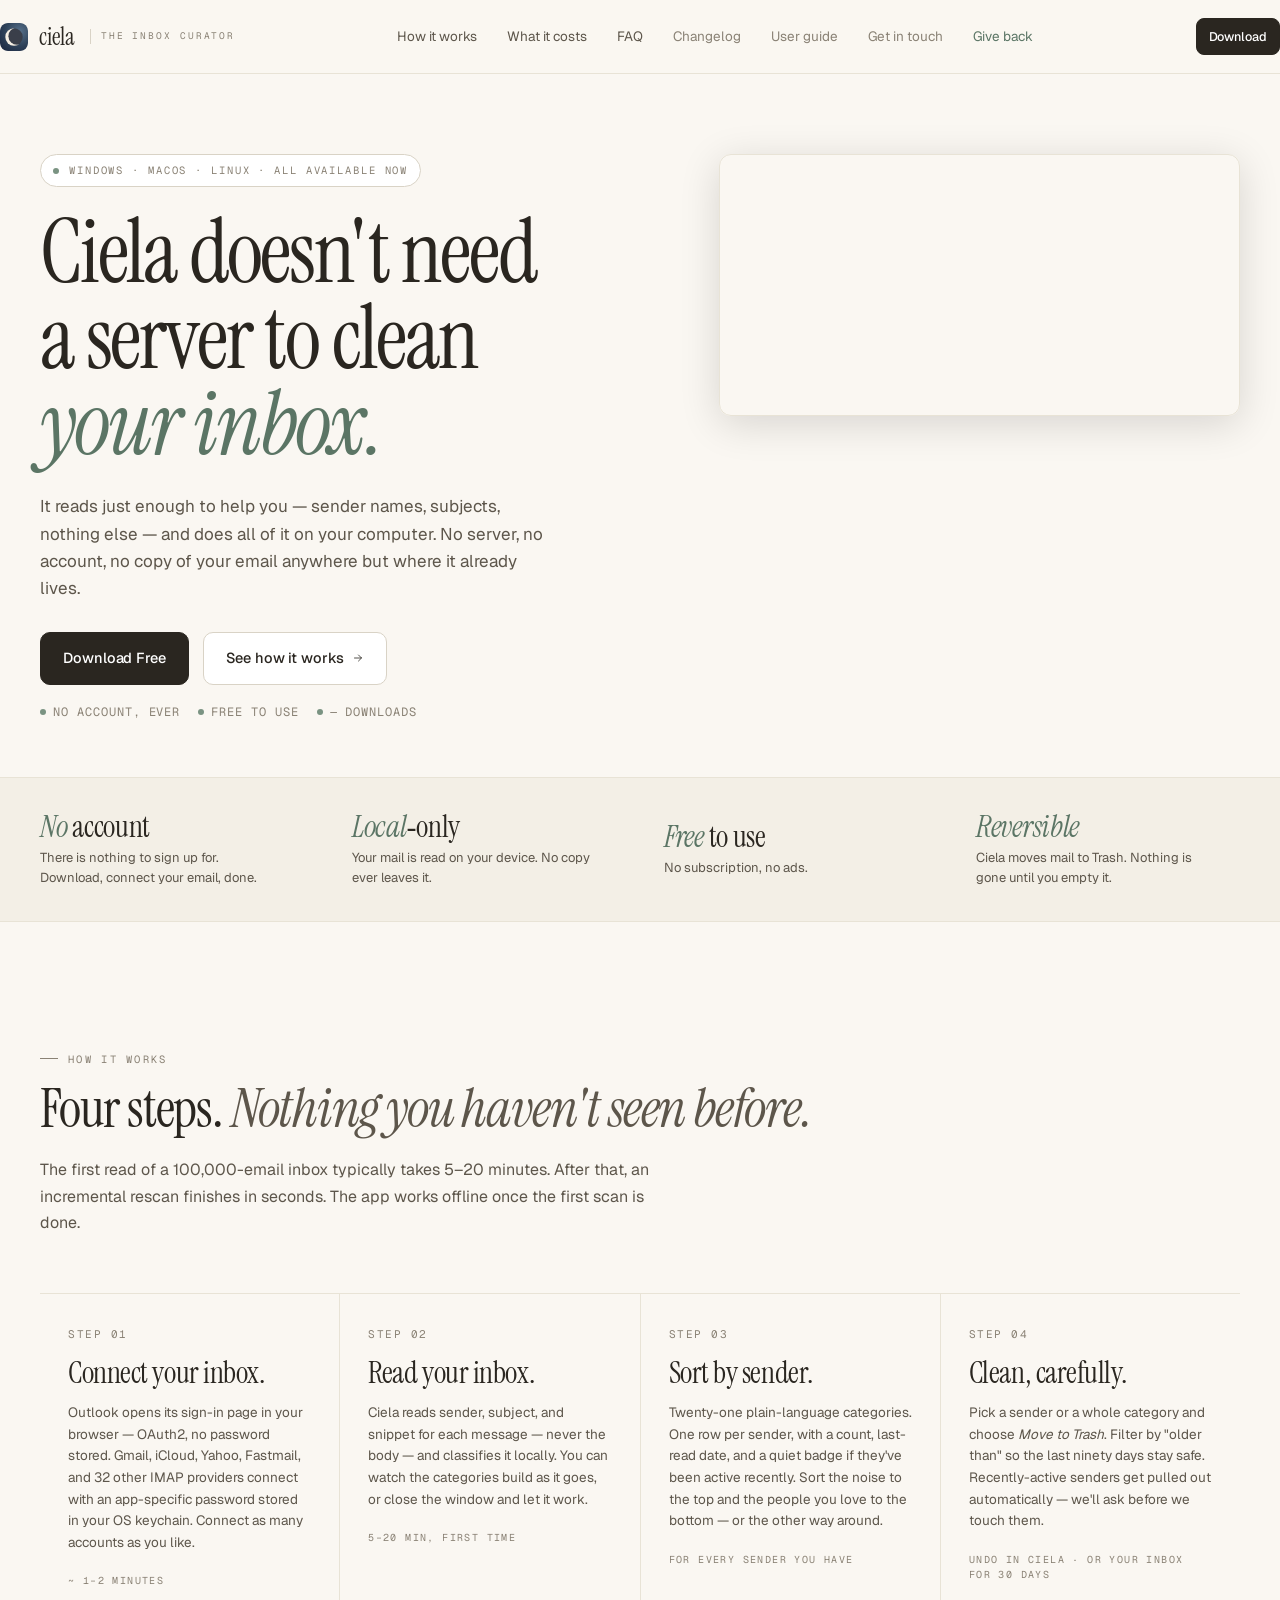
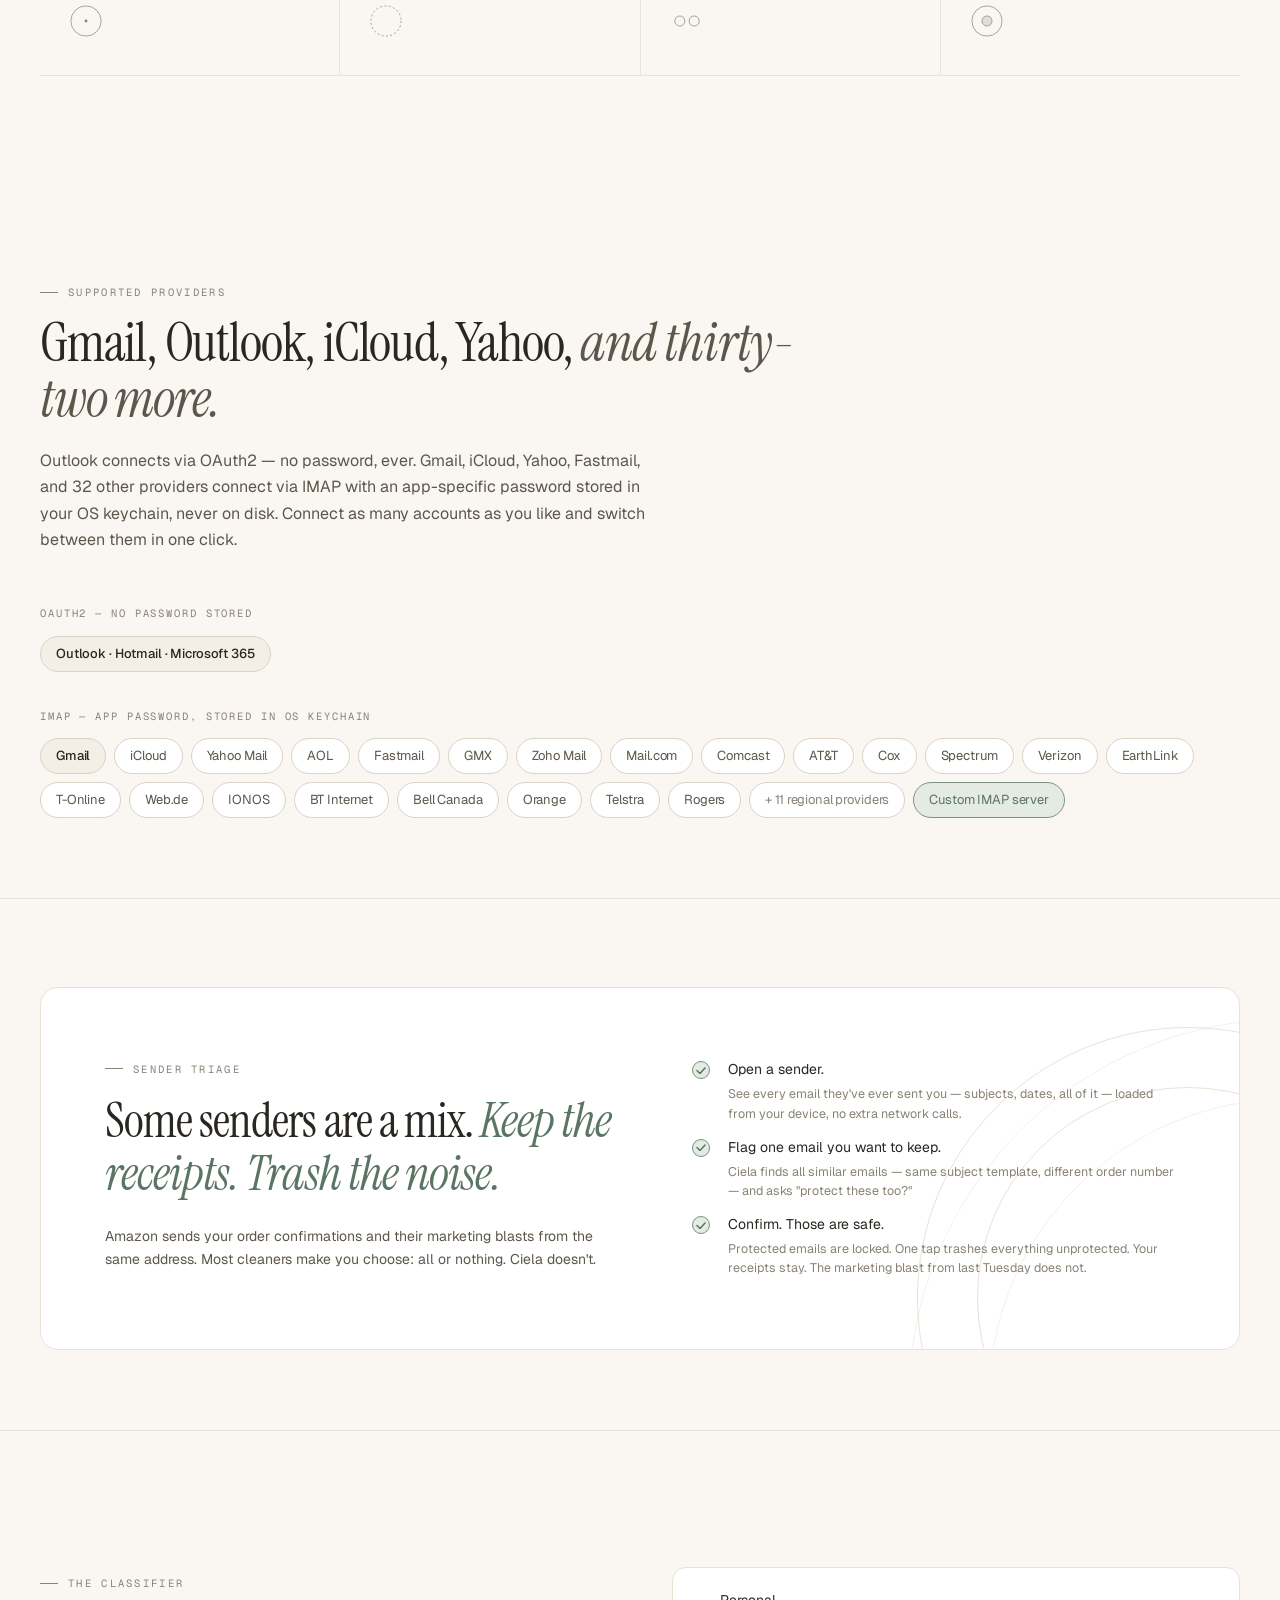
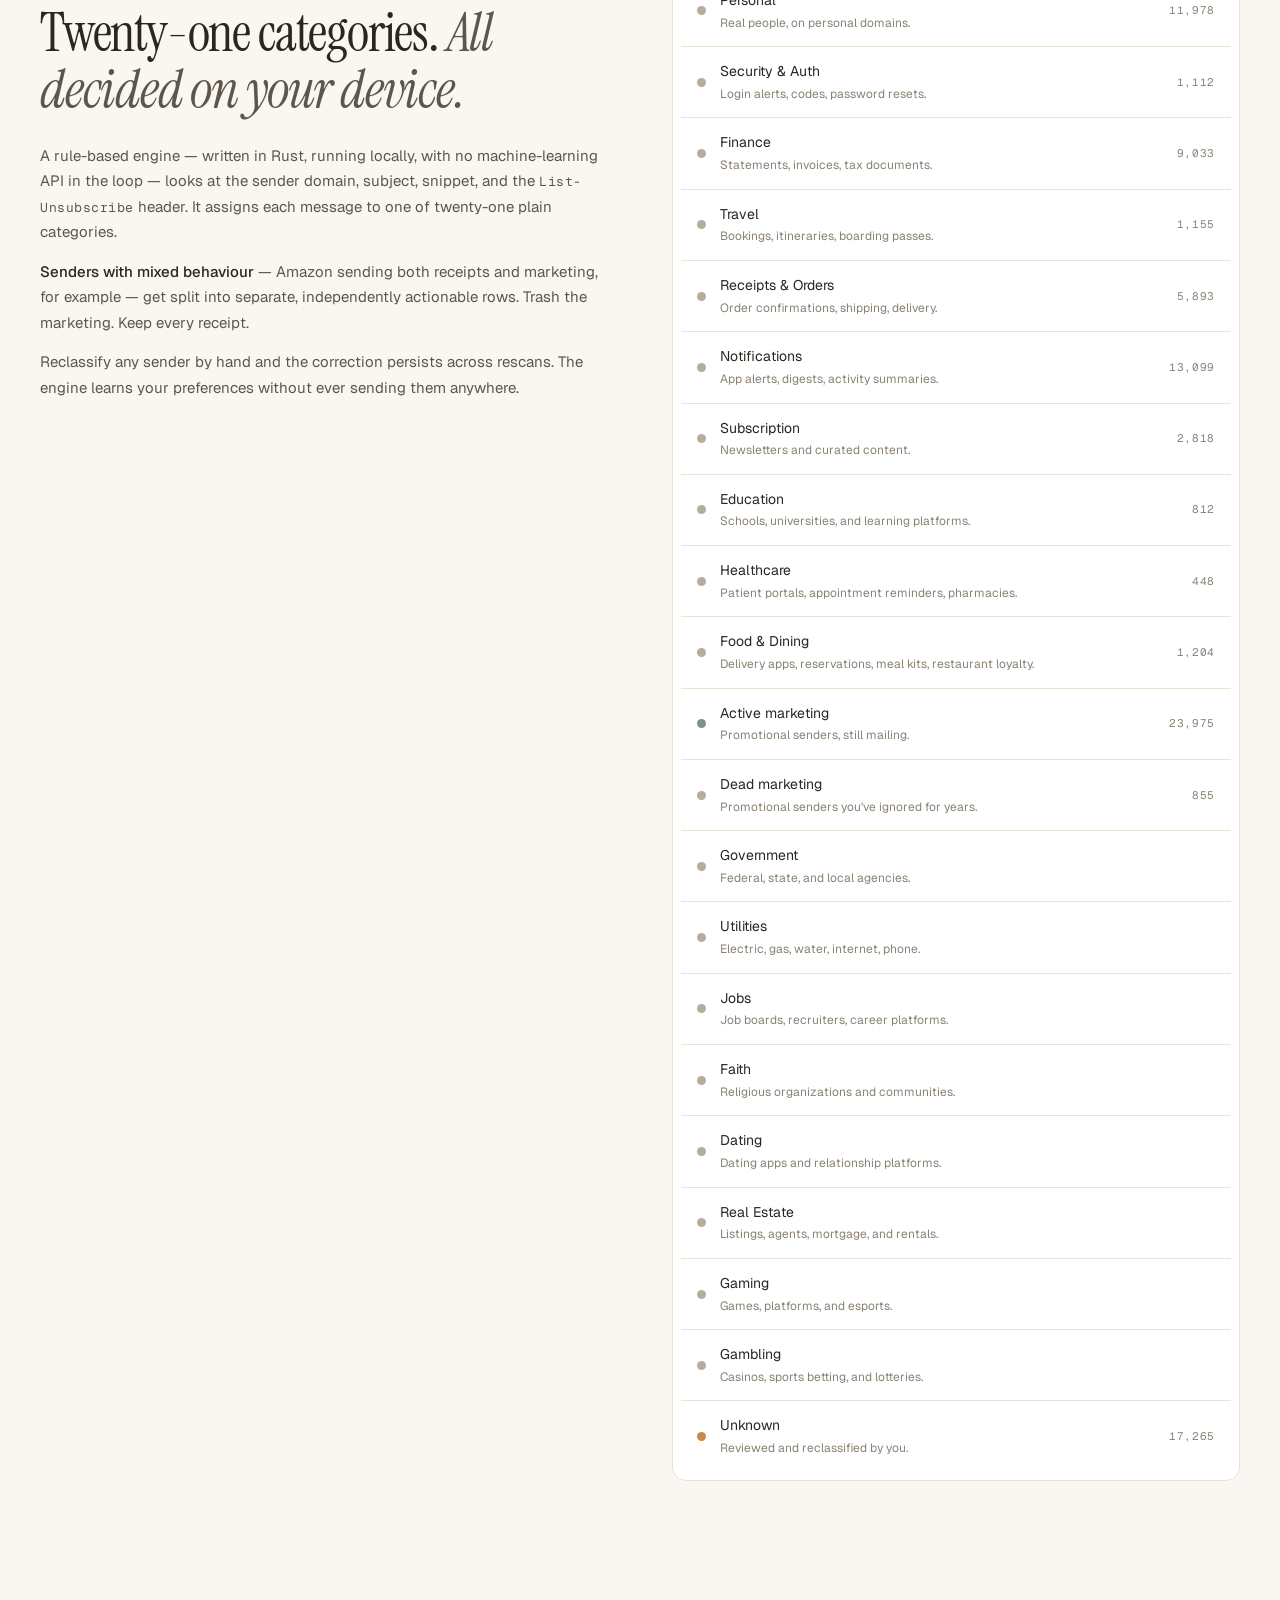
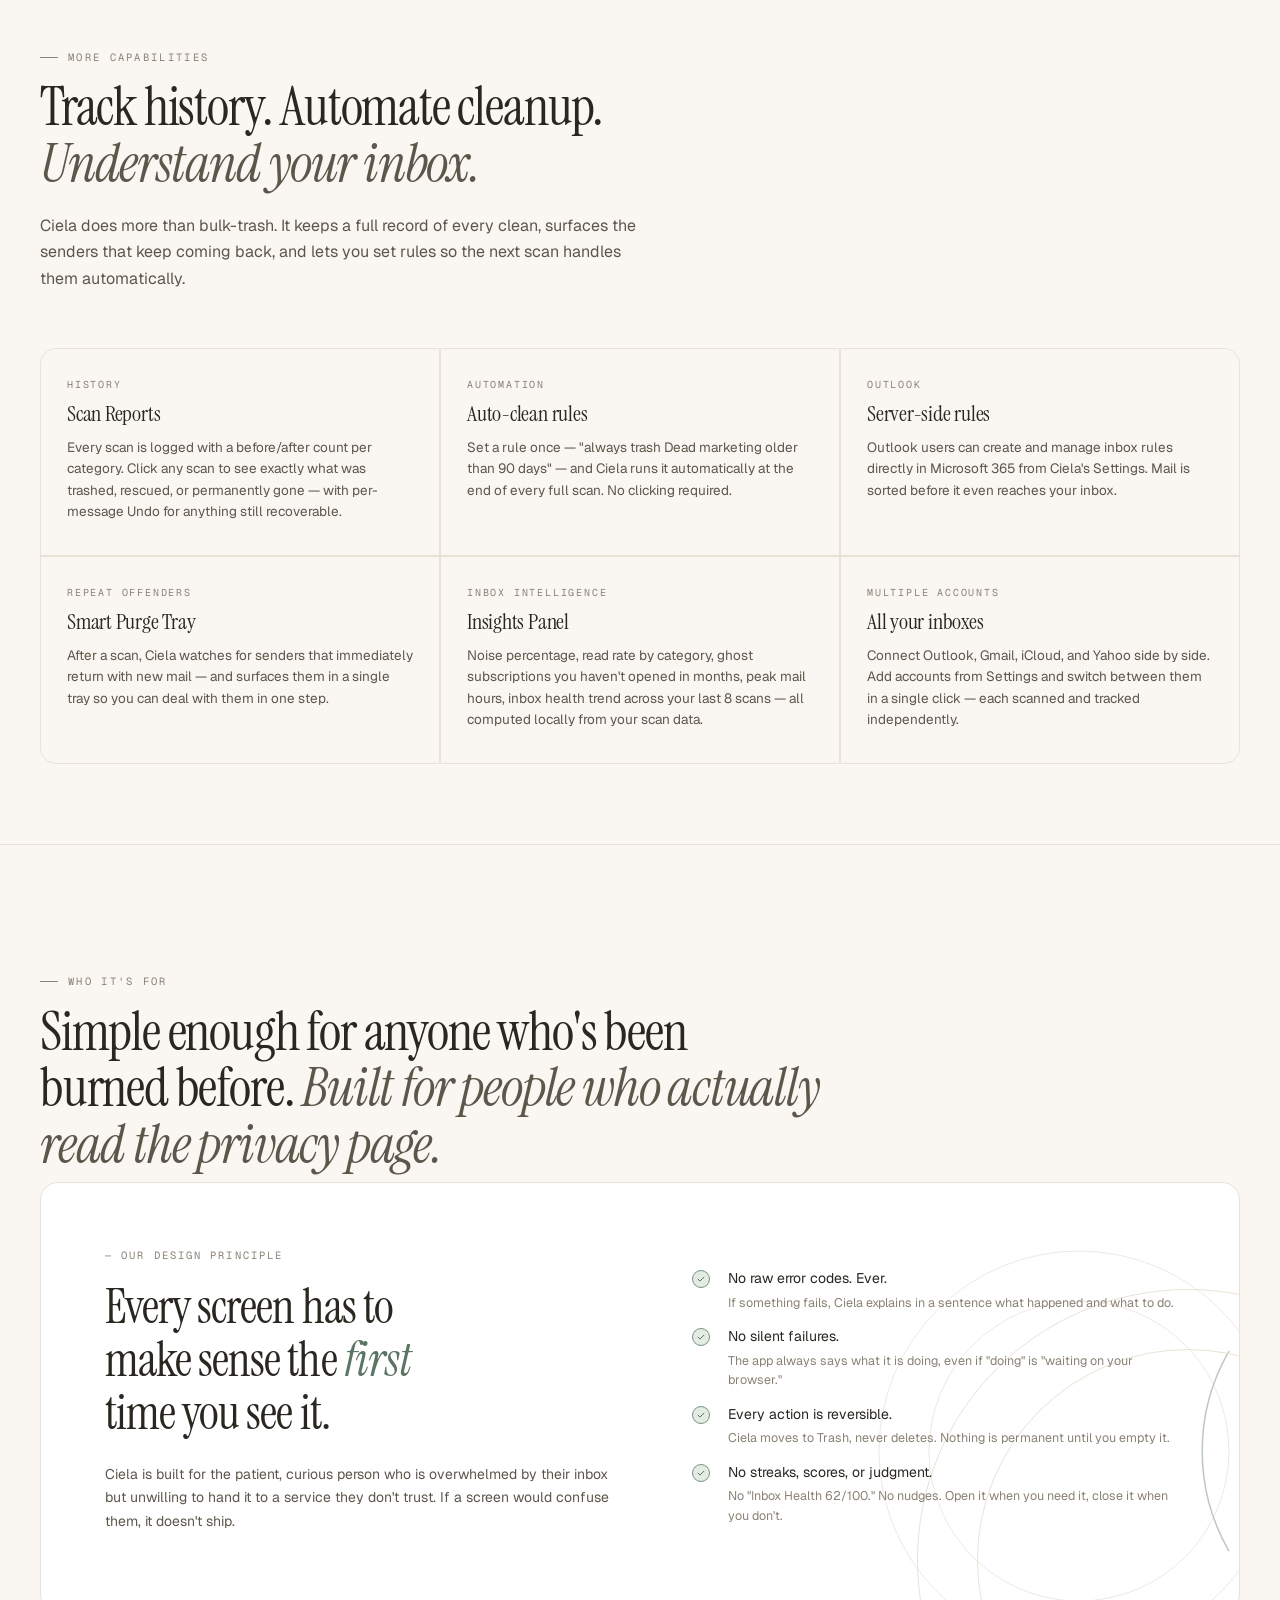
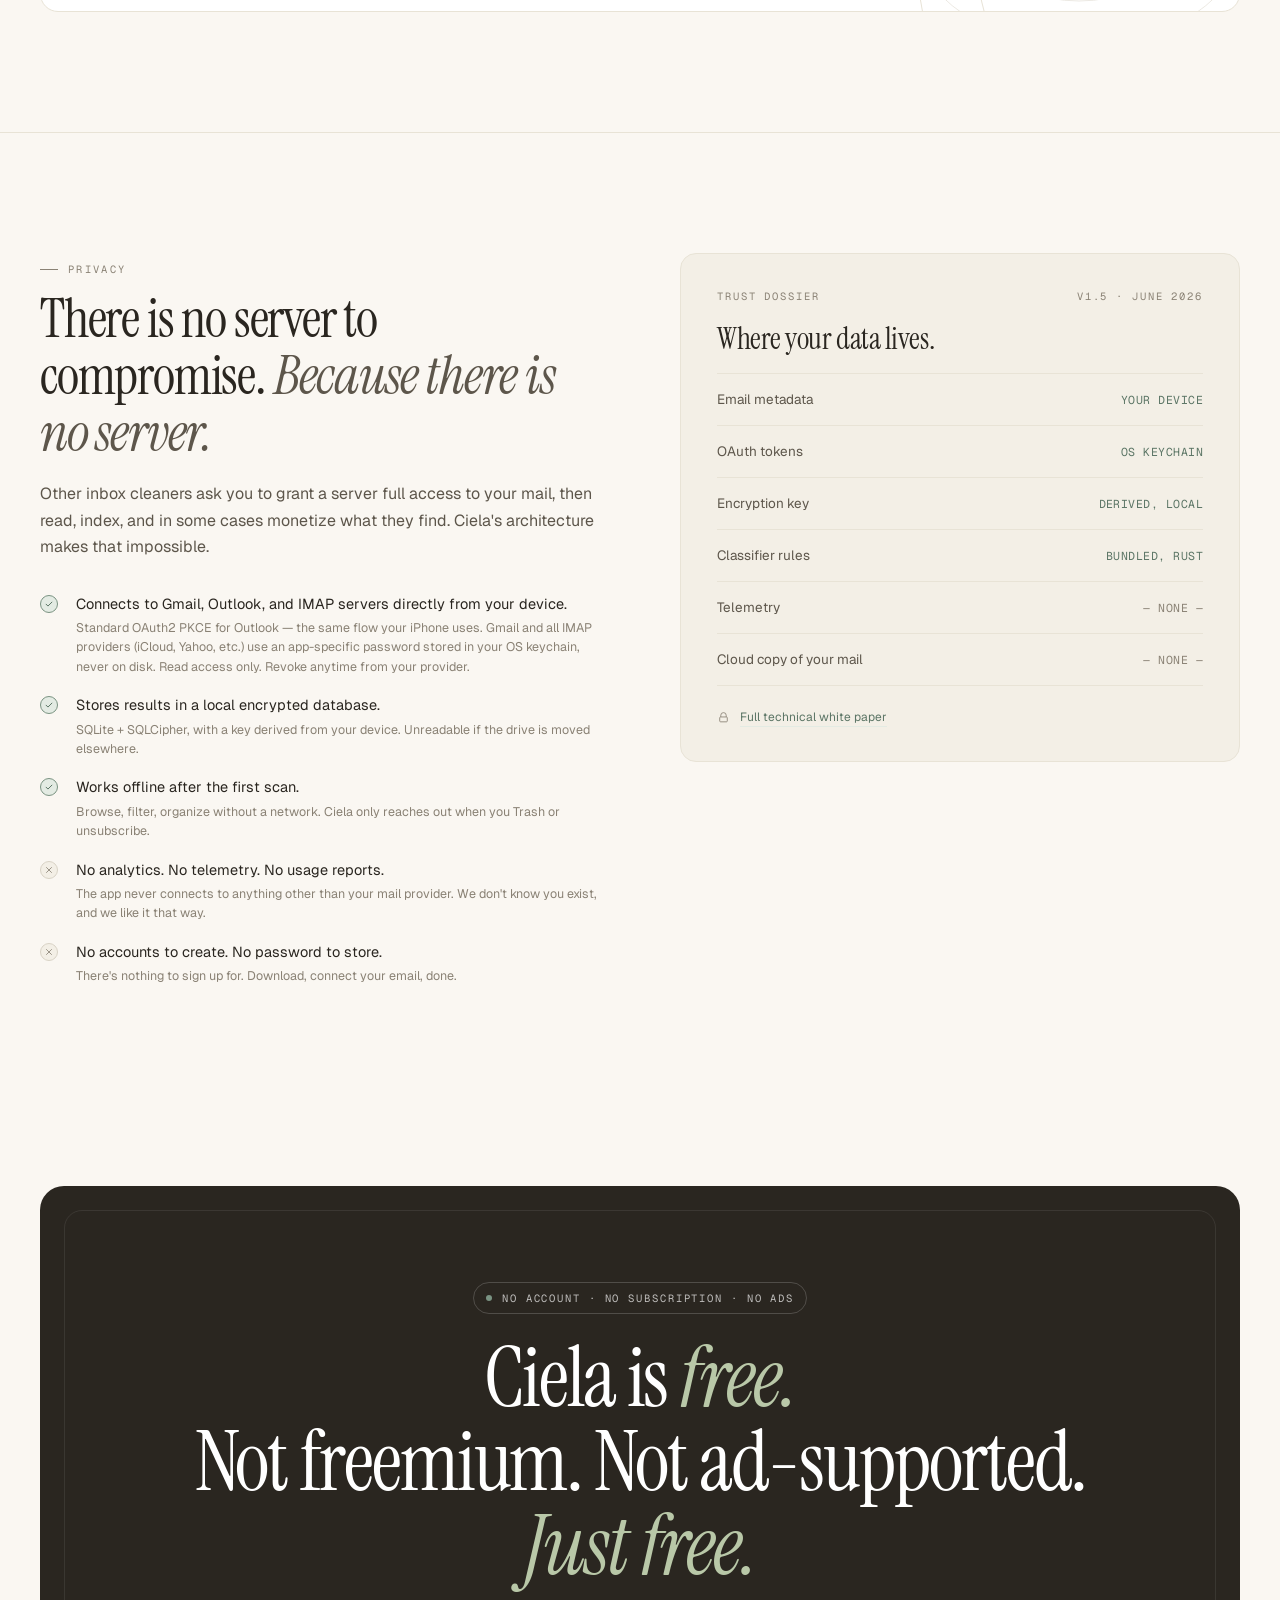
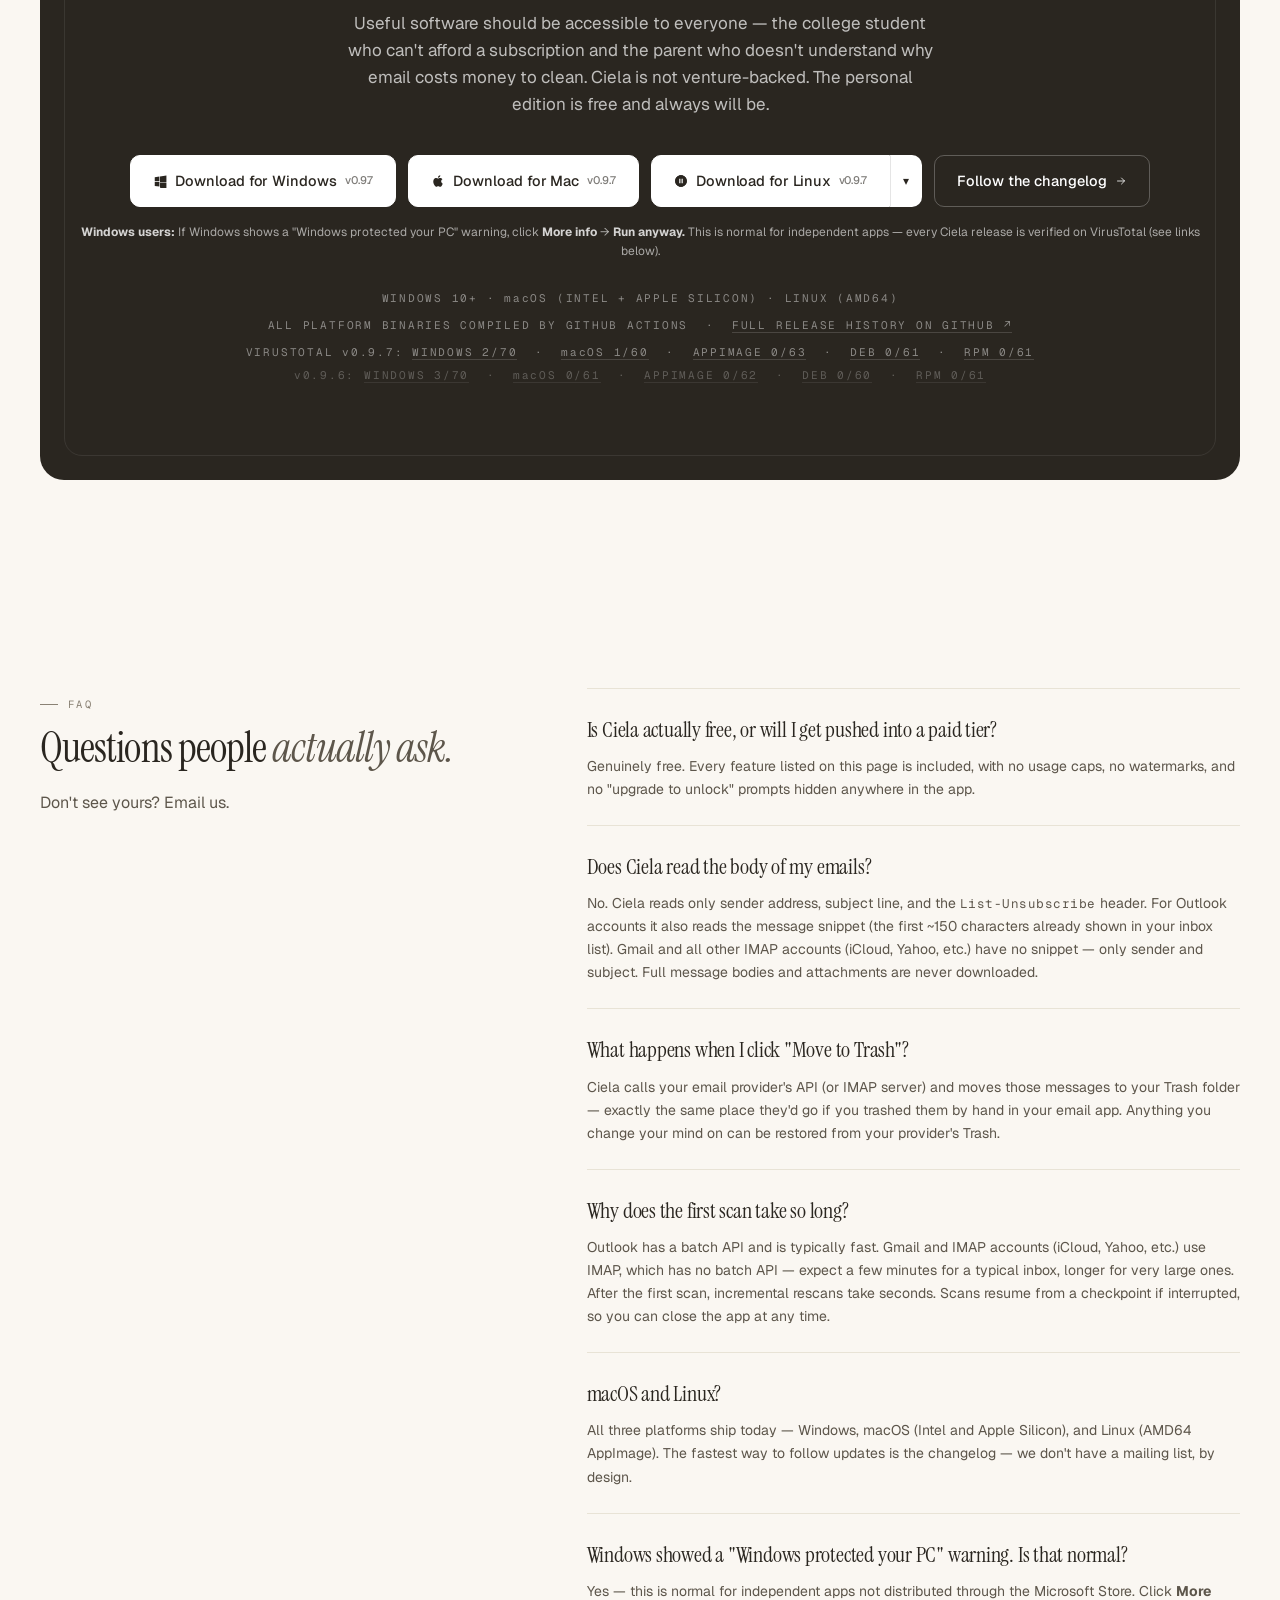
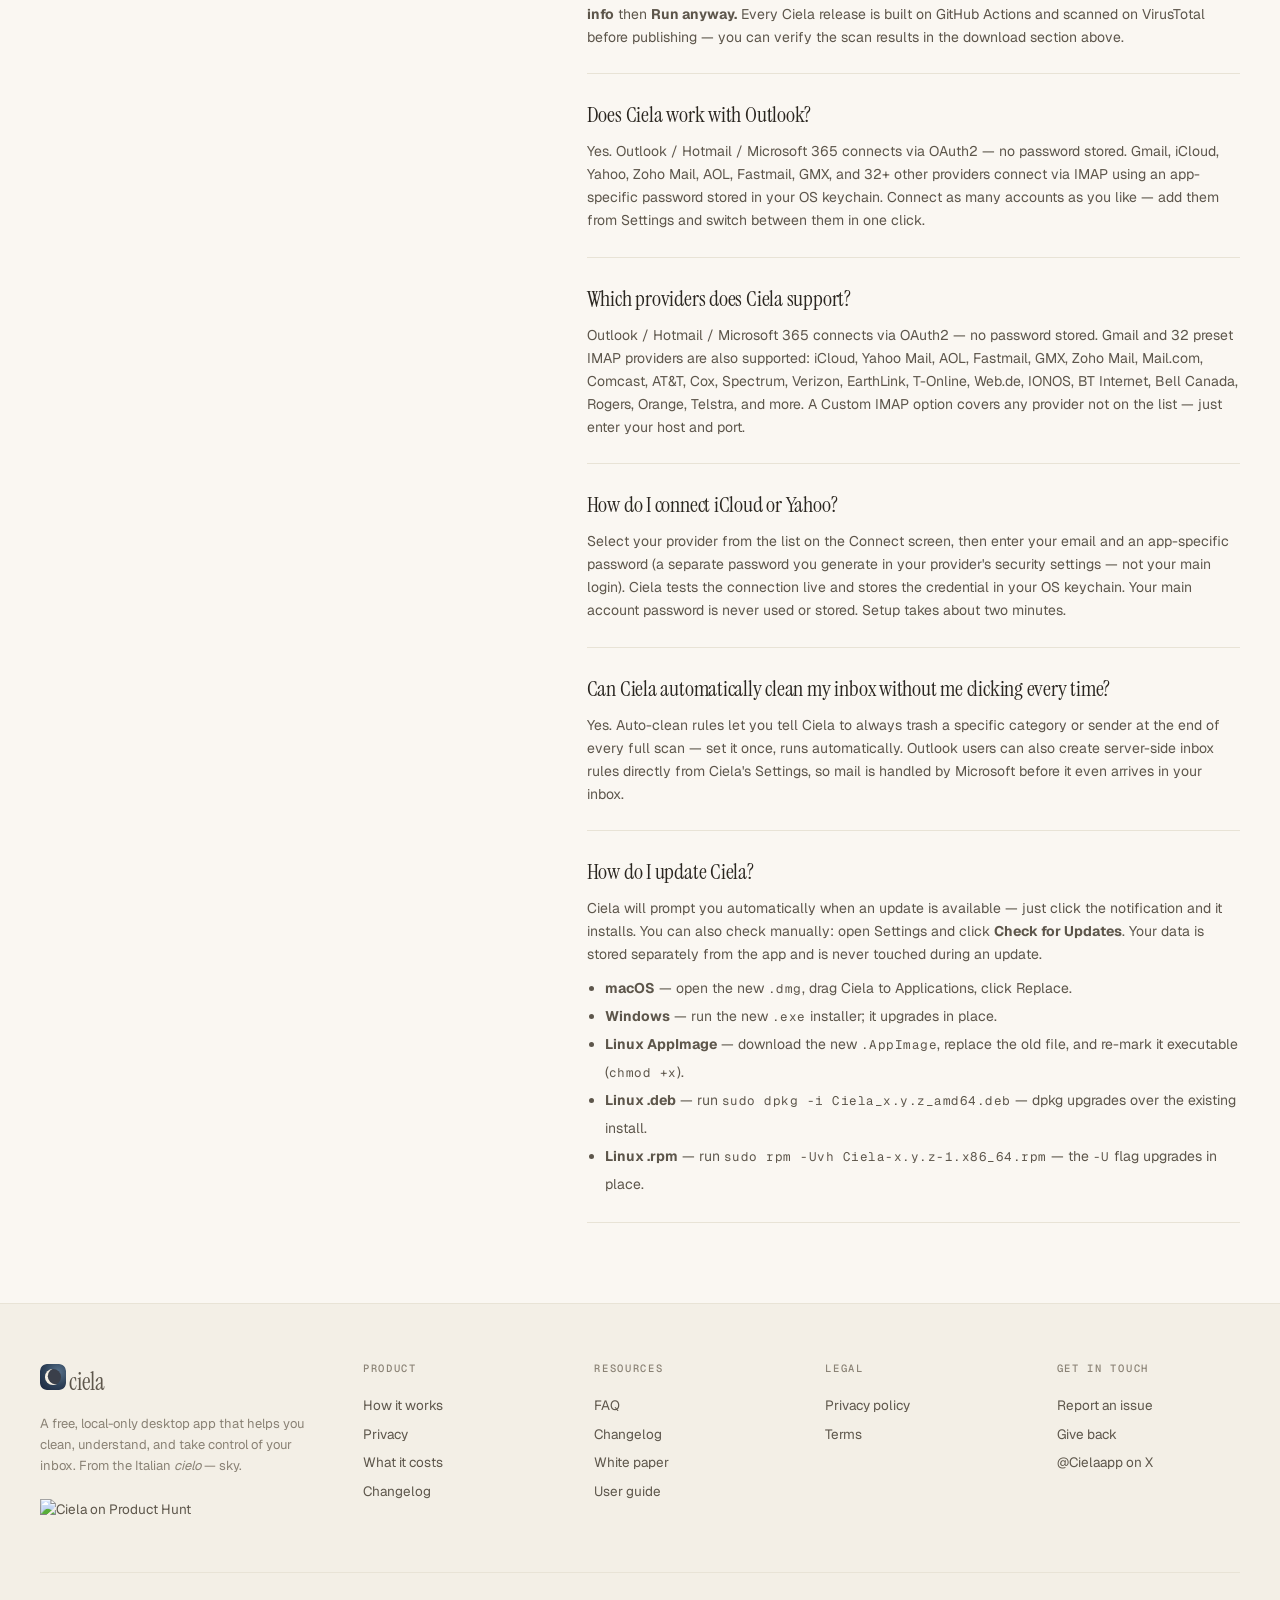
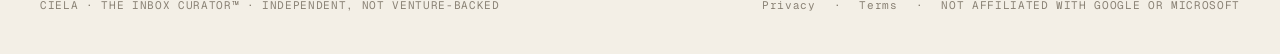
==== index.html @ bed65e1d "feat(website): launch give.html — charity search via Every.org, nav + footer on all pages Co-Authore" ====
﻿<!doctype html>
<html lang="en">
<head>
<meta charset="utf-8" />
<link rel="icon" type="image/png" href="favicon.png" />
<meta name="viewport" content="width=device-width,initial-scale=1" />
<title>Ciela — Free Gmail, Outlook &amp; IMAP Inbox Cleaner for Windows, Mac &amp; Linux</title>
<meta name="description" content="Ciela is a free desktop app for Windows, macOS, and Linux that cleans Gmail, Outlook, iCloud, Yahoo, Fastmail, Zoho Mail, and 32+ IMAP inboxes. Groups emails by sender across 21 categories and bulk-cleans years of inbox clutter in minutes. No cloud. No accounts." />
<meta name="keywords" content="free email cleaner, gmail inbox cleaner, outlook inbox cleaner, imap email cleaner, icloud mail cleaner, yahoo mail cleaner, fastmail cleaner, bulk delete emails, inbox zero, desktop email cleaner, local email cleaner, privacy email tool, email organizer, free inbox cleaner" />
<meta name="robots" content="index, follow" />
<link rel="canonical" href="https://ciela.app/" />
<meta name="theme-color" content="#faf7f2" />

<!-- Open Graph -->
<meta property="og:type" content="website" />
<meta property="og:url" content="https://ciela.app/" />
<meta property="og:title" content="Ciela — Free Gmail, Outlook &amp; IMAP Inbox Cleaner for Windows, Mac &amp; Linux" />
<meta property="og:description" content="Free desktop inbox cleaner for Gmail, Outlook, iCloud, Yahoo, Fastmail, and 32+ IMAP providers. Classifies senders into 21 categories. Bulk-clean years of inbox clutter in minutes. Local-only — no cloud, no accounts." />
<meta property="og:site_name" content="Ciela" />
<meta property="og:locale" content="en_US" />
<meta property="og:image" content="https://ciela.app/favicon.png" />

<!-- Twitter Card -->
<meta name="twitter:card" content="summary" />
<meta name="twitter:title" content="Ciela — Free Gmail, Outlook &amp; IMAP Inbox Cleaner for Windows, Mac &amp; Linux" />
<meta name="twitter:description" content="Free desktop app for Windows, Mac, and Linux that cleans Gmail, Outlook, iCloud, Yahoo, and 32+ IMAP inboxes. Everything runs on your device — no cloud, no accounts, no data sharing." />
<meta name="twitter:site" content="@Cielaapp" />

<!-- Structured data -->
<script type="application/ld+json">
{
  "@context": "https://schema.org",
  "@graph": [
    {
      "@type": "SoftwareApplication",
      "name": "Ciela",
      "alternateName": "Ciela: The Inbox Curator",
      "author": {
        "@type": "Organization",
        "name": "Aetheric Labs LLC",
        "url": "https://ciela.app"
      },
      "description": "Free, local-only inbox cleaner for Gmail, Outlook, iCloud, Yahoo, Fastmail, Zoho, AOL, GMX, and 32+ IMAP providers on Windows, macOS, and Linux. Classifies emails by sender across twenty-one categories and lets you bulk-clean years of inbox clutter in minutes. No cloud, no accounts, no telemetry.",
      "applicationCategory": "UtilitiesApplication",
      "operatingSystem": "Windows 10, Windows 11, macOS (Apple Silicon), Linux (AMD64)",
      "softwareVersion": "0.9.7",
      "offers": {
        "@type": "Offer",
        "price": "0",
        "priceCurrency": "USD",
        "availability": "https://schema.org/InStock"
      },
      "url": "https://ciela.app",
      "downloadUrl": "https://ciela.app/#download",
      "featureList": [
        "Outlook / Hotmail / Microsoft 365 OAuth2 — no password stored",
        "Gmail via IMAP — app password stored in OS keychain, never written to disk",
        "IMAP support — iCloud, Yahoo, Fastmail, Zoho Mail, AOL, GMX, Mail.com, Comcast, AT&T, Cox, T-Online, BT, Orange, Telstra, Gmail, and 32 preset providers plus any custom IMAP server",
        "App password stored in OS keychain — IMAP credentials never written to disk",
        "Multiple accounts — connect as many accounts as you like",
        "Local-only processing — email never leaves your PC",
        "Twenty-one-category email classifier",
        "Bulk trash with date-scope picker",
        "Unsubscribe tracking",
        "Inbox at a Glance — total emails, senders, years of history, noise percentage",
        "Signal vs. Noise — share of inbox that is promotional or automated",
        "Read Rate by Category — per-category engagement showing which email you actually open",
        "Senders Never Opened — count and browse link",
        "Peak Mail Hours — 24-hour histogram of when you receive the most email",
        "Your Oldest Email — year and category of your earliest message",
        "Inbox history chart — email volume by year",
        "Ghost subscriptions — newsletters not opened in months",
        "Scan History — every scan logged with category deltas and cleanup verification",
        "Scan Reports — per-scan detail showing recoverable, rescued, and gone emails with Undo",
        "Smart Purge Tray — catches repeat-offender senders the moment they return after a scan",
        "Inbox Health trend — noise % chart across last 8 scans with sender delta indicator",
        "Auto-clean rules — set once, runs automatically at end of every full scan",
        "Sender detail view — stats, open rate, engagement chart, subject history",
        "Similarity suggestions — reclassify related senders in one step",
        "Offline after first scan"
      ]
    },
    {
      "@type": "Organization",
      "@id": "https://ciela.app/#organization",
      "name": "Aetheric Labs LLC",
      "legalName": "Aetheric Labs LLC",
      "url": "https://ciela.app"
    },
    {
      "@type": "FAQPage",
      "mainEntity": [
        {
          "@type": "Question",
          "name": "Is Ciela actually free, or will I get pushed into a paid tier?",
          "acceptedAnswer": {
            "@type": "Answer",
            "text": "Genuinely free. Every feature listed on this page is included, with no usage caps, no watermarks, and no upgrade prompts hidden anywhere in the app."
          }
        },
        {
          "@type": "Question",
          "name": "Does Ciela read the body of my emails?",
          "acceptedAnswer": {
            "@type": "Answer",
            "text": "No. Ciela reads only sender address, subject line, and the List-Unsubscribe header. For Outlook accounts it also reads the message snippet (the first ~150 characters already shown in your inbox list). Gmail and all other IMAP accounts (iCloud, Yahoo, etc.) have no snippet — only sender and subject are read. Full message bodies and attachments are never downloaded."
          }
        },
        {
          "@type": "Question",
          "name": "What happens when I click Move to Trash?",
          "acceptedAnswer": {
            "@type": "Answer",
            "text": "Ciela calls your email provider's API (or IMAP server) and moves those messages to your Trash folder — exactly the same place they'd go if you trashed them by hand in your email app. Anything you change your mind on can be restored from your provider's Trash."
          }
        },
        {
          "@type": "Question",
          "name": "Why does the first scan take so long?",
          "acceptedAnswer": {
            "@type": "Answer",
            "text": "Gmail's API limits how fast a single app can read from a single mailbox. Ciela batches requests to stay safely under the ceiling — typically 5–20 minutes for a 100,000-email inbox. After that, incremental scans take seconds. Scans resume from a checkpoint if interrupted, so you can close the app at any time."
          }
        },
        {
          "@type": "Question",
          "name": "Is Ciela available on macOS or Linux?",
          "acceptedAnswer": {
            "@type": "Answer",
            "text": "Windows, macOS (Intel and Apple Silicon), and Linux (AMD64 — AppImage, .deb, .rpm) all ship today. Download links for all three are on the home page."
          }
        },
        {
          "@type": "Question",
          "name": "Windows showed a \"Windows protected your PC\" warning. Is that normal?",
          "acceptedAnswer": {
            "@type": "Answer",
            "text": "Yes — this is normal for independent apps not distributed through the Microsoft Store. Click \"More info\" then \"Run anyway.\" Every Ciela release is built on GitHub Actions and scanned on VirusTotal before publishing."
          }
        },
        {
          "@type": "Question",
          "name": "Does Ciela work with Outlook?",
          "acceptedAnswer": {
            "@type": "Answer",
            "text": "Yes. Outlook / Hotmail / Microsoft 365 connects via OAuth2 — no password stored. Gmail, iCloud, Yahoo, Zoho Mail, AOL, Fastmail, GMX, and 32+ other providers connect via IMAP using an app-specific password stored in your OS keychain. Connect as many accounts as you like — add them from Settings and switch between them in one click."
          }
        },
        {
          "@type": "Question",
          "name": "Which email providers does Ciela support?",
          "acceptedAnswer": {
            "@type": "Answer",
            "text": "Outlook / Hotmail / Microsoft 365 connects via OAuth2 — no password ever stored. Gmail and 32 preset IMAP providers are also supported: iCloud, Yahoo Mail, AOL, Fastmail, GMX, Zoho Mail, Mail.com, Comcast, AT&T, Cox, Spectrum, Verizon, EarthLink, T-Online, Web.de, IONOS, BT, Bell Canada, Rogers, Orange, Telstra, and more. A Custom IMAP option lets you connect any provider not on the list by entering your own host and port."
          }
        },
        {
          "@type": "Question",
          "name": "How do I connect iCloud, Yahoo, or another IMAP account?",
          "acceptedAnswer": {
            "@type": "Answer",
            "text": "Select your provider from the list on the Connect screen, enter your email address and an app-specific password (a separate password generated in your provider's security settings — not your main login). Ciela tests the connection live and stores the app password in your OS keychain. Setup takes about two minutes. Your main account password is never used or stored."
          }
        },
        {
          "@type": "Question",
          "name": "Can Ciela automatically clean my inbox without me clicking every time?",
          "acceptedAnswer": {
            "@type": "Answer",
            "text": "Yes. Auto-clean rules let you tell Ciela to always trash a specific category or sender at the end of every full scan — set it once, runs forever. Outlook users can also create server-side inbox rules directly from Ciela's Settings, so mail is handled before it even reaches your inbox."
          }
        }
      ]
    }
  ]
}
</script>

<link rel="preconnect" href="https://fonts.googleapis.com">
<link rel="preconnect" href="https://fonts.gstatic.com" crossorigin>
<link href="https://fonts.googleapis.com/css2?family=Instrument+Serif:ital@0;1&family=Geist:wght@300;400;500;600&family=Geist+Mono:wght@400;500&display=swap" rel="stylesheet">
<style>
  :root{
    --paper:#faf7f2; --paper-2:#f3efe6; --paper-3:#efece6;
    --ink:#2a2620; --ink-2:#5d564b; --ink-3:#8a8275; --ink-4:#b6ad9c;
    --rule:#d9d3c6; --rule-soft:#e8e3d6;
    --sage:#7a9382; --sage-soft:#e3ebe3; --sage-deep:#5b7565;
    --warn:#c98a4b; --warn-soft:#f3e6d3;
  }
  *{box-sizing:border-box;}
  html,body{margin:0;padding:0;}
  body{
    background:var(--paper);
    color:var(--ink);
    font-family:"Geist",ui-sans-serif,system-ui,sans-serif;
    font-size:15px;
    line-height:1.55;
    -webkit-font-smoothing:antialiased;
    text-rendering:optimizeLegibility;
  }
  .display{font-family:"Instrument Serif",serif;font-weight:400;letter-spacing:-0.02em;}
  .mono{font-family:"Geist Mono",monospace;letter-spacing:.04em;}
  .muted{color:var(--ink-3);}
  .ink-2{color:var(--ink-2);}
  .it{font-style:italic;}
  a{color:inherit;text-decoration:none;}
  hr.rule{border:0;height:1px;background:var(--rule-soft);margin:0;}

  /* ── shell ───────────────────────────── */
  .container{max-width:1240px;margin:0 auto;padding:0 40px;}
  .wide{max-width:1320px;margin:0 auto;padding:0 40px;}

  /* ── nav ─────────────────────────────── */
  .nav{
    position:sticky;top:0;z-index:30;
    background:rgba(250,247,242,.86);
    backdrop-filter:saturate(140%) blur(8px);
    -webkit-backdrop-filter:saturate(140%) blur(8px);
    border-bottom:1px solid var(--rule-soft);
  }
  .nav-inner{display:flex;align-items:center;justify-content:space-between;padding:18px 0;}
  .brand{display:flex;align-items:center;gap:11px;color:var(--ink);}
  .brand .word{font-family:"Instrument Serif",serif;font-size:24px;letter-spacing:-0.01em;line-height:1;}
  .brand .sub{font-family:"Geist Mono",monospace;font-size:9.5px;color:var(--ink-3);letter-spacing:.2em;text-transform:uppercase;margin-left:4px;border-left:1px solid var(--rule);padding-left:10px;}
  .nav-links{display:flex;gap:30px;align-items:center;color:var(--ink-2);font-size:13.5px;}
  .nav-links a:hover{color:var(--ink);}
  .nav-right{display:flex;gap:14px;align-items:center;}
  .btn{
    display:inline-flex;align-items:center;gap:8px;
    padding:10px 16px;border-radius:8px;
    border:1px solid var(--rule);background:#fff;color:var(--ink);
    font:inherit;font-size:13.5px;font-weight:500;letter-spacing:-0.005em;
    cursor:pointer;transition:transform .12s ease, border-color .12s ease, background .12s ease;
  }
  .btn:hover{border-color:var(--ink-3);}
  .btn.sage{background:var(--sage);color:#fff;border-color:var(--sage);}
  .btn.sage:hover{background:var(--sage-deep);border-color:var(--sage-deep);}
  .btn.dark{background:var(--ink);color:#fff;border-color:var(--ink);}
  .btn.dark:hover{background:#1d1a15;}
  .btn.ghost{background:transparent;}
  .btn.small{padding:8px 12px;font-size:12.5px;}
  .btn.big{padding:14px 22px;font-size:14.5px;border-radius:10px;}
  .btn svg{flex:0 0 auto;}

  /* ── hero ────────────────────────────── */
  .hero{padding:80px 0 56px;position:relative;overflow:hidden;}
  .hero-inner{display:grid;grid-template-columns:1.18fr 1fr;gap:64px;align-items:start;}
  .eyebrow{
    display:inline-flex;align-items:center;gap:10px;
    font-family:"Geist Mono",monospace;font-size:10.5px;letter-spacing:.18em;
    color:var(--ink-3);text-transform:uppercase;
    padding:7px 12px;border:1px solid var(--rule);border-radius:99px;background:#fff;
  }
  .eyebrow .dot{width:6px;height:6px;border-radius:99px;background:var(--sage);}
  h1.headline{
    font-family:"Instrument Serif",serif;font-weight:400;
    font-size:88px;line-height:.98;letter-spacing:-0.025em;
    margin:22px 0 0;
    color:var(--ink);
  }
  .headline .em{font-style:italic;color:var(--ink-2);}
  .headline .sage{color:var(--sage-deep);font-style:italic;}
  .lede{
    color:var(--ink-2);font-size:17px;line-height:1.6;margin-top:26px;max-width:520px;
  }
  .cta-row{display:flex;align-items:center;gap:14px;margin-top:30px;flex-wrap:wrap;}
  .cta-note{
    display:flex;align-items:center;gap:18px;margin-top:18px;color:var(--ink-3);font-size:12px;
    font-family:"Geist Mono",monospace;letter-spacing:.08em;
  }
  .cta-note span{display:inline-flex;align-items:center;gap:7px;}
  .cta-note .tick{width:6px;height:6px;border-radius:99px;background:var(--sage);}

  /* hero demo video */
  .demo-wrap{
    border-radius:12px;
    overflow:hidden;
    box-shadow:0 8px 40px rgba(0,0,0,.14);
    border:1px solid var(--rule-soft);
  }
  .demo-wrap video{width:100%;display:block;}

  /* peek panel — a miniature, breathing fragment of the app */
  .peek{
    position:relative;
    background:#fff;
    border:1px solid var(--rule-soft);
    border-radius:14px;
    box-shadow:0 30px 60px -30px rgba(40,30,20,.22), 0 2px 0 rgba(40,30,20,.02);
    overflow:hidden;
  }
  .peek::before{
    content:'ciela — your inbox';
    position:absolute;top:0;left:0;right:0;height:32px;
    background:var(--paper-2);border-bottom:1px solid var(--rule-soft);
    display:flex;align-items:center;justify-content:center;
    font-size:11px;color:var(--ink-3);
    font-family:"Geist Mono",monospace;letter-spacing:.08em;
    z-index:2;
  }
  .peek::after{
    content:'';position:absolute;top:11px;left:14px;width:54px;height:11px;z-index:3;
    background-image:
      radial-gradient(circle 5px at 5.5px 5.5px,#ff6058 100%,transparent 0),
      radial-gradient(circle 5px at 25.5px 5.5px,#ffbd2e 100%,transparent 0),
      radial-gradient(circle 5px at 45.5px 5.5px,#28c840 100%,transparent 0);
  }
  .peek-body{padding:54px 28px 28px;}
  .peek-header{display:flex;align-items:baseline;justify-content:space-between;}
  .peek-header .label{font-family:"Geist Mono",monospace;font-size:10px;letter-spacing:.18em;color:var(--ink-3);}
  .peek-header .title{font-family:"Instrument Serif",serif;font-size:30px;letter-spacing:-0.015em;line-height:1;margin-top:4px;}
  .peek-meta{color:var(--ink-3);font-size:11.5px;margin-top:6px;font-family:"Geist Mono",monospace;letter-spacing:.04em;}
  .peek-stats{display:grid;grid-template-columns:1fr 1fr 1fr;gap:10px;margin:20px 0 22px;}
  .stat{
    background:var(--paper);border:1px solid var(--rule-soft);
    border-radius:10px;padding:11px 13px;
  }
  .stat .k{font-family:"Geist Mono",monospace;font-size:9.5px;letter-spacing:.16em;color:var(--ink-3);text-transform:uppercase;}
  .stat .v{font-family:"Instrument Serif",serif;font-size:22px;letter-spacing:-0.01em;line-height:1.1;margin-top:4px;}
  .stat .h{font-size:11px;color:var(--ink-3);margin-top:1px;}

  .bars{display:flex;flex-direction:column;gap:9px;}
  .bar-row{display:grid;grid-template-columns:124px 1fr 56px;align-items:center;gap:12px;}
  .bar-row .name{font-size:12.5px;color:var(--ink-2);}
  .bar-row .name.active{color:var(--ink);font-weight:500;}
  .bar{height:6px;background:var(--rule-soft);border-radius:99px;overflow:hidden;position:relative;}
  .bar > i{display:block;height:100%;background:var(--sage);border-radius:99px;}
  .bar.dim > i{background:var(--ink-4);}
  .bar-row .count{font-family:"Geist Mono",monospace;font-size:10.5px;color:var(--ink-3);text-align:right;}
  .pulse{position:absolute;top:0;bottom:0;width:2px;background:var(--sage-deep);animation:p3 1.4s ease-in-out infinite;}
  @keyframes p3{0%,100%{opacity:.35}50%{opacity:1}}

  .peek-foot{
    margin-top:22px;padding-top:16px;border-top:1px solid var(--rule-soft);
    display:flex;align-items:center;justify-content:space-between;
    font-family:"Geist Mono",monospace;font-size:10px;letter-spacing:.12em;color:var(--ink-3);
  }
  .peek-foot .left{display:flex;align-items:center;gap:8px;}

  /* ── promise strip ───────────────────── */
  .promise{
    background:var(--paper-2);border-top:1px solid var(--rule-soft);border-bottom:1px solid var(--rule-soft);
    padding:34px 0;
  }
  .promise-grid{display:grid;grid-template-columns:repeat(4,1fr);gap:48px;align-items:center;}
  .promise-item{display:flex;flex-direction:column;gap:6px;}
  .promise-item .k{font-family:"Instrument Serif",serif;font-size:30px;letter-spacing:-0.01em;line-height:1;}
  .promise-item .k .em{font-style:italic;color:var(--sage-deep);}
  .promise-item .h{color:var(--ink-2);font-size:13px;line-height:1.5;max-width:240px;}

  /* ── section ─────────────────────────── */
  section.bay{padding:120px 0;}
  section.bay.tight{padding:80px 0;}
  .section-eyebrow{
    font-family:"Geist Mono",monospace;font-size:10.5px;letter-spacing:.22em;color:var(--ink-3);
    text-transform:uppercase;display:inline-flex;align-items:center;gap:10px;
  }
  .section-eyebrow::before{content:'';width:18px;height:1px;background:var(--ink-3);display:inline-block;}
  h2.section-title{
    font-family:"Instrument Serif",serif;font-weight:400;
    font-size:54px;line-height:1.05;letter-spacing:-0.022em;margin:14px 0 0;max-width:780px;
  }
  h2.section-title .em{font-style:italic;color:var(--ink-2);}
  .section-lede{color:var(--ink-2);font-size:16px;line-height:1.65;margin-top:20px;max-width:620px;}

  /* ── how it works (4-step editorial) ── */
  .steps{display:grid;grid-template-columns:repeat(4,1fr);gap:1px;margin-top:56px;background:var(--rule-soft);border-top:1px solid var(--rule-soft);border-bottom:1px solid var(--rule-soft);}
  .step{background:var(--paper);padding:32px 28px 36px;display:flex;flex-direction:column;gap:14px;min-height:280px;}
  .step .num{font-family:"Geist Mono",monospace;font-size:11px;letter-spacing:.14em;color:var(--ink-3);}
  .step h3{font-family:"Instrument Serif",serif;font-size:30px;letter-spacing:-0.015em;font-weight:400;margin:0;line-height:1.05;}
  .step p{color:var(--ink-2);font-size:13.5px;line-height:1.6;margin:0;}
  .step .glyph{margin-top:auto;align-self:flex-start;color:var(--ink-3);}
  .step .micro{font-family:"Geist Mono",monospace;font-size:10px;letter-spacing:.14em;color:var(--ink-3);text-transform:uppercase;margin-top:6px;}

  /* ── categories grid ─────────────────── */
  .cats-wrap{display:grid;grid-template-columns:1fr 1fr;gap:64px;align-items:start;margin-top:56px;}
  .cats-text p{color:var(--ink-2);font-size:15px;line-height:1.7;margin:0 0 14px;}
  .cats-text p strong{color:var(--ink);font-weight:500;}
  .cats-list{
    background:#fff;border:1px solid var(--rule-soft);border-radius:14px;padding:8px;
  }
  .cat-row{
    display:grid;grid-template-columns:auto 1fr auto;
    padding:14px 16px;align-items:center;gap:14px;
    border-bottom:1px solid var(--rule-soft);
  }
  .cat-row:last-child{border-bottom:0;}
  .cat-row .dot{width:9px;height:9px;border-radius:99px;background:var(--ink-4);}
  .cat-row.sage .dot{background:var(--sage);}
  .cat-row.warn .dot{background:var(--warn);}
  .cat-row .name{font-size:14px;color:var(--ink);}
  .cat-row .desc{font-size:12px;color:var(--ink-3);margin-top:2px;}
  .cat-row .count{font-family:"Geist Mono",monospace;font-size:11px;color:var(--ink-3);letter-spacing:.06em;}

  /* ── Jewel principle ─────────────────── */
  .ruth{
    background:#fff;border:1px solid var(--rule-soft);border-radius:18px;
    padding:64px;margin-top:8px;
    display:grid;grid-template-columns:1.1fr 1fr;gap:56px;align-items:center;
    position:relative;overflow:hidden;
  }
  .ruth::before{
    content:'';position:absolute;right:-220px;bottom:-220px;width:540px;height:540px;
    border-radius:50%;border:1px solid var(--rule-soft);
  }
  .ruth::after{
    content:'';position:absolute;right:-160px;bottom:-160px;width:420px;height:420px;
    border-radius:50%;border:1px solid var(--rule-soft);
  }
  .ruth-arc{position:absolute;right:-50px;bottom:-50px;opacity:.5;}
  .ruth-content{position:relative;z-index:1;}
  .ruth blockquote{
    font-family:"Instrument Serif",serif;font-size:48px;line-height:1.1;letter-spacing:-0.02em;
    margin:18px 0 0;color:var(--ink);font-weight:400;
  }
  .ruth blockquote em{color:var(--sage-deep);}
  .ruth .attrib{margin-top:24px;font-size:14px;color:var(--ink-2);max-width:520px;line-height:1.65;}
  .ruth-tests{position:relative;z-index:1;display:flex;flex-direction:column;gap:14px;}
  .ruth-test{display:grid;grid-template-columns:22px 1fr;gap:14px;align-items:flex-start;}
  .ruth-test .chk{
    width:18px;height:18px;border-radius:99px;background:var(--sage-soft);
    border:1px solid var(--sage);display:flex;align-items:center;justify-content:center;margin-top:2px;
  }
  .ruth-test .t{font-size:14px;color:var(--ink);}
  .ruth-test .s{font-size:12.5px;color:var(--ink-3);margin-top:3px;line-height:1.55;}

  /* ── privacy / two-column letter ────── */
  .letter{display:grid;grid-template-columns:1fr 1fr;gap:80px;align-items:start;}
  .letter .left h2{margin-top:14px;}
  .letter .left .section-lede{margin-bottom:32px;}
  .check-list{display:flex;flex-direction:column;gap:18px;}
  .check-list .item{display:grid;grid-template-columns:22px 1fr;gap:14px;align-items:flex-start;}
  .check-list .yes{
    width:18px;height:18px;border-radius:99px;background:var(--sage-soft);
    border:1px solid var(--sage);display:flex;align-items:center;justify-content:center;margin-top:2px;
  }
  .check-list .no{
    width:18px;height:18px;border-radius:99px;background:var(--paper-2);
    border:1px solid var(--rule);display:flex;align-items:center;justify-content:center;margin-top:2px;color:var(--ink-3);
  }
  .check-list .t{font-size:14.5px;color:var(--ink);}
  .check-list .s{font-size:12.5px;color:var(--ink-3);margin-top:3px;line-height:1.55;}
  .letter .right{
    background:var(--paper-2);border:1px solid var(--rule-soft);border-radius:16px;
    padding:34px 36px;
  }
  .letter .right .head{
    font-family:"Geist Mono",monospace;font-size:10.5px;letter-spacing:.18em;color:var(--ink-3);
    text-transform:uppercase;display:flex;align-items:center;justify-content:space-between;
  }

  /* ── pricing / free forever ──────────── */
  .free{
    text-align:center;background:var(--ink);color:#fff;border-radius:24px;
    padding:96px 40px;position:relative;overflow:hidden;
  }
  .free::before{
    content:'';position:absolute;inset:24px;border:1px solid rgba(255,255,255,.08);border-radius:18px;pointer-events:none;
  }
  .free .eyebrow{background:transparent;border-color:rgba(255,255,255,.18);color:rgba(255,255,255,.7);}
  .free .eyebrow .dot{background:var(--sage);}
  .free h2{
    font-family:"Instrument Serif",serif;font-weight:400;
    font-size:84px;line-height:1;letter-spacing:-0.025em;margin:22px 0 0;color:#fff;
  }
  .free h2 .em{font-style:italic;color:#b9c8a8;}
  .free .sub{color:rgba(255,255,255,.7);font-size:17px;margin-top:22px;max-width:600px;margin-left:auto;margin-right:auto;line-height:1.6;}
  .free .row{display:flex;justify-content:center;gap:12px;margin-top:36px;flex-wrap:wrap;}
  .free .row .btn{background:#fff;color:var(--ink);border-color:#fff;}
  .free .row .btn:hover{background:#f2eee5;}
  .free .row .btn.ghost{background:transparent;color:#fff;border-color:rgba(255,255,255,.25);}
  .free .row .btn.ghost:hover{border-color:rgba(255,255,255,.5);}
  .free .micro{margin-top:28px;color:rgba(255,255,255,.45);font-family:"Geist Mono",monospace;font-size:11px;letter-spacing:.16em;}
  .dl-split{position:relative;display:inline-flex;}
  .dl-split .dl-main{border-radius:10px 0 0 10px;padding:14px 22px;font-size:14.5px;}
  .dl-split .dl-caret{border-radius:0 10px 10px 0;padding:14px 12px;border-left:1px solid rgba(0,0,0,.1);background:#fff;color:var(--ink);border:1px solid #fff;border-left-color:rgba(0,0,0,.1);cursor:pointer;display:inline-flex;align-items:center;font-size:12px;transition:background .12s;}
  .dl-split .dl-caret:hover{background:#f2eee5;}
  .dl-split .dl-menu{display:none;position:absolute;top:calc(100% + 6px);left:0;min-width:100%;background:#fff;border:1px solid var(--rule);border-radius:10px;box-shadow:0 8px 24px rgba(0,0,0,.12);overflow:hidden;z-index:100;}
  .dl-split .dl-menu a{display:flex;align-items:center;gap:10px;padding:11px 18px;font-size:13.5px;color:var(--ink);text-decoration:none;white-space:nowrap;}
  .dl-split .dl-menu a:hover{background:#f7f4ef;}
  .dl-split .dl-menu a .badge{font-size:10px;font-family:"Geist Mono",monospace;background:var(--paper-2);color:var(--ink-3);padding:2px 6px;border-radius:4px;}
  .dl-split.open .dl-menu{display:block;}
  .dl-split.open .dl-caret{background:#f2eee5;}
  .v-current{font-size:11px;opacity:0.6;}
  .v-behind{font-size:11px;color:#e05252;font-weight:600;}
  .btn.disabled{opacity:0.55;cursor:not-allowed;pointer-events:none;}

  /* ── FAQ ─────────────────────────────── */
  .faq{display:grid;grid-template-columns:1fr 1.4fr;gap:80px;margin-top:48px;}
  .faq-list{border-top:1px solid var(--rule-soft);}
  .faq-item{border-bottom:1px solid var(--rule-soft);padding:24px 0;}
  .faq-q{font-family:"Instrument Serif",serif;font-size:22px;letter-spacing:-0.01em;color:var(--ink);margin:0 0 8px;font-weight:400;}
  .faq-a{color:var(--ink-2);font-size:14px;line-height:1.65;margin:0;}
  .faq-a a{color:var(--sage-deep);border-bottom:1px solid var(--sage-soft);}

  /* ── footer ─────────────────────────── */
  footer{
    border-top:1px solid var(--rule-soft);
    padding:56px 0 40px;background:var(--paper-2);
  }
  .foot-grid{display:grid;grid-template-columns:1.5fr 1fr 1fr 1fr 1fr;gap:48px;}
  .foot-grid h4{font-family:"Geist Mono",monospace;font-size:10.5px;letter-spacing:.16em;color:var(--ink-3);text-transform:uppercase;margin:0 0 14px;font-weight:500;}
  .foot-grid a{display:block;color:var(--ink-2);font-size:13.5px;padding:4px 0;}
  .foot-grid a:hover{color:var(--ink);}
  .foot-bottom{
    display:flex;justify-content:space-between;align-items:center;
    margin-top:48px;padding-top:24px;border-top:1px solid var(--rule-soft);
    color:var(--ink-3);font-family:"Geist Mono",monospace;font-size:11px;letter-spacing:.06em;
  }
  .foot-bottom .right{display:flex;gap:18px;}

  /* ── providers ──────────────────────── */
  .provider-bands{display:flex;flex-direction:column;gap:36px;margin-top:52px;}
  .provider-band-label{font-family:"Geist Mono",monospace;font-size:10.5px;letter-spacing:.18em;color:var(--ink-3);text-transform:uppercase;margin-bottom:14px;}
  .provider-pills{display:flex;flex-wrap:wrap;gap:8px;}
  .provider-pill{
    display:inline-flex;align-items:center;
    padding:7px 15px;border-radius:99px;
    border:1px solid var(--rule);background:#fff;
    font-size:13px;color:var(--ink-2);letter-spacing:-0.01em;
  }
  .provider-pill.strong{background:var(--paper-2);color:var(--ink);font-weight:500;}
  .provider-pill.accent{background:var(--sage-soft);color:var(--sage-deep);border-color:var(--sage);}

  /* ── feature grid ────────────────────── */
  .feature-grid{display:grid;grid-template-columns:repeat(3,1fr);gap:2px;margin-top:56px;background:var(--rule-soft);border:1px solid var(--rule-soft);border-radius:16px;overflow:hidden;}
  .feature-cell{background:var(--paper);padding:28px 26px 32px;display:flex;flex-direction:column;gap:10px;}
  .feature-cell .fc-label{font-family:"Geist Mono",monospace;font-size:10px;letter-spacing:.18em;color:var(--ink-3);text-transform:uppercase;}
  .feature-cell h4{font-family:"Instrument Serif",serif;font-size:22px;letter-spacing:-0.01em;font-weight:400;margin:0;line-height:1.1;}
  .feature-cell p{color:var(--ink-2);font-size:13.5px;line-height:1.6;margin:0;}
  @media(max-width:900px){.feature-grid{grid-template-columns:1fr 1fr;}}
  @media(max-width:640px){.feature-grid{grid-template-columns:1fr;}}

  /* ── small ───────────────────────────── */
  @media (max-width:1100px){
    .hero-inner, .cats-wrap, .ruth, .letter, .faq{grid-template-columns:1fr;gap:48px;}
    .steps{grid-template-columns:1fr 1fr;}
    .promise-grid{grid-template-columns:1fr 1fr;gap:32px;}
    h1.headline{font-size:64px;}
    .free h2{font-size:60px;}
    .ruth{padding:40px;}
    .ruth blockquote{font-size:36px;}
  }
  @media (max-width:900px){
    .nav-links{display:none;}
    .nav-right{display:none;}
    .brand .sub{display:none;}
    .foot-grid{grid-template-columns:1fr 1fr;}
    .foot-bottom{flex-direction:column;gap:12px;text-align:center;}
    .foot-bottom .right{justify-content:center;}
  }
  @media (max-width:640px){
    .container,.wide{padding:0 20px;}
    h1.headline{font-size:44px;}
    h2.section-title{font-size:34px;}
    .free h2{font-size:44px;}
    .ruth{padding:24px 20px;}
    .ruth blockquote{font-size:26px;}
    .steps{grid-template-columns:1fr;}
    .promise-grid{grid-template-columns:1fr;}
    .peek-stats{grid-template-columns:1fr 1fr;}
    section.bay{padding:72px 0;}
    section.bay.tight{padding:48px 0;}
  }
</style>
</head>
<body>

<!-- ─── NAV ────────────────────────────────────────────────────────── -->
<nav class="nav">
  <div class="wide nav-inner">
    <a class="brand" href="https://ciela.app/" aria-label="Ciela home">
      <svg width="28" height="28" viewBox="0 0 100 100" aria-hidden style="border-radius:8px;">
        <defs>
          <radialGradient id="nav-sky" cx="0.7" cy="0.3" r="1.05"><stop offset="0%" stop-color="#56708a"/><stop offset="48%" stop-color="#2f435a"/><stop offset="100%" stop-color="#16203a"/></radialGradient>
          <mask id="nav-cre"><rect width="100" height="100" fill="black"/><circle cx="50" cy="50" r="31" fill="white"/><circle cx="61" cy="47" r="31" fill="black"/></mask>
        </defs>
        <rect width="100" height="100" rx="22" fill="url(#nav-sky)"/>
        <circle cx="50" cy="50" r="31" fill="#3a3f4a"/>
        <rect width="100" height="100" fill="#f5efe4" mask="url(#nav-cre)"/>
      </svg>
      <span class="word">ciela</span>
      <span class="sub">the inbox curator</span>
    </a>
    <div class="nav-links">
      <a href="#how">How it works</a>
      <a href="#free">What it costs</a>
      <a href="#faq">FAQ</a>
      <a href="Changelog.html" class="muted">Changelog</a>
      <a href="user-guide.pdf" class="muted">User guide</a>
      <a href="contact.html" class="muted">Get in touch</a>
      <a href="give.html" style="color:var(--sage-deep);">Give back</a>
    </div>
    <div class="nav-right">
      <a class="btn dark small" href="#download">
        Download
      </a>
    </div>
  </div>
</nav>

<!-- ─── HERO ───────────────────────────────────────────────────────── -->
<section id="top" class="hero">
  <div class="wide hero-inner">
    <div>
      <span class="eyebrow"><span class="dot"></span>WINDOWS · macOS · LINUX · ALL AVAILABLE NOW</span>
      <h1 class="headline">
        Ciela doesn't need<br>
        a server to clean<br>
        <span class="sage">your inbox.</span>
      </h1>
      <p class="lede">
        It reads just enough to help you — sender names, subjects, nothing else — and does all of it on your computer. No server, no account, no copy of your email anywhere but where it already lives.
      </p>

      <div class="cta-row">
        <a href="#download" class="btn dark big">
          Download Free
        </a>
        <a href="#how" class="btn big">
          See how it works
          <svg width="12" height="12" viewBox="0 0 24 24"><path d="M5 12h14M13 6l6 6-6 6" fill="none" stroke="currentColor" stroke-width="1.6" stroke-linecap="round" stroke-linejoin="round"/></svg>
        </a>
      </div>

      <div class="cta-note">
        <span><span class="tick"></span>NO ACCOUNT, EVER</span>
        <span><span class="tick"></span>FREE TO USE</span>
        <span><span class="tick"></span><span id="dl-count">—</span> DOWNLOADS</span>
      </div>
    </div>

    <!-- right: demo video -->
    <div class="demo-wrap" aria-hidden>
      <video autoplay muted loop playsinline>
        <source src="demo.mp4" type="video/mp4">
      </video>
    </div>
  </div>
</section>

<!-- ─── PROMISE STRIP ──────────────────────────────────────────────── -->
<section class="promise" aria-label="What Ciela is">
  <div class="wide promise-grid">
    <div class="promise-item">
      <div class="k"><span class="em">No</span> account</div>
      <div class="h">There is nothing to sign up for. Download, connect your email, done.</div>
    </div>
    <div class="promise-item">
      <div class="k"><span class="em">Local</span>‑only</div>
      <div class="h">Your mail is read on your device. No copy ever leaves it.</div>
    </div>
    <div class="promise-item">
      <div class="k"><span class="em">Free</span> to use</div>
      <div class="h">No subscription, no ads.</div>
    </div>
    <div class="promise-item">
      <div class="k"><span class="em">Reversible</span></div>
      <div class="h">Ciela moves mail to Trash. Nothing is gone until you empty it.</div>
    </div>
  </div>
</section>

<!-- ─── HOW IT WORKS ───────────────────────────────────────────────── -->
<section id="how" class="bay">
  <div class="wide">
    <span class="section-eyebrow">How it works</span>
    <h2 class="section-title">Four steps. <span class="em">Nothing you haven't seen before.</span></h2>
    <p class="section-lede">
      The first read of a 100,000-email inbox typically takes 5–20 minutes. After that, an incremental rescan finishes in seconds. The app works offline once the first scan is done.
    </p>

    <div class="steps">
      <div class="step">
        <div class="num">STEP 01</div>
        <h3>Connect your inbox.</h3>
        <p>Outlook opens its sign-in page in your browser — OAuth2, no password stored. Gmail, iCloud, Yahoo, Fastmail, and 32 other IMAP providers connect with an app-specific password stored in your OS keychain. Connect as many accounts as you like.</p>
        <div class="micro">~ 1–2 MINUTES</div>
        <svg class="glyph" width="36" height="36" viewBox="0 0 100 100"><circle cx="50" cy="50" r="42" fill="none" stroke="currentColor" stroke-width="2"/><circle cx="50" cy="50" r="4" fill="currentColor"/></svg>
      </div>
      <div class="step">
        <div class="num">STEP 02</div>
        <h3>Read your inbox.</h3>
        <p>Ciela reads sender, subject, and snippet for each message — never the body — and classifies it locally. You can watch the categories build as it goes, or close the window and let it work.</p>
        <div class="micro">5–20 MIN, FIRST TIME</div>
        <svg class="glyph" width="36" height="36" viewBox="0 0 100 100"><circle cx="50" cy="50" r="42" fill="none" stroke="currentColor" stroke-width="2" stroke-dasharray="6 6"/></svg>
      </div>
      <div class="step">
        <div class="num">STEP 03</div>
        <h3>Sort by sender.</h3>
        <p>Twenty-one plain-language categories. One row per sender, with a count, last-read date, and a quiet badge if they've been active recently. Sort the noise to the top and the people you love to the bottom — or the other way around.</p>
        <div class="micro">FOR EVERY SENDER YOU HAVE</div>
        <svg class="glyph" width="36" height="36" viewBox="0 0 100 100"><circle cx="30" cy="50" r="14" fill="none" stroke="currentColor" stroke-width="2"/><circle cx="70" cy="50" r="14" fill="none" stroke="currentColor" stroke-width="2"/></svg>
      </div>
      <div class="step">
        <div class="num">STEP 04</div>
        <h3>Clean, carefully.</h3>
        <p>Pick a sender or a whole category and choose <em>Move to Trash</em>. Filter by "older than" so the last ninety days stay safe. Recently-active senders get pulled out automatically — we'll ask before we touch them.</p>
        <div class="micro">UNDO IN CIELA · OR YOUR INBOX FOR 30 DAYS</div>
        <svg class="glyph" width="36" height="36" viewBox="0 0 100 100"><circle cx="50" cy="50" r="42" fill="none" stroke="currentColor" stroke-width="2"/><circle cx="50" cy="50" r="14" fill="currentColor" opacity=".22"/><circle cx="50" cy="50" r="14" fill="none" stroke="currentColor" stroke-width="2"/></svg>
      </div>
    </div>
  </div>
</section>

<!-- ─── PROVIDERS ─────────────────────────────────────────────────── -->
<section id="providers" class="bay tight">
  <div class="wide">
    <span class="section-eyebrow">Supported providers</span>
    <h2 class="section-title">Gmail, Outlook, iCloud, Yahoo, <span class="em">and thirty-two more.</span></h2>
    <p class="section-lede">
      Outlook connects via OAuth2 — no password, ever. Gmail, iCloud, Yahoo, Fastmail, and 32 other providers connect via IMAP with an app-specific password stored in your OS keychain, never on disk. Connect as many accounts as you like and switch between them in one click.
    </p>

    <div class="provider-bands">
      <div class="provider-band">
        <div class="provider-band-label">OAuth2 — no password stored</div>
        <div class="provider-pills">
          <span class="provider-pill strong">Outlook · Hotmail · Microsoft 365</span>
        </div>
      </div>
      <div class="provider-band">
        <div class="provider-band-label">IMAP — app password, stored in OS keychain</div>
        <div class="provider-pills">
          <span class="provider-pill strong">Gmail</span>
          <span class="provider-pill">iCloud</span>
          <span class="provider-pill">Yahoo Mail</span>
          <span class="provider-pill">AOL</span>
          <span class="provider-pill">Fastmail</span>
          <span class="provider-pill">GMX</span>
          <span class="provider-pill">Zoho Mail</span>
          <span class="provider-pill">Mail.com</span>
          <span class="provider-pill">Comcast</span>
          <span class="provider-pill">AT&amp;T</span>
          <span class="provider-pill">Cox</span>
          <span class="provider-pill">Spectrum</span>
          <span class="provider-pill">Verizon</span>
          <span class="provider-pill">EarthLink</span>
          <span class="provider-pill">T-Online</span>
          <span class="provider-pill">Web.de</span>
          <span class="provider-pill">IONOS</span>
          <span class="provider-pill">BT Internet</span>
          <span class="provider-pill">Bell Canada</span>
          <span class="provider-pill">Orange</span>
          <span class="provider-pill">Telstra</span>
          <span class="provider-pill">Rogers</span>
          <span class="provider-pill muted" style="color:var(--ink-3);">+ 11 regional providers</span>
          <span class="provider-pill accent">Custom IMAP server</span>
        </div>
      </div>
    </div>
  </div>
</section>

<hr class="rule"/>

<!-- ─── TRIAGE CALLOUT ────────────────────────────────────────────── -->
<section class="bay tight">
  <div class="wide">
    <div class="ruth">
      <svg class="ruth-arc" width="420" height="420" viewBox="0 0 420 420" aria-hidden="true">
        <circle cx="420" cy="420" r="380" fill="none" stroke="var(--rule-soft)" stroke-width="1"/>
        <circle cx="420" cy="420" r="300" fill="none" stroke="var(--rule-soft)" stroke-width="1"/>
      </svg>
      <div class="ruth-content">
        <span class="section-eyebrow">Sender triage</span>
        <blockquote>Some senders are a mix. <em>Keep the receipts. Trash the noise.</em></blockquote>
        <p class="attrib">Amazon sends your order confirmations and their marketing blasts from the same address. Most cleaners make you choose: all or nothing. Ciela doesn't.</p>
      </div>
      <div class="ruth-tests">
        <div class="ruth-test">
          <div class="chk"><svg width="10" height="7" viewBox="0 0 10 7" fill="none"><path d="M1 3.5L4 6.5L9 1" stroke="var(--sage-deep)" stroke-width="1.5" stroke-linecap="round" stroke-linejoin="round"/></svg></div>
          <div><div class="t">Open a sender.</div><div class="s">See every email they've ever sent you — subjects, dates, all of it — loaded from your device, no extra network calls.</div></div>
        </div>
        <div class="ruth-test">
          <div class="chk"><svg width="10" height="7" viewBox="0 0 10 7" fill="none"><path d="M1 3.5L4 6.5L9 1" stroke="var(--sage-deep)" stroke-width="1.5" stroke-linecap="round" stroke-linejoin="round"/></svg></div>
          <div><div class="t">Flag one email you want to keep.</div><div class="s">Ciela finds all similar emails — same subject template, different order number — and asks "protect these too?"</div></div>
        </div>
        <div class="ruth-test">
          <div class="chk"><svg width="10" height="7" viewBox="0 0 10 7" fill="none"><path d="M1 3.5L4 6.5L9 1" stroke="var(--sage-deep)" stroke-width="1.5" stroke-linecap="round" stroke-linejoin="round"/></svg></div>
          <div><div class="t">Confirm. Those are safe.</div><div class="s">Protected emails are locked. One tap trashes everything unprotected. Your receipts stay. The marketing blast from last Tuesday does not.</div></div>
        </div>
      </div>
    </div>
  </div>
</section>

<hr class="rule"/>

<!-- ─── CATEGORIES ─────────────────────────────────────────────────── -->
<section class="bay tight">
  <div class="wide">
    <div class="cats-wrap">
      <div class="cats-text">
        <span class="section-eyebrow">The classifier</span>
        <h2 class="section-title">Twenty-one categories. <span class="em">All decided on your device.</span></h2>
        <p style="margin-top:24px;">
          A rule-based engine — written in Rust, running locally, with no machine-learning API in the loop — looks at the sender domain, subject, snippet, and the <span class="mono" style="font-size:13px;color:var(--ink-2);">List-Unsubscribe</span> header. It assigns each message to one of twenty-one plain categories.
        </p>
        <p>
          <strong>Senders with mixed behaviour</strong> — Amazon sending both receipts and marketing, for example — get split into separate, independently actionable rows. Trash the marketing. Keep every receipt.
        </p>
        <p>
          Reclassify any sender by hand and the correction persists across rescans. The engine learns your preferences without ever sending them anywhere.
        </p>
      </div>

      <div class="cats-list">
        <div class="cat-row"><span class="dot"></span><div><div class="name">Personal</div><div class="desc">Real people, on personal domains.</div></div><span class="count">11,978</span></div>
        <div class="cat-row"><span class="dot"></span><div><div class="name">Security &amp; Auth</div><div class="desc">Login alerts, codes, password resets.</div></div><span class="count">1,112</span></div>
        <div class="cat-row"><span class="dot"></span><div><div class="name">Finance</div><div class="desc">Statements, invoices, tax documents.</div></div><span class="count">9,033</span></div>
        <div class="cat-row"><span class="dot"></span><div><div class="name">Travel</div><div class="desc">Bookings, itineraries, boarding passes.</div></div><span class="count">1,155</span></div>
        <div class="cat-row"><span class="dot"></span><div><div class="name">Receipts &amp; Orders</div><div class="desc">Order confirmations, shipping, delivery.</div></div><span class="count">5,893</span></div>
        <div class="cat-row"><span class="dot"></span><div><div class="name">Notifications</div><div class="desc">App alerts, digests, activity summaries.</div></div><span class="count">13,099</span></div>
        <div class="cat-row"><span class="dot"></span><div><div class="name">Subscription</div><div class="desc">Newsletters and curated content.</div></div><span class="count">2,818</span></div>
        <div class="cat-row"><span class="dot"></span><div><div class="name">Education</div><div class="desc">Schools, universities, and learning platforms.</div></div><span class="count">812</span></div>
        <div class="cat-row"><span class="dot"></span><div><div class="name">Healthcare</div><div class="desc">Patient portals, appointment reminders, pharmacies.</div></div><span class="count">448</span></div>
        <div class="cat-row"><span class="dot"></span><div><div class="name">Food &amp; Dining</div><div class="desc">Delivery apps, reservations, meal kits, restaurant loyalty.</div></div><span class="count">1,204</span></div>
        <div class="cat-row sage"><span class="dot"></span><div><div class="name">Active marketing</div><div class="desc">Promotional senders, still mailing.</div></div><span class="count">23,975</span></div>
        <div class="cat-row"><span class="dot"></span><div><div class="name">Dead marketing</div><div class="desc">Promotional senders you've ignored for years.</div></div><span class="count">855</span></div>
        <div class="cat-row"><span class="dot"></span><div><div class="name">Government</div><div class="desc">Federal, state, and local agencies.</div></div></div>
        <div class="cat-row"><span class="dot"></span><div><div class="name">Utilities</div><div class="desc">Electric, gas, water, internet, phone.</div></div></div>
        <div class="cat-row"><span class="dot"></span><div><div class="name">Jobs</div><div class="desc">Job boards, recruiters, career platforms.</div></div></div>
        <div class="cat-row"><span class="dot"></span><div><div class="name">Faith</div><div class="desc">Religious organizations and communities.</div></div></div>
        <div class="cat-row"><span class="dot"></span><div><div class="name">Dating</div><div class="desc">Dating apps and relationship platforms.</div></div></div>
        <div class="cat-row"><span class="dot"></span><div><div class="name">Real Estate</div><div class="desc">Listings, agents, mortgage, and rentals.</div></div></div>
        <div class="cat-row"><span class="dot"></span><div><div class="name">Gaming</div><div class="desc">Games, platforms, and esports.</div></div></div>
        <div class="cat-row"><span class="dot"></span><div><div class="name">Gambling</div><div class="desc">Casinos, sports betting, and lotteries.</div></div></div>
        <div class="cat-row warn"><span class="dot"></span><div><div class="name">Unknown</div><div class="desc">Reviewed and reclassified by you.</div></div><span class="count">17,265</span></div>
      </div>
    </div>
  </div>
</section>

<!-- ─── FEATURE HIGHLIGHTS ─────────────────────────────────────────── -->
<section class="bay tight">
  <div class="wide">
    <span class="section-eyebrow">More capabilities</span>
    <h2 class="section-title">Track history. Automate cleanup. <span class="em">Understand your inbox.</span></h2>
    <p class="section-lede">
      Ciela does more than bulk-trash. It keeps a full record of every clean, surfaces the senders that keep coming back, and lets you set rules so the next scan handles them automatically.
    </p>

    <div class="feature-grid">
      <div class="feature-cell">
        <div class="fc-label">History</div>
        <h4>Scan Reports</h4>
        <p>Every scan is logged with a before/after count per category. Click any scan to see exactly what was trashed, rescued, or permanently gone — with per-message Undo for anything still recoverable.</p>
      </div>
      <div class="feature-cell">
        <div class="fc-label">Automation</div>
        <h4>Auto-clean rules</h4>
        <p>Set a rule once — "always trash Dead marketing older than 90 days" — and Ciela runs it automatically at the end of every full scan. No clicking required.</p>
      </div>
      <div class="feature-cell">
        <div class="fc-label">Outlook</div>
        <h4>Server-side rules</h4>
        <p>Outlook users can create and manage inbox rules directly in Microsoft 365 from Ciela's Settings. Mail is sorted before it even reaches your inbox.</p>
      </div>
      <div class="feature-cell">
        <div class="fc-label">Repeat offenders</div>
        <h4>Smart Purge Tray</h4>
        <p>After a scan, Ciela watches for senders that immediately return with new mail — and surfaces them in a single tray so you can deal with them in one step.</p>
      </div>
      <div class="feature-cell">
        <div class="fc-label">Inbox intelligence</div>
        <h4>Insights Panel</h4>
        <p>Noise percentage, read rate by category, ghost subscriptions you haven't opened in months, peak mail hours, inbox health trend across your last 8 scans — all computed locally from your scan data.</p>
      </div>
      <div class="feature-cell">
        <div class="fc-label">Multiple accounts</div>
        <h4>All your inboxes</h4>
        <p>Connect Outlook, Gmail, iCloud, and Yahoo side by side. Add accounts from Settings and switch between them in a single click — each scanned and tracked independently.</p>
      </div>
    </div>
  </div>
</section>

<hr class="rule"/>

<!-- ─── JEWEL PRINCIPLE ────────────────────────────────────────────── -->
<section class="bay">
  <div class="wide">
    <span class="section-eyebrow">Who it's for</span>
    <h2 class="section-title">Simple enough for anyone who's been burned before. <span class="em">Built for people who actually read the privacy page.</span></h2>

    <div class="ruth">
      <svg class="ruth-arc" width="420" height="420" viewBox="0 0 420 420" aria-hidden>
        <circle cx="210" cy="210" r="200" fill="none" stroke="var(--rule)" stroke-width="1"/>
        <circle cx="210" cy="210" r="150" fill="none" stroke="var(--rule)" stroke-width="1"/>
        <path d="M 360 110 A 200 200 0 0 0 360 310" fill="none" stroke="var(--sage)" stroke-width="1.5"/>
      </svg>
      <div class="ruth-content">
        <div class="mono" style="font-size:10.5px;letter-spacing:.2em;color:var(--ink-3);">— OUR DESIGN PRINCIPLE</div>
        <blockquote>
          Every screen has to<br>
          make sense the <em>first</em><br>
          time you see it.
        </blockquote>
        <p class="attrib">
          Ciela is built for the patient, curious person who is overwhelmed by their inbox but unwilling to hand it to a service they don't trust. If a screen would confuse them, it doesn't ship.
        </p>
      </div>
      <div class="ruth-tests">
        <div class="ruth-test">
          <span class="chk"><svg width="10" height="10" viewBox="0 0 24 24"><path d="M5 12.5l4.5 4.5L19 7.5" fill="none" stroke="var(--sage-deep)" stroke-width="2.4" stroke-linecap="round" stroke-linejoin="round"/></svg></span>
          <div>
            <div class="t">No raw error codes. Ever.</div>
            <div class="s">If something fails, Ciela explains in a sentence what happened and what to do.</div>
          </div>
        </div>
        <div class="ruth-test">
          <span class="chk"><svg width="10" height="10" viewBox="0 0 24 24"><path d="M5 12.5l4.5 4.5L19 7.5" fill="none" stroke="var(--sage-deep)" stroke-width="2.4" stroke-linecap="round" stroke-linejoin="round"/></svg></span>
          <div>
            <div class="t">No silent failures.</div>
            <div class="s">The app always says what it is doing, even if "doing" is "waiting on your browser."</div>
          </div>
        </div>
        <div class="ruth-test">
          <span class="chk"><svg width="10" height="10" viewBox="0 0 24 24"><path d="M5 12.5l4.5 4.5L19 7.5" fill="none" stroke="var(--sage-deep)" stroke-width="2.4" stroke-linecap="round" stroke-linejoin="round"/></svg></span>
          <div>
            <div class="t">Every action is reversible.</div>
            <div class="s">Ciela moves to Trash, never deletes. Nothing is permanent until you empty it.</div>
          </div>
        </div>
        <div class="ruth-test">
          <span class="chk"><svg width="10" height="10" viewBox="0 0 24 24"><path d="M5 12.5l4.5 4.5L19 7.5" fill="none" stroke="var(--sage-deep)" stroke-width="2.4" stroke-linecap="round" stroke-linejoin="round"/></svg></span>
          <div>
            <div class="t">No streaks, scores, or judgment.</div>
            <div class="s">No "Inbox Health 62/100." No nudges. Open it when you need it, close it when you don't.</div>
          </div>
        </div>
      </div>
    </div>
  </div>
</section>

<hr class="rule"/>

<!-- ─── PRIVACY LETTER ─────────────────────────────────────────────── -->
<section id="privacy" class="bay">
  <div class="wide letter">
    <div class="left">
      <span class="section-eyebrow">Privacy</span>
      <h2 class="section-title">There is no server to compromise. <span class="em">Because there is no server.</span></h2>
      <p class="section-lede">
        Other inbox cleaners ask you to grant a server full access to your mail, then read, index, and in some cases monetize what they find. Ciela's architecture makes that impossible.
      </p>

      <div class="check-list">
        <div class="item">
          <span class="yes"><svg width="10" height="10" viewBox="0 0 24 24"><path d="M5 12.5l4.5 4.5L19 7.5" fill="none" stroke="var(--sage-deep)" stroke-width="2.4" stroke-linecap="round" stroke-linejoin="round"/></svg></span>
          <div>
            <div class="t">Connects to Gmail, Outlook, and IMAP servers directly from your device.</div>
            <div class="s">Standard OAuth2 PKCE for Outlook — the same flow your iPhone uses. Gmail and all IMAP providers (iCloud, Yahoo, etc.) use an app-specific password stored in your OS keychain, never on disk. Read access only. Revoke anytime from your provider.</div>
          </div>
        </div>
        <div class="item">
          <span class="yes"><svg width="10" height="10" viewBox="0 0 24 24"><path d="M5 12.5l4.5 4.5L19 7.5" fill="none" stroke="var(--sage-deep)" stroke-width="2.4" stroke-linecap="round" stroke-linejoin="round"/></svg></span>
          <div>
            <div class="t">Stores results in a local encrypted database.</div>
            <div class="s">SQLite + SQLCipher, with a key derived from your device. Unreadable if the drive is moved elsewhere.</div>
          </div>
        </div>
        <div class="item">
          <span class="yes"><svg width="10" height="10" viewBox="0 0 24 24"><path d="M5 12.5l4.5 4.5L19 7.5" fill="none" stroke="var(--sage-deep)" stroke-width="2.4" stroke-linecap="round" stroke-linejoin="round"/></svg></span>
          <div>
            <div class="t">Works offline after the first scan.</div>
            <div class="s">Browse, filter, organize without a network. Ciela only reaches out when you Trash or unsubscribe.</div>
          </div>
        </div>
        <div class="item">
          <span class="no"><svg width="10" height="10" viewBox="0 0 24 24"><path d="M6 6l12 12M6 18L18 6" fill="none" stroke="currentColor" stroke-width="2" stroke-linecap="round"/></svg></span>
          <div>
            <div class="t">No analytics. No telemetry. No usage reports.</div>
            <div class="s">The app never connects to anything other than your mail provider. We don't know you exist, and we like it that way.</div>
          </div>
        </div>
        <div class="item">
          <span class="no"><svg width="10" height="10" viewBox="0 0 24 24"><path d="M6 6l12 12M6 18L18 6" fill="none" stroke="currentColor" stroke-width="2" stroke-linecap="round"/></svg></span>
          <div>
            <div class="t">No accounts to create. No password to store.</div>
            <div class="s">There's nothing to sign up for. Download, connect your email, done.</div>
          </div>
        </div>
      </div>
    </div>

    <div class="right">
      <div class="head"><span>Trust dossier</span><span>v1.5 · JUNE 2026</span></div>
      <div style="margin-top:18px;font-family:'Instrument Serif',serif;font-size:30px;letter-spacing:-0.015em;line-height:1.1;">
        Where your data lives.
      </div>
      <div style="margin-top:18px;font-size:13.5px;line-height:1.7;color:var(--ink-2);">
        <div style="display:grid;grid-template-columns:1fr auto;padding:14px 0;border-top:1px solid var(--rule-soft);align-items:baseline;">
          <span>Email metadata</span>
          <span class="mono" style="font-size:11.5px;color:var(--sage-deep);">YOUR DEVICE</span>
        </div>
        <div style="display:grid;grid-template-columns:1fr auto;padding:14px 0;border-top:1px solid var(--rule-soft);align-items:baseline;">
          <span>OAuth tokens</span>
          <span class="mono" style="font-size:11.5px;color:var(--sage-deep);">OS KEYCHAIN</span>
        </div>
        <div style="display:grid;grid-template-columns:1fr auto;padding:14px 0;border-top:1px solid var(--rule-soft);align-items:baseline;">
          <span>Encryption key</span>
          <span class="mono" style="font-size:11.5px;color:var(--sage-deep);">DERIVED, LOCAL</span>
        </div>
        <div style="display:grid;grid-template-columns:1fr auto;padding:14px 0;border-top:1px solid var(--rule-soft);align-items:baseline;">
          <span>Classifier rules</span>
          <span class="mono" style="font-size:11.5px;color:var(--sage-deep);">BUNDLED, RUST</span>
        </div>
        <div style="display:grid;grid-template-columns:1fr auto;padding:14px 0;border-top:1px solid var(--rule-soft);align-items:baseline;">
          <span>Telemetry</span>
          <span class="mono" style="font-size:11.5px;color:var(--ink-3);">— NONE —</span>
        </div>
        <div style="display:grid;grid-template-columns:1fr auto;padding:14px 0;border-top:1px solid var(--rule-soft);border-bottom:1px solid var(--rule-soft);align-items:baseline;">
          <span>Cloud copy of your mail</span>
          <span class="mono" style="font-size:11.5px;color:var(--ink-3);">— NONE —</span>
        </div>
      </div>
      <div style="margin-top:22px;display:flex;align-items:center;gap:10px;color:var(--ink-3);font-size:12px;">
        <svg width="13" height="13" viewBox="0 0 24 24"><path d="M7 11V8a5 5 0 0 1 10 0v3" fill="none" stroke="currentColor" stroke-width="1.6"/><rect x="5" y="11" width="14" height="9" rx="1.6" fill="none" stroke="currentColor" stroke-width="1.6"/></svg>
        <a href="Whitepaper.html" style="color:var(--sage-deep);border-bottom:1px solid var(--sage-soft);">Full technical white paper</a>
      </div>
    </div>
  </div>
</section>

<!-- ─── FREE FOREVER / DOWNLOAD ────────────────────────────────────── -->
<section id="free" class="bay tight">
  <div class="wide">
    <div class="free" id="download">
      <span class="eyebrow"><span class="dot"></span>NO ACCOUNT · NO SUBSCRIPTION · NO ADS</span>
      <h2>Ciela is <span class="em">free.</span><br>Not freemium. Not ad-supported.<br><span class="em">Just free.</span></h2>
      <p class="sub">
        Useful software should be accessible to everyone — the college student who can't afford a subscription and the parent who doesn't understand why email costs money to clean. Ciela is not venture-backed. The personal edition is free and always will be.
      </p>
      <div class="row">
        <a class="btn big" href="https://github.com/ciela-app/ciela-app.github.io/releases/download/v0.9.7/Ciela_0.9.7_x64-setup.exe">
          <svg width="14" height="14" viewBox="0 0 24 24" fill="currentColor"><path d="M3 5.5l8-1.1v8.1H3zm0 8h8v8.1l-8-1.1zm9-9.2l11-1.6v10.8H12zm0 10.2h11v10.8l-11-1.6z"/></svg>
          Download for Windows <span class="v-current">v0.9.7</span>
        </a>
        <a class="btn big" href="https://github.com/ciela-app/ciela-app.github.io/releases/download/v0.9.7/Ciela_0.9.7_universal.dmg">
          <svg width="14" height="14" viewBox="0 0 24 24" fill="currentColor"><path d="M18.71 19.5c-.83 1.24-1.71 2.45-3.05 2.47-1.34.03-1.77-.79-3.29-.79-1.53 0-2 .77-3.27.82-1.31.05-2.3-1.32-3.14-2.53C4.25 17 2.94 12.45 4.7 9.39c.87-1.52 2.43-2.48 4.12-2.51 1.28-.02 2.5.87 3.29.87.78 0 2.26-1.07 3.8-.91.65.03 2.47.26 3.64 1.98-.09.06-2.17 1.28-2.15 3.81.03 3.02 2.65 4.03 2.68 4.04-.03.07-.42 1.44-1.38 2.83M13 3.5c.73-.83 1.94-1.46 2.94-1.5.13 1.17-.34 2.35-1.04 3.19-.69.85-1.83 1.51-2.95 1.42-.15-1.15.41-2.35 1.05-3.11z"/></svg>
          Download for Mac <span class="v-current">v0.9.7</span>
        </a>
        <div class="dl-split" id="dl-linux">
          <a class="btn big dl-main" href="https://github.com/ciela-app/ciela-app.github.io/releases/download/v0.9.7/Ciela_0.9.7_amd64.AppImage">
            <svg width="14" height="14" viewBox="0 0 24 24" fill="currentColor"><path d="M12 2C6.48 2 2 6.48 2 12s4.48 10 10 10 10-4.48 10-10S17.52 2 12 2zm-1 14H9V8h2v8zm4 0h-2V8h2v8z"/><path d="M12 2C6.48 2 2 6.48 2 12s4.48 10 10 10 10-4.48 10-10S17.52 2 12 2zm0 18c-4.41 0-8-3.59-8-8s3.59-8 8-8 8 3.59 8 8-3.59 8-8 8z"/></svg>
            Download for Linux <span class="v-current">v0.9.7</span>
          </a>
          <button class="dl-caret" onclick="document.getElementById('dl-linux').classList.toggle('open')" aria-label="Choose Linux package format">▾</button>
          <div class="dl-menu">
            <a href="https://github.com/ciela-app/ciela-app.github.io/releases/download/v0.9.7/Ciela_0.9.7_amd64.AppImage">
              AppImage <span class="badge">Universal</span>
            </a>
            <a href="https://github.com/ciela-app/ciela-app.github.io/releases/download/v0.9.7/Ciela_0.9.7_amd64.deb">
              .deb <span class="badge">Debian · Ubuntu</span>
            </a>
            <a href="https://github.com/ciela-app/ciela-app.github.io/releases/download/v0.9.7/Ciela-0.9.7-1.x86_64.rpm">
              .rpm <span class="badge">Fedora · RHEL</span>
            </a>
          </div>
        </div>
        <a class="btn big ghost" href="Changelog.html">
          Follow the changelog
          <svg width="12" height="12" viewBox="0 0 24 24"><path d="M5 12h14M13 6l6 6-6 6" fill="none" stroke="currentColor" stroke-width="1.6" stroke-linecap="round" stroke-linejoin="round"/></svg>
        </a>
      </div>
      <p style="margin-top:16px;font-size:12px;color:rgba(255,255,255,.6);text-align:center;line-height:1.6;">
        <strong style="color:rgba(255,255,255,.8);">Windows users:</strong> If Windows shows a "Windows protected your PC" warning, click <strong style="color:rgba(255,255,255,.8);">More info</strong> → <strong style="color:rgba(255,255,255,.8);">Run anyway.</strong> This is normal for independent apps — every Ciela release is verified on VirusTotal (see links below).
      </p>
      <div class="micro">WINDOWS 10+ · macOS (INTEL + APPLE SILICON) · LINUX (AMD64)</div>
      <div class="micro" style="margin-top:10px;">ALL PLATFORM BINARIES COMPILED BY GITHUB ACTIONS &nbsp;·&nbsp; <a href="https://github.com/ciela-app/ciela-app.github.io/releases" target="_blank" rel="noopener" style="color:rgba(255,255,255,.45);border-bottom:1px solid rgba(255,255,255,.15);">FULL RELEASE HISTORY ON GITHUB ↗</a></div>
      <div class="micro" style="margin-top:10px;">VIRUSTOTAL v0.9.7: <a href="https://www.virustotal.com/gui/file/73d9209e8252225a3a30e1c828c2d6d5e97bf983e45adfd398dc64a398255cd9" target="_blank" rel="noopener" style="color:rgba(255,255,255,.45);border-bottom:1px solid rgba(255,255,255,.15);">WINDOWS 2/70</a> &nbsp;&middot;&nbsp; <a href="https://www.virustotal.com/gui/file/d7538a11c0d0a07c7c31bbf2009e3f38b9c252a047b067ba27a17de146d03d41" target="_blank" rel="noopener" style="color:rgba(255,255,255,.45);border-bottom:1px solid rgba(255,255,255,.15);">macOS 1/60</a> &nbsp;&middot;&nbsp; <a href="https://www.virustotal.com/gui/file/95b715518550d944f5349b8278943e07857322b841001912974e81b68baac3b0" target="_blank" rel="noopener" style="color:rgba(255,255,255,.45);border-bottom:1px solid rgba(255,255,255,.15);">APPIMAGE 0/63</a> &nbsp;&middot;&nbsp; <a href="https://www.virustotal.com/gui/file/b2d3f7c3912bb9df5ff107f377acdb4072251680d00a65d2d1281a092fa16aa4" target="_blank" rel="noopener" style="color:rgba(255,255,255,.45);border-bottom:1px solid rgba(255,255,255,.15);">DEB 0/61</a> &nbsp;&middot;&nbsp; <a href="https://www.virustotal.com/gui/file/033399af0fb0b5faf00fc8e0ac22de61fd0c4dd0cb23173e6231cae7652f87f9" target="_blank" rel="noopener" style="color:rgba(255,255,255,.45);border-bottom:1px solid rgba(255,255,255,.15);">RPM 0/61</a></div>
      <div class="micro" style="margin-top:6px;opacity:.55;">v0.9.6: <a href="https://www.virustotal.com/gui/file/8994c9efbbbe5831a1bee909bf324538194ad12fe1ba46e5a64b71957611d001" target="_blank" rel="noopener" style="color:rgba(255,255,255,.45);border-bottom:1px solid rgba(255,255,255,.15);">WINDOWS 3/70</a> &nbsp;&middot;&nbsp; <a href="https://www.virustotal.com/gui/file/28352a6856e13b424b6895eb77c33057c6fe075b3b1071cb3627fbe19a86b6e5" target="_blank" rel="noopener" style="color:rgba(255,255,255,.45);border-bottom:1px solid rgba(255,255,255,.15);">macOS 0/61</a> &nbsp;&middot;&nbsp; <a href="https://www.virustotal.com/gui/file/2c86a39efc634ddbe32671dbf4c5f99dd041d581b8f5dea638926d9d76ee462c" target="_blank" rel="noopener" style="color:rgba(255,255,255,.45);border-bottom:1px solid rgba(255,255,255,.15);">APPIMAGE 0/62</a> &nbsp;&middot;&nbsp; <a href="https://www.virustotal.com/gui/file/e2093bb22c5691655a98802ff6d6eb13559b964ad9aaee4e9e17119ded8c7769" target="_blank" rel="noopener" style="color:rgba(255,255,255,.45);border-bottom:1px solid rgba(255,255,255,.15);">DEB 0/60</a> &nbsp;&middot;&nbsp; <a href="https://www.virustotal.com/gui/file/6cb26eef762b40965f16b0cf192bf79ddd1ecd1fb7e68d8a258f2dae53d4e185" target="_blank" rel="noopener" style="color:rgba(255,255,255,.45);border-bottom:1px solid rgba(255,255,255,.15);">RPM 0/61</a></div>
    </div>
  </div>
</section>

<!-- ─── FAQ ────────────────────────────────────────────────────────── -->
<section id="faq" class="bay tight">
  <div class="wide">
    <div class="faq">
      <div>
        <span class="section-eyebrow">FAQ</span>
        <h2 class="section-title" style="font-size:42px;">Questions people <span class="em">actually ask.</span></h2>
        <p class="section-lede">Don't see yours? Email us.</p>
      </div>

      <div class="faq-list">
        <div class="faq-item">
          <h4 class="faq-q">Is Ciela actually free, or will I get pushed into a paid tier?</h4>
          <p class="faq-a">Genuinely free. Every feature listed on this page is included, with no usage caps, no watermarks, and no "upgrade to unlock" prompts hidden anywhere in the app.</p>
        </div>
        <div class="faq-item">
          <h4 class="faq-q">Does Ciela read the body of my emails?</h4>
          <p class="faq-a">No. Ciela reads only sender address, subject line, and the <span class="mono" style="font-size:12.5px;color:var(--ink-2);">List-Unsubscribe</span> header. For Outlook accounts it also reads the message snippet (the first ~150 characters already shown in your inbox list). Gmail and all other IMAP accounts (iCloud, Yahoo, etc.) have no snippet — only sender and subject. Full message bodies and attachments are never downloaded.</p>
        </div>
        <div class="faq-item">
          <h4 class="faq-q">What happens when I click "Move to Trash"?</h4>
          <p class="faq-a">Ciela calls your email provider's API (or IMAP server) and moves those messages to your Trash folder — exactly the same place they'd go if you trashed them by hand in your email app. Anything you change your mind on can be restored from your provider's Trash.</p>
        </div>
        <div class="faq-item">
          <h4 class="faq-q">Why does the first scan take so long?</h4>
          <p class="faq-a">Outlook has a batch API and is typically fast. Gmail and IMAP accounts (iCloud, Yahoo, etc.) use IMAP, which has no batch API — expect a few minutes for a typical inbox, longer for very large ones. After the first scan, incremental rescans take seconds. Scans resume from a checkpoint if interrupted, so you can close the app at any time.</p>
        </div>
        <div class="faq-item">
          <h4 class="faq-q">macOS and Linux?</h4>
          <p class="faq-a">All three platforms ship today — Windows, macOS (Intel and Apple Silicon), and Linux (AMD64 AppImage). The fastest way to follow updates is the changelog — we don't have a mailing list, by design.</p>
        </div>
        <div class="faq-item">
          <h4 class="faq-q">Windows showed a "Windows protected your PC" warning. Is that normal?</h4>
          <p class="faq-a">Yes — this is normal for independent apps not distributed through the Microsoft Store. Click <strong>More info</strong> then <strong>Run anyway.</strong> Every Ciela release is built on GitHub Actions and scanned on VirusTotal before publishing — you can verify the scan results in the download section above.</p>
        </div>
        <div class="faq-item">
          <h4 class="faq-q">Does Ciela work with Outlook?</h4>
          <p class="faq-a">Yes. Outlook / Hotmail / Microsoft 365 connects via OAuth2 — no password stored. Gmail, iCloud, Yahoo, Zoho Mail, AOL, Fastmail, GMX, and 32+ other providers connect via IMAP using an app-specific password stored in your OS keychain. Connect as many accounts as you like — add them from Settings and switch between them in one click.</p>
        </div>
        <div class="faq-item">
          <h4 class="faq-q">Which providers does Ciela support?</h4>
          <p class="faq-a">Outlook / Hotmail / Microsoft 365 connects via OAuth2 — no password stored. Gmail and 32 preset IMAP providers are also supported: iCloud, Yahoo Mail, AOL, Fastmail, GMX, Zoho Mail, Mail.com, Comcast, AT&amp;T, Cox, Spectrum, Verizon, EarthLink, T-Online, Web.de, IONOS, BT Internet, Bell Canada, Rogers, Orange, Telstra, and more. A Custom IMAP option covers any provider not on the list — just enter your host and port.</p>
        </div>
        <div class="faq-item">
          <h4 class="faq-q">How do I connect iCloud or Yahoo?</h4>
          <p class="faq-a">Select your provider from the list on the Connect screen, then enter your email and an app-specific password (a separate password you generate in your provider's security settings — not your main login). Ciela tests the connection live and stores the credential in your OS keychain. Your main account password is never used or stored. Setup takes about two minutes.</p>
        </div>
        <div class="faq-item">
          <h4 class="faq-q">Can Ciela automatically clean my inbox without me clicking every time?</h4>
          <p class="faq-a">Yes. Auto-clean rules let you tell Ciela to always trash a specific category or sender at the end of every full scan — set it once, runs automatically. Outlook users can also create server-side inbox rules directly from Ciela's Settings, so mail is handled by Microsoft before it even arrives in your inbox.</p>
        </div>
        <div class="faq-item">
          <h4 class="faq-q">How do I update Ciela?</h4>
          <p class="faq-a">Ciela will prompt you automatically when an update is available — just click the notification and it installs. You can also check manually: open Settings and click <strong>Check for Updates</strong>. Your data is stored separately from the app and is never touched during an update.</p>
          <ul class="faq-a" style="margin-top:8px;padding-left:18px;line-height:2;">
            <li><strong>macOS</strong> — open the new <span class="mono" style="font-size:12.5px;color:var(--ink-2);">.dmg</span>, drag Ciela to Applications, click Replace.</li>
            <li><strong>Windows</strong> — run the new <span class="mono" style="font-size:12.5px;color:var(--ink-2);">.exe</span> installer; it upgrades in place.</li>
            <li><strong>Linux AppImage</strong> — download the new <span class="mono" style="font-size:12.5px;color:var(--ink-2);">.AppImage</span>, replace the old file, and re-mark it executable (<span class="mono" style="font-size:12.5px;color:var(--ink-2);">chmod +x</span>).</li>
            <li><strong>Linux .deb</strong> — run <span class="mono" style="font-size:12.5px;color:var(--ink-2);">sudo dpkg -i Ciela_x.y.z_amd64.deb</span> — dpkg upgrades over the existing install.</li>
            <li><strong>Linux .rpm</strong> — run <span class="mono" style="font-size:12.5px;color:var(--ink-2);">sudo rpm -Uvh Ciela-x.y.z-1.x86_64.rpm</span> — the <span class="mono" style="font-size:12.5px;color:var(--ink-2);">-U</span> flag upgrades in place.</li>
          </ul>
        </div>
      </div>
    </div>
  </div>
</section>

<!-- ─── FOOTER ────────────────────────────────────────────────────── -->
<footer>
  <div class="wide">
    <div class="foot-grid">
      <div>
        <a class="brand" href="https://ciela.app/" style="margin-bottom:14px;">
          <svg width="26" height="26" viewBox="0 0 100 100" aria-hidden style="border-radius:7px;">
            <defs>
              <radialGradient id="foot-sky" cx="0.7" cy="0.3" r="1.05"><stop offset="0%" stop-color="#56708a"/><stop offset="48%" stop-color="#2f435a"/><stop offset="100%" stop-color="#16203a"/></radialGradient>
              <mask id="foot-cre"><rect width="100" height="100" fill="black"/><circle cx="50" cy="50" r="31" fill="white"/><circle cx="61" cy="47" r="31" fill="black"/></mask>
            </defs>
            <rect width="100" height="100" rx="22" fill="url(#foot-sky)"/>
            <circle cx="50" cy="50" r="31" fill="#3a3f4a"/>
            <rect width="100" height="100" fill="#f5efe4" mask="url(#foot-cre)"/>
          </svg>
          <span class="word">ciela</span>
        </a>
        <p class="muted" style="font-size:13px;line-height:1.6;max-width:300px;margin:14px 0 0;">
          A free, local-only desktop app that helps you clean, understand, and take control of your inbox. From the Italian <em>cielo</em> — sky.
        </p>
        <a href="https://www.producthunt.com/products/ciela?utm_source=badge-follow&utm_medium=badge&utm_source=badge-ciela" target="_blank" rel="noopener" style="display:inline-block;margin-top:18px;">
          <img src="https://api.producthunt.com/widgets/embed-image/v1/follow.svg?product_id=1224275&theme=neutral" alt="Ciela on Product Hunt" style="max-width:250px;width:100%;height:auto;" width="250" height="54" />
        </a>
      </div>
      <div>
        <h4>Product</h4>
        <a href="#how">How it works</a>
        <a href="#privacy">Privacy</a>
        <a href="#free">What it costs</a>
        <a href="Changelog.html">Changelog</a>
      </div>
      <div>
        <h4>Resources</h4>
        <a href="#faq">FAQ</a>
        <a href="Changelog.html">Changelog</a>
        <a href="Whitepaper.html">White paper</a>
        <a href="user-guide.pdf">User guide</a>
      </div>
      <div>
        <h4>Legal</h4>
        <a href="Privacy.html">Privacy policy</a>
        <a href="Terms.html">Terms</a>
      </div>
      <div>
        <h4>Get in touch</h4>
        <a href="contact.html">Report an issue</a>
        <a href="give.html">Give back</a>
        <a href="https://x.com/Cielaapp" target="_blank" rel="noopener">@Cielaapp on X</a>
      </div>
    </div>
    <div class="foot-bottom">
      <span>CIELA · THE INBOX CURATOR™ · INDEPENDENT, NOT VENTURE-BACKED</span>
      <span class="right">
        <a href="Privacy.html">Privacy</a>
        <span>·</span>
        <a href="Terms.html">Terms</a>
        <span>·</span>
        <span>NOT AFFILIATED WITH GOOGLE OR MICROSOFT</span>
      </span>
    </div>
  </div>
</footer>

<script>
  document.addEventListener('click', function(e) {
    if (!e.target.closest('#dl-linux')) {
      document.getElementById('dl-linux').classList.remove('open');
    }
  });

  fetch('https://api.github.com/repos/ciela-app/ciela-app.github.io/releases')
    .then(function(r) { return r.json(); })
    .then(function(releases) {
      var total = releases.reduce(function(sum, r) {
        return sum + r.assets.reduce(function(s, a) { return s + a.download_count; }, 0);
      }, 0);
      if (total > 0) document.getElementById('dl-count').textContent = total.toLocaleString();
    })
    .catch(function() {});
</script>
<script data-goatcounter="https://ciela.goatcounter.com/count" async src="//gc.zgo.at/count.js"></script>
</body>
</html>
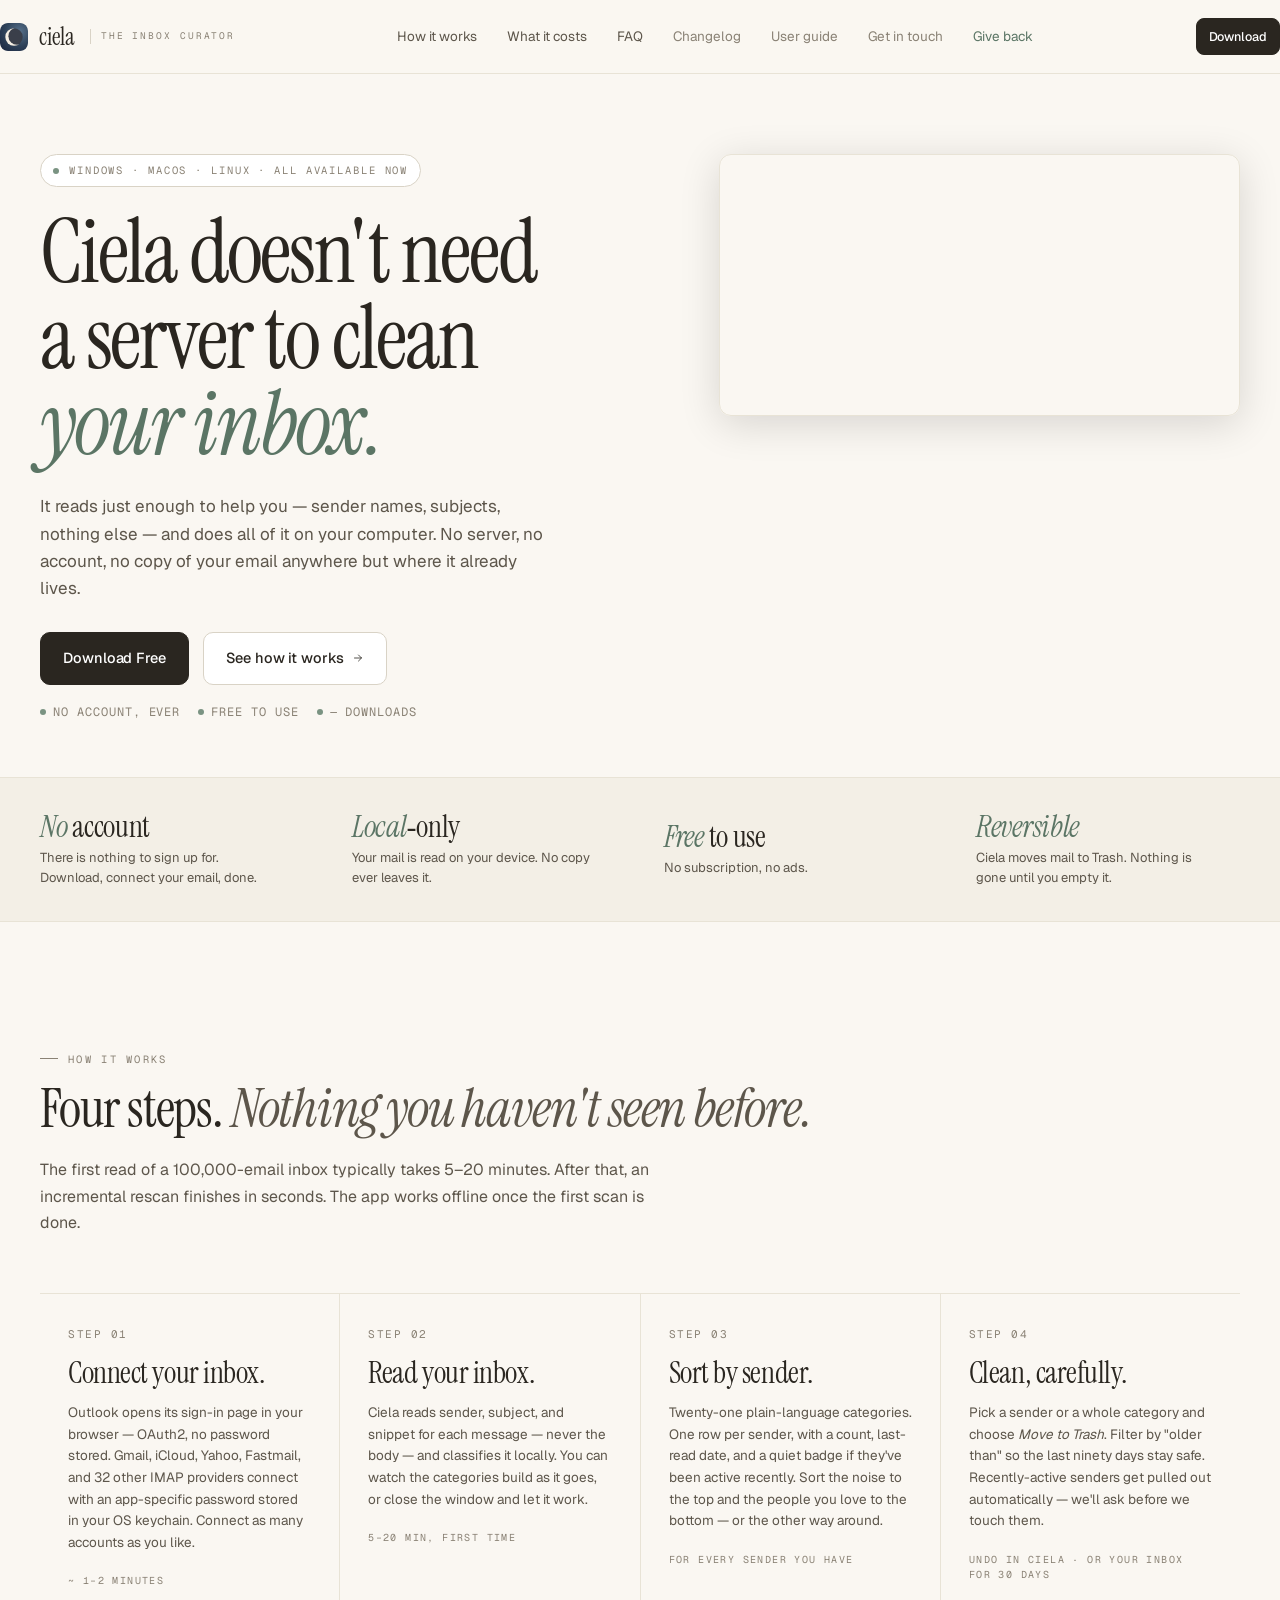
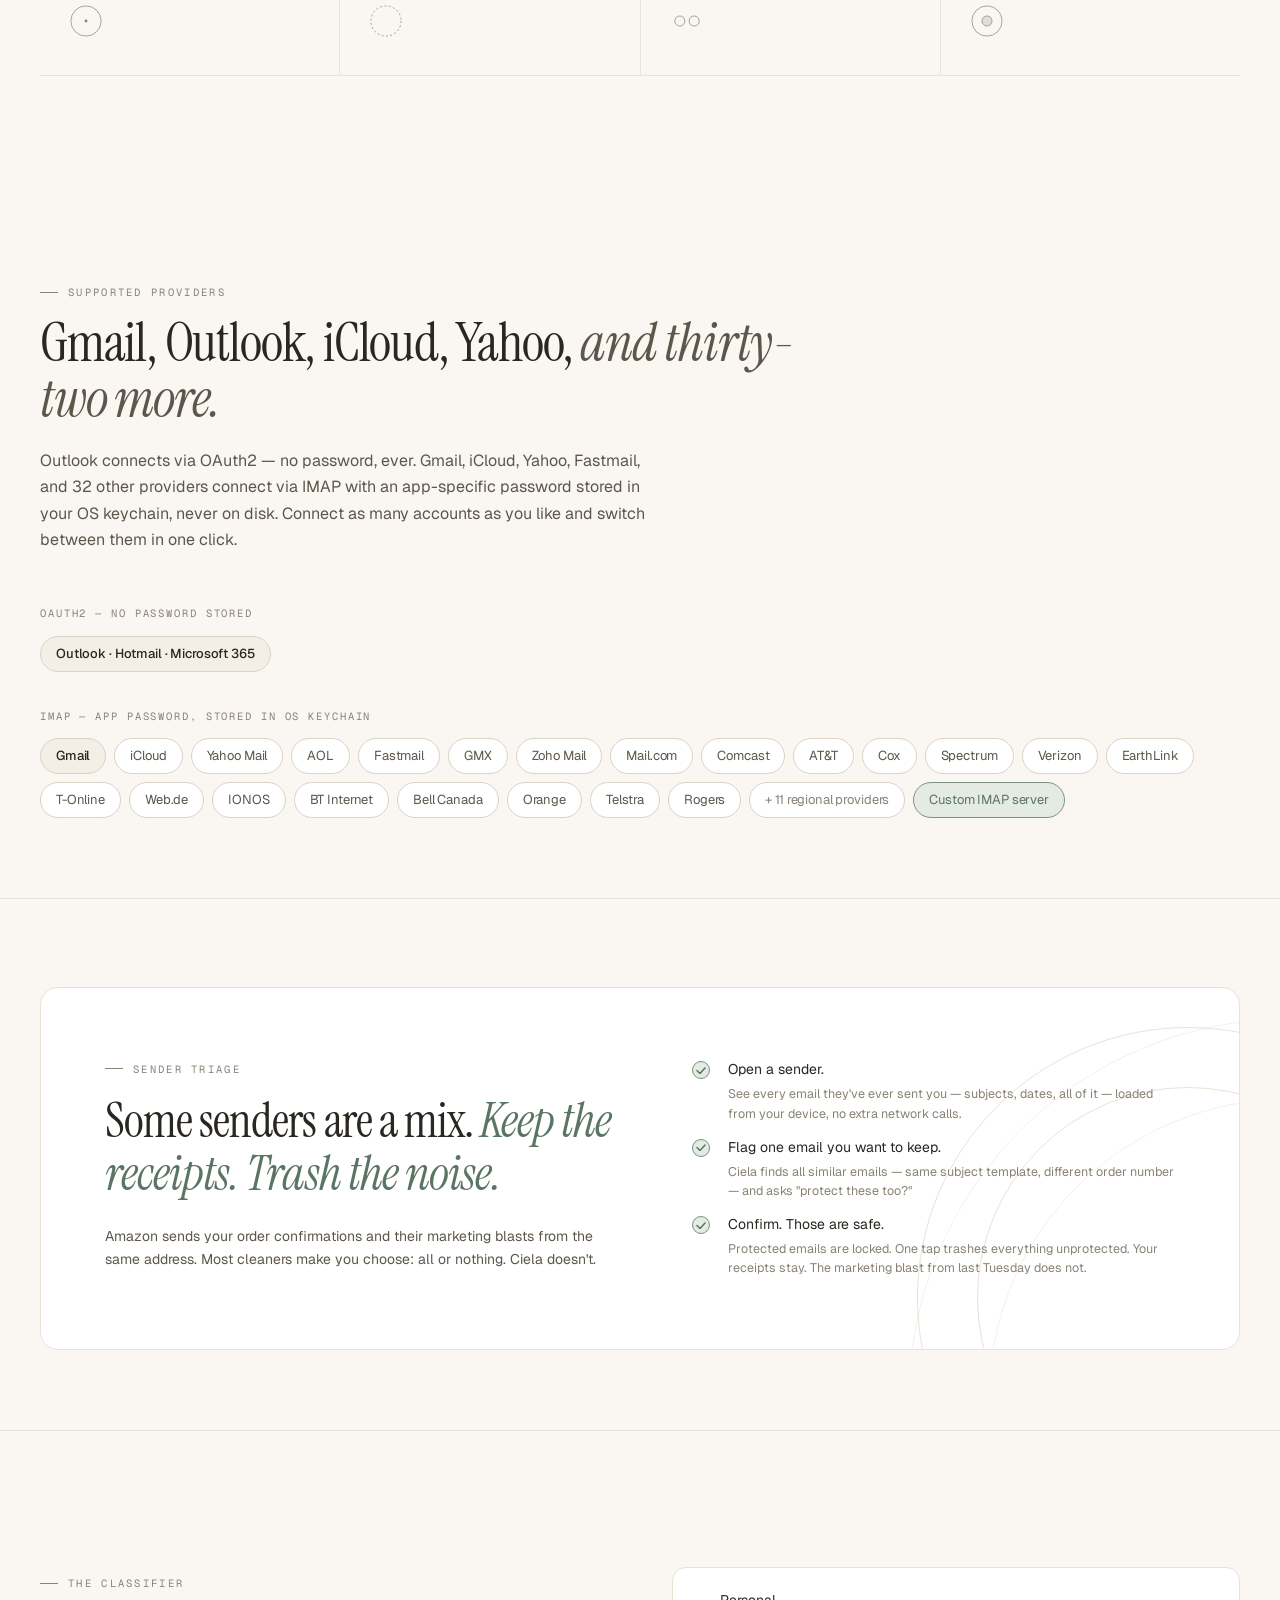
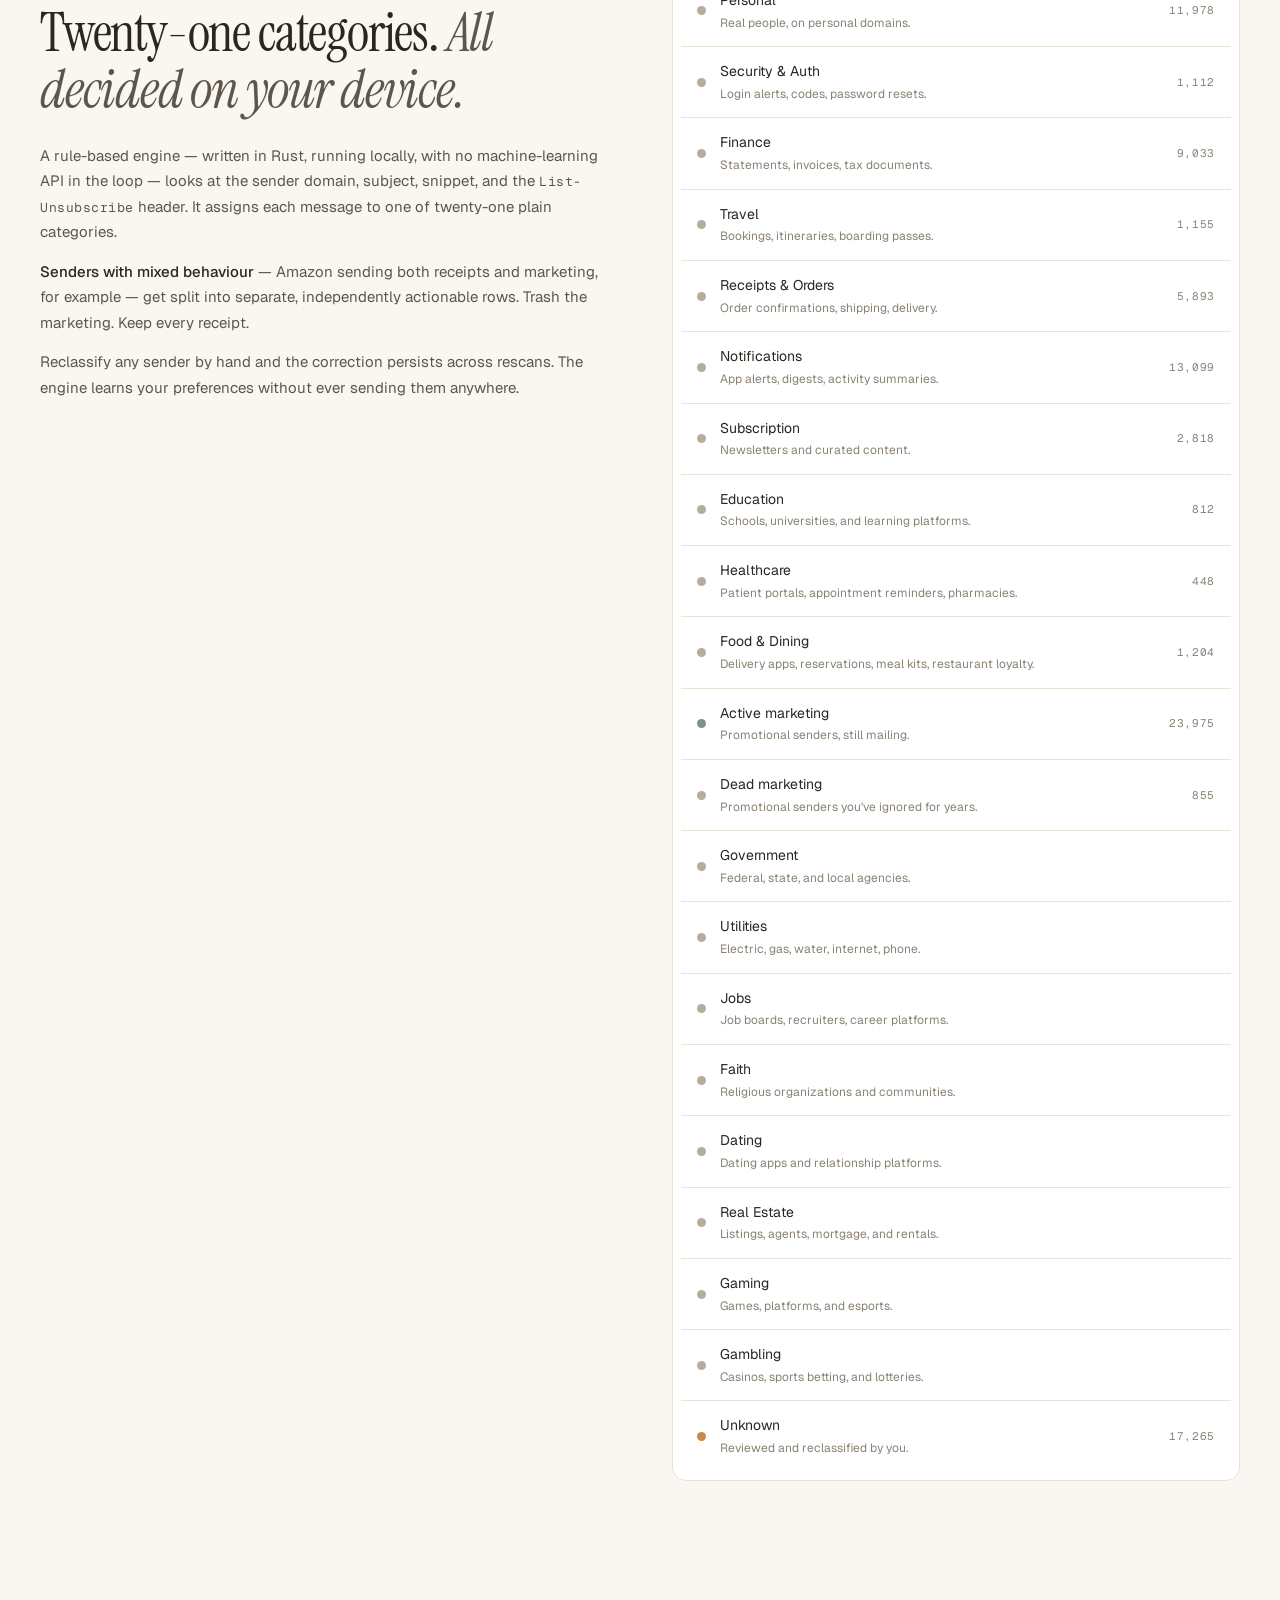
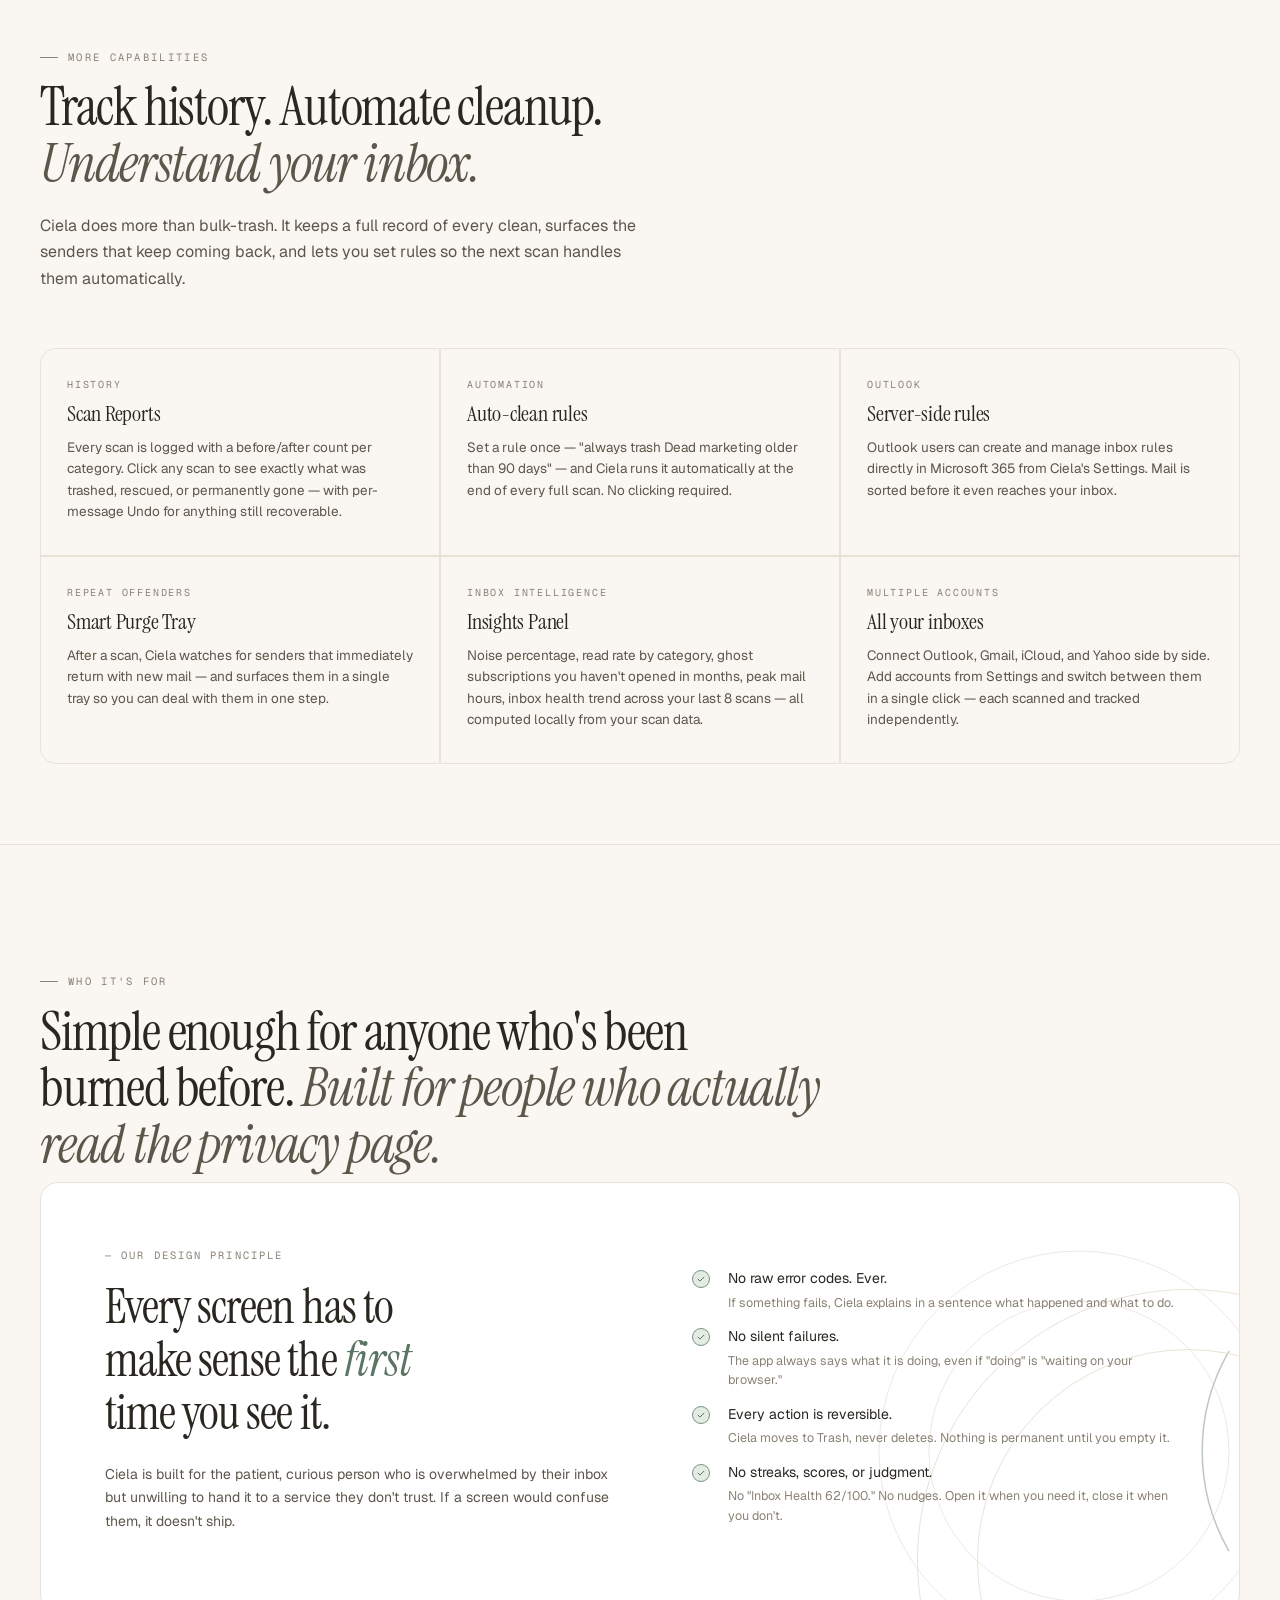
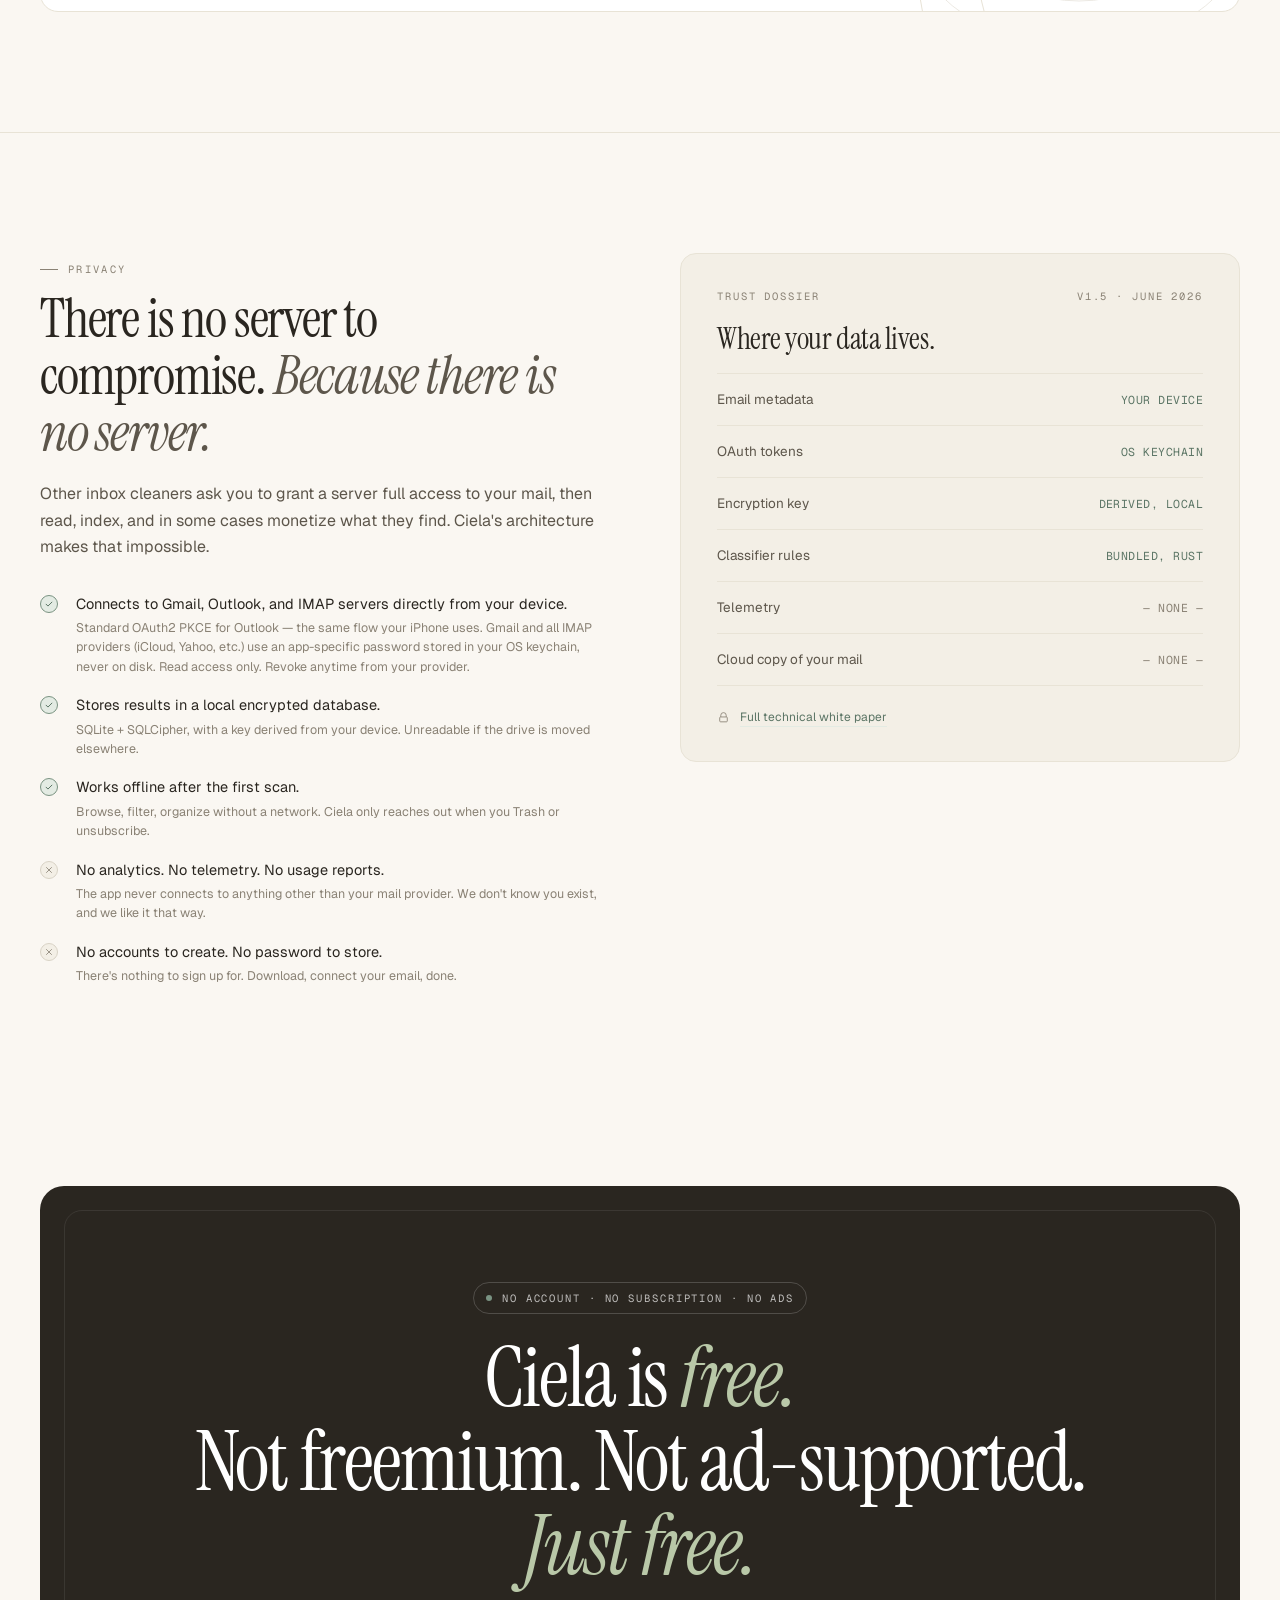
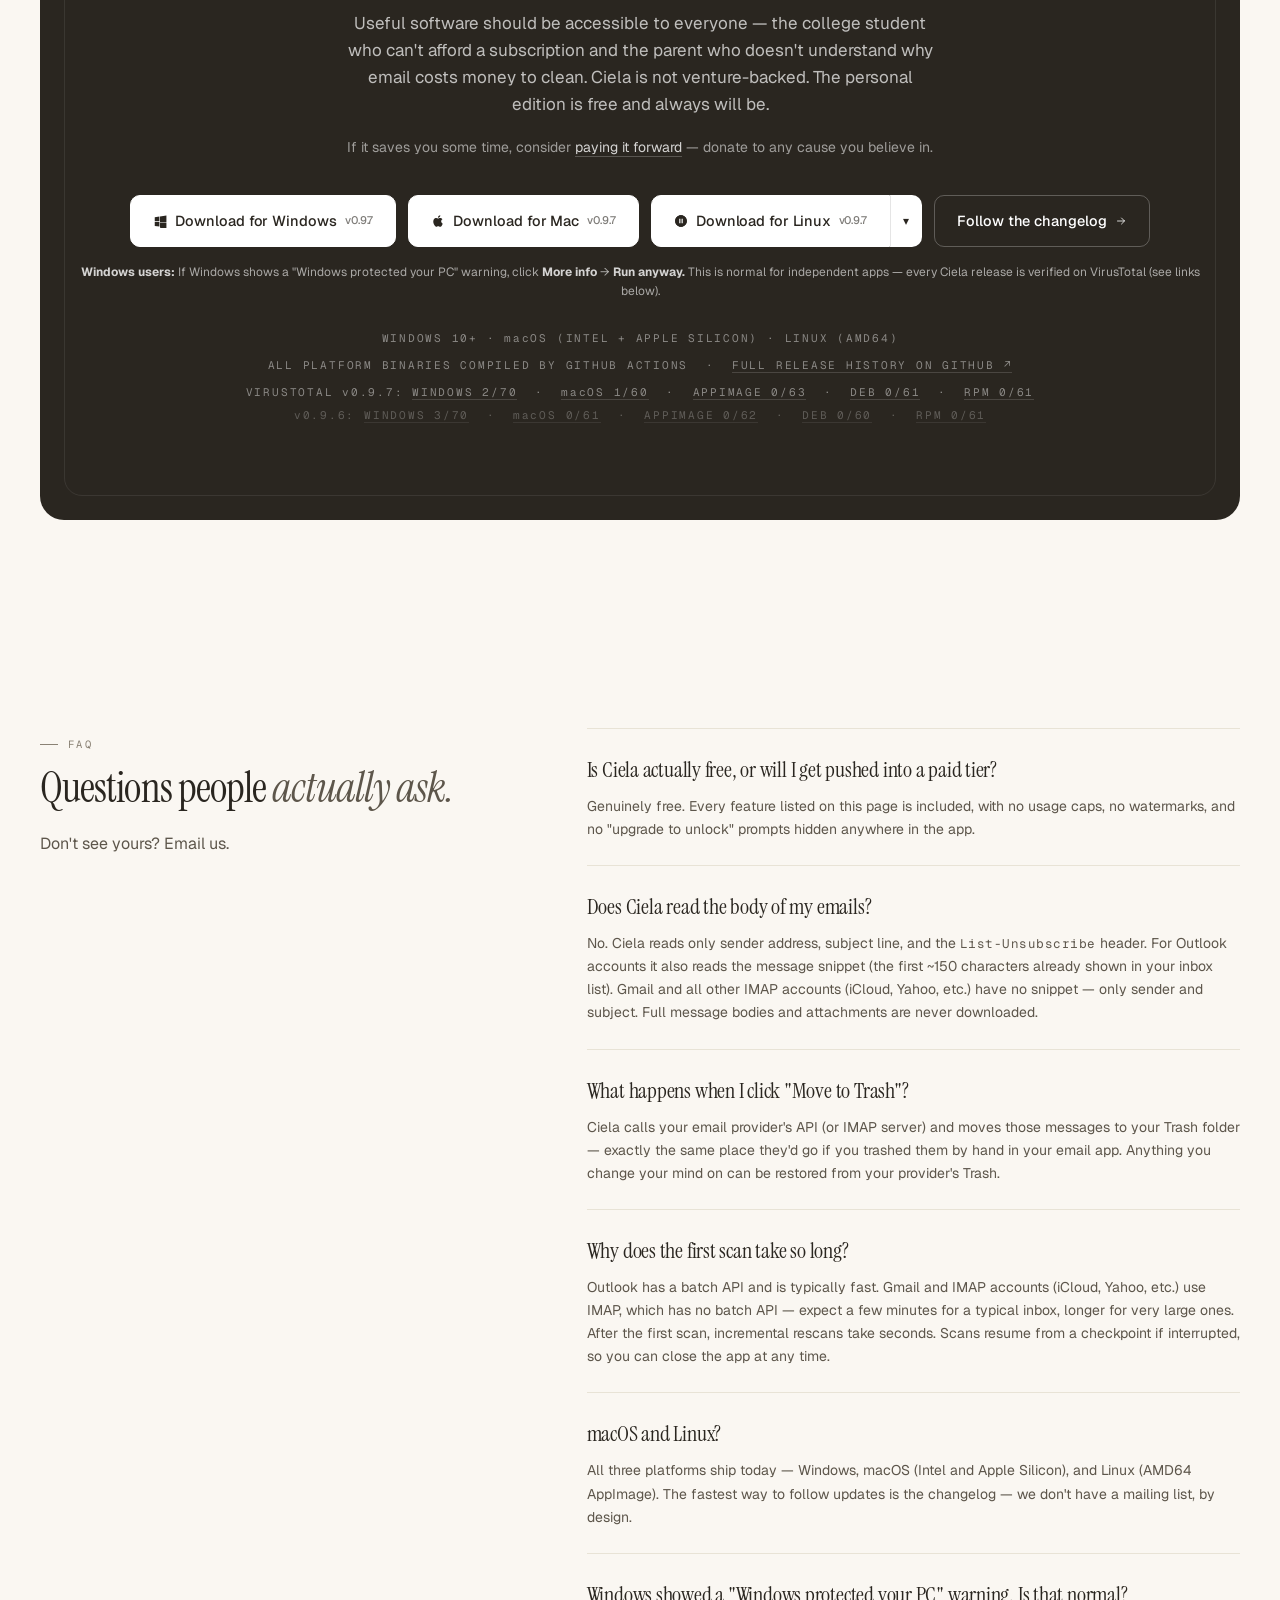
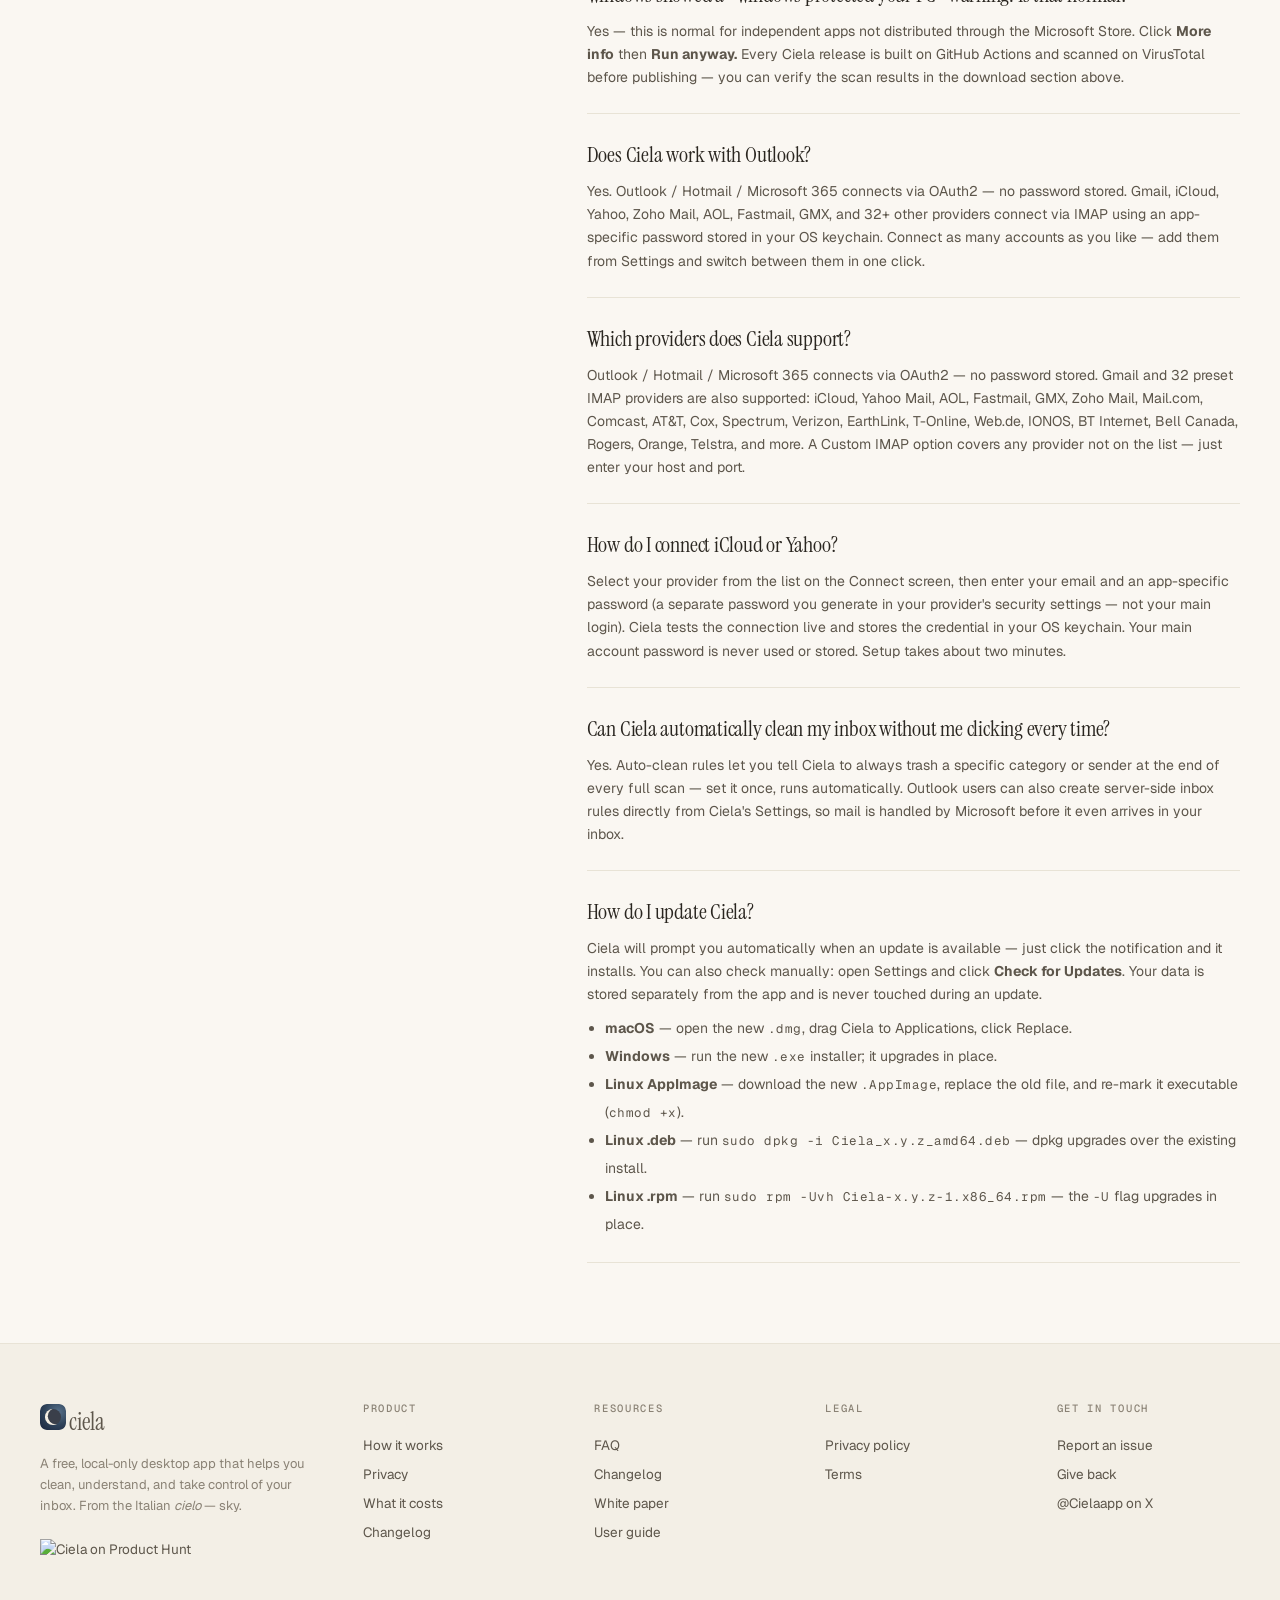
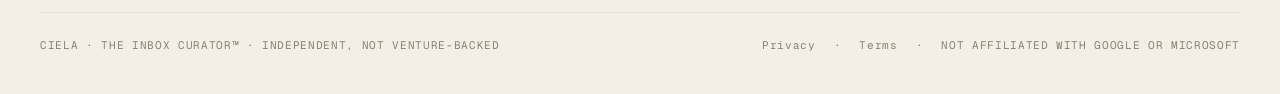
==== commit 9d12e704: "feat(site): add Give Back prompt to free pricing section" ====
--- a/index.html
+++ b/index.html
@@ -1034,6 +1034,9 @@
       <p class="sub">
         Useful software should be accessible to everyone — the college student who can't afford a subscription and the parent who doesn't understand why email costs money to clean. Ciela is not venture-backed. The personal edition is free and always will be.
       </p>
+      <p style="margin-top:16px;font-size:14px;color:rgba(255,255,255,.55);text-align:center;line-height:1.65;">
+        If it saves you some time, consider <a href="give.html" style="color:rgba(255,255,255,.8);border-bottom:1px solid rgba(255,255,255,.22);">paying it forward</a> — donate to any cause you believe in.
+      </p>
       <div class="row">
         <a class="btn big" href="https://github.com/ciela-app/ciela-app.github.io/releases/download/v0.9.7/Ciela_0.9.7_x64-setup.exe">
           <svg width="14" height="14" viewBox="0 0 24 24" fill="currentColor"><path d="M3 5.5l8-1.1v8.1H3zm0 8h8v8.1l-8-1.1zm9-9.2l11-1.6v10.8H12zm0 10.2h11v10.8l-11-1.6z"/></svg>
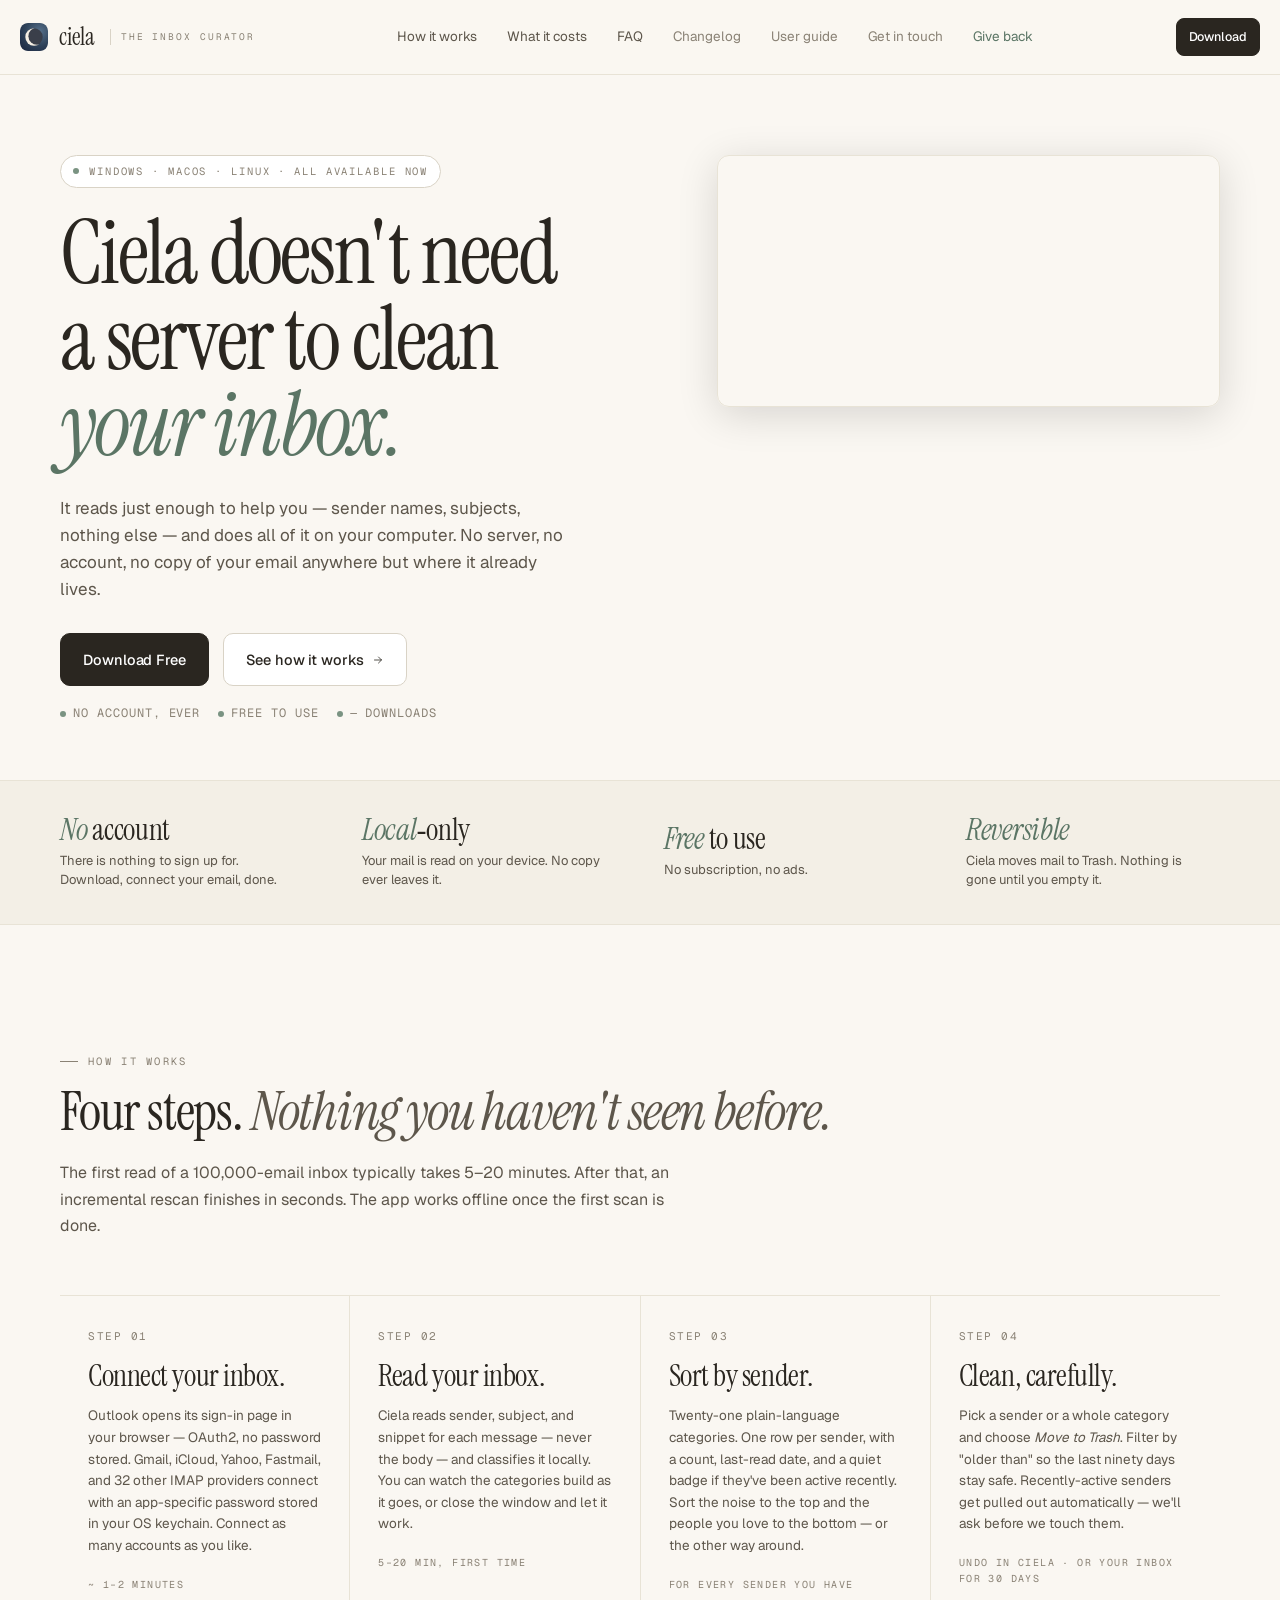
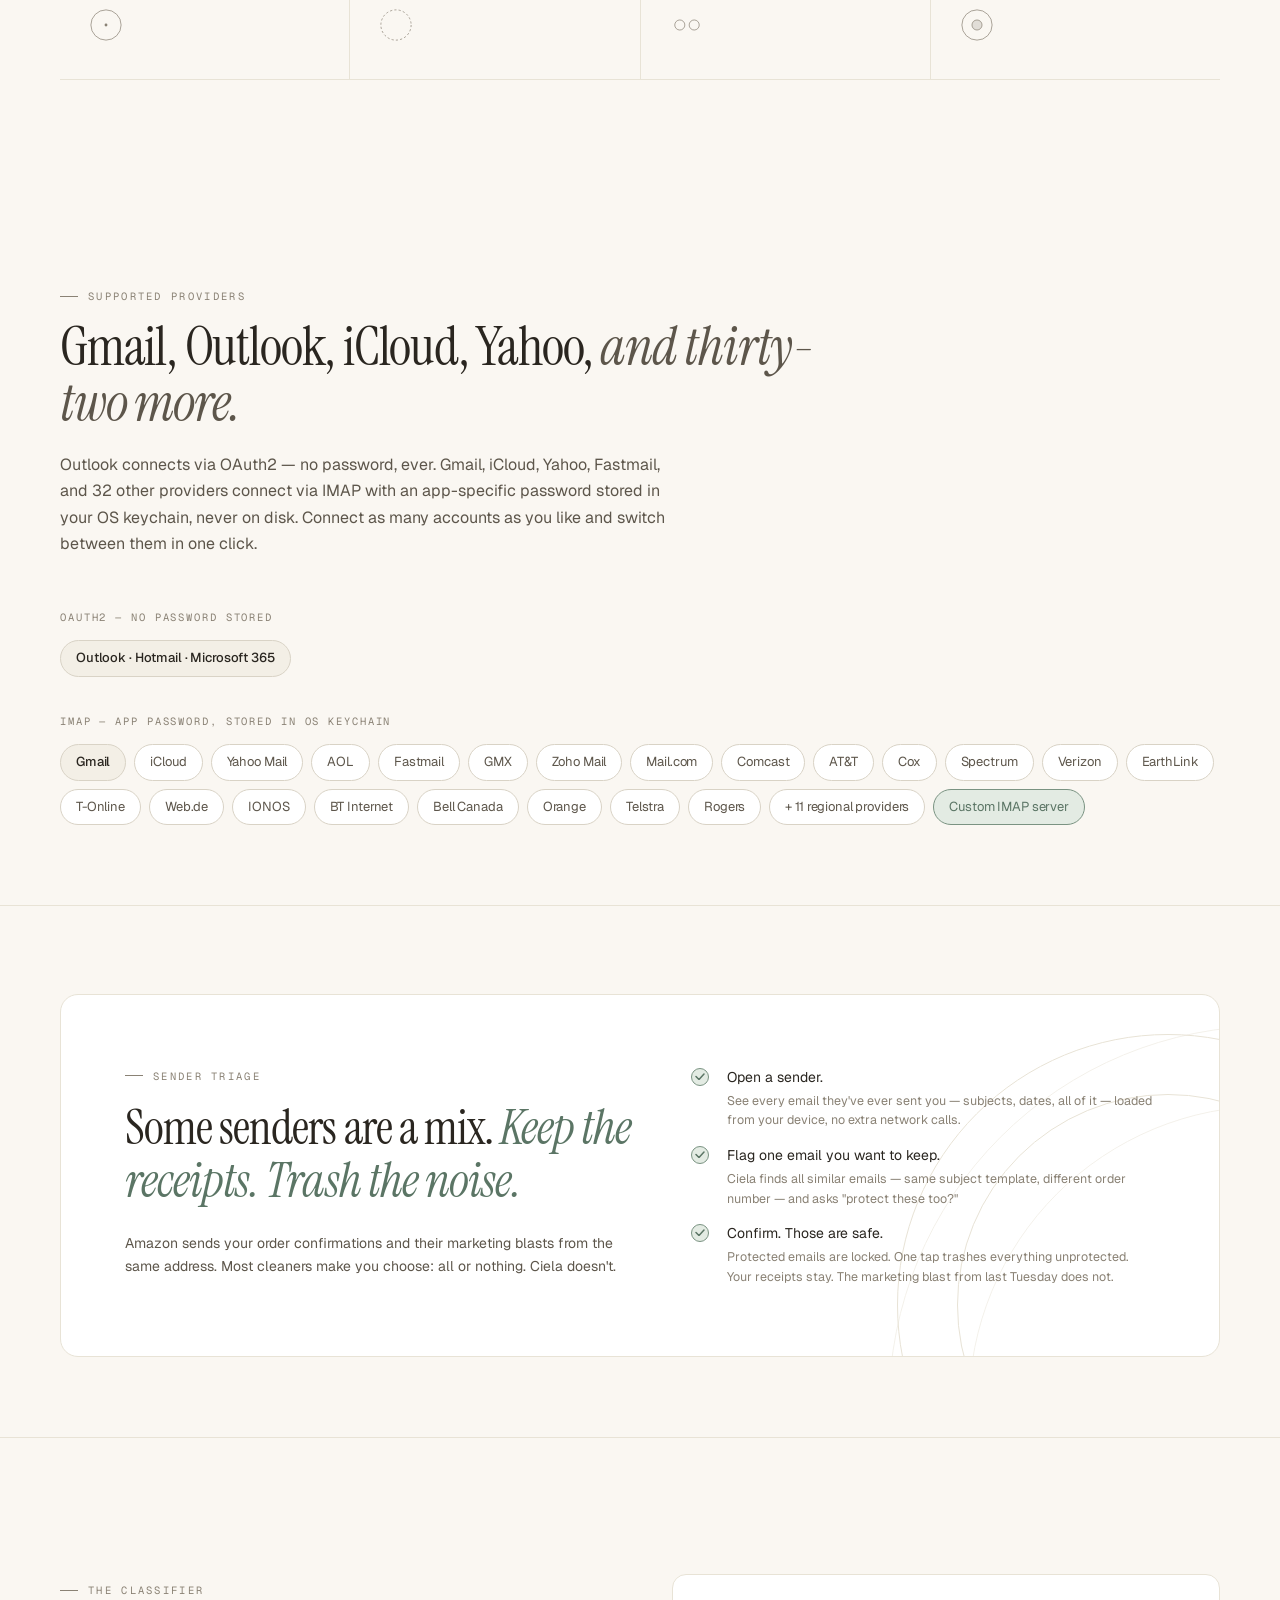
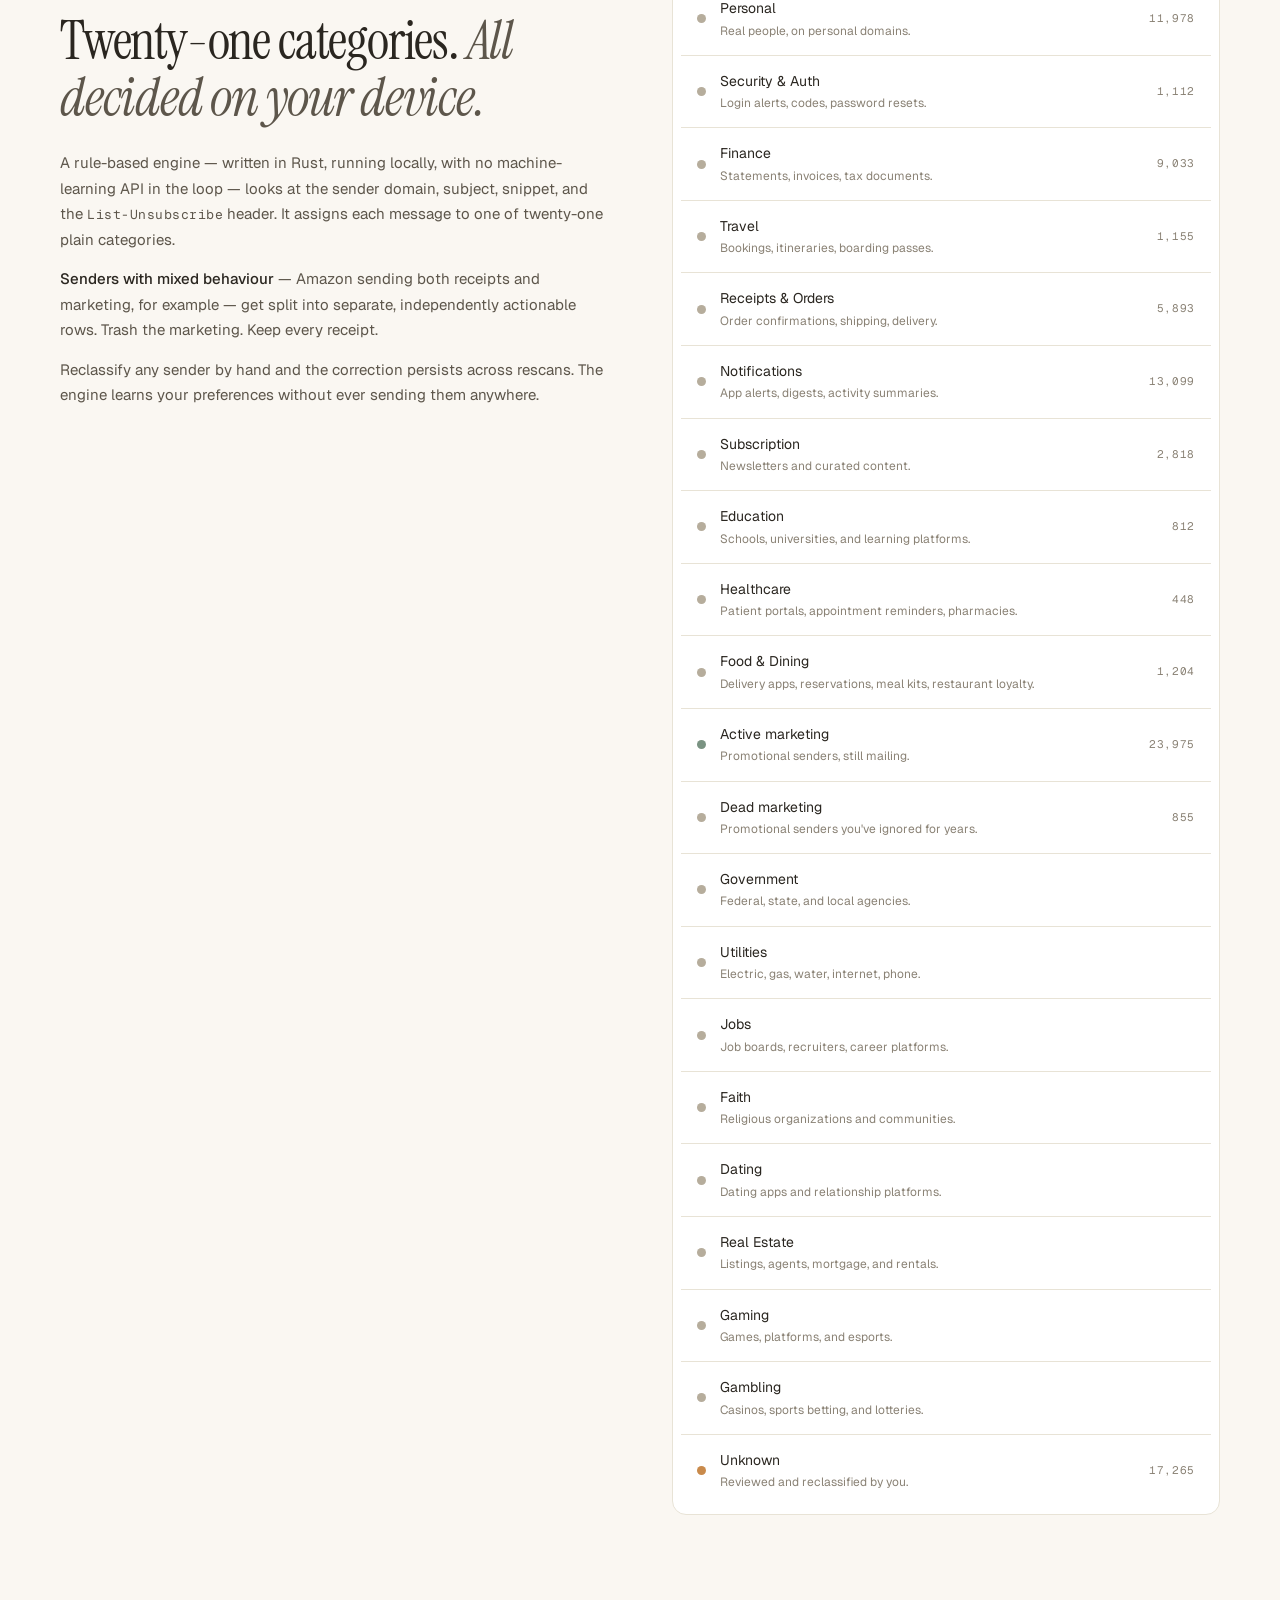
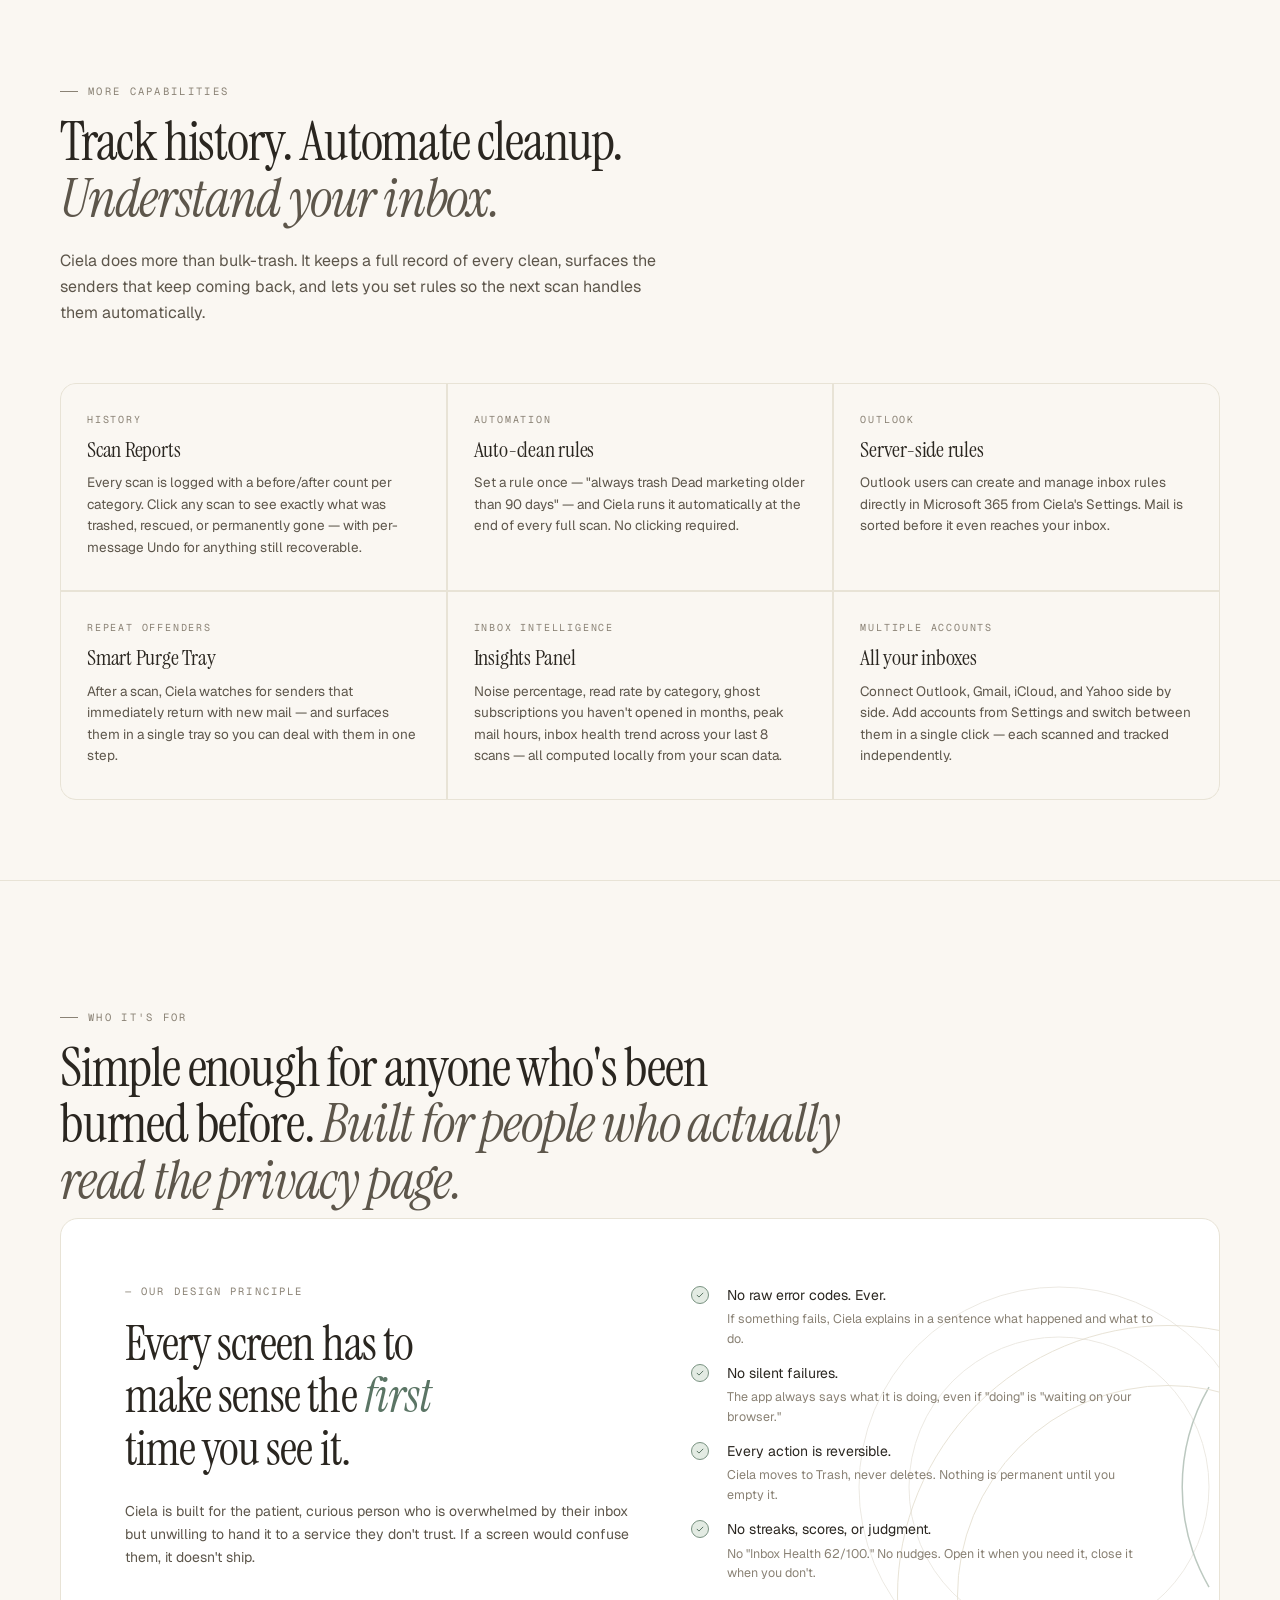
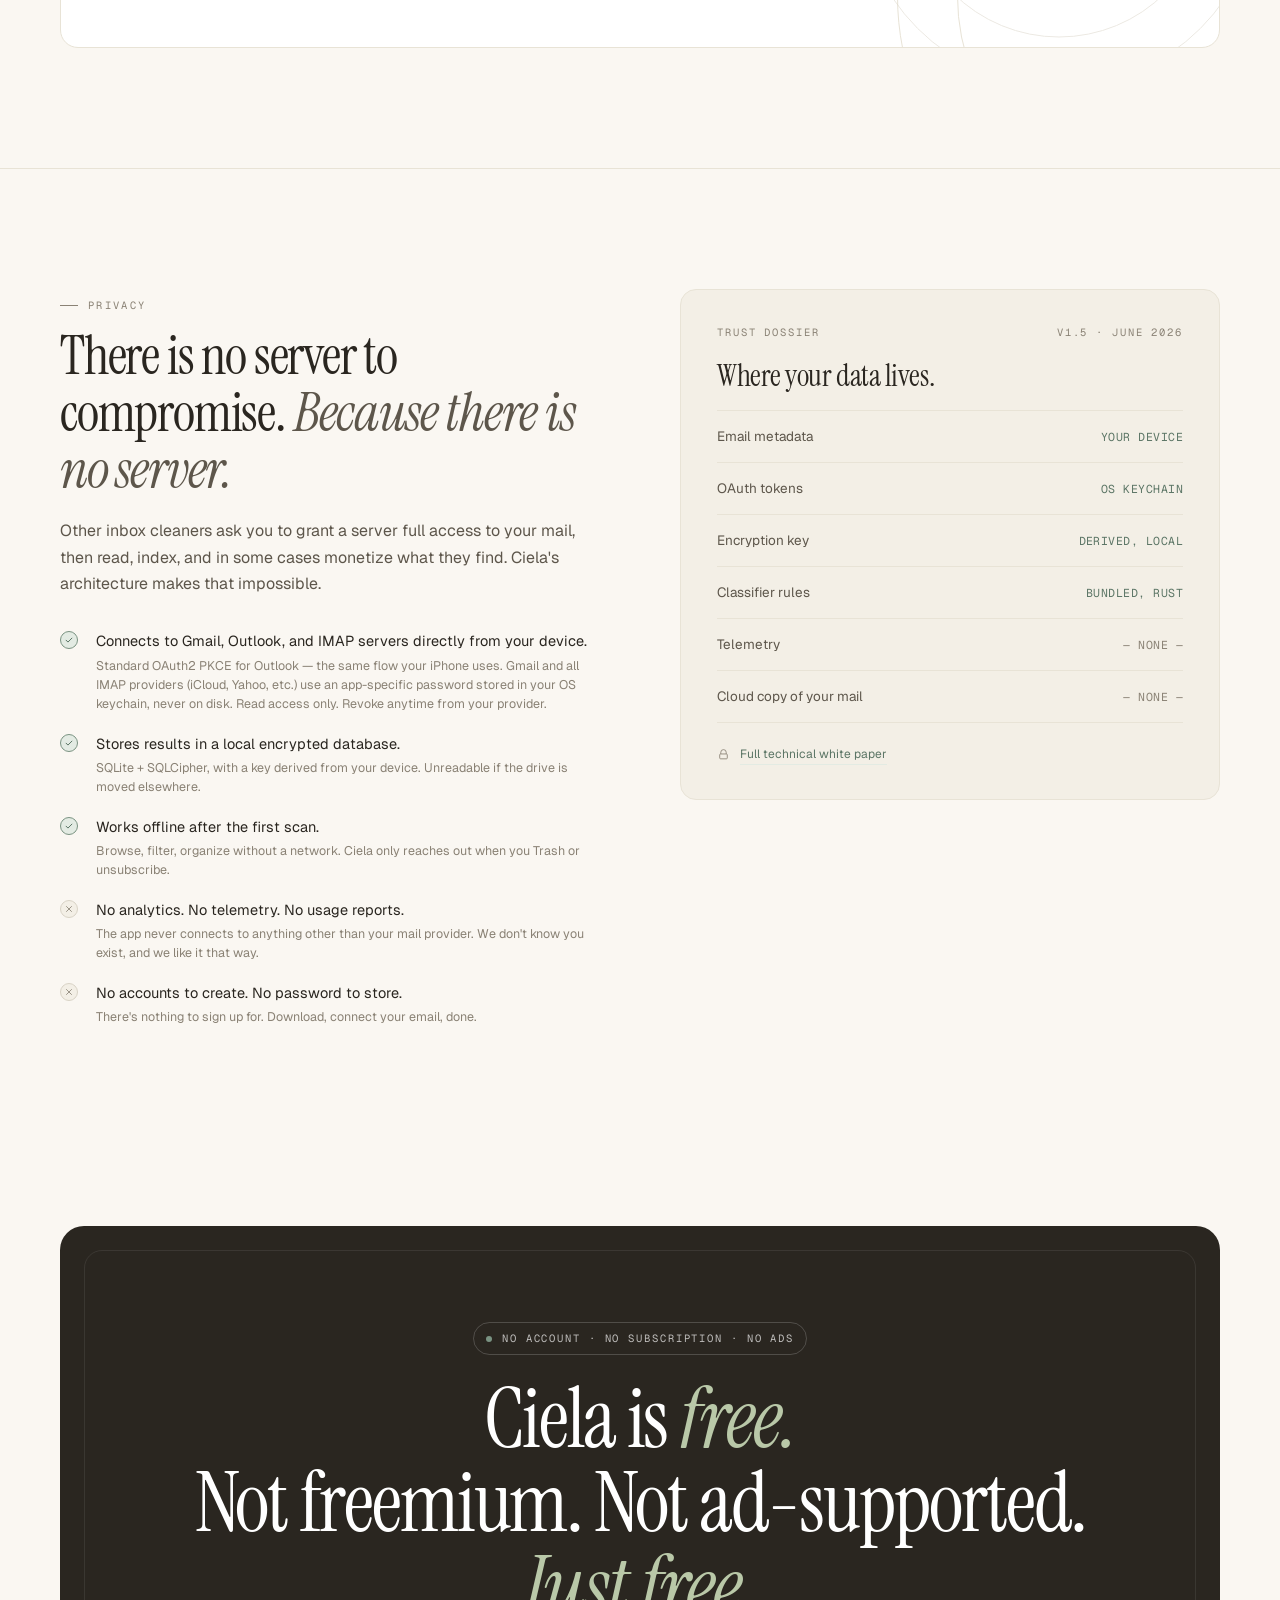
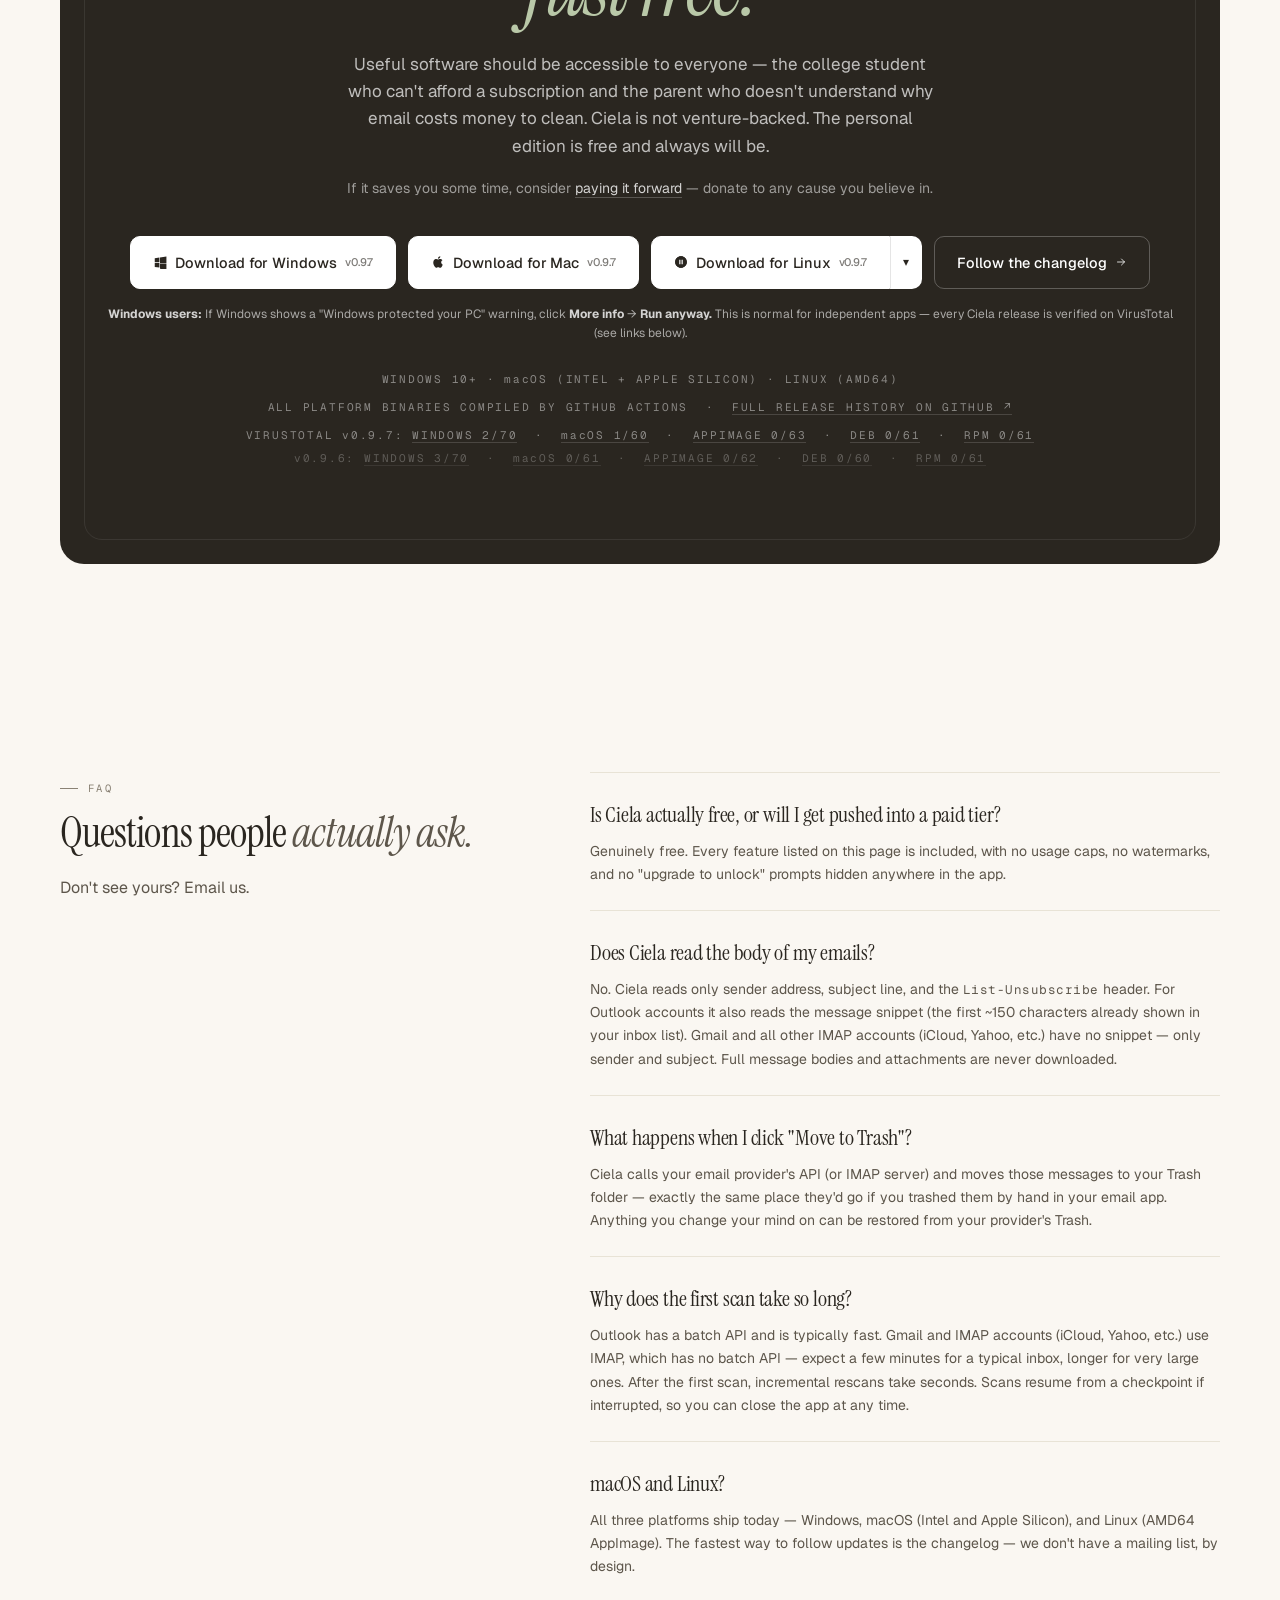
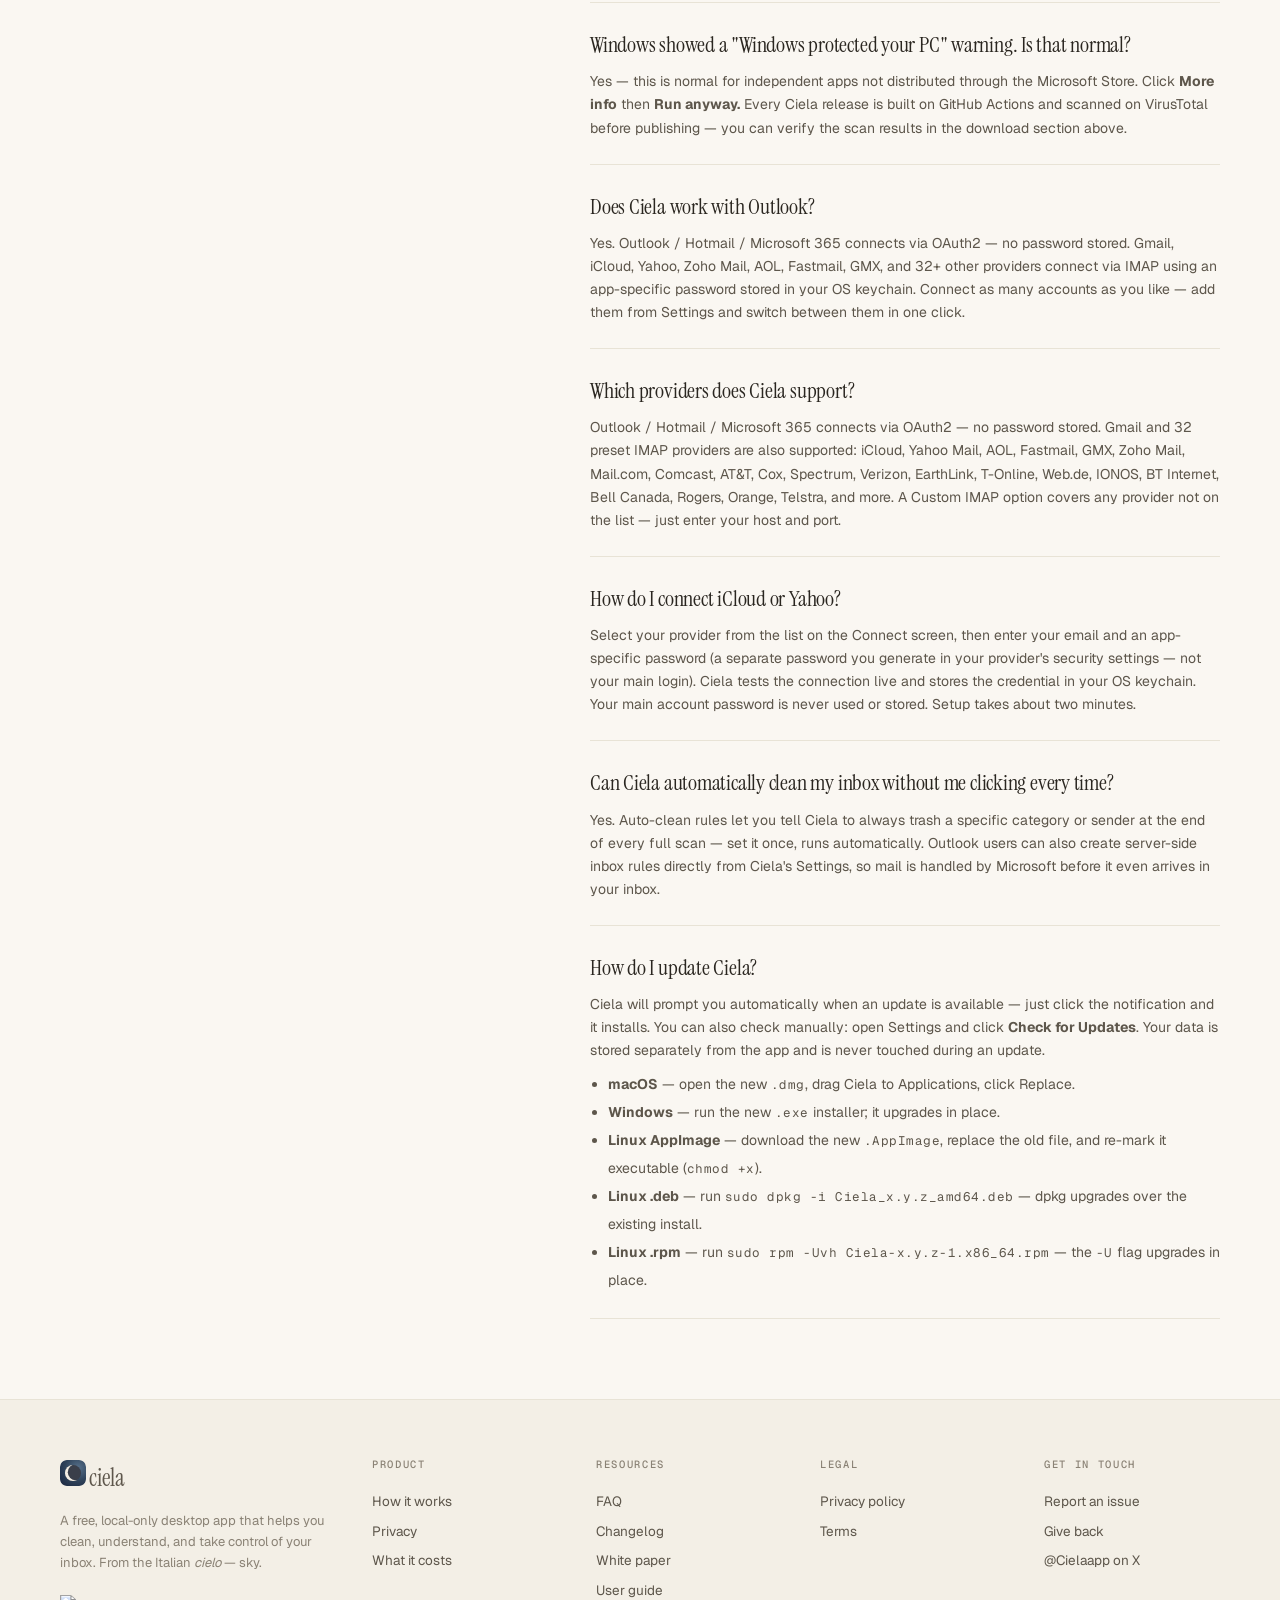
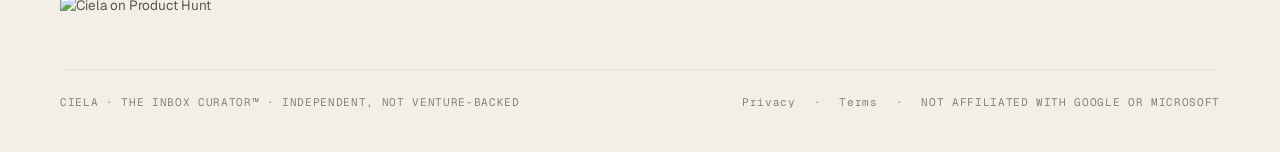
==== commit b9b78186: "refactor(site): extract shared.css, fix give.html nav/footer, cleanup review items" ====
--- a/index.html
+++ b/index.html
@@ -179,68 +179,24 @@
 <link rel="preconnect" href="https://fonts.googleapis.com">
 <link rel="preconnect" href="https://fonts.gstatic.com" crossorigin>
 <link href="https://fonts.googleapis.com/css2?family=Instrument+Serif:ital@0;1&family=Geist:wght@300;400;500;600&family=Geist+Mono:wght@400;500&display=swap" rel="stylesheet">
+<link rel="stylesheet" href="shared.css">
 <style>
-  :root{
-    --paper:#faf7f2; --paper-2:#f3efe6; --paper-3:#efece6;
-    --ink:#2a2620; --ink-2:#5d564b; --ink-3:#8a8275; --ink-4:#b6ad9c;
-    --rule:#d9d3c6; --rule-soft:#e8e3d6;
-    --sage:#7a9382; --sage-soft:#e3ebe3; --sage-deep:#5b7565;
-    --warn:#c98a4b; --warn-soft:#f3e6d3;
-  }
-  *{box-sizing:border-box;}
-  html,body{margin:0;padding:0;}
-  body{
-    background:var(--paper);
-    color:var(--ink);
-    font-family:"Geist",ui-sans-serif,system-ui,sans-serif;
-    font-size:15px;
-    line-height:1.55;
-    -webkit-font-smoothing:antialiased;
-    text-rendering:optimizeLegibility;
-  }
+  /* ── page-specific overrides ── */
   .display{font-family:"Instrument Serif",serif;font-weight:400;letter-spacing:-0.02em;}
-  .mono{font-family:"Geist Mono",monospace;letter-spacing:.04em;}
-  .muted{color:var(--ink-3);}
+  .mono{letter-spacing:.04em;}
   .ink-2{color:var(--ink-2);}
   .it{font-style:italic;}
-  a{color:inherit;text-decoration:none;}
-  hr.rule{border:0;height:1px;background:var(--rule-soft);margin:0;}
-
-  /* ── shell ───────────────────────────── */
-  .container{max-width:1240px;margin:0 auto;padding:0 40px;}
-  .wide{max-width:1320px;margin:0 auto;padding:0 40px;}
-
-  /* ── nav ─────────────────────────────── */
-  .nav{
-    position:sticky;top:0;z-index:30;
-    background:rgba(250,247,242,.86);
-    backdrop-filter:saturate(140%) blur(8px);
-    -webkit-backdrop-filter:saturate(140%) blur(8px);
-    border-bottom:1px solid var(--rule-soft);
-  }
-  .nav-inner{display:flex;align-items:center;justify-content:space-between;padding:18px 0;}
-  .brand{display:flex;align-items:center;gap:11px;color:var(--ink);}
-  .brand .word{font-family:"Instrument Serif",serif;font-size:24px;letter-spacing:-0.01em;line-height:1;}
-  .brand .sub{font-family:"Geist Mono",monospace;font-size:9.5px;color:var(--ink-3);letter-spacing:.2em;text-transform:uppercase;margin-left:4px;border-left:1px solid var(--rule);padding-left:10px;}
-  .nav-links{display:flex;gap:30px;align-items:center;color:var(--ink-2);font-size:13.5px;}
-  .nav-links a:hover{color:var(--ink);}
-  .nav-right{display:flex;gap:14px;align-items:center;}
-  .btn{
-    display:inline-flex;align-items:center;gap:8px;
-    padding:10px 16px;border-radius:8px;
-    border:1px solid var(--rule);background:#fff;color:var(--ink);
-    font:inherit;font-size:13.5px;font-weight:500;letter-spacing:-0.005em;
-    cursor:pointer;transition:transform .12s ease, border-color .12s ease, background .12s ease;
-  }
-  .btn:hover{border-color:var(--ink-3);}
+  .lede{margin-top:26px;max-width:520px;line-height:1.6;}
+
+  /* ── dossier ── */
+  .dossier-row{display:grid;grid-template-columns:1fr auto;padding:14px 0;border-top:1px solid var(--rule-soft);align-items:baseline;}
+  .dossier-row:last-child{border-bottom:1px solid var(--rule-soft);}
+  .dossier-value{font-size:11.5px;color:var(--sage-deep);}
+  .dossier-value.muted{color:var(--ink-3);}
+
+  /* ── sage button variant ── */
   .btn.sage{background:var(--sage);color:#fff;border-color:var(--sage);}
   .btn.sage:hover{background:var(--sage-deep);border-color:var(--sage-deep);}
-  .btn.dark{background:var(--ink);color:#fff;border-color:var(--ink);}
-  .btn.dark:hover{background:#1d1a15;}
-  .btn.ghost{background:transparent;}
-  .btn.small{padding:8px 12px;font-size:12.5px;}
-  .btn.big{padding:14px 22px;font-size:14.5px;border-radius:10px;}
-  .btn svg{flex:0 0 auto;}
 
   /* ── hero ────────────────────────────── */
   .hero{padding:80px 0 56px;position:relative;overflow:hidden;}
@@ -260,9 +216,6 @@
   }
   .headline .em{font-style:italic;color:var(--ink-2);}
   .headline .sage{color:var(--sage-deep);font-style:italic;}
-  .lede{
-    color:var(--ink-2);font-size:17px;line-height:1.6;margin-top:26px;max-width:520px;
-  }
   .cta-row{display:flex;align-items:center;gap:14px;margin-top:30px;flex-wrap:wrap;}
   .cta-note{
     display:flex;align-items:center;gap:18px;margin-top:18px;color:var(--ink-3);font-size:12px;
@@ -493,22 +446,6 @@
   .faq-a{color:var(--ink-2);font-size:14px;line-height:1.65;margin:0;}
   .faq-a a{color:var(--sage-deep);border-bottom:1px solid var(--sage-soft);}
 
-  /* ── footer ─────────────────────────── */
-  footer{
-    border-top:1px solid var(--rule-soft);
-    padding:56px 0 40px;background:var(--paper-2);
-  }
-  .foot-grid{display:grid;grid-template-columns:1.5fr 1fr 1fr 1fr 1fr;gap:48px;}
-  .foot-grid h4{font-family:"Geist Mono",monospace;font-size:10.5px;letter-spacing:.16em;color:var(--ink-3);text-transform:uppercase;margin:0 0 14px;font-weight:500;}
-  .foot-grid a{display:block;color:var(--ink-2);font-size:13.5px;padding:4px 0;}
-  .foot-grid a:hover{color:var(--ink);}
-  .foot-bottom{
-    display:flex;justify-content:space-between;align-items:center;
-    margin-top:48px;padding-top:24px;border-top:1px solid var(--rule-soft);
-    color:var(--ink-3);font-family:"Geist Mono",monospace;font-size:11px;letter-spacing:.06em;
-  }
-  .foot-bottom .right{display:flex;gap:18px;}
-
   /* ── providers ──────────────────────── */
   .provider-bands{display:flex;flex-direction:column;gap:36px;margin-top:52px;}
   .provider-band-label{font-family:"Geist Mono",monospace;font-size:10.5px;letter-spacing:.18em;color:var(--ink-3);text-transform:uppercase;margin-bottom:14px;}
@@ -541,16 +478,7 @@
     .ruth{padding:40px;}
     .ruth blockquote{font-size:36px;}
   }
-  @media (max-width:900px){
-    .nav-links{display:none;}
-    .nav-right{display:none;}
-    .brand .sub{display:none;}
-    .foot-grid{grid-template-columns:1fr 1fr;}
-    .foot-bottom{flex-direction:column;gap:12px;text-align:center;}
-    .foot-bottom .right{justify-content:center;}
-  }
   @media (max-width:640px){
-    .container,.wide{padding:0 20px;}
     h1.headline{font-size:44px;}
     h2.section-title{font-size:34px;}
     .free h2{font-size:44px;}
@@ -589,7 +517,7 @@
       <a href="Changelog.html" class="muted">Changelog</a>
       <a href="user-guide.pdf" class="muted">User guide</a>
       <a href="contact.html" class="muted">Get in touch</a>
-      <a href="give.html" style="color:var(--sage-deep);">Give back</a>
+      <a href="give.html" class="nav-accent">Give back</a>
     </div>
     <div class="nav-right">
       <a class="btn dark small" href="#download">
@@ -744,7 +672,7 @@
           <span class="provider-pill">Orange</span>
           <span class="provider-pill">Telstra</span>
           <span class="provider-pill">Rogers</span>
-          <span class="provider-pill muted" style="color:var(--ink-3);">+ 11 regional providers</span>
+          <span class="provider-pill muted">+ 11 regional providers</span>
           <span class="provider-pill accent">Custom IMAP server</span>
         </div>
       </div>
@@ -992,29 +920,29 @@
         Where your data lives.
       </div>
       <div style="margin-top:18px;font-size:13.5px;line-height:1.7;color:var(--ink-2);">
-        <div style="display:grid;grid-template-columns:1fr auto;padding:14px 0;border-top:1px solid var(--rule-soft);align-items:baseline;">
+        <div class="dossier-row">
           <span>Email metadata</span>
-          <span class="mono" style="font-size:11.5px;color:var(--sage-deep);">YOUR DEVICE</span>
-        </div>
-        <div style="display:grid;grid-template-columns:1fr auto;padding:14px 0;border-top:1px solid var(--rule-soft);align-items:baseline;">
+          <span class="mono dossier-value">YOUR DEVICE</span>
+        </div>
+        <div class="dossier-row">
           <span>OAuth tokens</span>
-          <span class="mono" style="font-size:11.5px;color:var(--sage-deep);">OS KEYCHAIN</span>
-        </div>
-        <div style="display:grid;grid-template-columns:1fr auto;padding:14px 0;border-top:1px solid var(--rule-soft);align-items:baseline;">
+          <span class="mono dossier-value">OS KEYCHAIN</span>
+        </div>
+        <div class="dossier-row">
           <span>Encryption key</span>
-          <span class="mono" style="font-size:11.5px;color:var(--sage-deep);">DERIVED, LOCAL</span>
-        </div>
-        <div style="display:grid;grid-template-columns:1fr auto;padding:14px 0;border-top:1px solid var(--rule-soft);align-items:baseline;">
+          <span class="mono dossier-value">DERIVED, LOCAL</span>
+        </div>
+        <div class="dossier-row">
           <span>Classifier rules</span>
-          <span class="mono" style="font-size:11.5px;color:var(--sage-deep);">BUNDLED, RUST</span>
-        </div>
-        <div style="display:grid;grid-template-columns:1fr auto;padding:14px 0;border-top:1px solid var(--rule-soft);align-items:baseline;">
+          <span class="mono dossier-value">BUNDLED, RUST</span>
+        </div>
+        <div class="dossier-row">
           <span>Telemetry</span>
-          <span class="mono" style="font-size:11.5px;color:var(--ink-3);">— NONE —</span>
-        </div>
-        <div style="display:grid;grid-template-columns:1fr auto;padding:14px 0;border-top:1px solid var(--rule-soft);border-bottom:1px solid var(--rule-soft);align-items:baseline;">
+          <span class="mono dossier-value muted">— NONE —</span>
+        </div>
+        <div class="dossier-row">
           <span>Cloud copy of your mail</span>
-          <span class="mono" style="font-size:11.5px;color:var(--ink-3);">— NONE —</span>
+          <span class="mono dossier-value muted">— NONE —</span>
         </div>
       </div>
       <div style="margin-top:22px;display:flex;align-items:center;gap:10px;color:var(--ink-3);font-size:12px;">
@@ -1176,7 +1104,6 @@
         <a href="#how">How it works</a>
         <a href="#privacy">Privacy</a>
         <a href="#free">What it costs</a>
-        <a href="Changelog.html">Changelog</a>
       </div>
       <div>
         <h4>Resources</h4>
--- a/shared.css
+++ b/shared.css
@@ -0,0 +1,102 @@
+/* ── shared.css — common styles for all Ciela site pages ── */
+
+/* ── tokens ── */
+:root{
+  --paper:#faf7f2; --paper-2:#f3efe6; --paper-3:#efece6;
+  --ink:#2a2620; --ink-2:#5d564b; --ink-3:#8a8275; --ink-4:#b6ad9c;
+  --rule:#d9d3c6; --rule-soft:#e8e3d6;
+  --sage:#7a9382; --sage-soft:#e3ebe3; --sage-deep:#5b7565;
+  --warn:#c98a4b; --warn-soft:#f3e6d3;
+}
+
+/* ── reset ── */
+*{box-sizing:border-box;}
+html,body{margin:0;padding:0;}
+body{
+  background:var(--paper);
+  color:var(--ink);
+  font-family:"Geist",ui-sans-serif,system-ui,sans-serif;
+  font-size:15px;
+  line-height:1.6;
+  -webkit-font-smoothing:antialiased;
+  text-rendering:optimizeLegibility;
+}
+a{color:inherit;text-decoration:none;}
+hr.rule{border:0;height:1px;background:var(--rule-soft);margin:0;}
+
+/* ── shell ── */
+.wide{max-width:1240px;margin:0 auto;padding:0 40px;}
+
+/* ── utilities ── */
+.muted{color:var(--ink-3);}
+.mono{font-family:"Geist Mono",monospace;}
+.nav-accent{color:var(--sage-deep);}
+
+/* ── nav ── */
+.nav{
+  position:sticky;top:0;z-index:30;
+  background:rgba(250,247,242,.86);
+  backdrop-filter:saturate(140%) blur(8px);
+  -webkit-backdrop-filter:saturate(140%) blur(8px);
+  border-bottom:1px solid var(--rule-soft);
+}
+.nav-inner{display:flex;align-items:center;justify-content:space-between;padding:18px 0;}
+.brand{display:flex;align-items:center;gap:11px;color:var(--ink);}
+.brand .word{font-family:"Instrument Serif",serif;font-size:24px;letter-spacing:-0.01em;line-height:1;}
+.brand .sub{font-family:"Geist Mono",monospace;font-size:9.5px;color:var(--ink-3);letter-spacing:.2em;text-transform:uppercase;margin-left:4px;border-left:1px solid var(--rule);padding-left:10px;}
+.nav-links{display:flex;gap:30px;align-items:center;color:var(--ink-2);font-size:13.5px;}
+.nav-links a:hover{color:var(--ink);}
+.nav-right{display:flex;gap:14px;align-items:center;}
+
+/* ── buttons ── */
+.btn{
+  display:inline-flex;align-items:center;gap:8px;
+  padding:10px 16px;border-radius:8px;
+  border:1px solid var(--rule);background:#fff;color:var(--ink);
+  font:inherit;font-size:13.5px;font-weight:500;letter-spacing:-0.005em;
+  cursor:pointer;transition:transform .12s ease, border-color .12s ease, background .12s ease;
+}
+.btn:hover{border-color:var(--ink-3);}
+.btn.dark{background:var(--ink);color:#fff;border-color:var(--ink);}
+.btn.dark:hover{background:#1d1a15;}
+.btn.ghost{background:transparent;}
+.btn.ghost:hover{border-color:var(--ink-3);}
+.btn.big{padding:14px 22px;font-size:14.5px;border-radius:10px;}
+.btn.small{padding:8px 12px;font-size:12.5px;}
+.btn svg{flex:0 0 auto;}
+
+/* ── page header (inner pages) ── */
+.pagehead{padding:80px 0 32px;}
+.crumbs{font-family:"Geist Mono",monospace;font-size:10.5px;letter-spacing:.18em;color:var(--ink-3);text-transform:uppercase;display:flex;align-items:center;gap:10px;}
+.crumbs .sep{opacity:.5;}
+.lede{color:var(--ink-2);font-size:17px;line-height:1.65;margin-top:22px;max-width:680px;}
+.meta{display:flex;gap:24px;margin-top:24px;font-family:"Geist Mono",monospace;font-size:11px;letter-spacing:.14em;color:var(--ink-3);text-transform:uppercase;}
+
+/* ── footer ── */
+footer{
+  border-top:1px solid var(--rule-soft);
+  padding:56px 0 40px;background:var(--paper-2);
+}
+.foot-grid{display:grid;grid-template-columns:1.5fr 1fr 1fr 1fr 1fr;gap:48px;}
+.foot-grid h4{font-family:"Geist Mono",monospace;font-size:10.5px;letter-spacing:.16em;color:var(--ink-3);text-transform:uppercase;margin:0 0 14px;font-weight:500;}
+.foot-grid a{display:block;color:var(--ink-2);font-size:13.5px;padding:4px 0;}
+.foot-grid a:hover{color:var(--ink);}
+.foot-bottom{
+  display:flex;justify-content:space-between;align-items:center;
+  margin-top:48px;padding-top:24px;border-top:1px solid var(--rule-soft);
+  color:var(--ink-3);font-family:"Geist Mono",monospace;font-size:11px;letter-spacing:.06em;
+}
+.foot-bottom .right{display:flex;gap:18px;}
+
+/* ── responsive: nav + footer ── */
+@media (max-width:900px){
+  .nav-links{display:none;}
+  .nav-right{display:none;}
+  .brand .sub{display:none;}
+  .foot-grid{grid-template-columns:1fr 1fr;}
+  .foot-bottom{flex-direction:column;gap:12px;text-align:center;}
+  .foot-bottom .right{justify-content:center;}
+}
+@media (max-width:640px){
+  .wide{padding:0 20px;}
+}
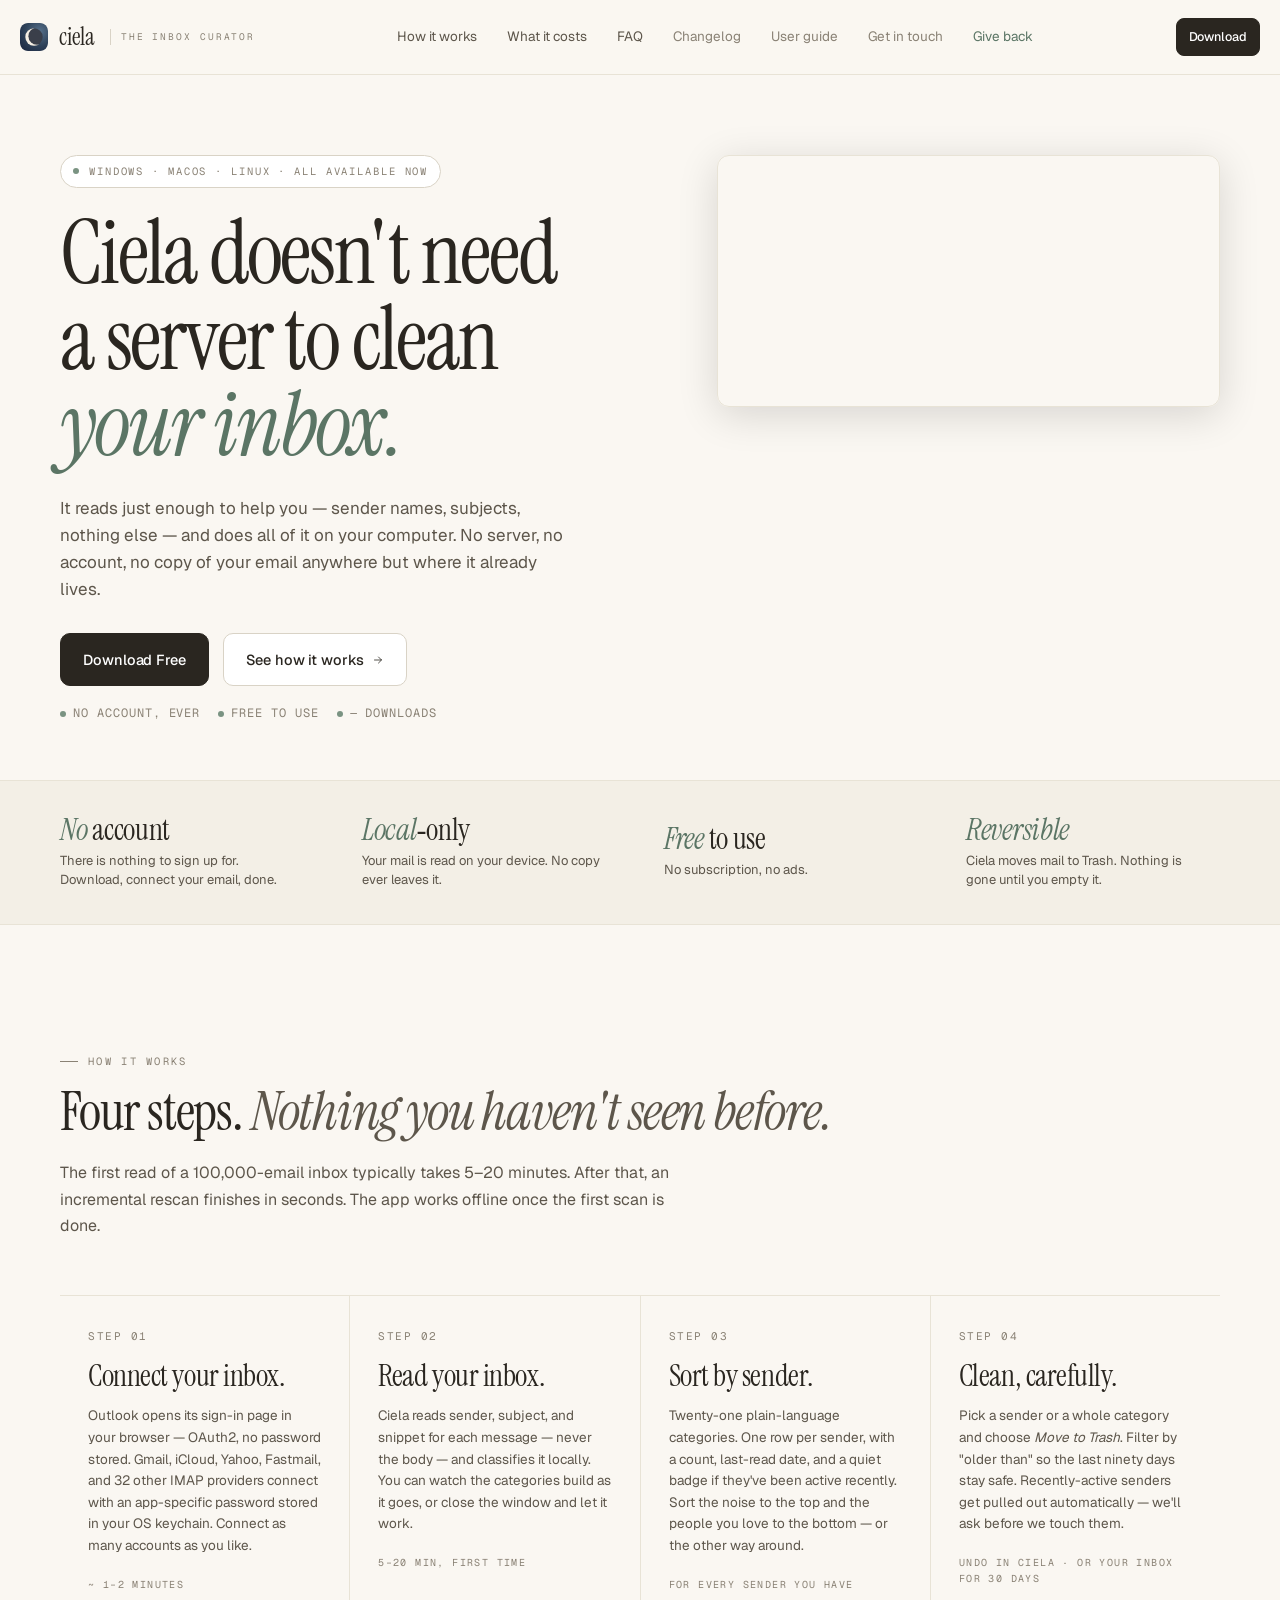
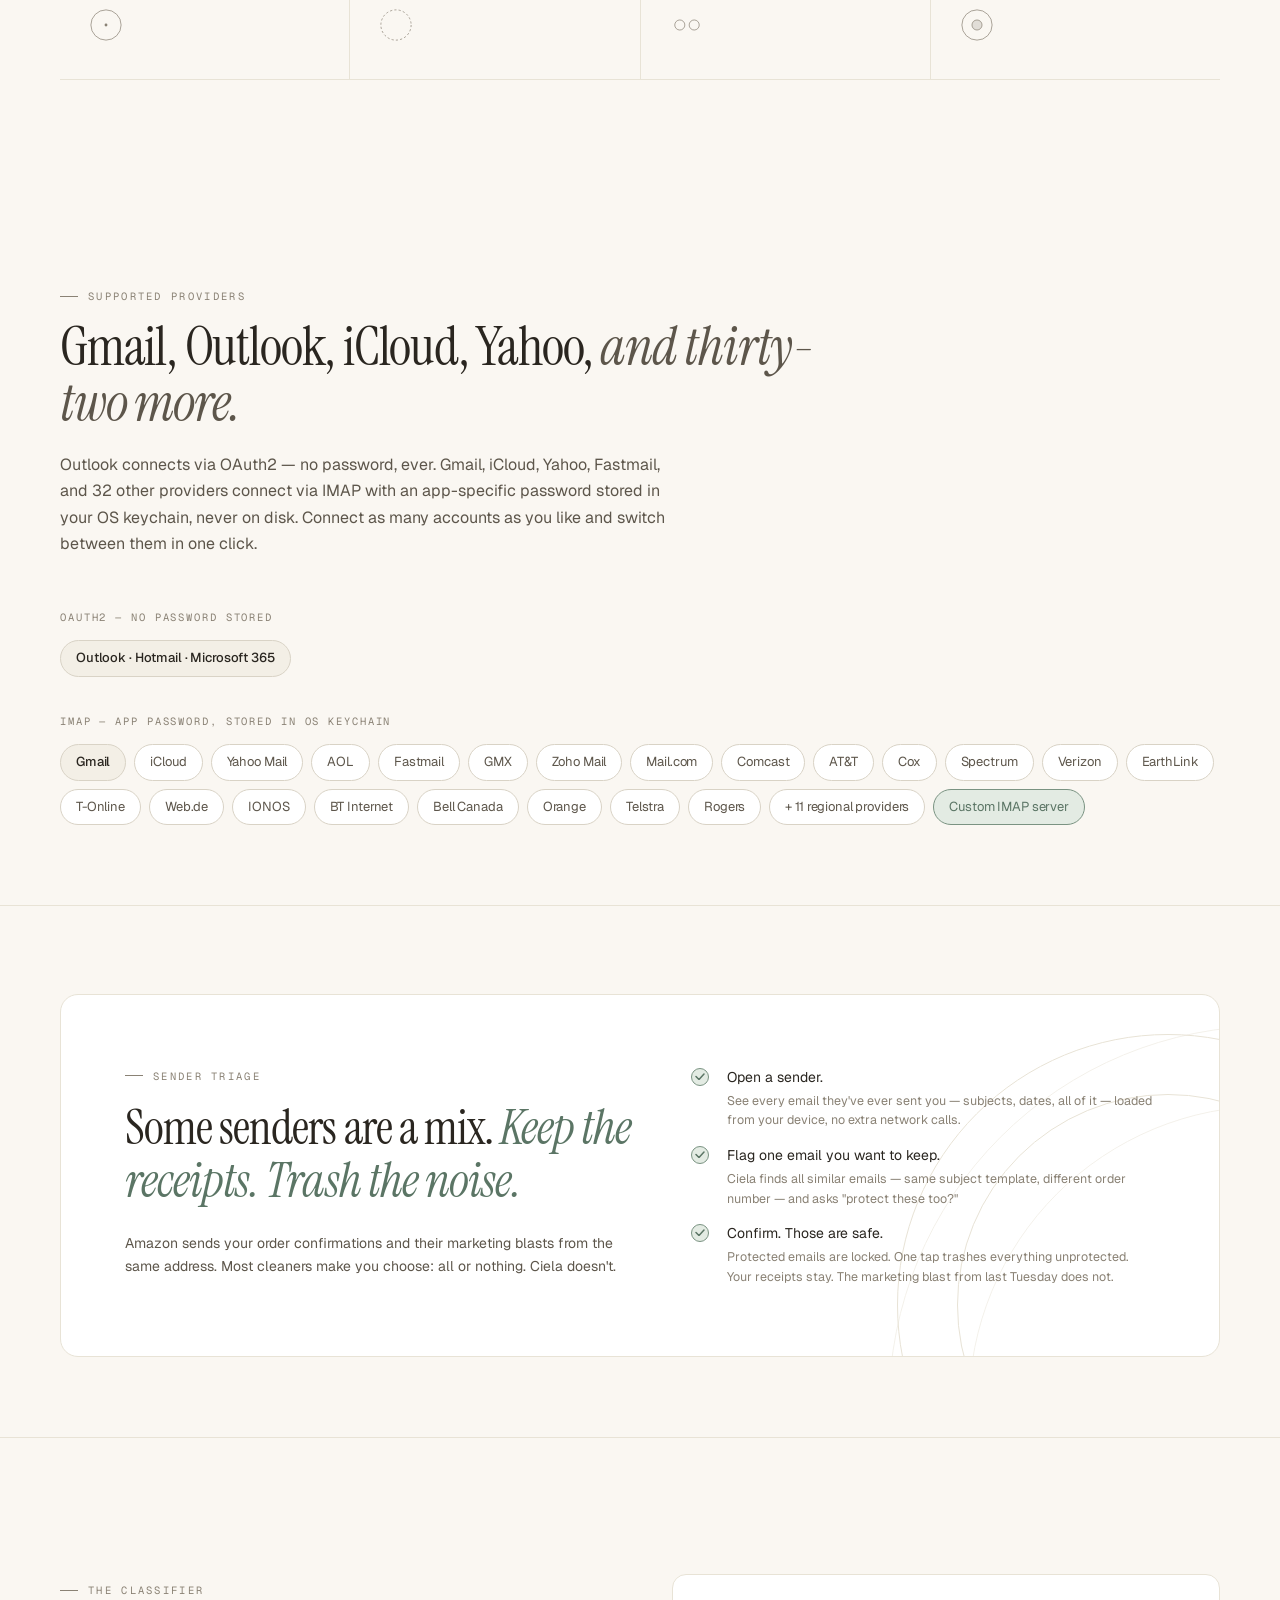
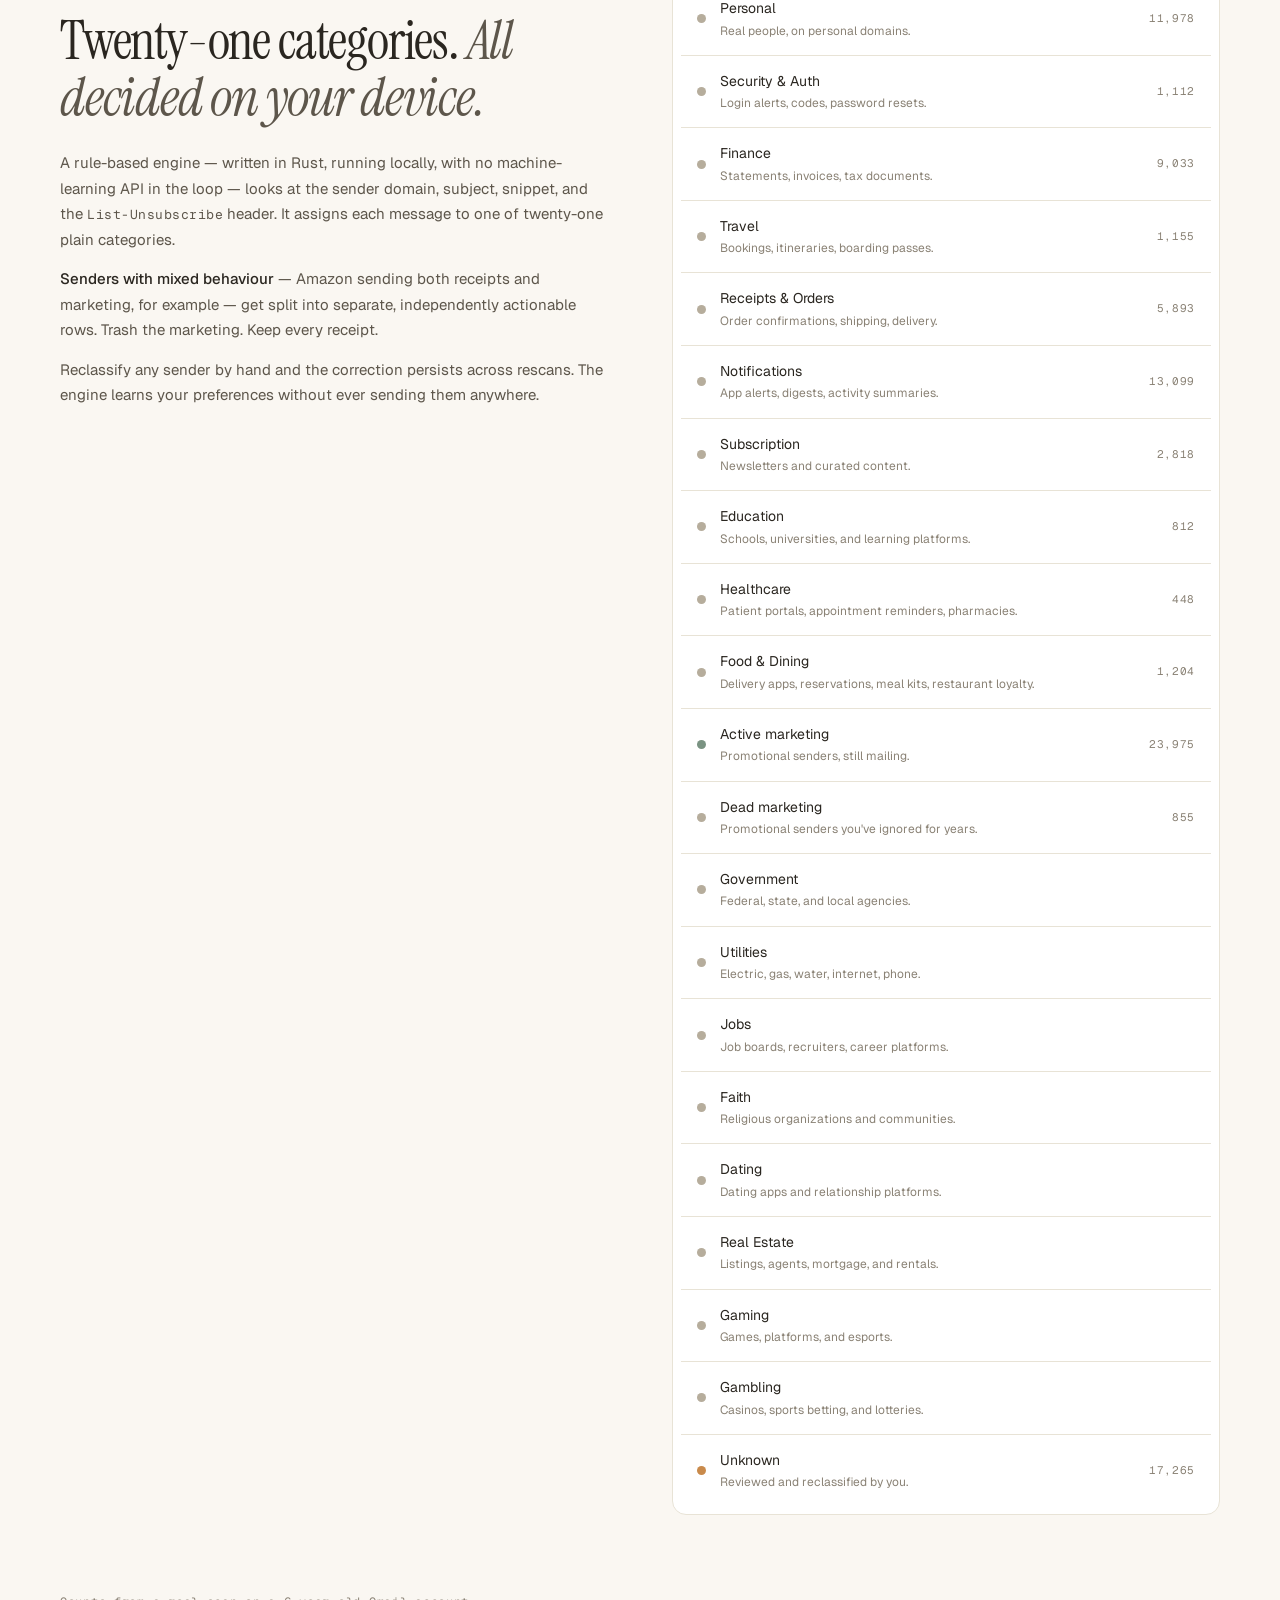
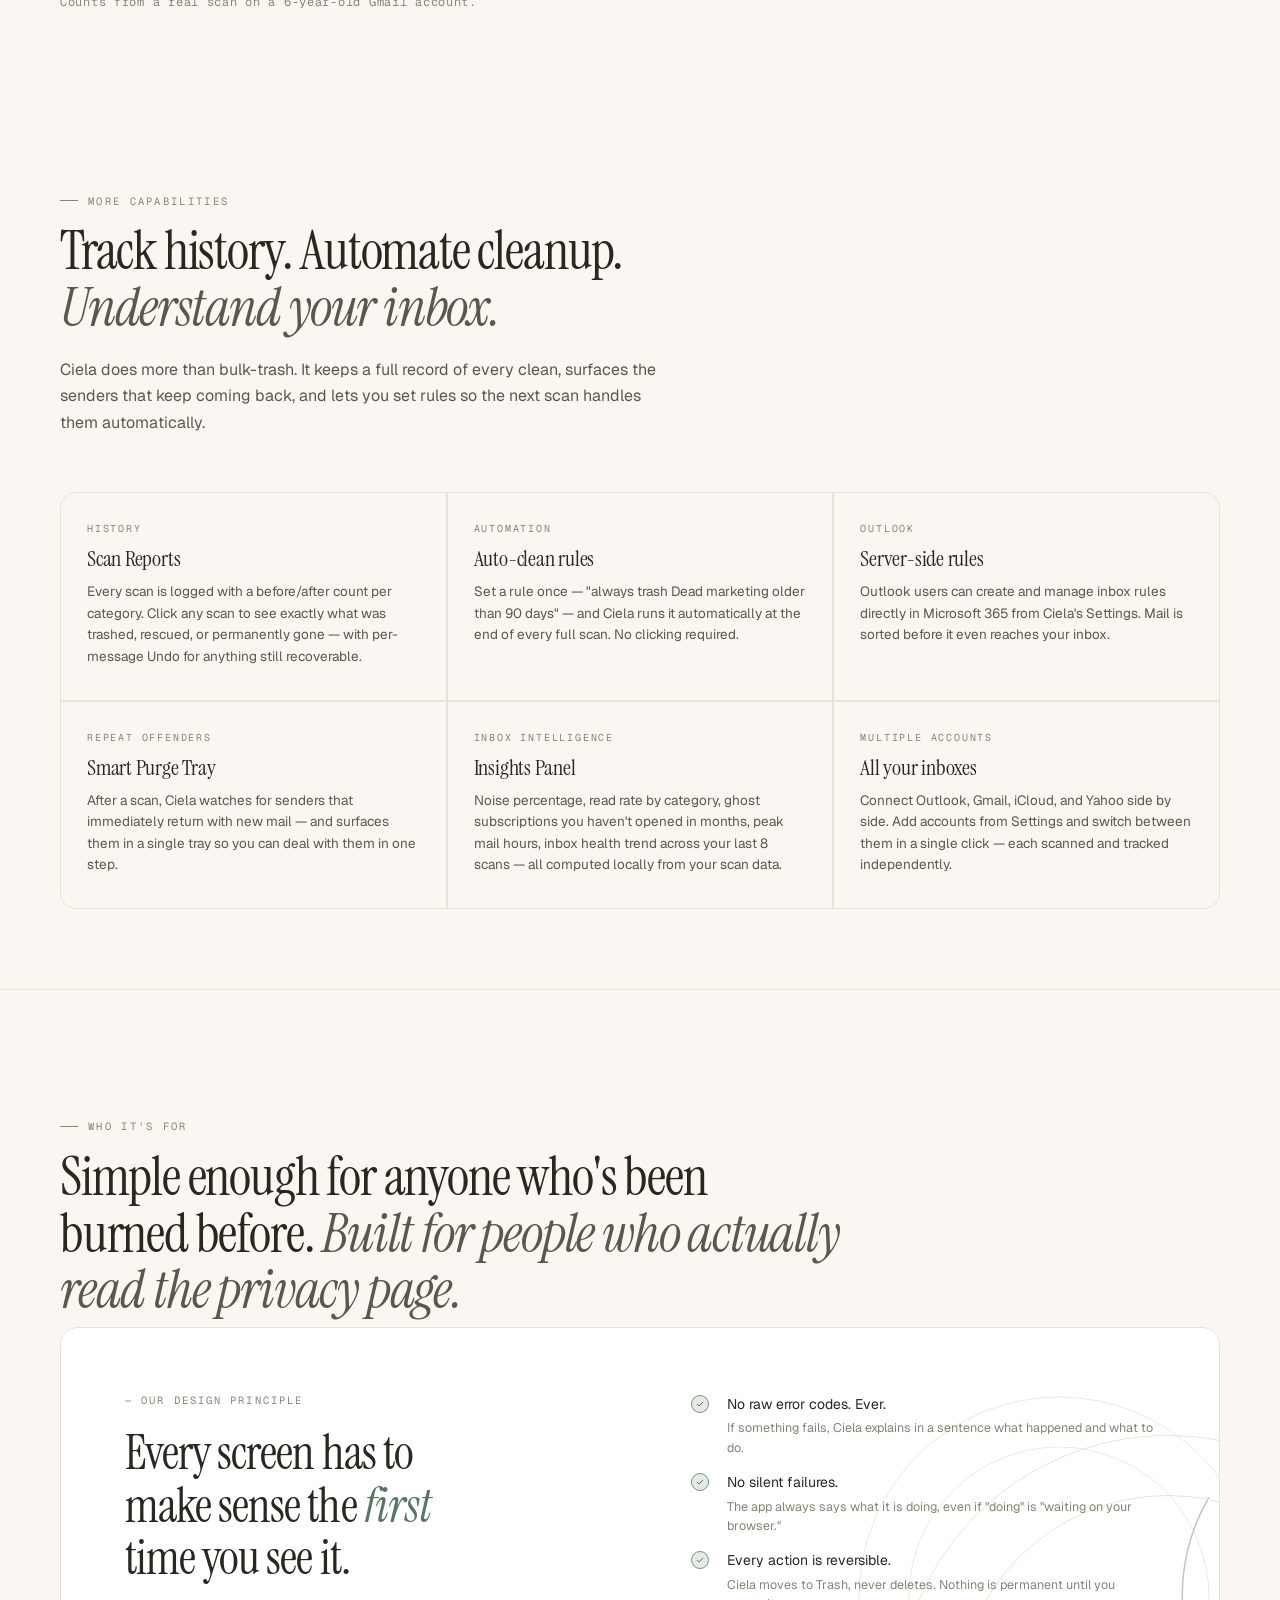
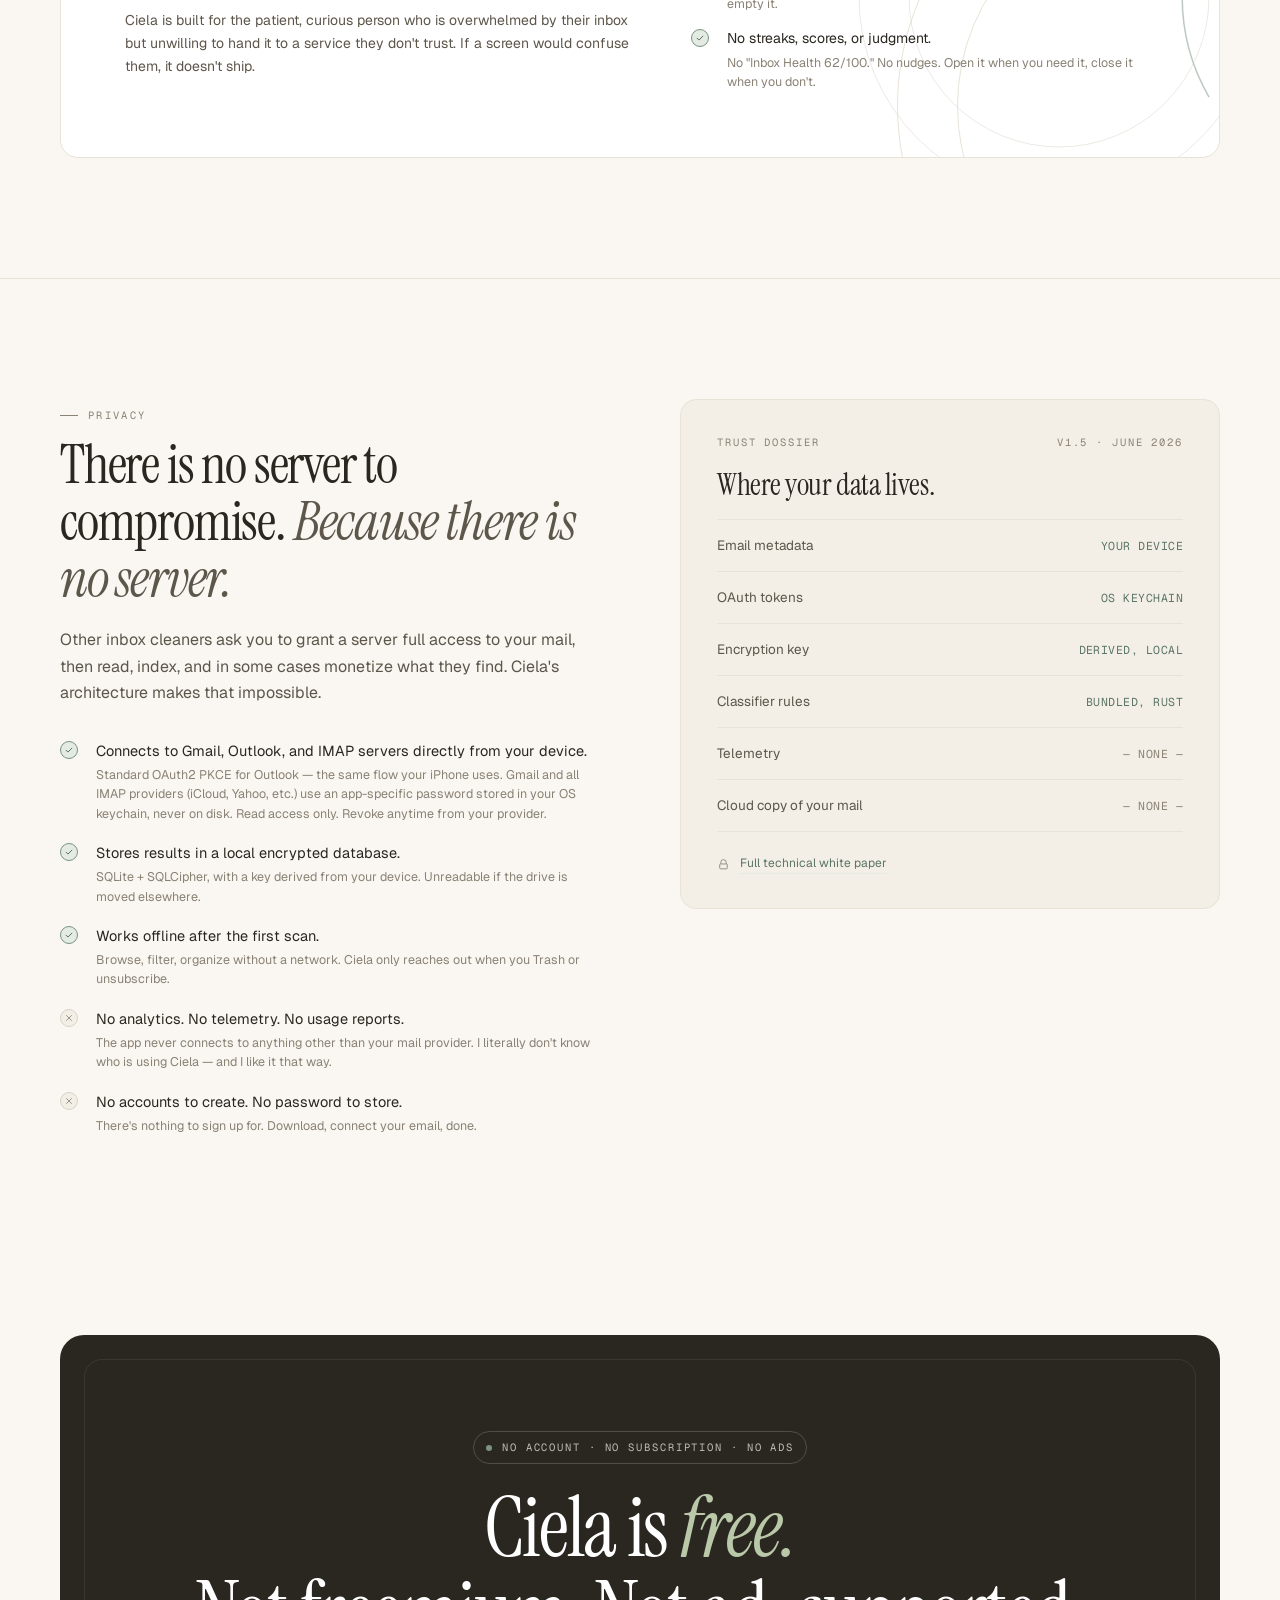
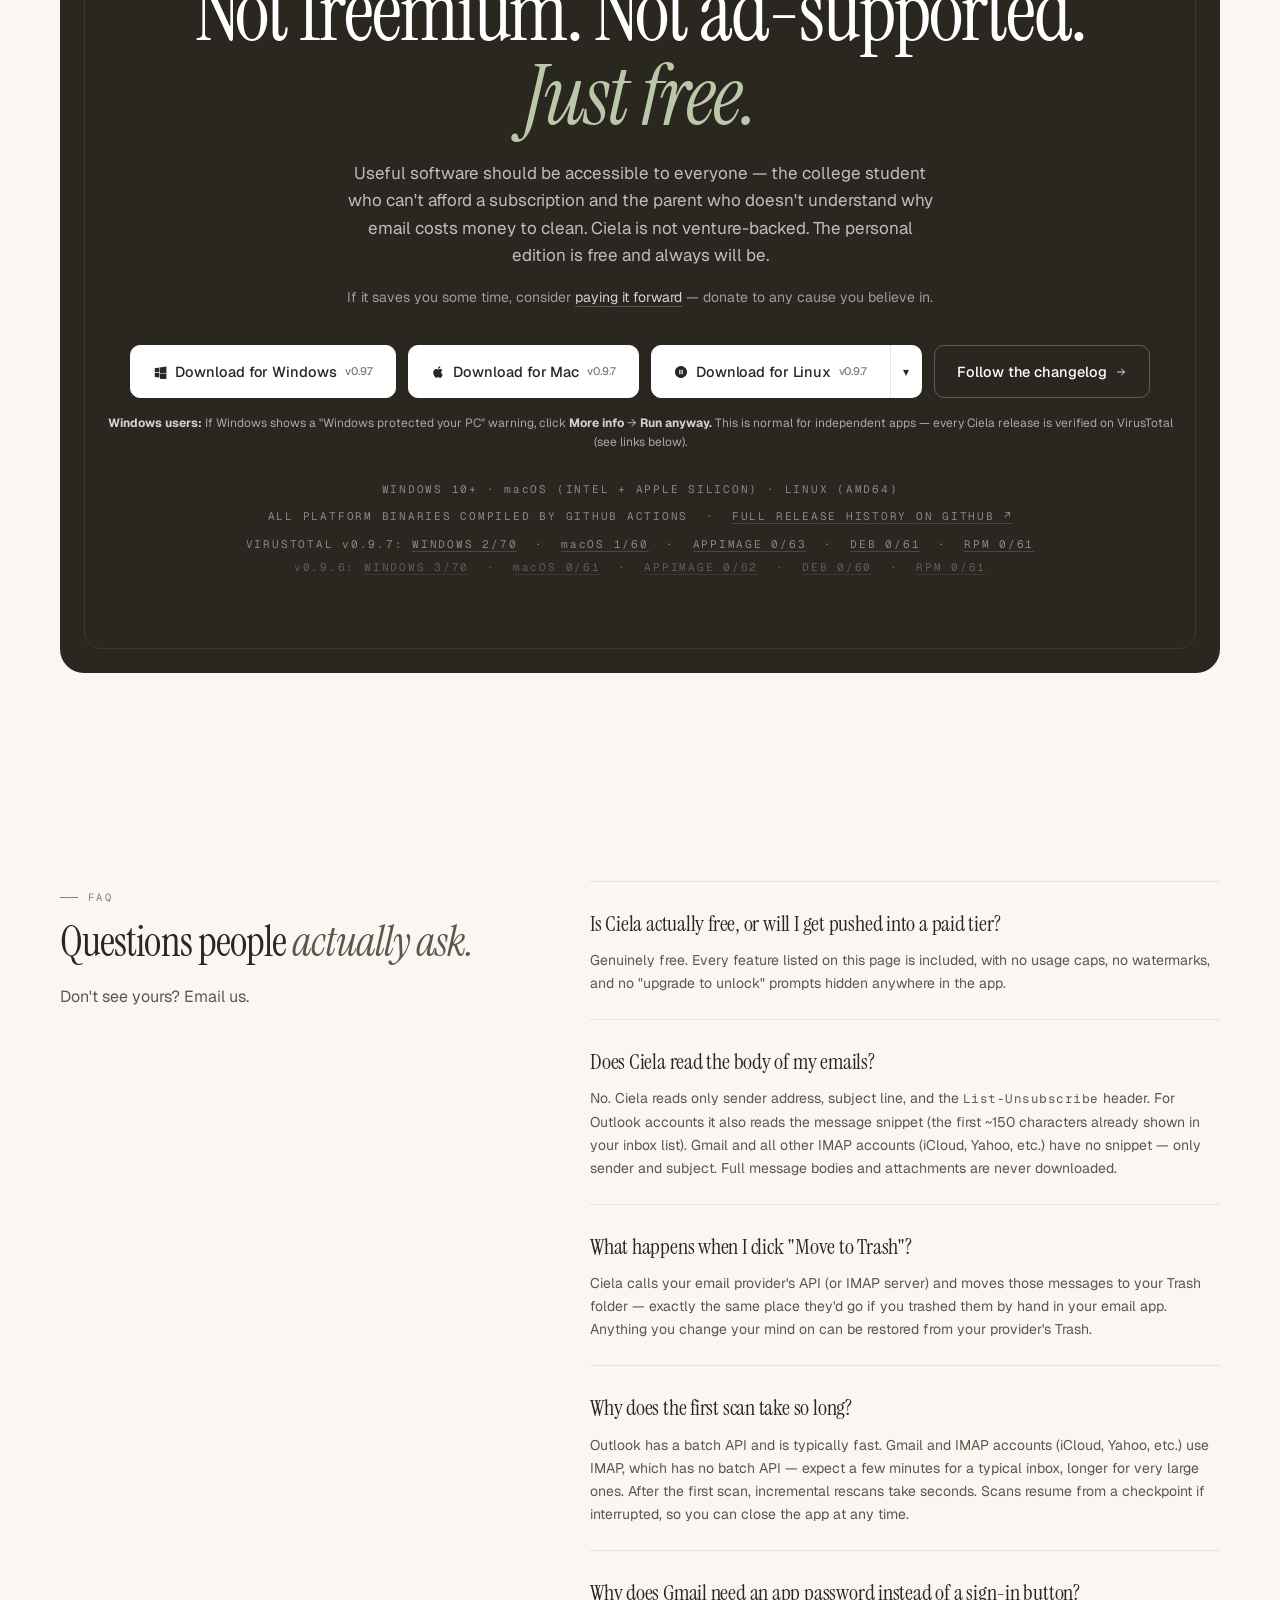
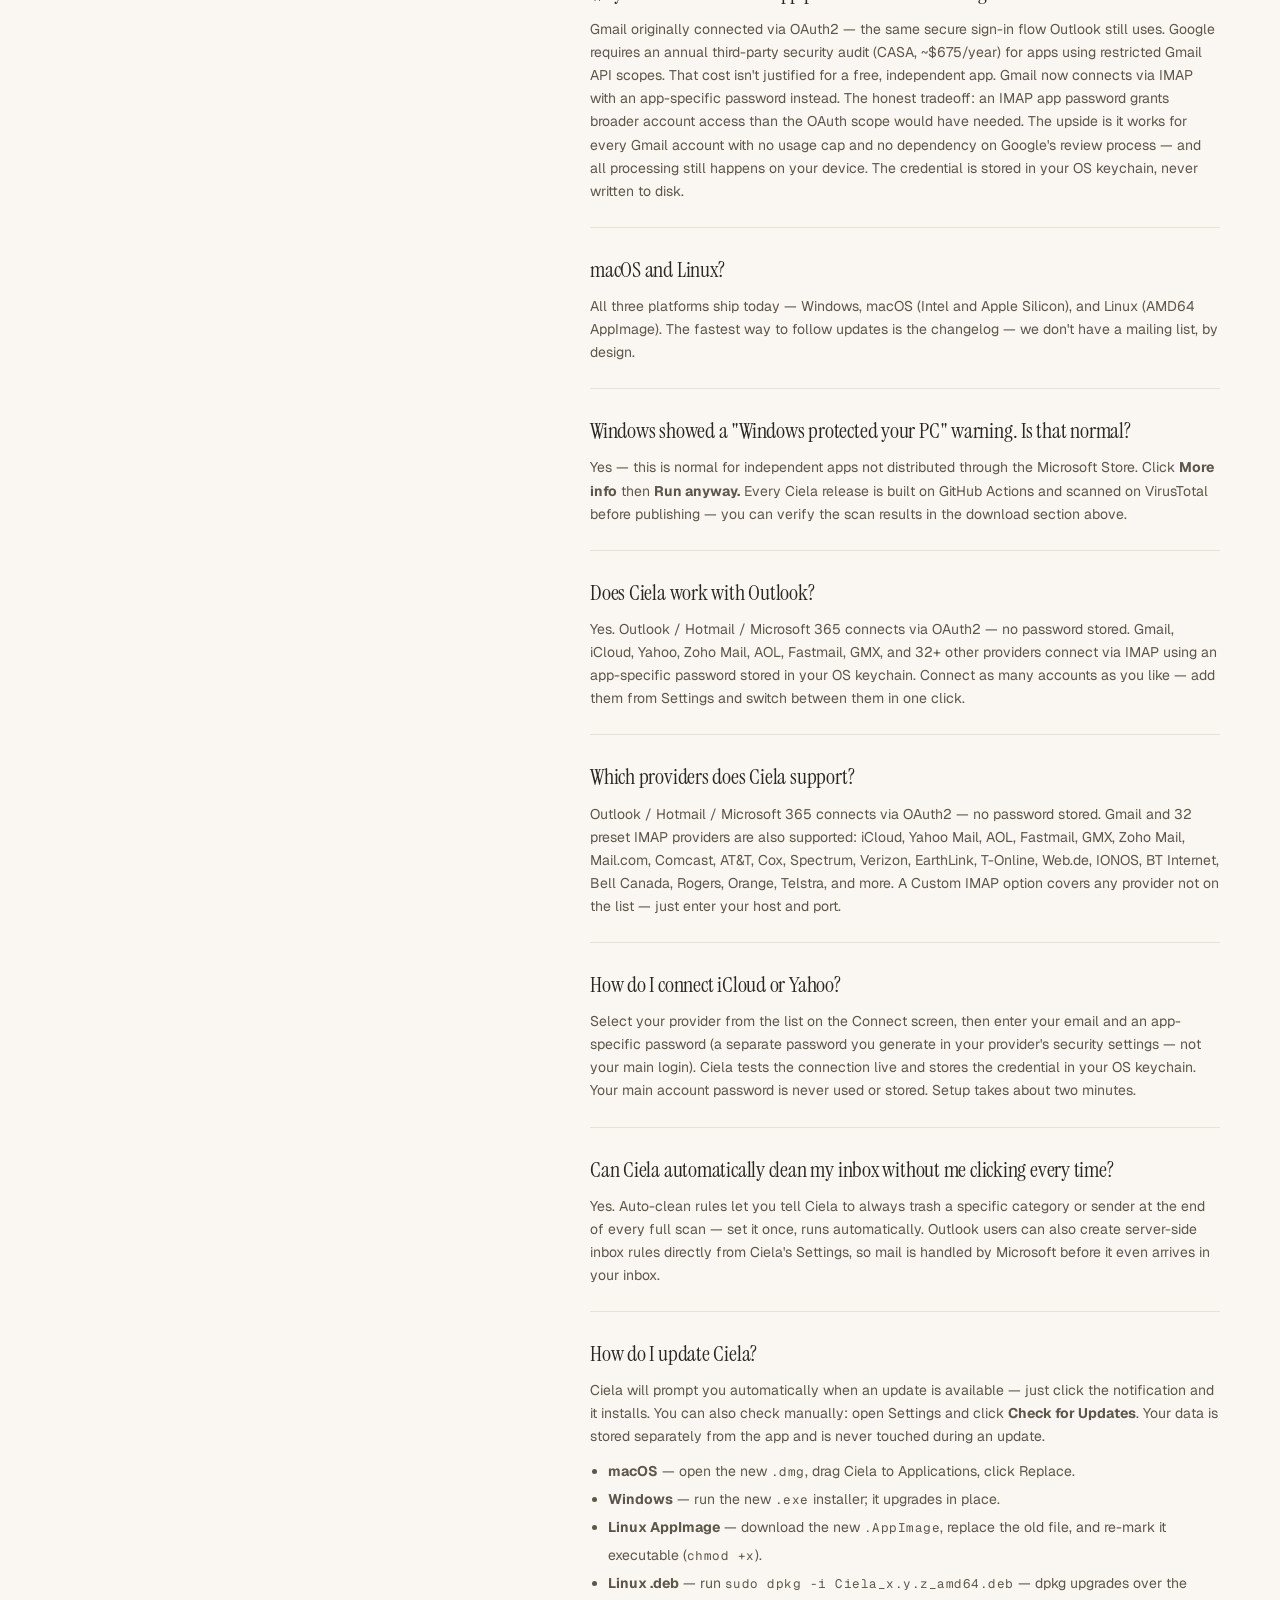
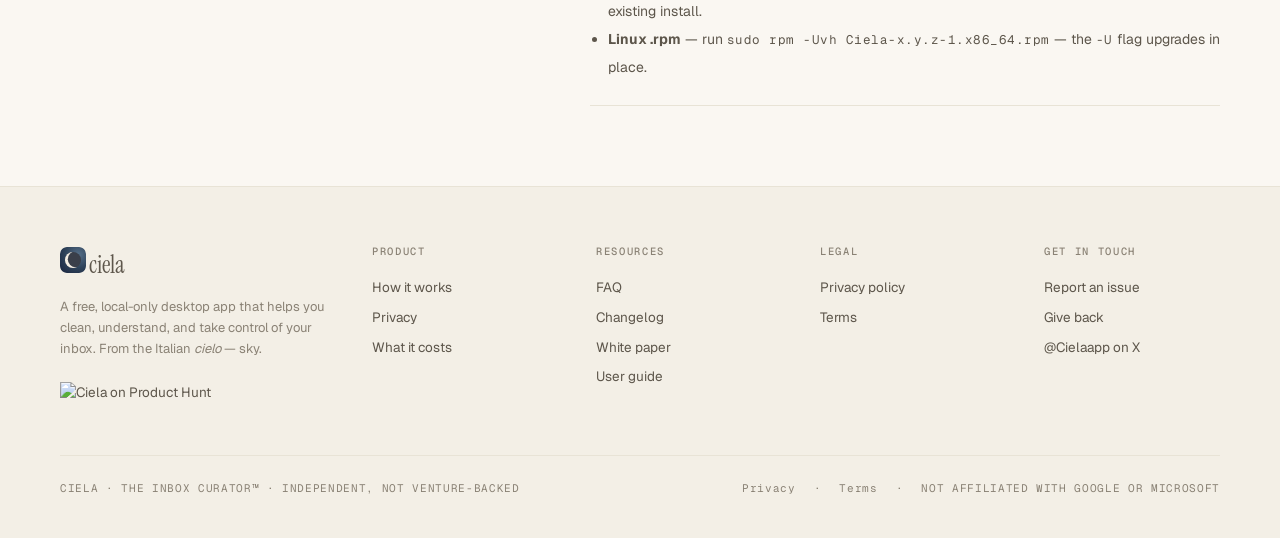
==== commit 7a04c3f5: "fix(site): honest copy — Gmail/IMAP explanation, zero-telemetry, stats attribution - Add FAQ: why Gm" ====
--- a/index.html
+++ b/index.html
@@ -756,6 +756,7 @@
         <div class="cat-row"><span class="dot"></span><div><div class="name">Gambling</div><div class="desc">Casinos, sports betting, and lotteries.</div></div></div>
         <div class="cat-row warn"><span class="dot"></span><div><div class="name">Unknown</div><div class="desc">Reviewed and reclassified by you.</div></div><span class="count">17,265</span></div>
       </div>
+      <p style="margin-top:14px;font-size:12px;color:var(--ink-3);font-family:'Geist Mono',monospace;letter-spacing:.06em;">Counts from a real scan on a 6-year-old Gmail account.</p>
     </div>
   </div>
 </section>
@@ -901,7 +902,7 @@
           <span class="no"><svg width="10" height="10" viewBox="0 0 24 24"><path d="M6 6l12 12M6 18L18 6" fill="none" stroke="currentColor" stroke-width="2" stroke-linecap="round"/></svg></span>
           <div>
             <div class="t">No analytics. No telemetry. No usage reports.</div>
-            <div class="s">The app never connects to anything other than your mail provider. We don't know you exist, and we like it that way.</div>
+            <div class="s">The app never connects to anything other than your mail provider. I literally don't know who is using Ciela — and I like it that way.</div>
           </div>
         </div>
         <div class="item">
@@ -1036,6 +1037,10 @@
           <p class="faq-a">Outlook has a batch API and is typically fast. Gmail and IMAP accounts (iCloud, Yahoo, etc.) use IMAP, which has no batch API — expect a few minutes for a typical inbox, longer for very large ones. After the first scan, incremental rescans take seconds. Scans resume from a checkpoint if interrupted, so you can close the app at any time.</p>
         </div>
         <div class="faq-item">
+          <h4 class="faq-q">Why does Gmail need an app password instead of a sign-in button?</h4>
+          <p class="faq-a">Gmail originally connected via OAuth2 — the same secure sign-in flow Outlook still uses. Google requires an annual third-party security audit (CASA, ~$675/year) for apps using restricted Gmail API scopes. That cost isn't justified for a free, independent app. Gmail now connects via IMAP with an app-specific password instead. The honest tradeoff: an IMAP app password grants broader account access than the OAuth scope would have needed. The upside is it works for every Gmail account with no usage cap and no dependency on Google's review process — and all processing still happens on your device. The credential is stored in your OS keychain, never written to disk.</p>
+        </div>
+        <div class="faq-item">
           <h4 class="faq-q">macOS and Linux?</h4>
           <p class="faq-a">All three platforms ship today — Windows, macOS (Intel and Apple Silicon), and Linux (AMD64 AppImage). The fastest way to follow updates is the changelog — we don't have a mailing list, by design.</p>
         </div>
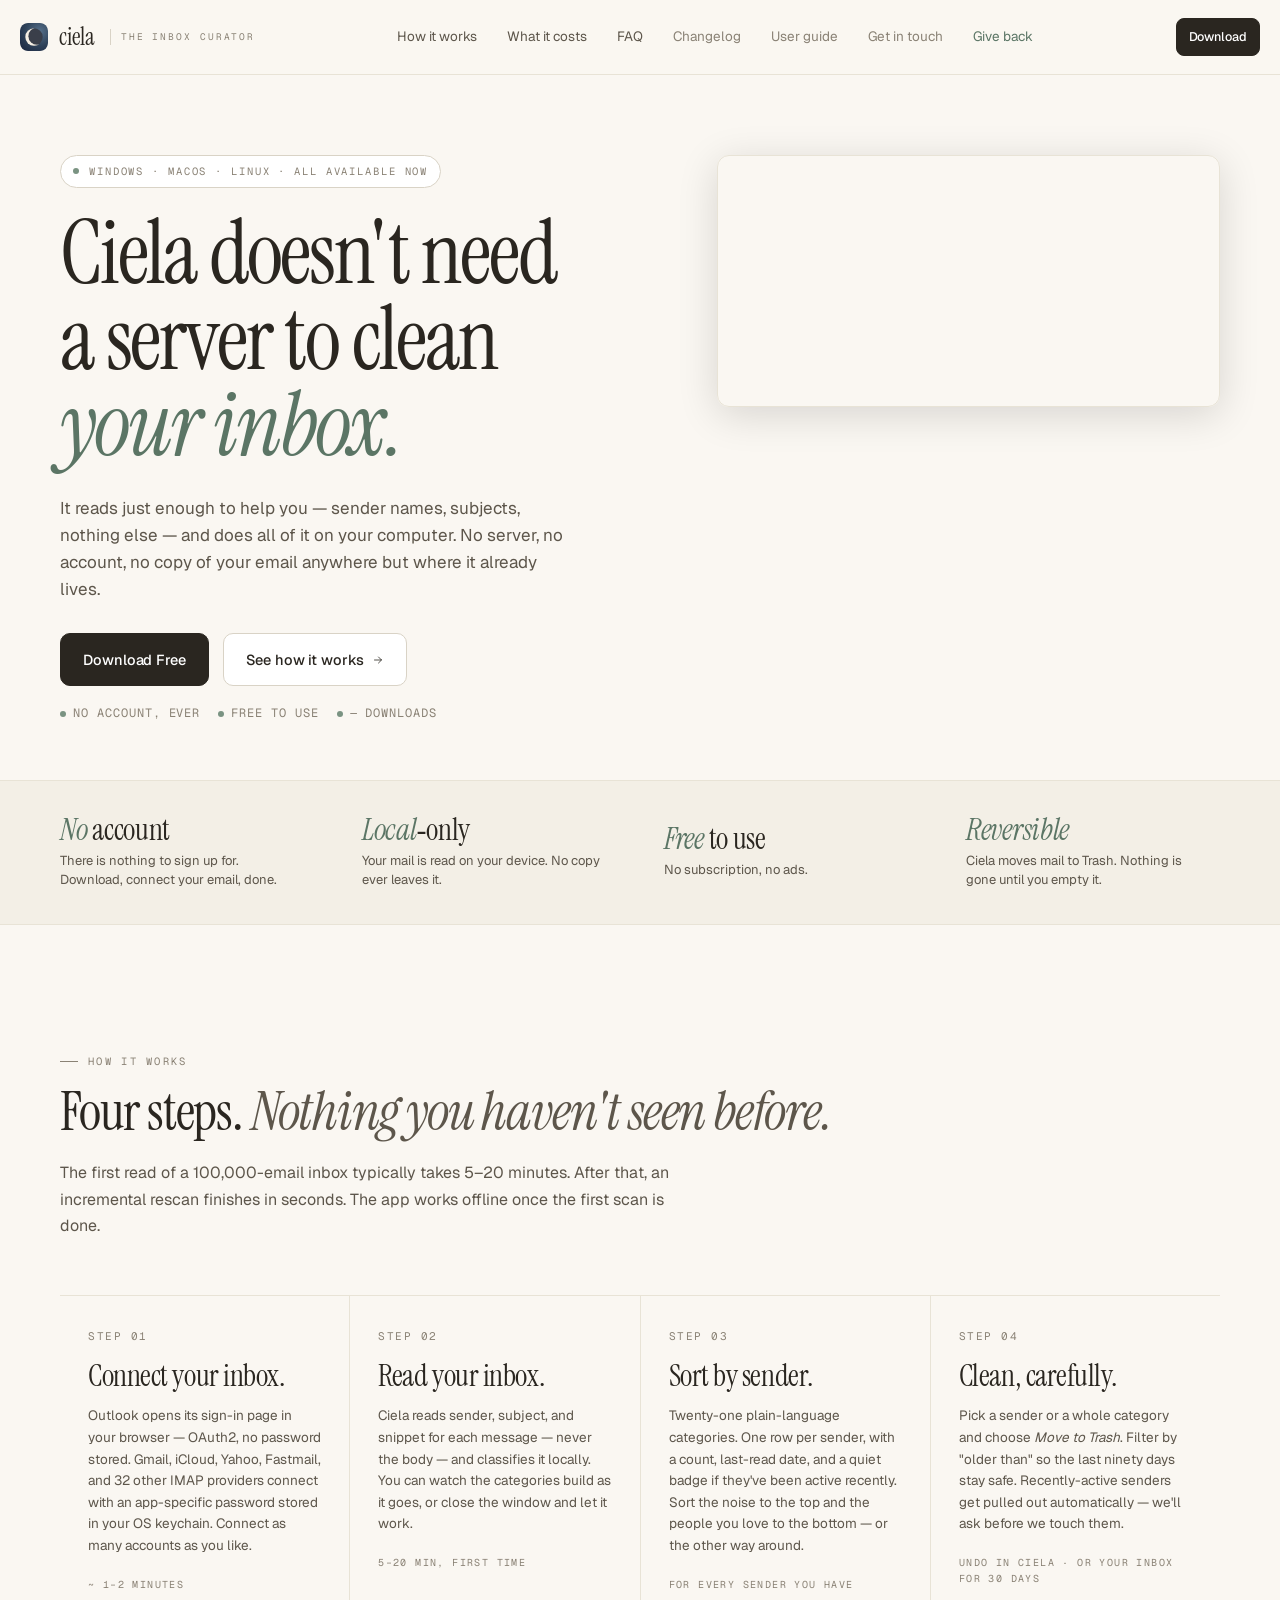
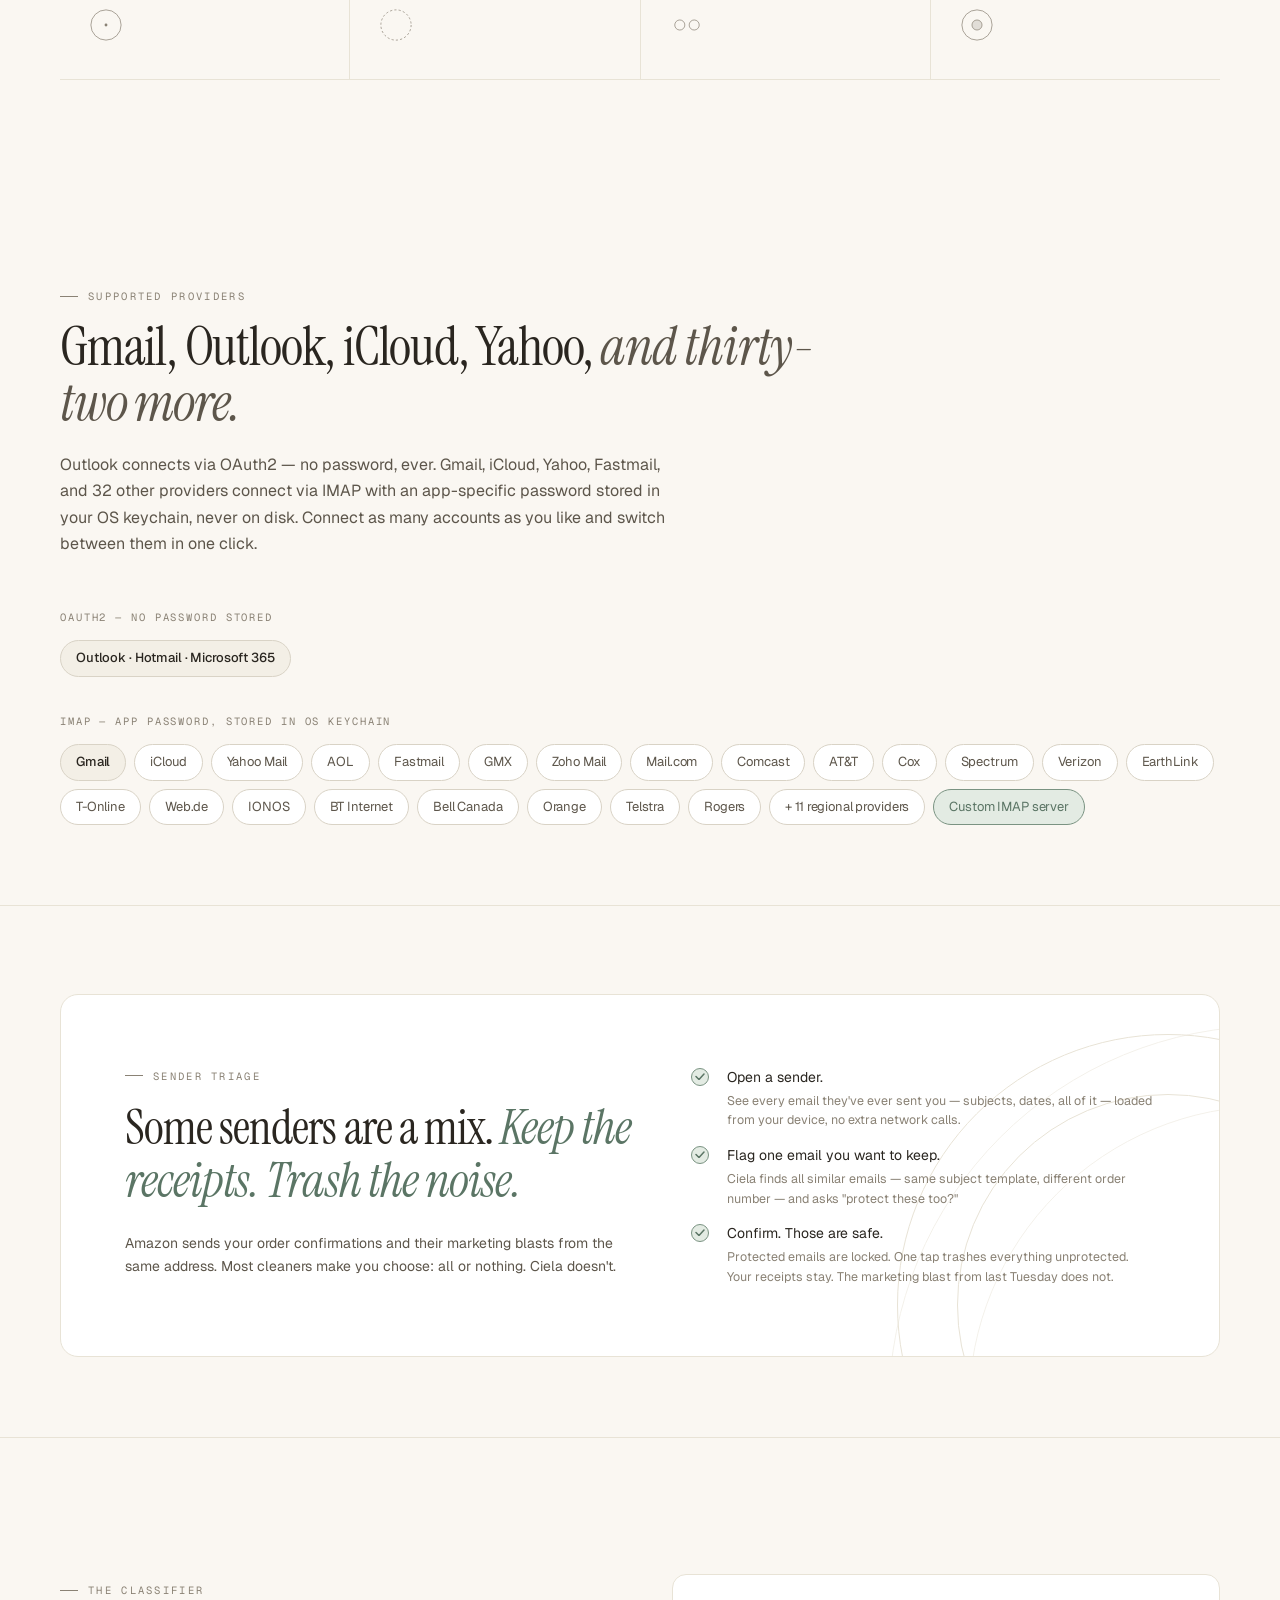
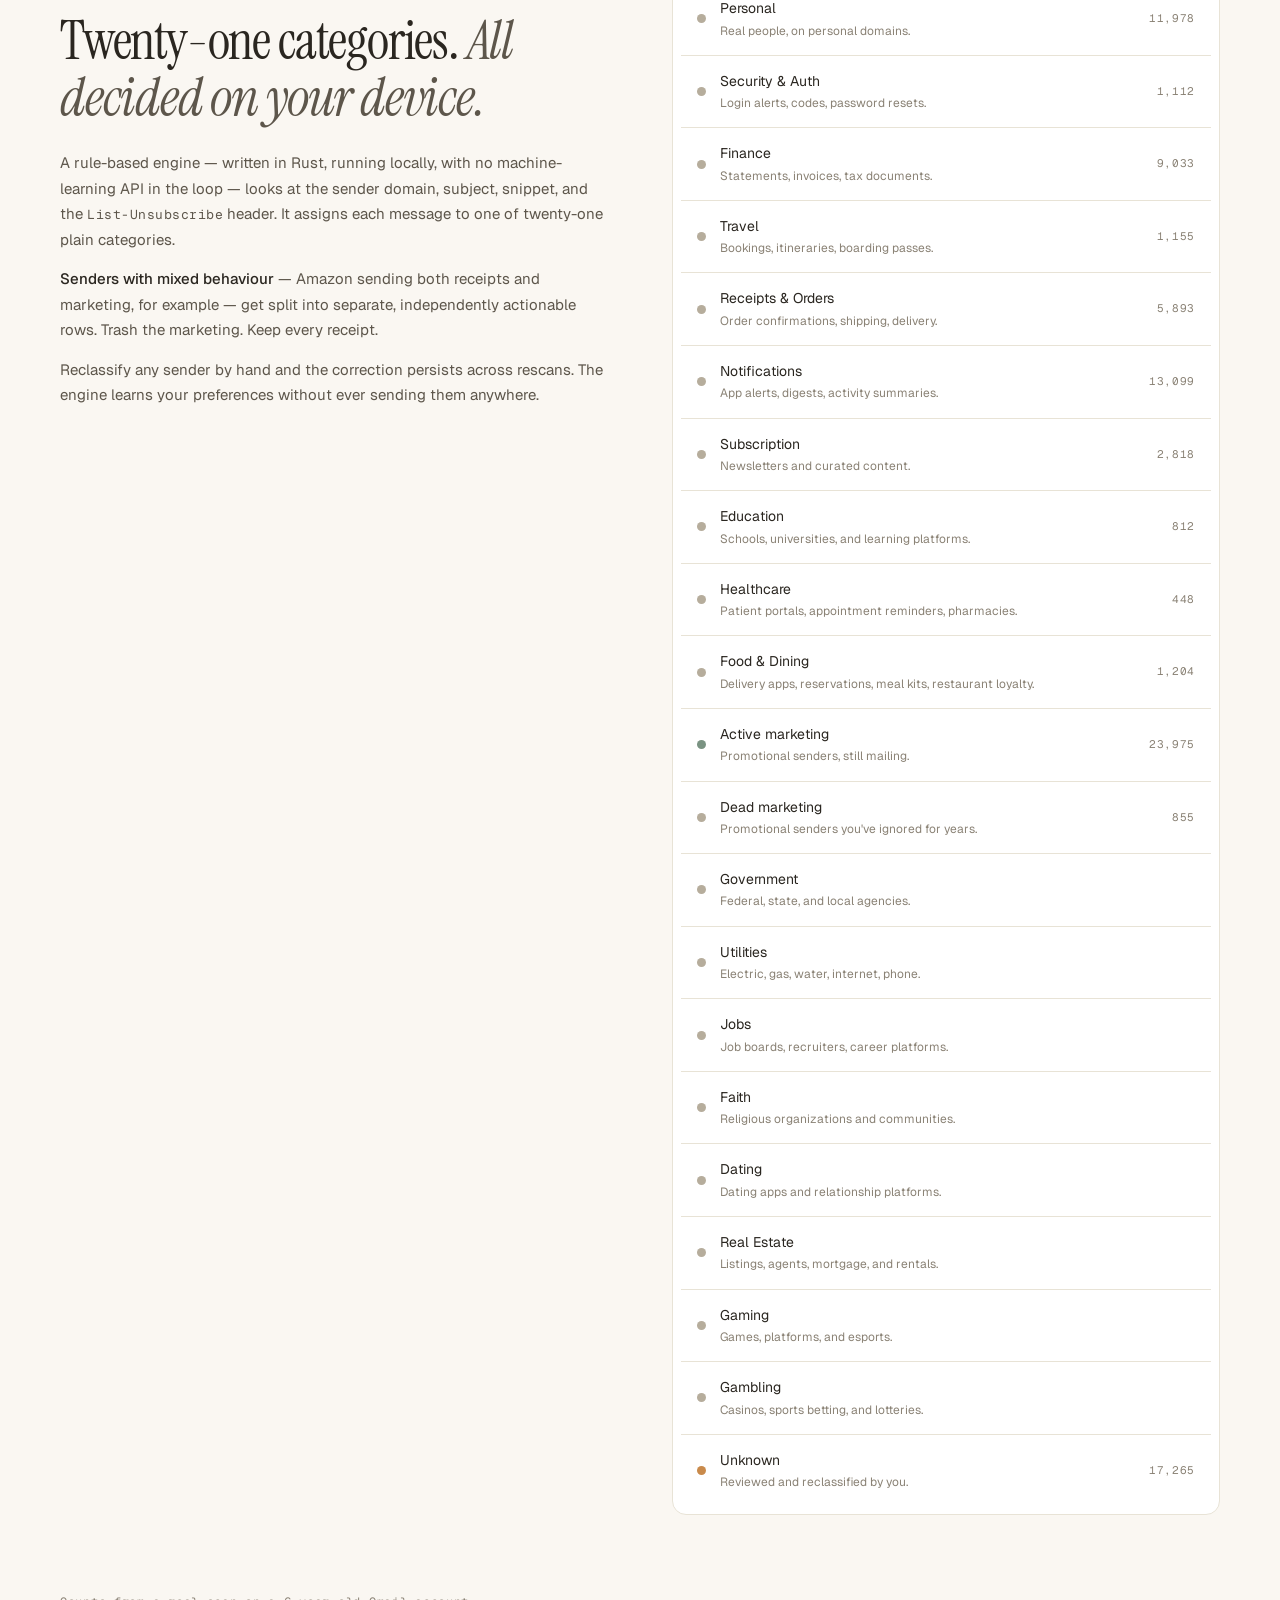
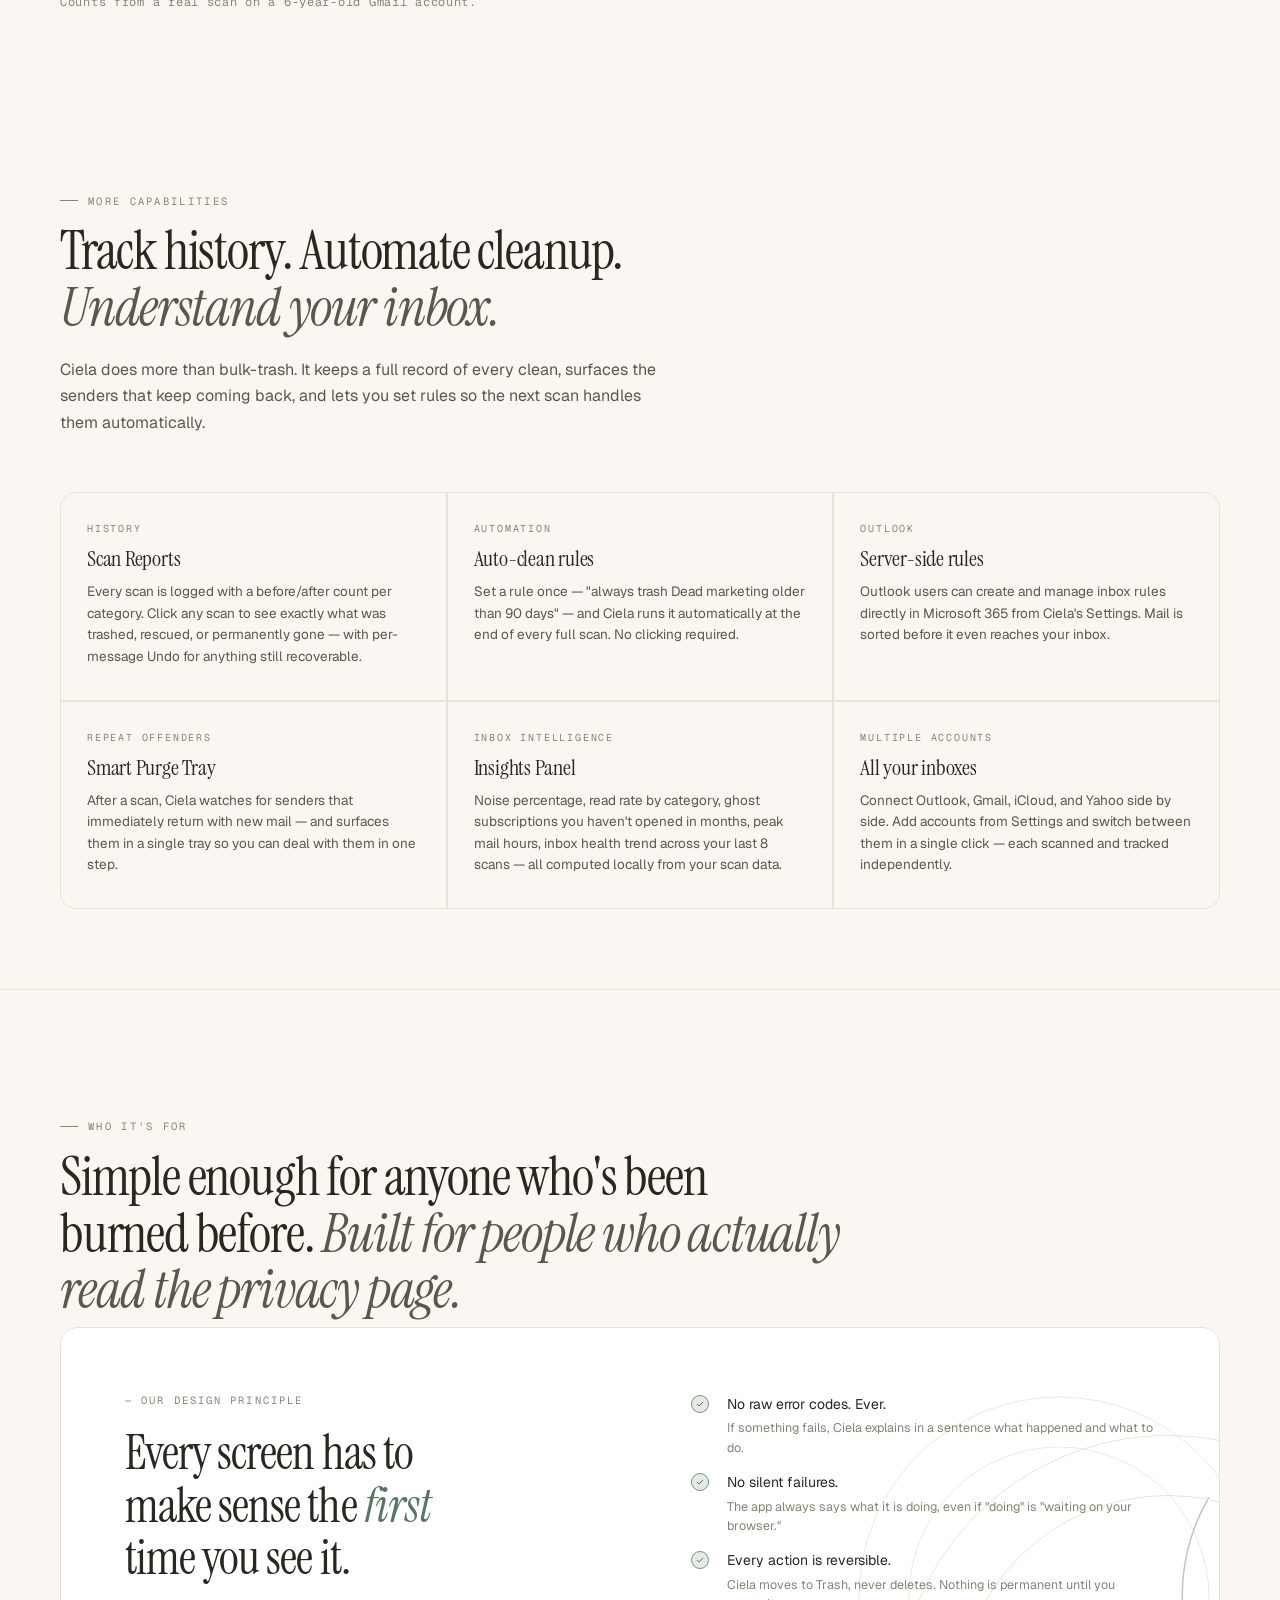
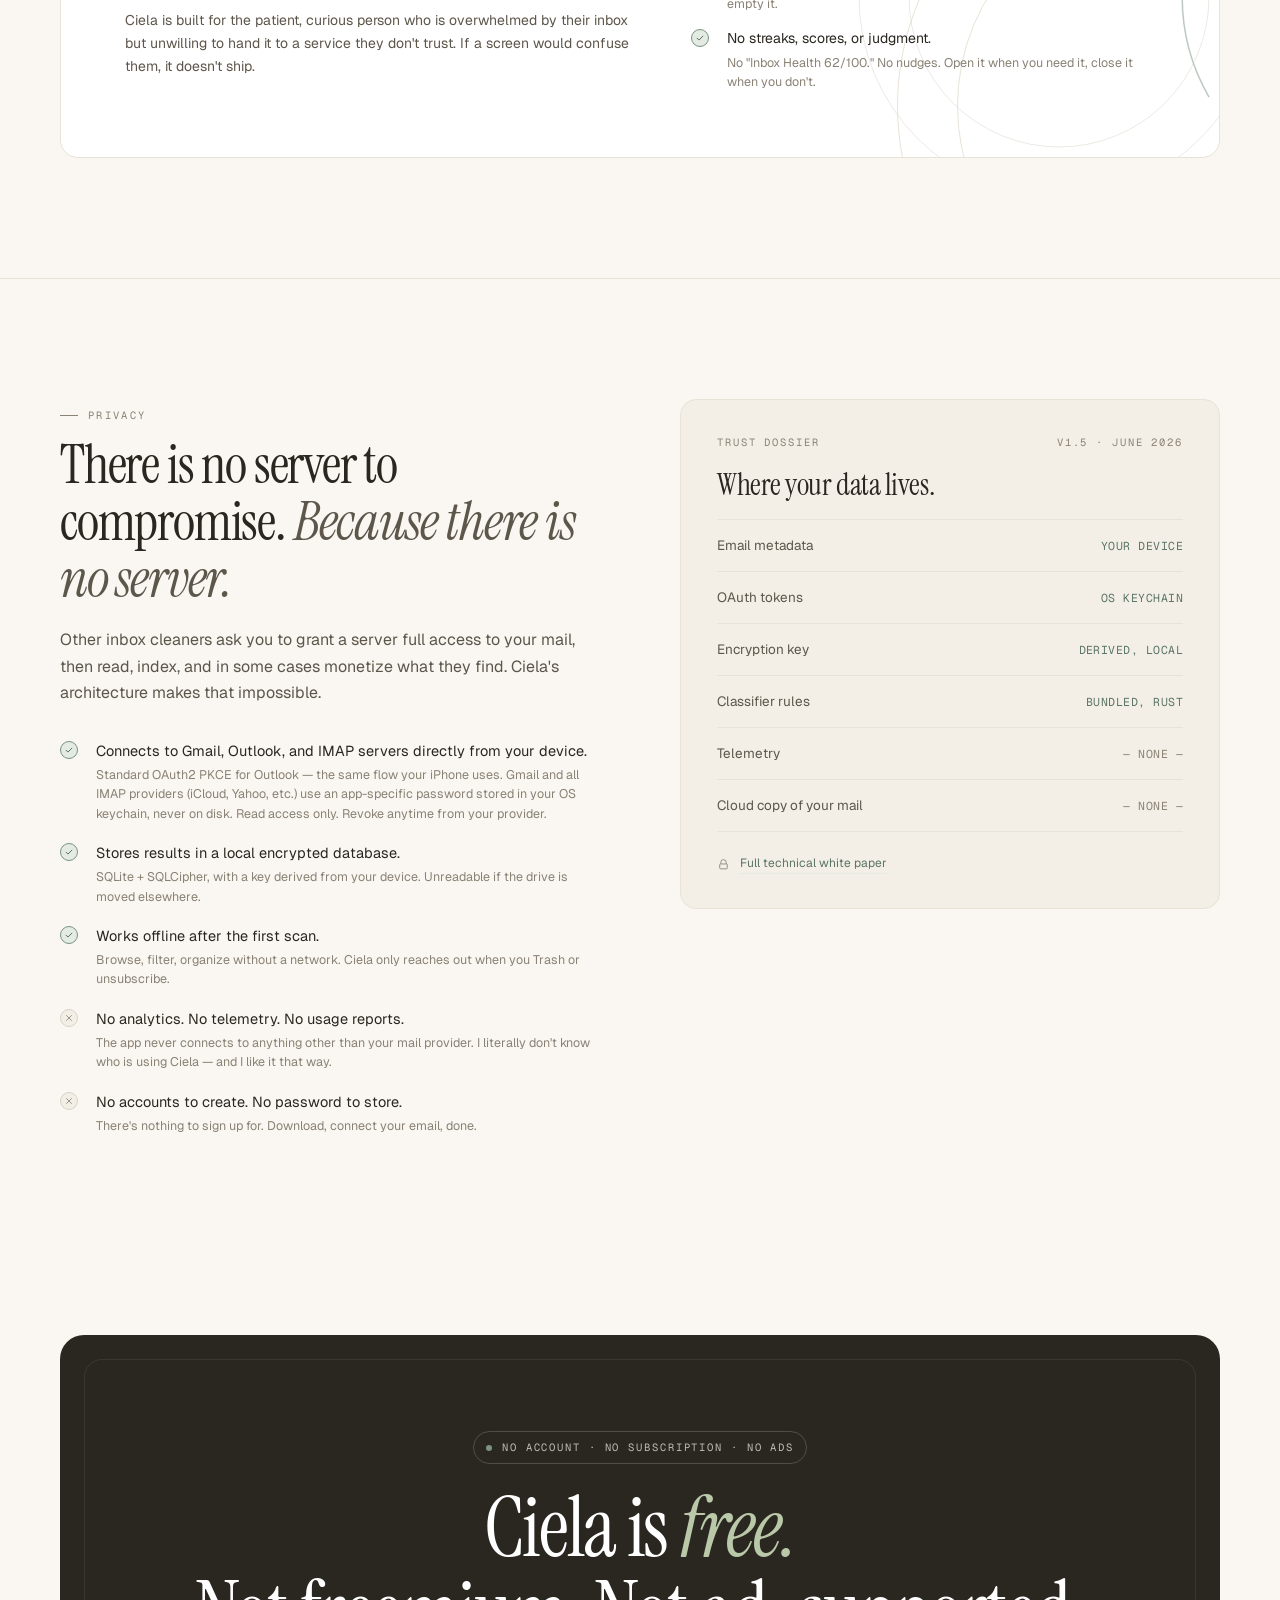
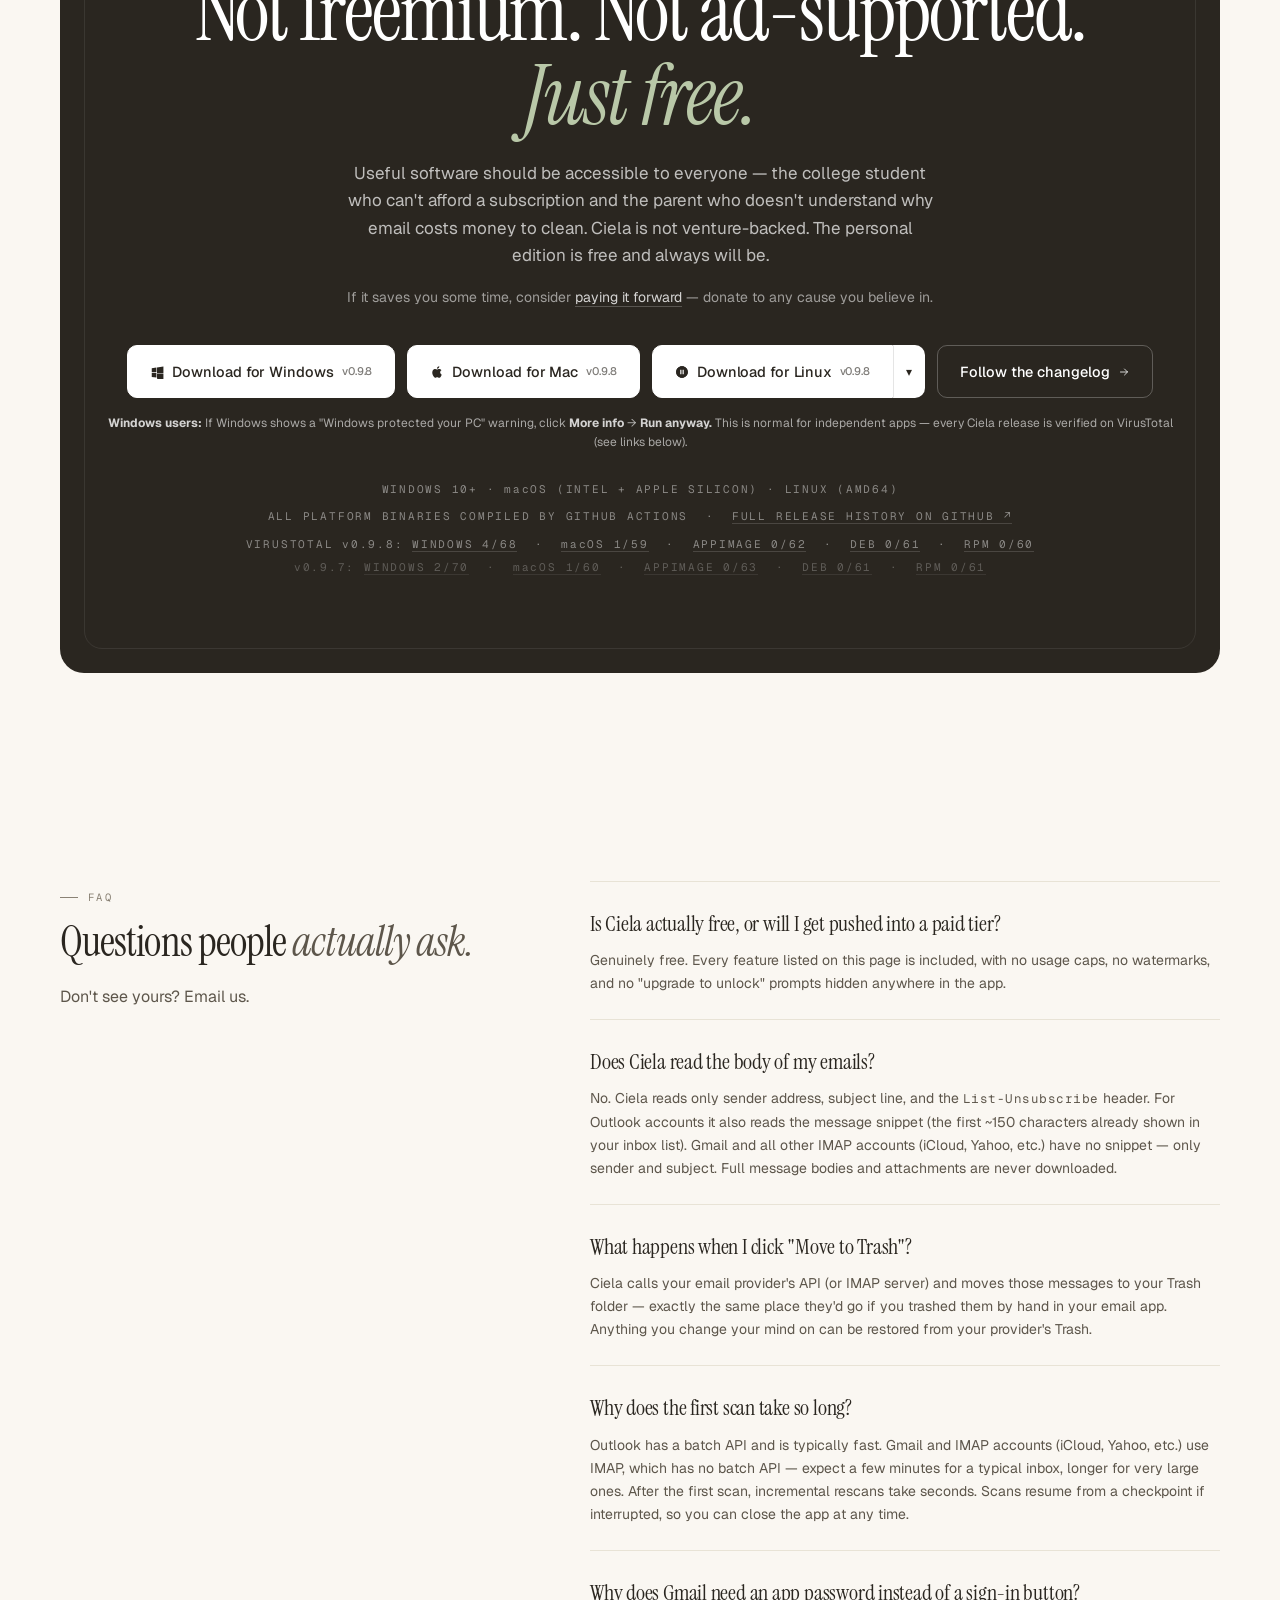
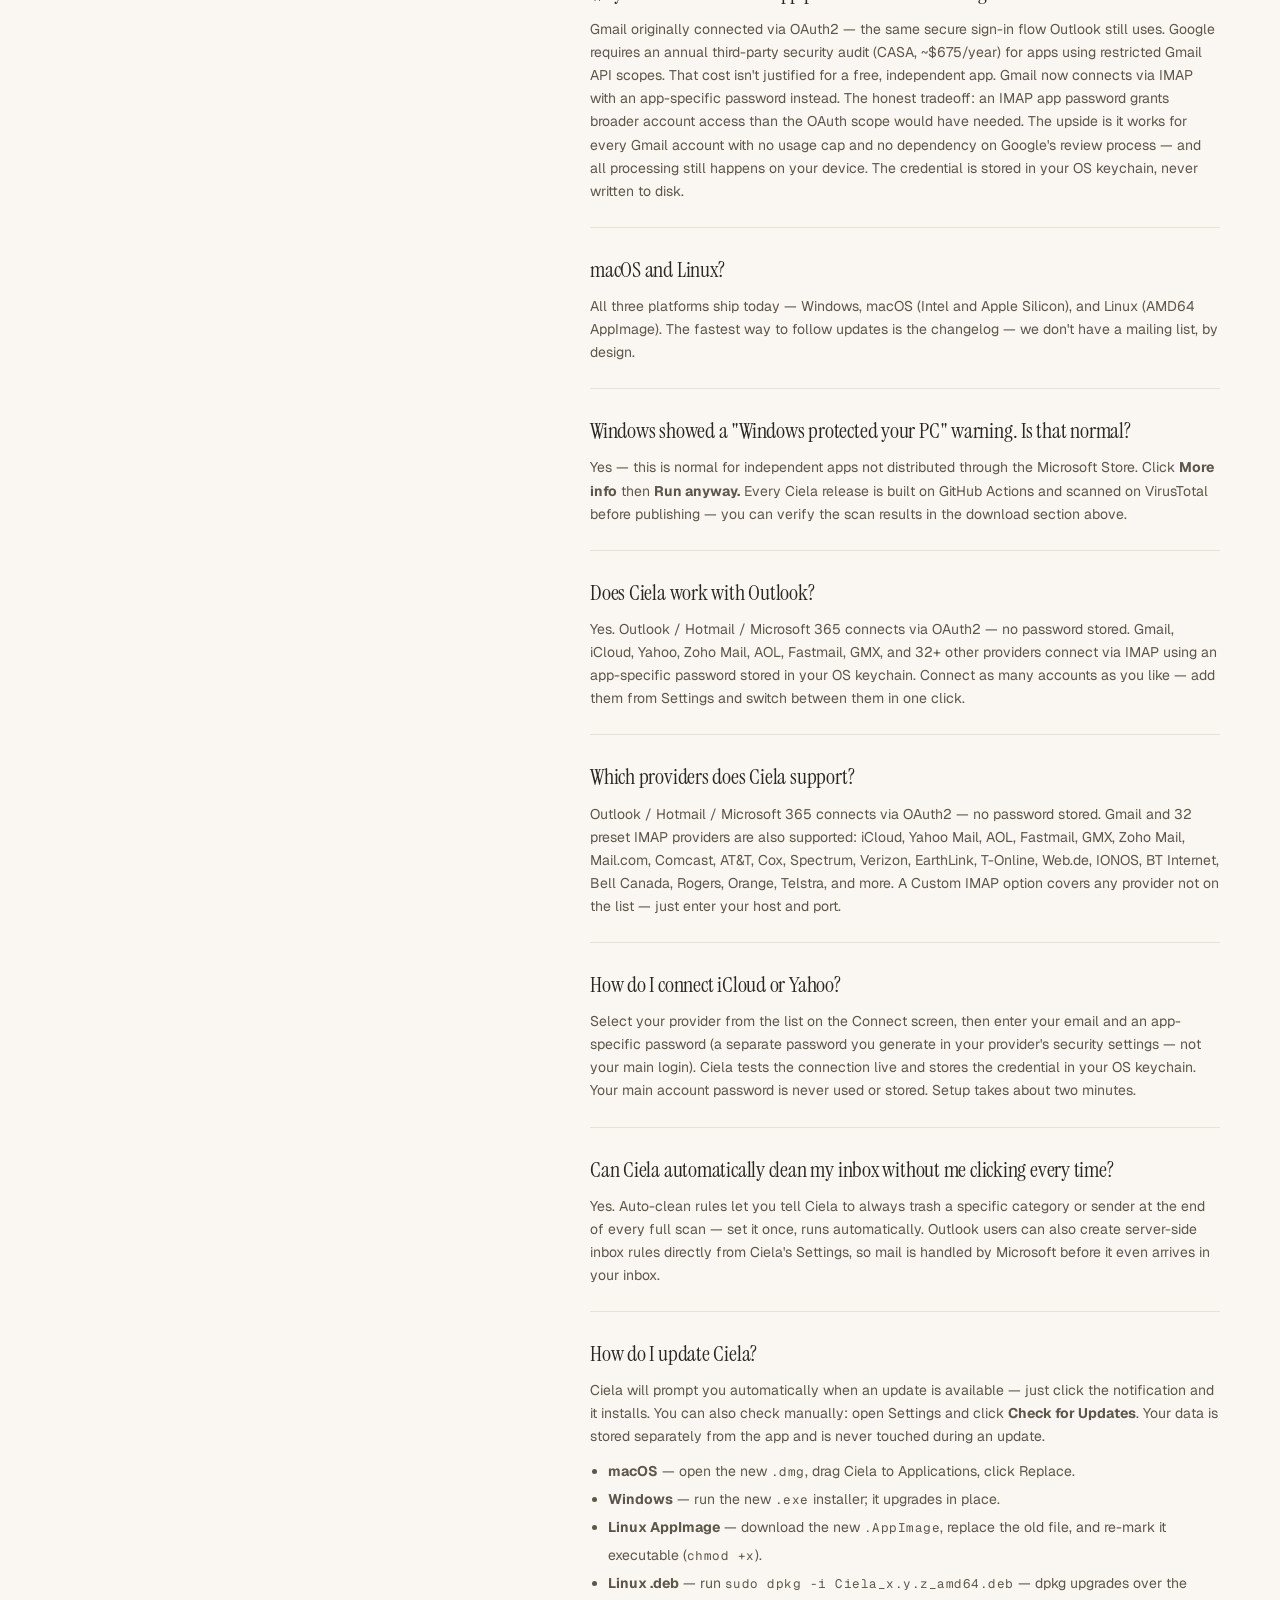
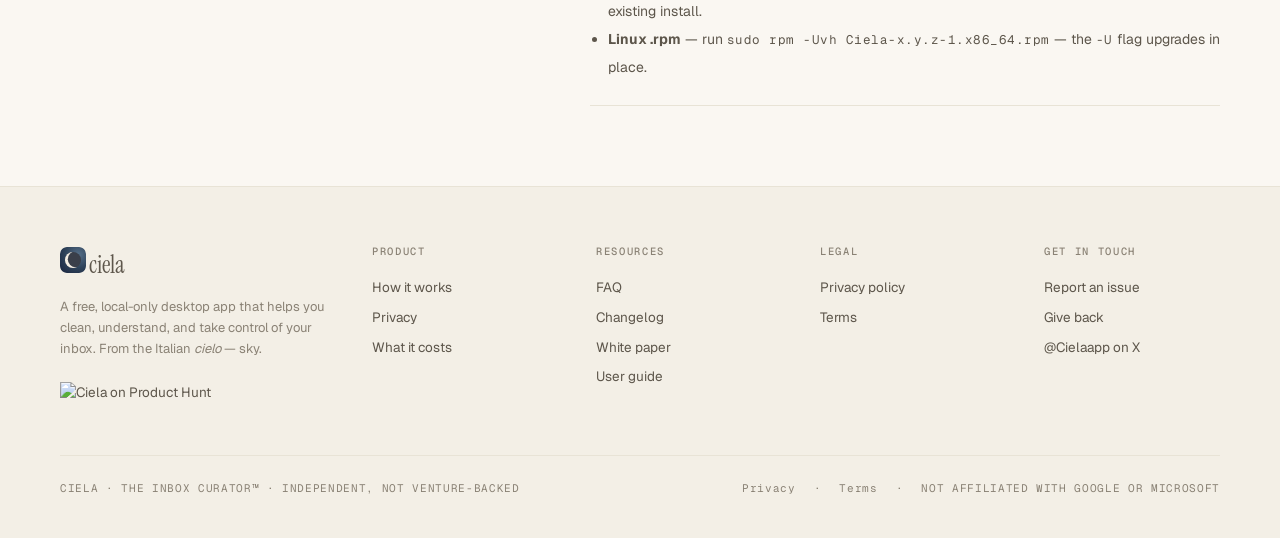
==== commit b858c260: "release: update site to v0.9.8" ====
--- a/index.html
+++ b/index.html
@@ -43,7 +43,7 @@
       "description": "Free, local-only inbox cleaner for Gmail, Outlook, iCloud, Yahoo, Fastmail, Zoho, AOL, GMX, and 32+ IMAP providers on Windows, macOS, and Linux. Classifies emails by sender across twenty-one categories and lets you bulk-clean years of inbox clutter in minutes. No cloud, no accounts, no telemetry.",
       "applicationCategory": "UtilitiesApplication",
       "operatingSystem": "Windows 10, Windows 11, macOS (Apple Silicon), Linux (AMD64)",
-      "softwareVersion": "0.9.7",
+      "softwareVersion": "0.9.8",
       "offers": {
         "@type": "Offer",
         "price": "0",
@@ -967,28 +967,28 @@
         If it saves you some time, consider <a href="give.html" style="color:rgba(255,255,255,.8);border-bottom:1px solid rgba(255,255,255,.22);">paying it forward</a> — donate to any cause you believe in.
       </p>
       <div class="row">
-        <a class="btn big" href="https://github.com/ciela-app/ciela-app.github.io/releases/download/v0.9.7/Ciela_0.9.7_x64-setup.exe">
+        <a class="btn big" href="https://github.com/Opoohwan/Ciela/releases/download/v0.9.8/Ciela_0.9.8_x64-setup.exe">
           <svg width="14" height="14" viewBox="0 0 24 24" fill="currentColor"><path d="M3 5.5l8-1.1v8.1H3zm0 8h8v8.1l-8-1.1zm9-9.2l11-1.6v10.8H12zm0 10.2h11v10.8l-11-1.6z"/></svg>
-          Download for Windows <span class="v-current">v0.9.7</span>
+          Download for Windows <span class="v-current">v0.9.8</span>
         </a>
-        <a class="btn big" href="https://github.com/ciela-app/ciela-app.github.io/releases/download/v0.9.7/Ciela_0.9.7_universal.dmg">
+        <a class="btn big" href="https://github.com/Opoohwan/Ciela/releases/download/v0.9.8/Ciela_0.9.8_universal.dmg">
           <svg width="14" height="14" viewBox="0 0 24 24" fill="currentColor"><path d="M18.71 19.5c-.83 1.24-1.71 2.45-3.05 2.47-1.34.03-1.77-.79-3.29-.79-1.53 0-2 .77-3.27.82-1.31.05-2.3-1.32-3.14-2.53C4.25 17 2.94 12.45 4.7 9.39c.87-1.52 2.43-2.48 4.12-2.51 1.28-.02 2.5.87 3.29.87.78 0 2.26-1.07 3.8-.91.65.03 2.47.26 3.64 1.98-.09.06-2.17 1.28-2.15 3.81.03 3.02 2.65 4.03 2.68 4.04-.03.07-.42 1.44-1.38 2.83M13 3.5c.73-.83 1.94-1.46 2.94-1.5.13 1.17-.34 2.35-1.04 3.19-.69.85-1.83 1.51-2.95 1.42-.15-1.15.41-2.35 1.05-3.11z"/></svg>
-          Download for Mac <span class="v-current">v0.9.7</span>
+          Download for Mac <span class="v-current">v0.9.8</span>
         </a>
         <div class="dl-split" id="dl-linux">
-          <a class="btn big dl-main" href="https://github.com/ciela-app/ciela-app.github.io/releases/download/v0.9.7/Ciela_0.9.7_amd64.AppImage">
+          <a class="btn big dl-main" href="https://github.com/Opoohwan/Ciela/releases/download/v0.9.8/Ciela_0.9.8_amd64.AppImage">
             <svg width="14" height="14" viewBox="0 0 24 24" fill="currentColor"><path d="M12 2C6.48 2 2 6.48 2 12s4.48 10 10 10 10-4.48 10-10S17.52 2 12 2zm-1 14H9V8h2v8zm4 0h-2V8h2v8z"/><path d="M12 2C6.48 2 2 6.48 2 12s4.48 10 10 10 10-4.48 10-10S17.52 2 12 2zm0 18c-4.41 0-8-3.59-8-8s3.59-8 8-8 8 3.59 8 8-3.59 8-8 8z"/></svg>
-            Download for Linux <span class="v-current">v0.9.7</span>
+            Download for Linux <span class="v-current">v0.9.8</span>
           </a>
           <button class="dl-caret" onclick="document.getElementById('dl-linux').classList.toggle('open')" aria-label="Choose Linux package format">▾</button>
           <div class="dl-menu">
-            <a href="https://github.com/ciela-app/ciela-app.github.io/releases/download/v0.9.7/Ciela_0.9.7_amd64.AppImage">
+            <a href="https://github.com/Opoohwan/Ciela/releases/download/v0.9.8/Ciela_0.9.8_amd64.AppImage">
               AppImage <span class="badge">Universal</span>
             </a>
-            <a href="https://github.com/ciela-app/ciela-app.github.io/releases/download/v0.9.7/Ciela_0.9.7_amd64.deb">
+            <a href="https://github.com/Opoohwan/Ciela/releases/download/v0.9.8/Ciela_0.9.8_amd64.deb">
               .deb <span class="badge">Debian · Ubuntu</span>
             </a>
-            <a href="https://github.com/ciela-app/ciela-app.github.io/releases/download/v0.9.7/Ciela-0.9.7-1.x86_64.rpm">
+            <a href="https://github.com/Opoohwan/Ciela/releases/download/v0.9.8/Ciela-0.9.8-1.x86_64.rpm">
               .rpm <span class="badge">Fedora · RHEL</span>
             </a>
           </div>
@@ -1002,9 +1002,9 @@
         <strong style="color:rgba(255,255,255,.8);">Windows users:</strong> If Windows shows a "Windows protected your PC" warning, click <strong style="color:rgba(255,255,255,.8);">More info</strong> → <strong style="color:rgba(255,255,255,.8);">Run anyway.</strong> This is normal for independent apps — every Ciela release is verified on VirusTotal (see links below).
       </p>
       <div class="micro">WINDOWS 10+ · macOS (INTEL + APPLE SILICON) · LINUX (AMD64)</div>
-      <div class="micro" style="margin-top:10px;">ALL PLATFORM BINARIES COMPILED BY GITHUB ACTIONS &nbsp;·&nbsp; <a href="https://github.com/ciela-app/ciela-app.github.io/releases" target="_blank" rel="noopener" style="color:rgba(255,255,255,.45);border-bottom:1px solid rgba(255,255,255,.15);">FULL RELEASE HISTORY ON GITHUB ↗</a></div>
-      <div class="micro" style="margin-top:10px;">VIRUSTOTAL v0.9.7: <a href="https://www.virustotal.com/gui/file/73d9209e8252225a3a30e1c828c2d6d5e97bf983e45adfd398dc64a398255cd9" target="_blank" rel="noopener" style="color:rgba(255,255,255,.45);border-bottom:1px solid rgba(255,255,255,.15);">WINDOWS 2/70</a> &nbsp;&middot;&nbsp; <a href="https://www.virustotal.com/gui/file/d7538a11c0d0a07c7c31bbf2009e3f38b9c252a047b067ba27a17de146d03d41" target="_blank" rel="noopener" style="color:rgba(255,255,255,.45);border-bottom:1px solid rgba(255,255,255,.15);">macOS 1/60</a> &nbsp;&middot;&nbsp; <a href="https://www.virustotal.com/gui/file/95b715518550d944f5349b8278943e07857322b841001912974e81b68baac3b0" target="_blank" rel="noopener" style="color:rgba(255,255,255,.45);border-bottom:1px solid rgba(255,255,255,.15);">APPIMAGE 0/63</a> &nbsp;&middot;&nbsp; <a href="https://www.virustotal.com/gui/file/b2d3f7c3912bb9df5ff107f377acdb4072251680d00a65d2d1281a092fa16aa4" target="_blank" rel="noopener" style="color:rgba(255,255,255,.45);border-bottom:1px solid rgba(255,255,255,.15);">DEB 0/61</a> &nbsp;&middot;&nbsp; <a href="https://www.virustotal.com/gui/file/033399af0fb0b5faf00fc8e0ac22de61fd0c4dd0cb23173e6231cae7652f87f9" target="_blank" rel="noopener" style="color:rgba(255,255,255,.45);border-bottom:1px solid rgba(255,255,255,.15);">RPM 0/61</a></div>
-      <div class="micro" style="margin-top:6px;opacity:.55;">v0.9.6: <a href="https://www.virustotal.com/gui/file/8994c9efbbbe5831a1bee909bf324538194ad12fe1ba46e5a64b71957611d001" target="_blank" rel="noopener" style="color:rgba(255,255,255,.45);border-bottom:1px solid rgba(255,255,255,.15);">WINDOWS 3/70</a> &nbsp;&middot;&nbsp; <a href="https://www.virustotal.com/gui/file/28352a6856e13b424b6895eb77c33057c6fe075b3b1071cb3627fbe19a86b6e5" target="_blank" rel="noopener" style="color:rgba(255,255,255,.45);border-bottom:1px solid rgba(255,255,255,.15);">macOS 0/61</a> &nbsp;&middot;&nbsp; <a href="https://www.virustotal.com/gui/file/2c86a39efc634ddbe32671dbf4c5f99dd041d581b8f5dea638926d9d76ee462c" target="_blank" rel="noopener" style="color:rgba(255,255,255,.45);border-bottom:1px solid rgba(255,255,255,.15);">APPIMAGE 0/62</a> &nbsp;&middot;&nbsp; <a href="https://www.virustotal.com/gui/file/e2093bb22c5691655a98802ff6d6eb13559b964ad9aaee4e9e17119ded8c7769" target="_blank" rel="noopener" style="color:rgba(255,255,255,.45);border-bottom:1px solid rgba(255,255,255,.15);">DEB 0/60</a> &nbsp;&middot;&nbsp; <a href="https://www.virustotal.com/gui/file/6cb26eef762b40965f16b0cf192bf79ddd1ecd1fb7e68d8a258f2dae53d4e185" target="_blank" rel="noopener" style="color:rgba(255,255,255,.45);border-bottom:1px solid rgba(255,255,255,.15);">RPM 0/61</a></div>
+      <div class="micro" style="margin-top:10px;">ALL PLATFORM BINARIES COMPILED BY GITHUB ACTIONS &nbsp;·&nbsp; <a href="https://github.com/Opoohwan/Ciela/releases" target="_blank" rel="noopener" style="color:rgba(255,255,255,.45);border-bottom:1px solid rgba(255,255,255,.15);">FULL RELEASE HISTORY ON GITHUB ↗</a></div>
+      <div class="micro" style="margin-top:10px;">VIRUSTOTAL v0.9.8: <a href="https://www.virustotal.com/gui/file/1c901f72d65179078f2f97eb158fbd277cdc0508396b802d53c3a824f4a9b2f3" target="_blank" rel="noopener" style="color:rgba(255,255,255,.45);border-bottom:1px solid rgba(255,255,255,.15);">WINDOWS 4/68</a> &nbsp;&middot;&nbsp; <a href="https://www.virustotal.com/gui/file/c3a6ab49ed3e567e605f029e3176086b7f2fb8d483aef940bc910147552ac14f" target="_blank" rel="noopener" style="color:rgba(255,255,255,.45);border-bottom:1px solid rgba(255,255,255,.15);">macOS 1/59</a> &nbsp;&middot;&nbsp; <a href="https://www.virustotal.com/gui/file/83571ec46fc04d7888566917b321914692d487511634f62b0234ed03057a4b1c" target="_blank" rel="noopener" style="color:rgba(255,255,255,.45);border-bottom:1px solid rgba(255,255,255,.15);">APPIMAGE 0/62</a> &nbsp;&middot;&nbsp; <a href="https://www.virustotal.com/gui/file/54aaef014ee45f2947ddcfb710f50cf7503644fd17467b7bedfe39fc1b656573" target="_blank" rel="noopener" style="color:rgba(255,255,255,.45);border-bottom:1px solid rgba(255,255,255,.15);">DEB 0/61</a> &nbsp;&middot;&nbsp; <a href="https://www.virustotal.com/gui/file/f590d610eb9edf1ff9546b9307110d8f12dc43496741750e555e1e994e690801" target="_blank" rel="noopener" style="color:rgba(255,255,255,.45);border-bottom:1px solid rgba(255,255,255,.15);">RPM 0/60</a></div>
+      <div class="micro" style="margin-top:6px;opacity:.55;">v0.9.7: <a href="https://www.virustotal.com/gui/file/73d9209e8252225a3a30e1c828c2d6d5e97bf983e45adfd398dc64a398255cd9" target="_blank" rel="noopener" style="color:rgba(255,255,255,.45);border-bottom:1px solid rgba(255,255,255,.15);">WINDOWS 2/70</a> &nbsp;&middot;&nbsp; <a href="https://www.virustotal.com/gui/file/d7538a11c0d0a07c7c31bbf2009e3f38b9c252a047b067ba27a17de146d03d41" target="_blank" rel="noopener" style="color:rgba(255,255,255,.45);border-bottom:1px solid rgba(255,255,255,.15);">macOS 1/60</a> &nbsp;&middot;&nbsp; <a href="https://www.virustotal.com/gui/file/95b715518550d944f5349b8278943e07857322b841001912974e81b68baac3b0" target="_blank" rel="noopener" style="color:rgba(255,255,255,.45);border-bottom:1px solid rgba(255,255,255,.15);">APPIMAGE 0/63</a> &nbsp;&middot;&nbsp; <a href="https://www.virustotal.com/gui/file/b2d3f7c3912bb9df5ff107f377acdb4072251680d00a65d2d1281a092fa16aa4" target="_blank" rel="noopener" style="color:rgba(255,255,255,.45);border-bottom:1px solid rgba(255,255,255,.15);">DEB 0/61</a> &nbsp;&middot;&nbsp; <a href="https://www.virustotal.com/gui/file/033399af0fb0b5faf00fc8e0ac22de61fd0c4dd0cb23173e6231cae7652f87f9" target="_blank" rel="noopener" style="color:rgba(255,255,255,.45);border-bottom:1px solid rgba(255,255,255,.15);">RPM 0/61</a></div>
     </div>
   </div>
 </section>
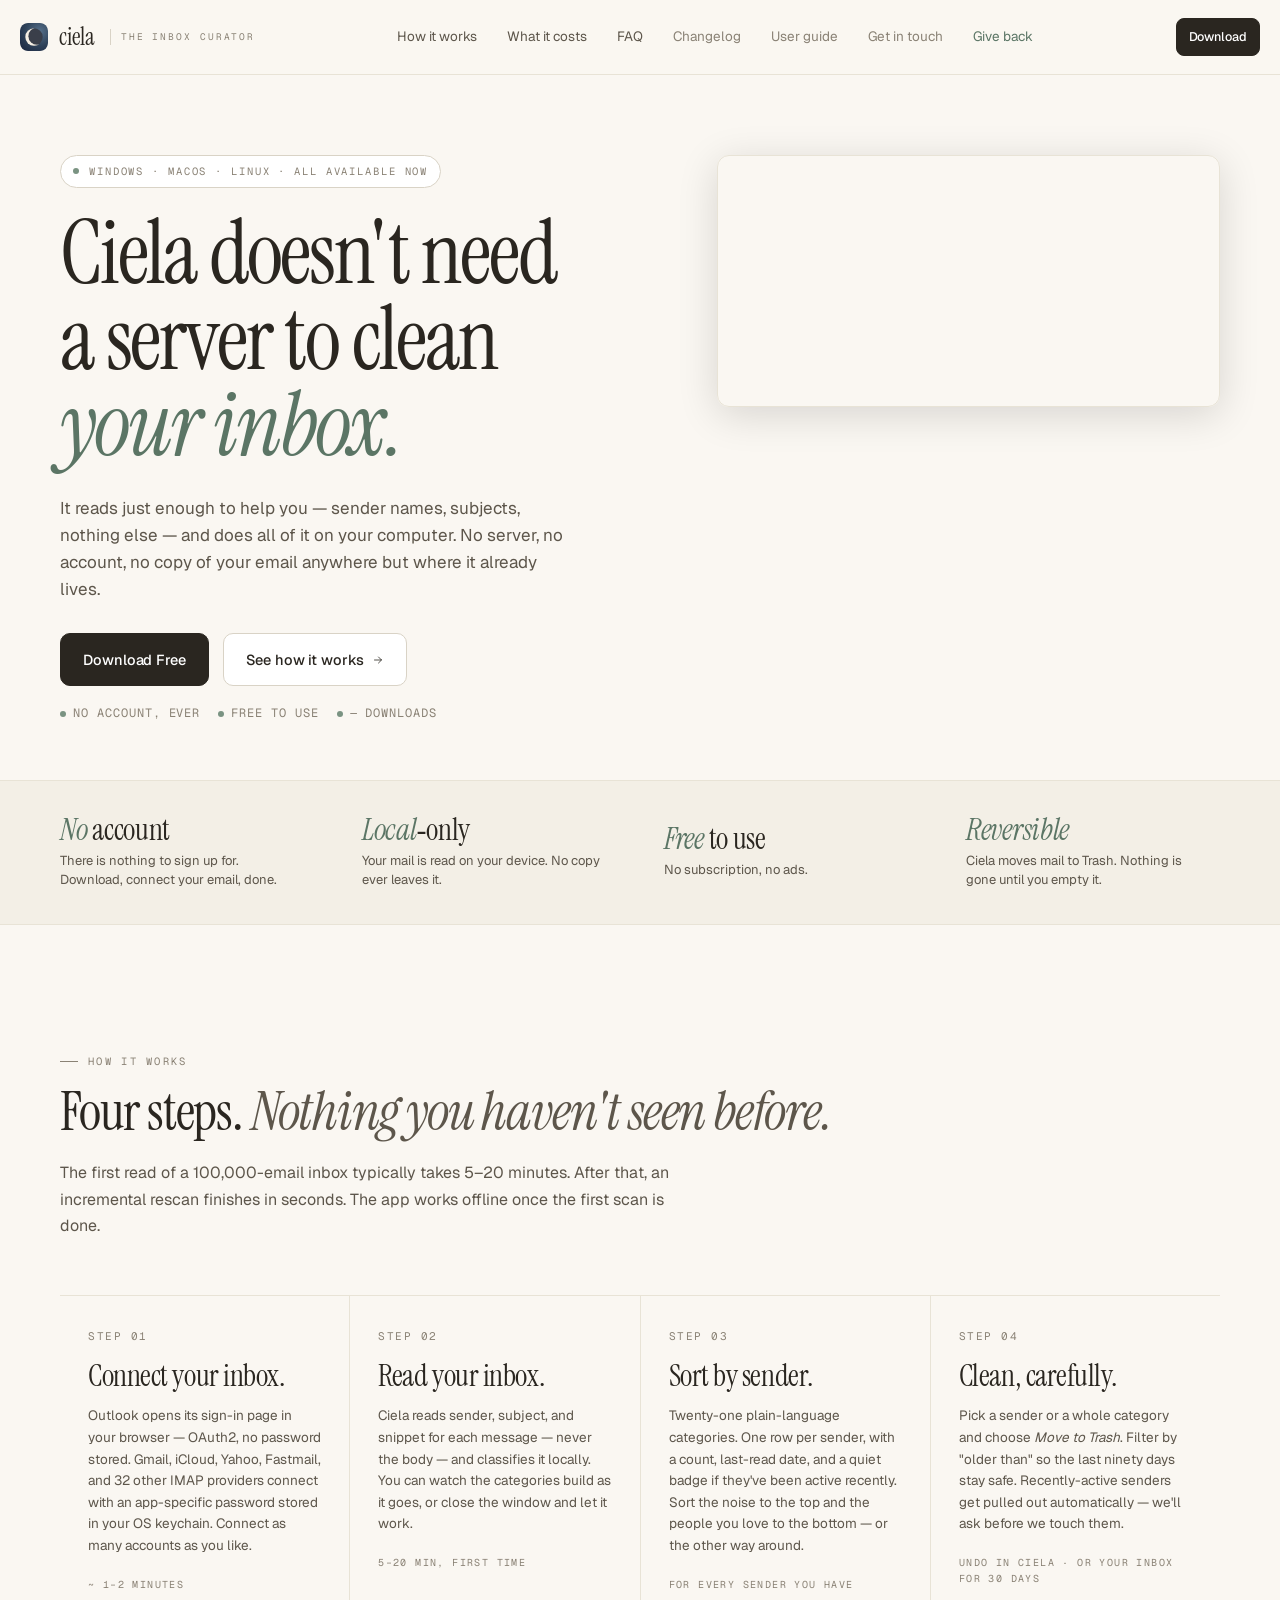
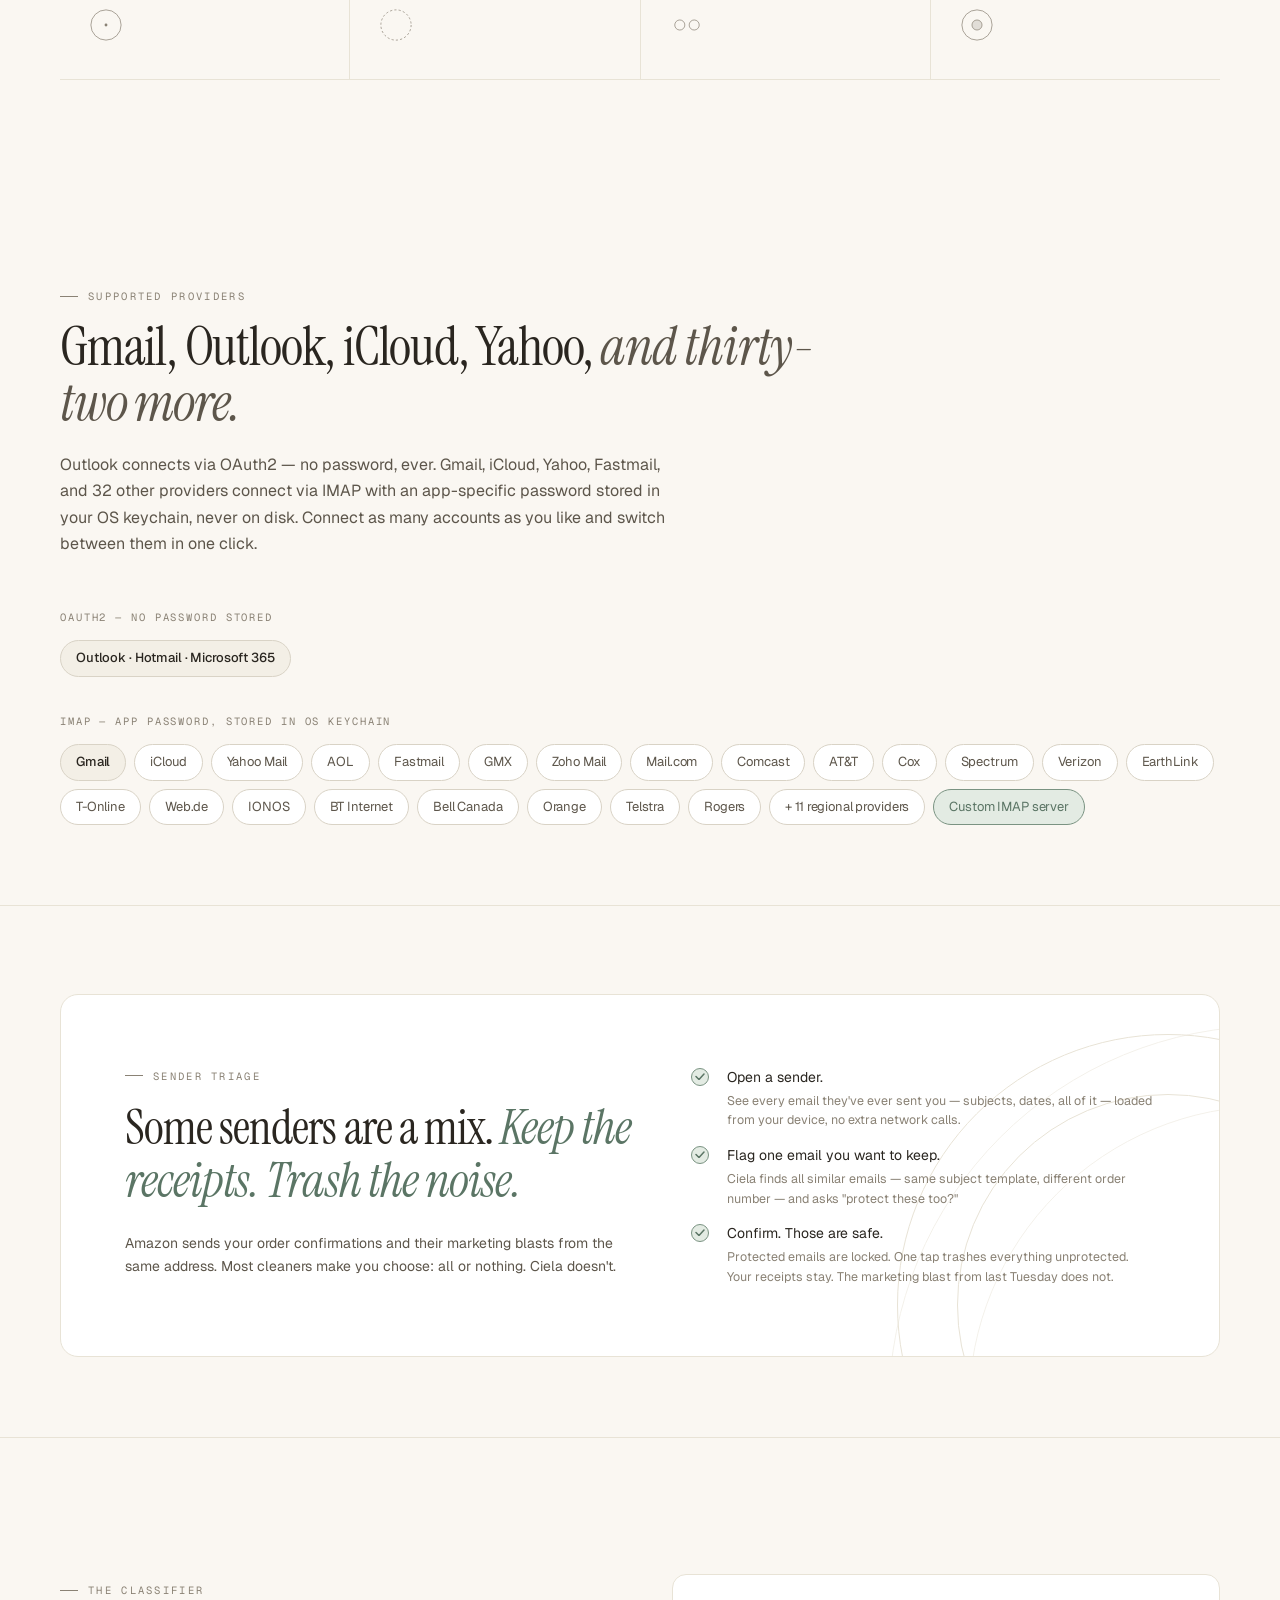
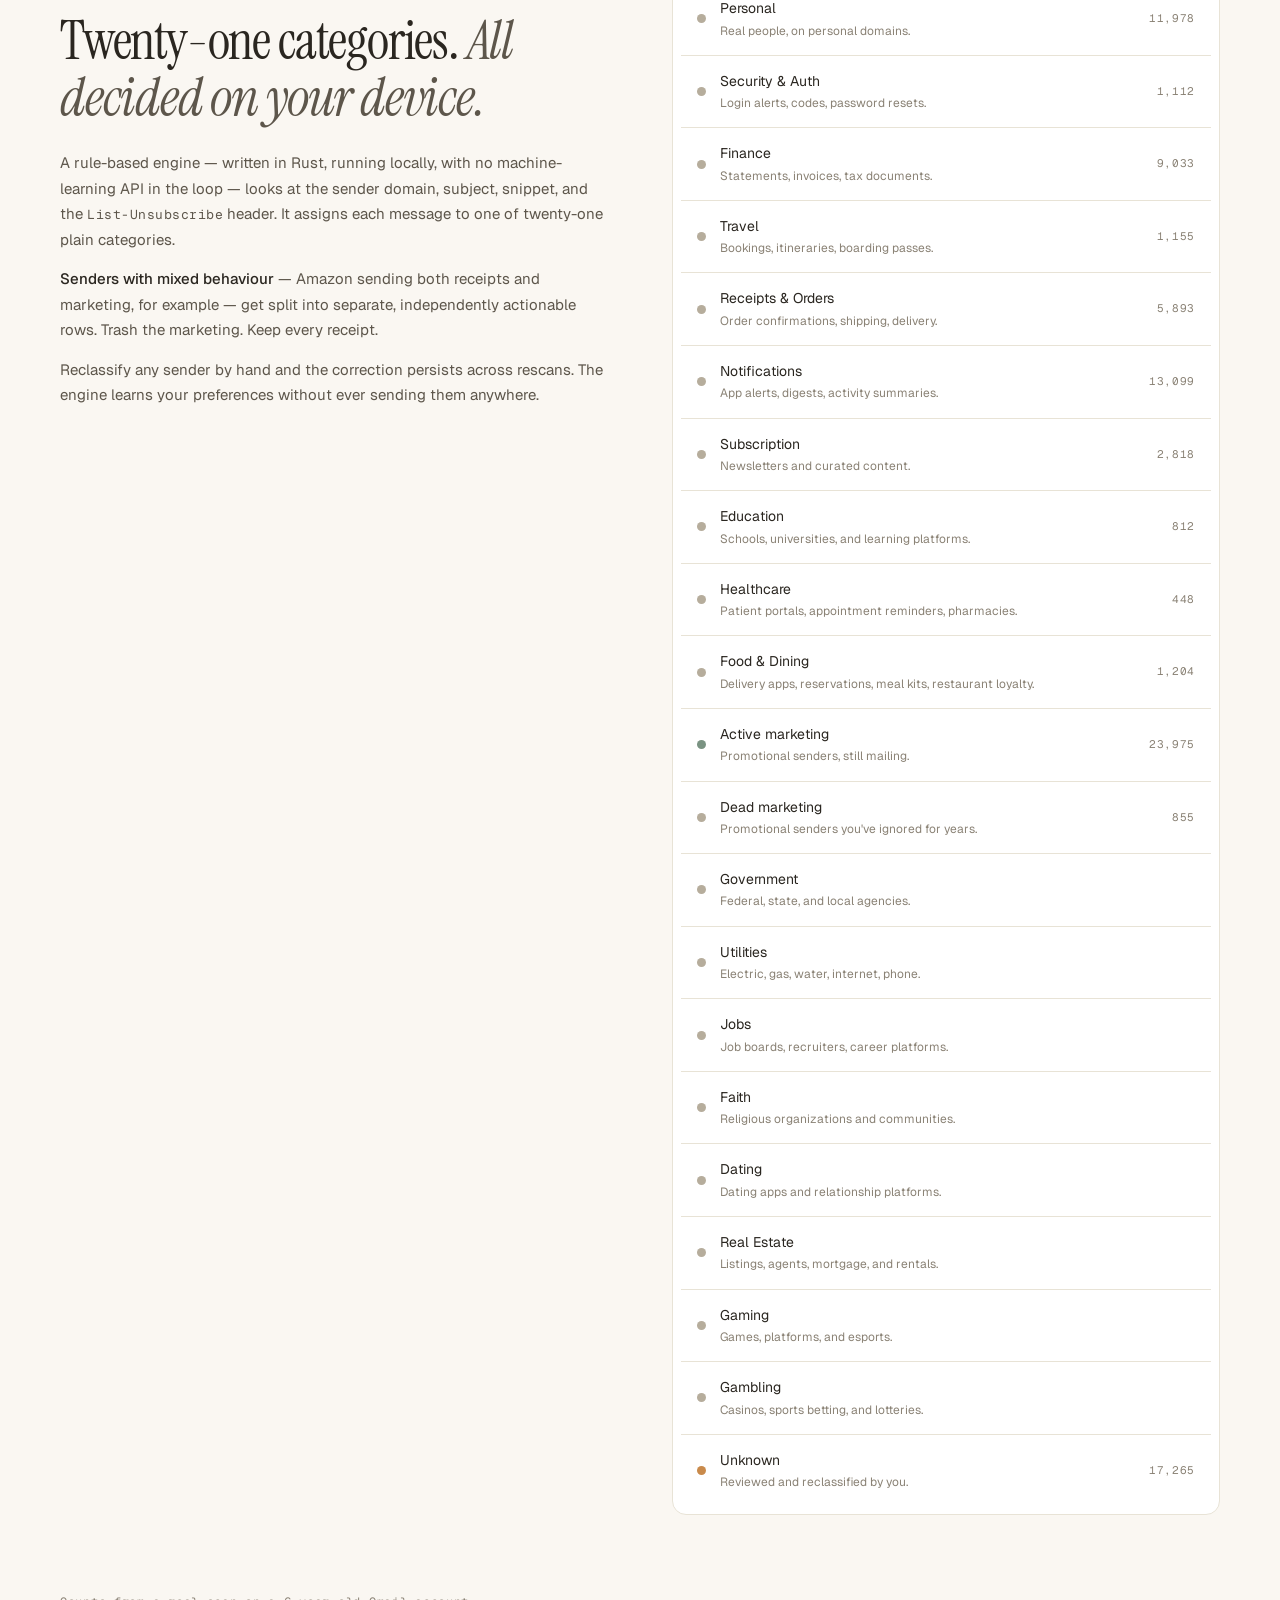
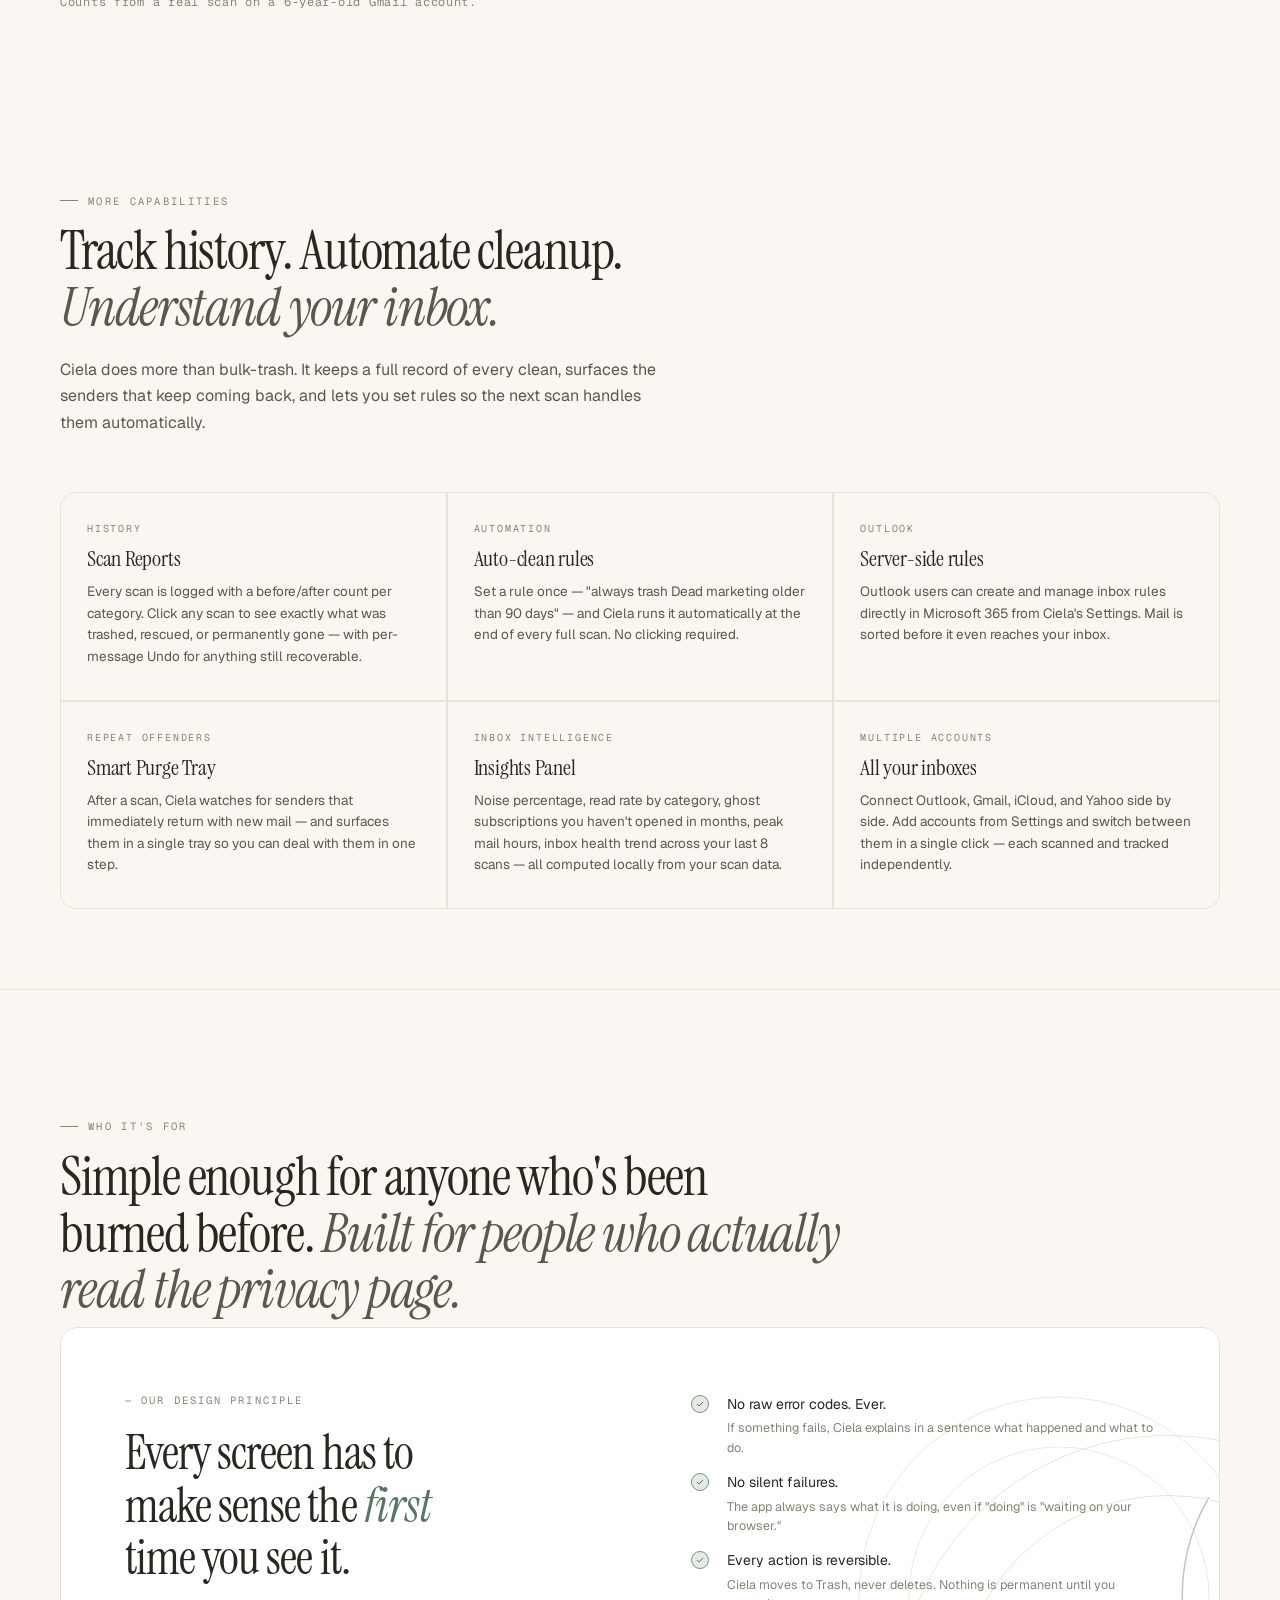
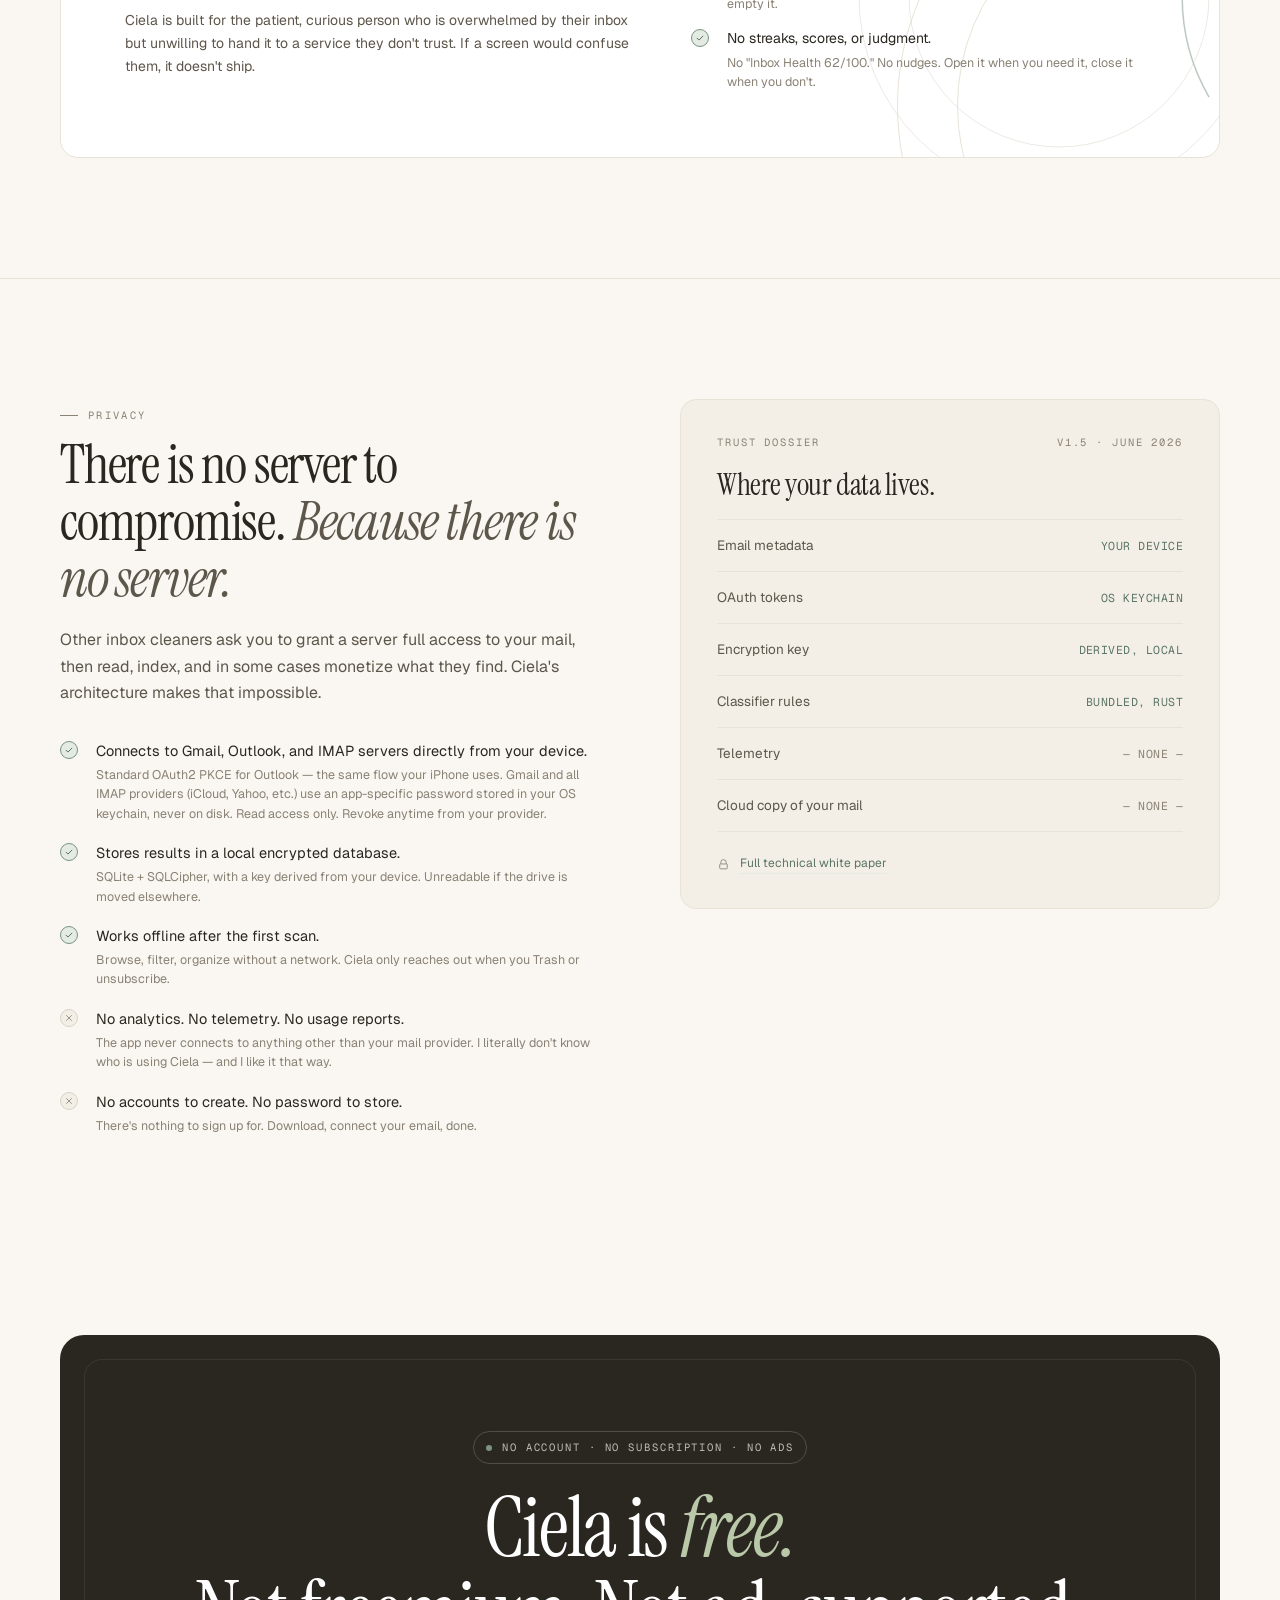
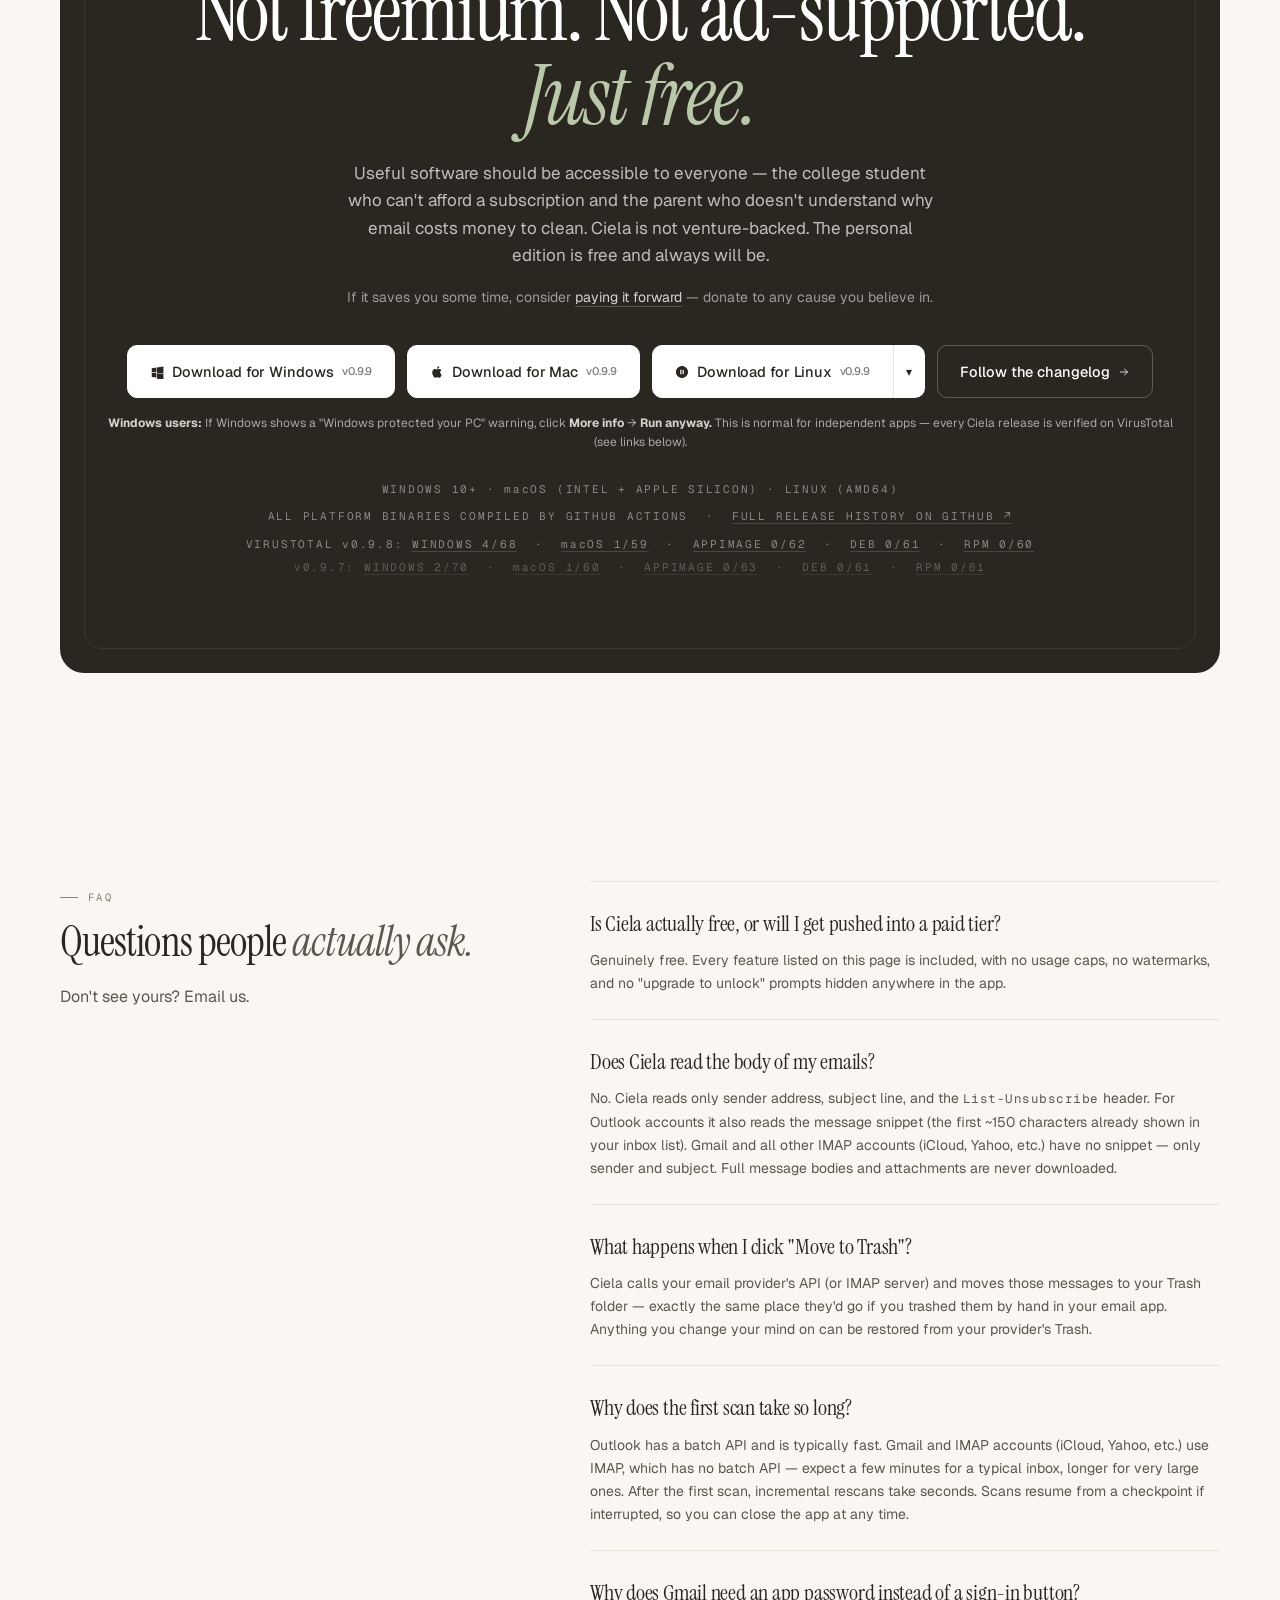
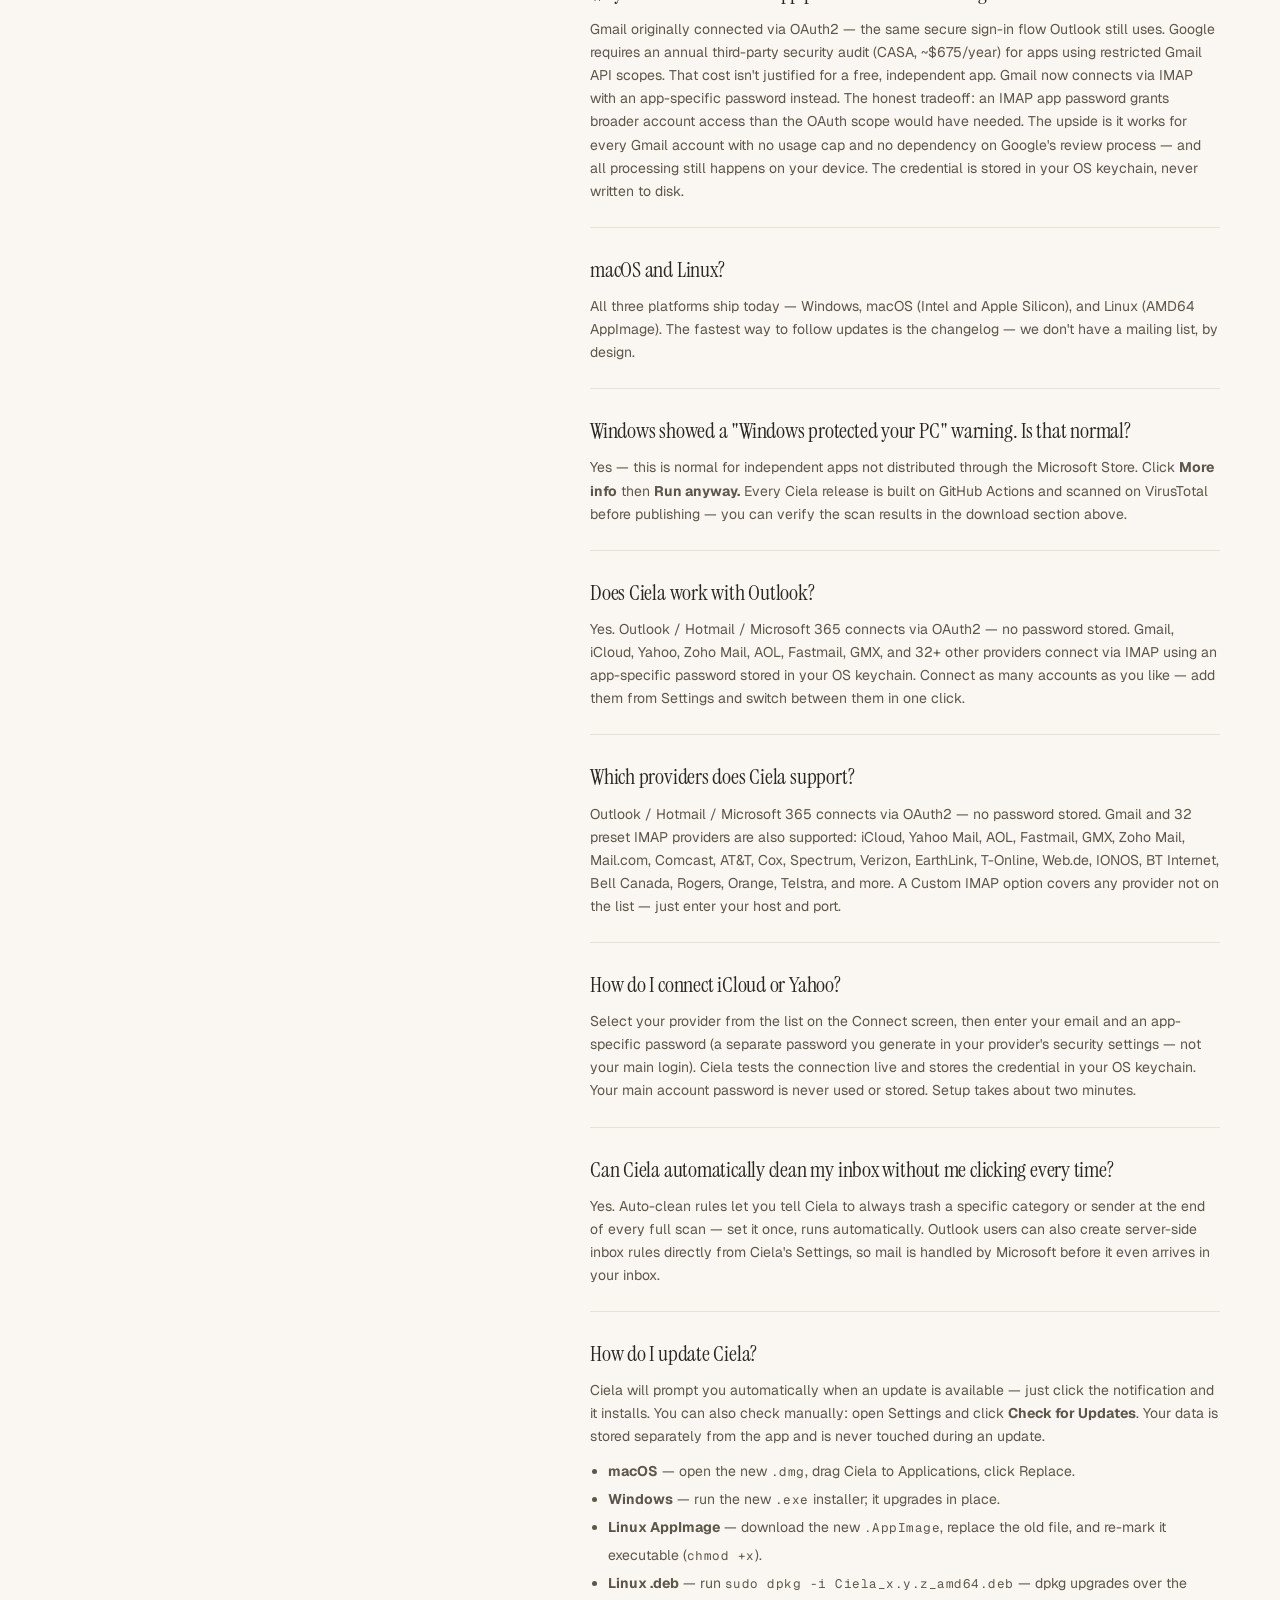
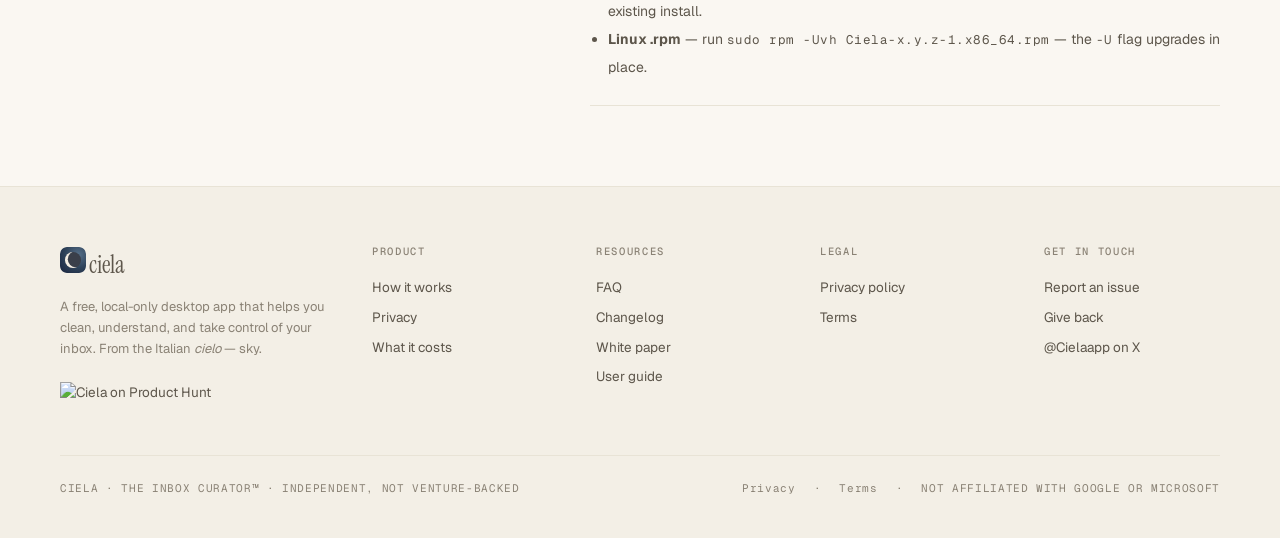
==== commit 81ecaf61: "Site update for v0.9.9 - index.html: version bump 0.9.8 -> 0.9.9, download links -> public repo - Ch" ====
--- a/index.html
+++ b/index.html
@@ -43,7 +43,7 @@
       "description": "Free, local-only inbox cleaner for Gmail, Outlook, iCloud, Yahoo, Fastmail, Zoho, AOL, GMX, and 32+ IMAP providers on Windows, macOS, and Linux. Classifies emails by sender across twenty-one categories and lets you bulk-clean years of inbox clutter in minutes. No cloud, no accounts, no telemetry.",
       "applicationCategory": "UtilitiesApplication",
       "operatingSystem": "Windows 10, Windows 11, macOS (Apple Silicon), Linux (AMD64)",
-      "softwareVersion": "0.9.8",
+      "softwareVersion": "0.9.9",
       "offers": {
         "@type": "Offer",
         "price": "0",
@@ -967,28 +967,28 @@
         If it saves you some time, consider <a href="give.html" style="color:rgba(255,255,255,.8);border-bottom:1px solid rgba(255,255,255,.22);">paying it forward</a> — donate to any cause you believe in.
       </p>
       <div class="row">
-        <a class="btn big" href="https://github.com/Opoohwan/Ciela/releases/download/v0.9.8/Ciela_0.9.8_x64-setup.exe">
+        <a class="btn big" href="https://github.com/ciela-app/ciela-app.github.io/releases/download/v0.9.9/Ciela_0.9.9_x64-setup.exe">
           <svg width="14" height="14" viewBox="0 0 24 24" fill="currentColor"><path d="M3 5.5l8-1.1v8.1H3zm0 8h8v8.1l-8-1.1zm9-9.2l11-1.6v10.8H12zm0 10.2h11v10.8l-11-1.6z"/></svg>
-          Download for Windows <span class="v-current">v0.9.8</span>
+          Download for Windows <span class="v-current">v0.9.9</span>
         </a>
-        <a class="btn big" href="https://github.com/Opoohwan/Ciela/releases/download/v0.9.8/Ciela_0.9.8_universal.dmg">
+        <a class="btn big" href="https://github.com/ciela-app/ciela-app.github.io/releases/download/v0.9.9/Ciela_0.9.9_universal.dmg">
           <svg width="14" height="14" viewBox="0 0 24 24" fill="currentColor"><path d="M18.71 19.5c-.83 1.24-1.71 2.45-3.05 2.47-1.34.03-1.77-.79-3.29-.79-1.53 0-2 .77-3.27.82-1.31.05-2.3-1.32-3.14-2.53C4.25 17 2.94 12.45 4.7 9.39c.87-1.52 2.43-2.48 4.12-2.51 1.28-.02 2.5.87 3.29.87.78 0 2.26-1.07 3.8-.91.65.03 2.47.26 3.64 1.98-.09.06-2.17 1.28-2.15 3.81.03 3.02 2.65 4.03 2.68 4.04-.03.07-.42 1.44-1.38 2.83M13 3.5c.73-.83 1.94-1.46 2.94-1.5.13 1.17-.34 2.35-1.04 3.19-.69.85-1.83 1.51-2.95 1.42-.15-1.15.41-2.35 1.05-3.11z"/></svg>
-          Download for Mac <span class="v-current">v0.9.8</span>
+          Download for Mac <span class="v-current">v0.9.9</span>
         </a>
         <div class="dl-split" id="dl-linux">
-          <a class="btn big dl-main" href="https://github.com/Opoohwan/Ciela/releases/download/v0.9.8/Ciela_0.9.8_amd64.AppImage">
+          <a class="btn big dl-main" href="https://github.com/ciela-app/ciela-app.github.io/releases/download/v0.9.9/Ciela_0.9.9_amd64.AppImage">
             <svg width="14" height="14" viewBox="0 0 24 24" fill="currentColor"><path d="M12 2C6.48 2 2 6.48 2 12s4.48 10 10 10 10-4.48 10-10S17.52 2 12 2zm-1 14H9V8h2v8zm4 0h-2V8h2v8z"/><path d="M12 2C6.48 2 2 6.48 2 12s4.48 10 10 10 10-4.48 10-10S17.52 2 12 2zm0 18c-4.41 0-8-3.59-8-8s3.59-8 8-8 8 3.59 8 8-3.59 8-8 8z"/></svg>
-            Download for Linux <span class="v-current">v0.9.8</span>
+            Download for Linux <span class="v-current">v0.9.9</span>
           </a>
           <button class="dl-caret" onclick="document.getElementById('dl-linux').classList.toggle('open')" aria-label="Choose Linux package format">▾</button>
           <div class="dl-menu">
-            <a href="https://github.com/Opoohwan/Ciela/releases/download/v0.9.8/Ciela_0.9.8_amd64.AppImage">
+            <a href="https://github.com/ciela-app/ciela-app.github.io/releases/download/v0.9.9/Ciela_0.9.9_amd64.AppImage">
               AppImage <span class="badge">Universal</span>
             </a>
-            <a href="https://github.com/Opoohwan/Ciela/releases/download/v0.9.8/Ciela_0.9.8_amd64.deb">
+            <a href="https://github.com/ciela-app/ciela-app.github.io/releases/download/v0.9.9/Ciela_0.9.9_amd64.deb">
               .deb <span class="badge">Debian · Ubuntu</span>
             </a>
-            <a href="https://github.com/Opoohwan/Ciela/releases/download/v0.9.8/Ciela-0.9.8-1.x86_64.rpm">
+            <a href="https://github.com/ciela-app/ciela-app.github.io/releases/download/v0.9.9/Ciela-0.9.9-1.x86_64.rpm">
               .rpm <span class="badge">Fedora · RHEL</span>
             </a>
           </div>
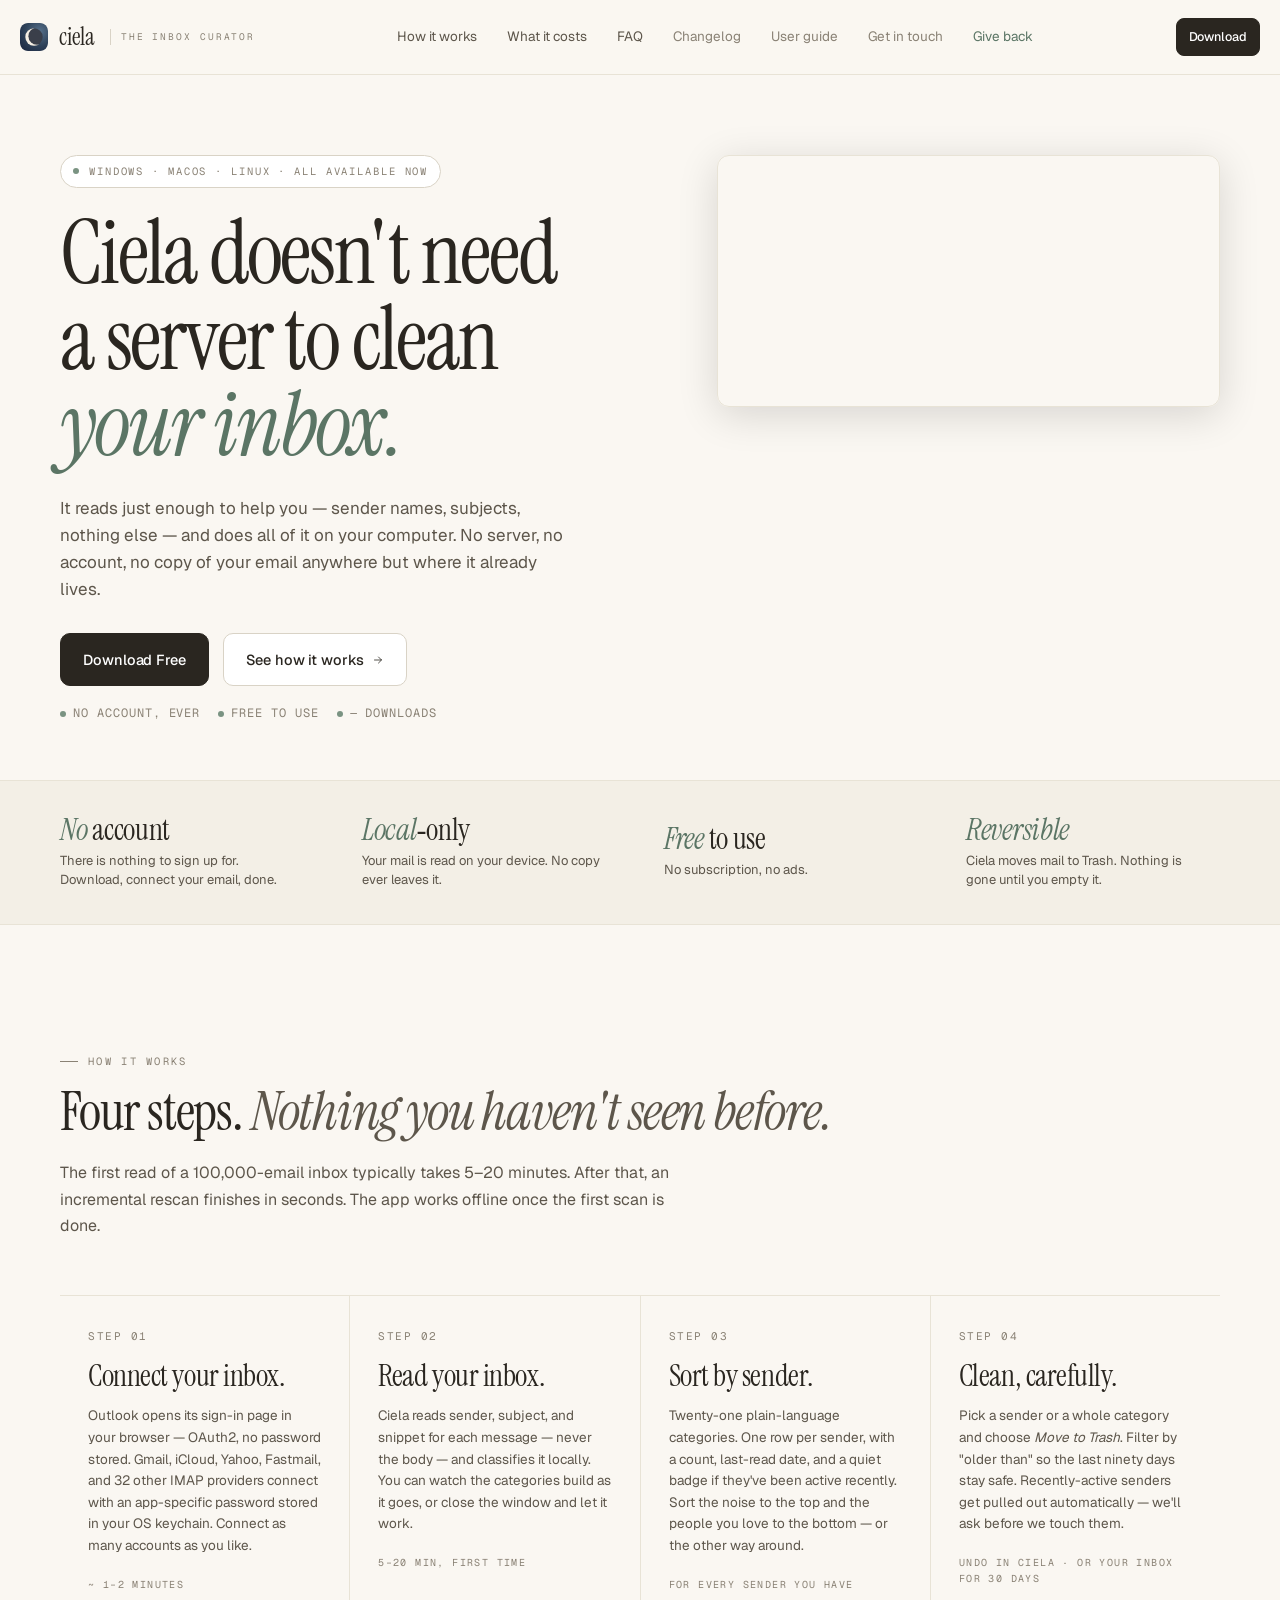
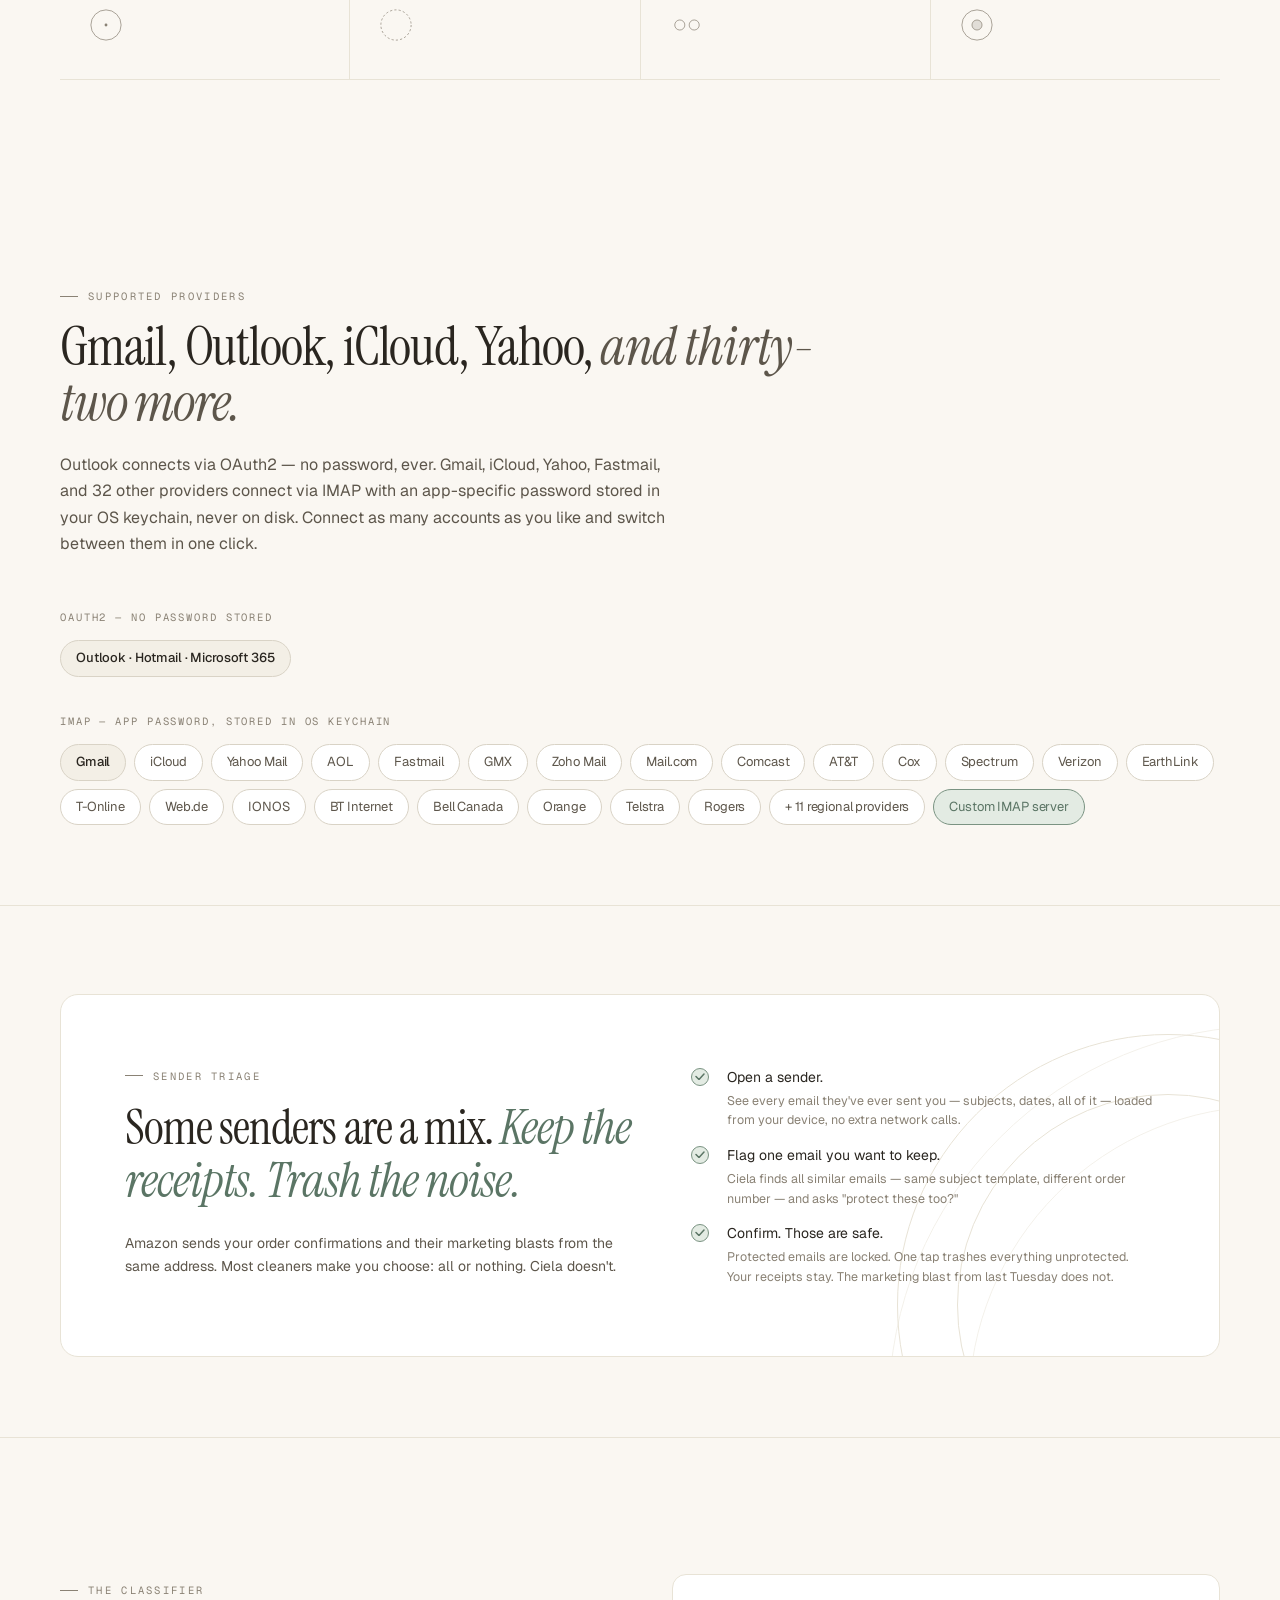
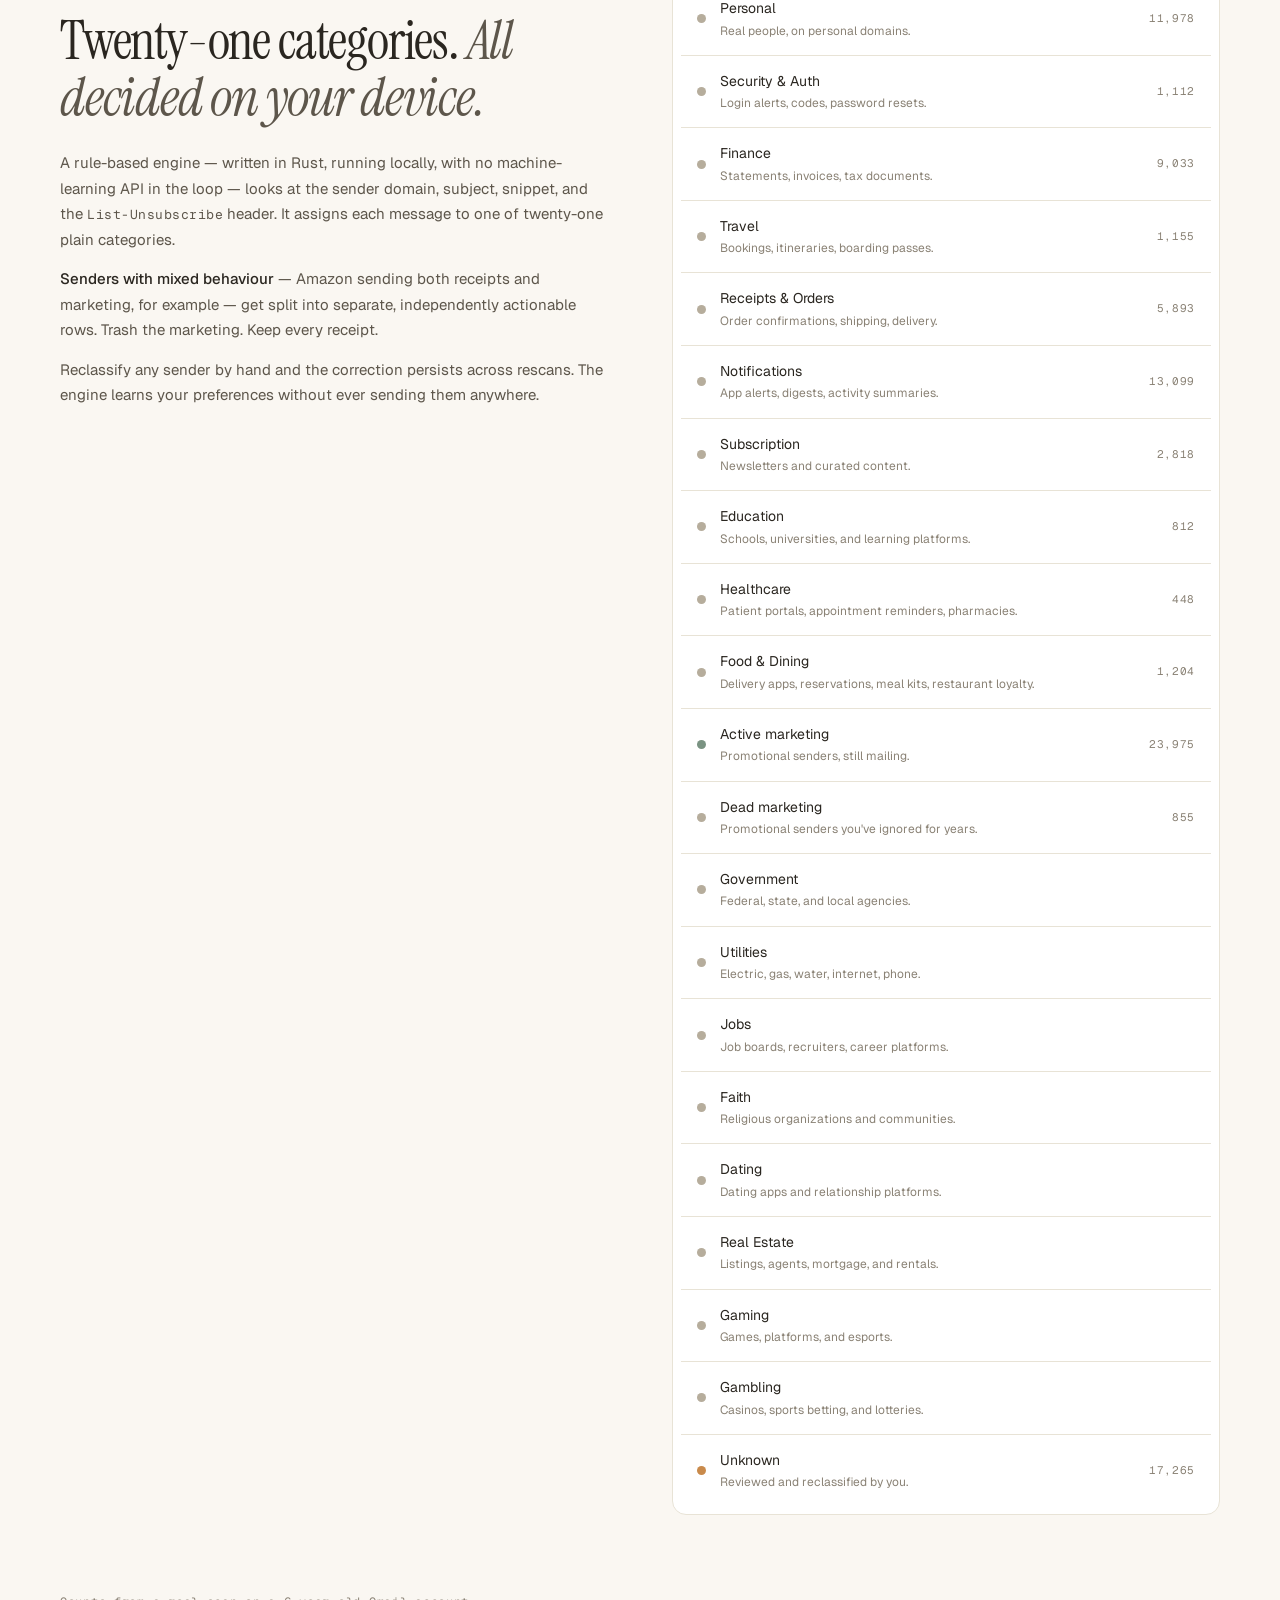
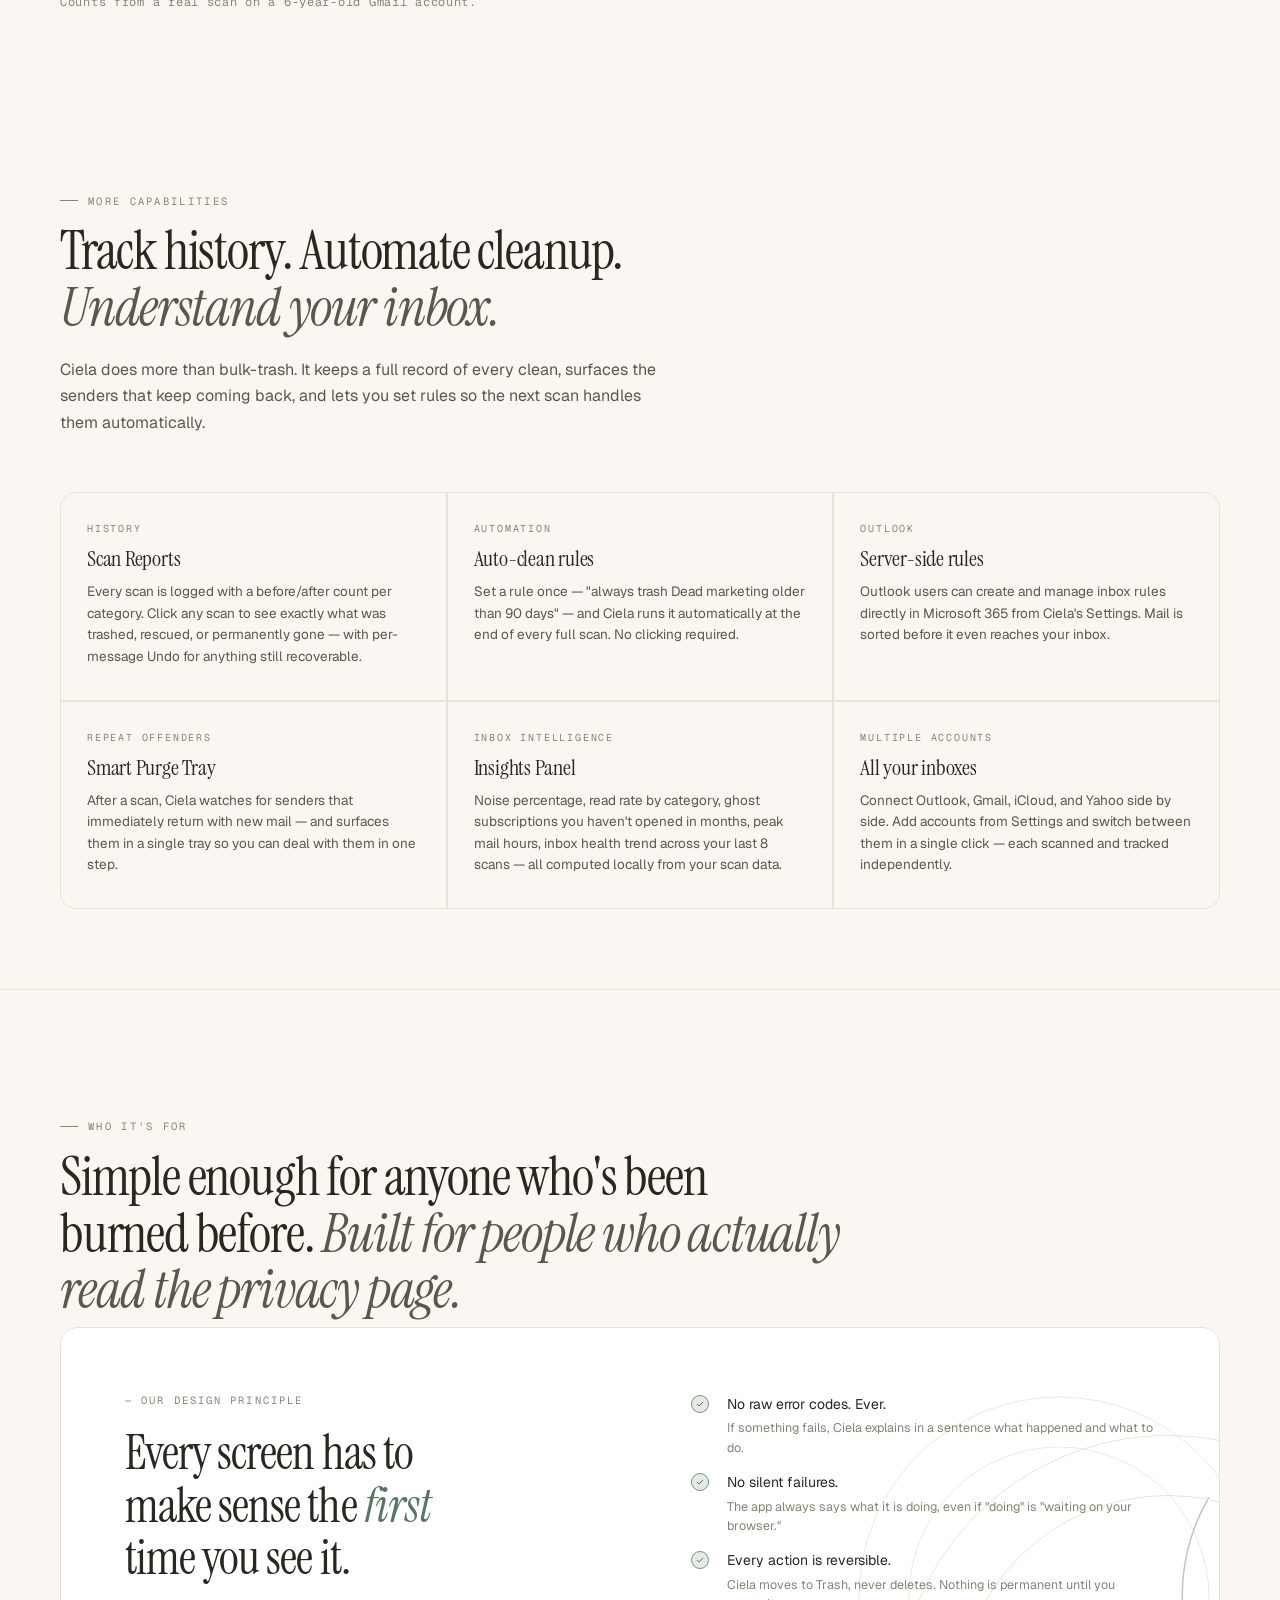
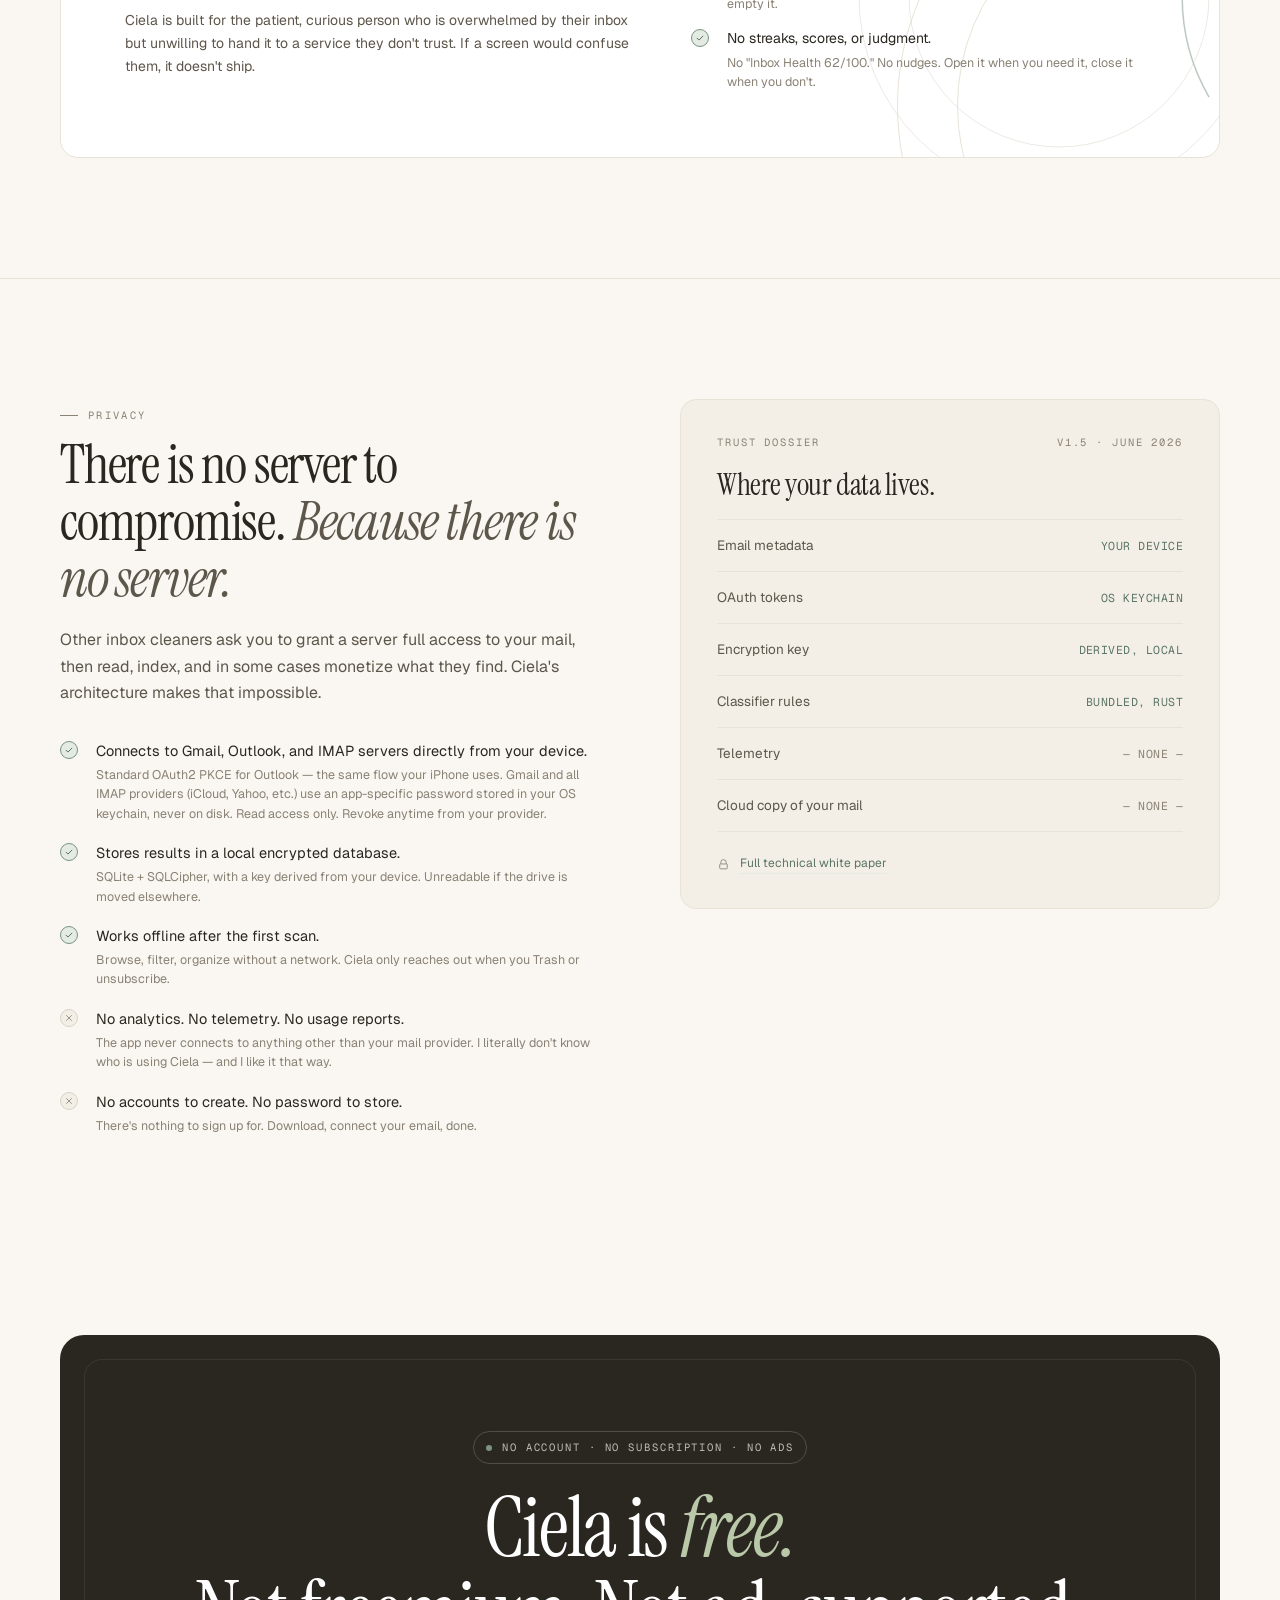
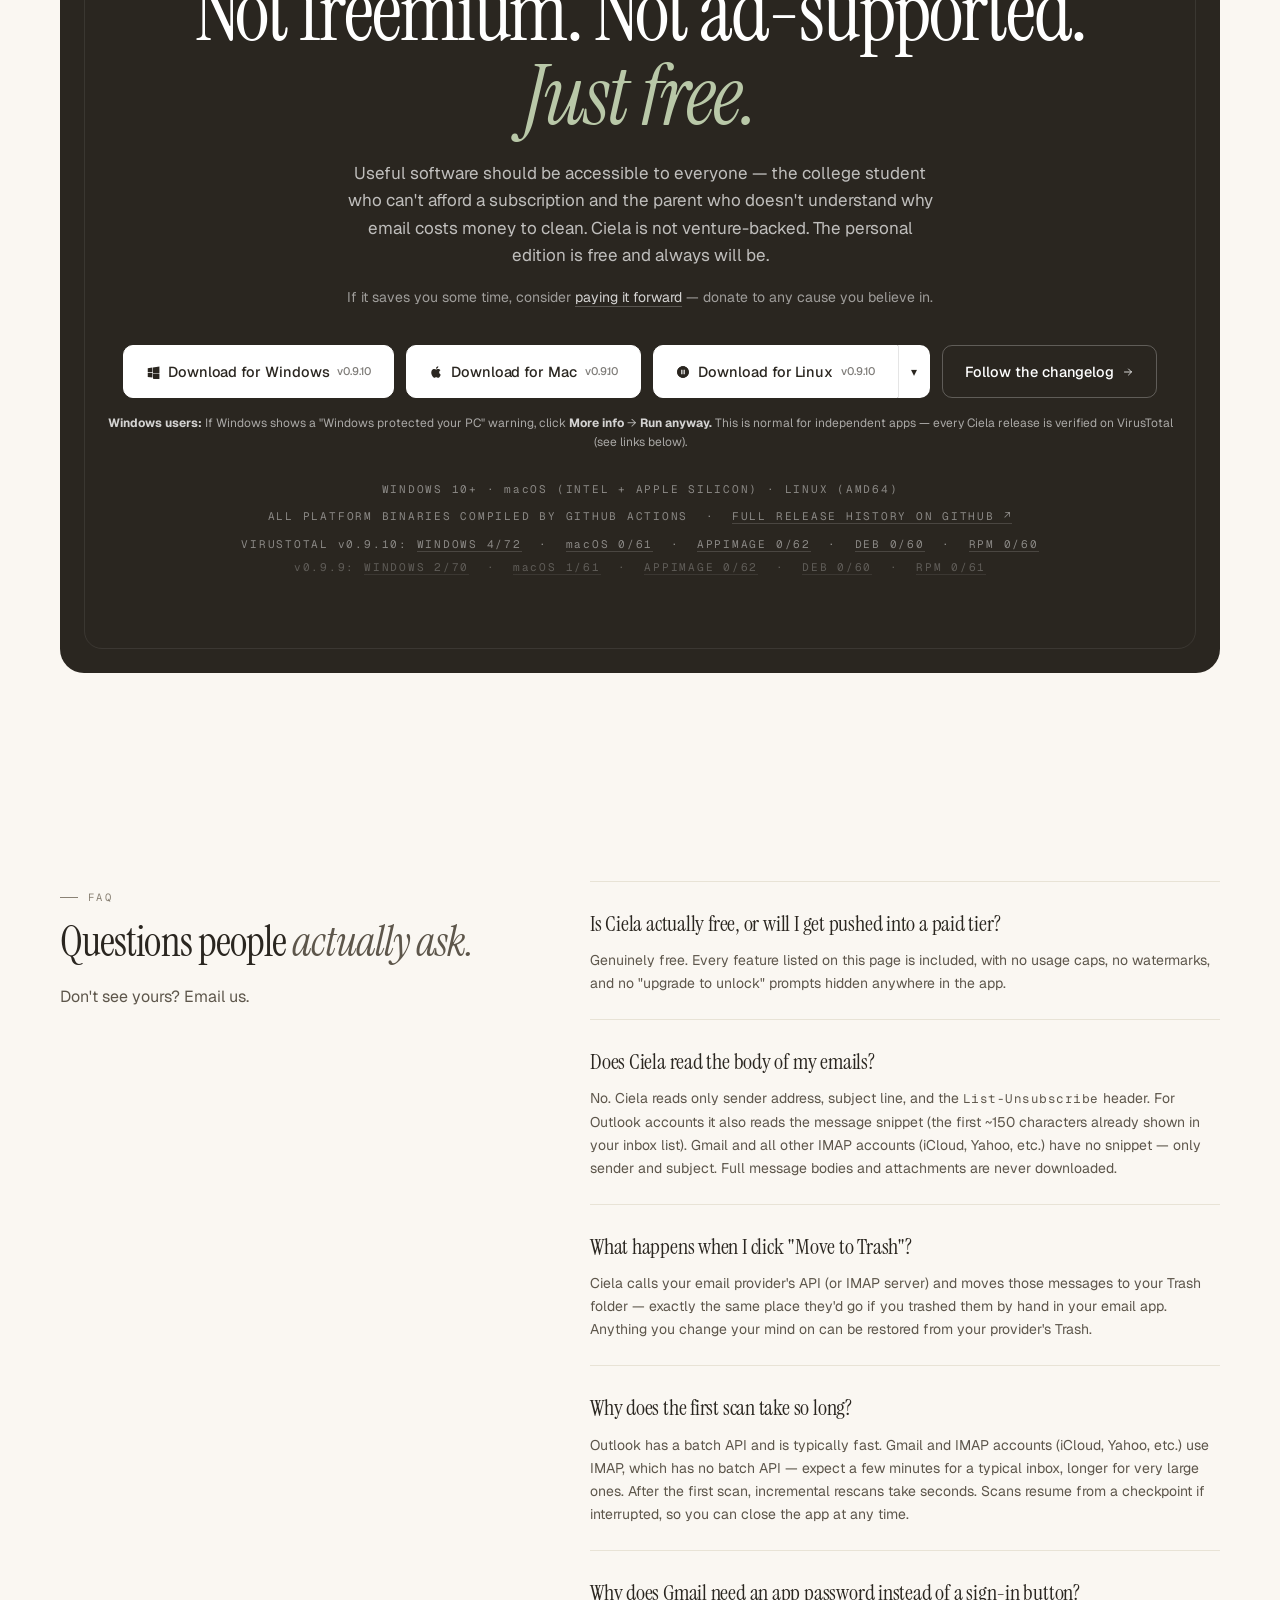
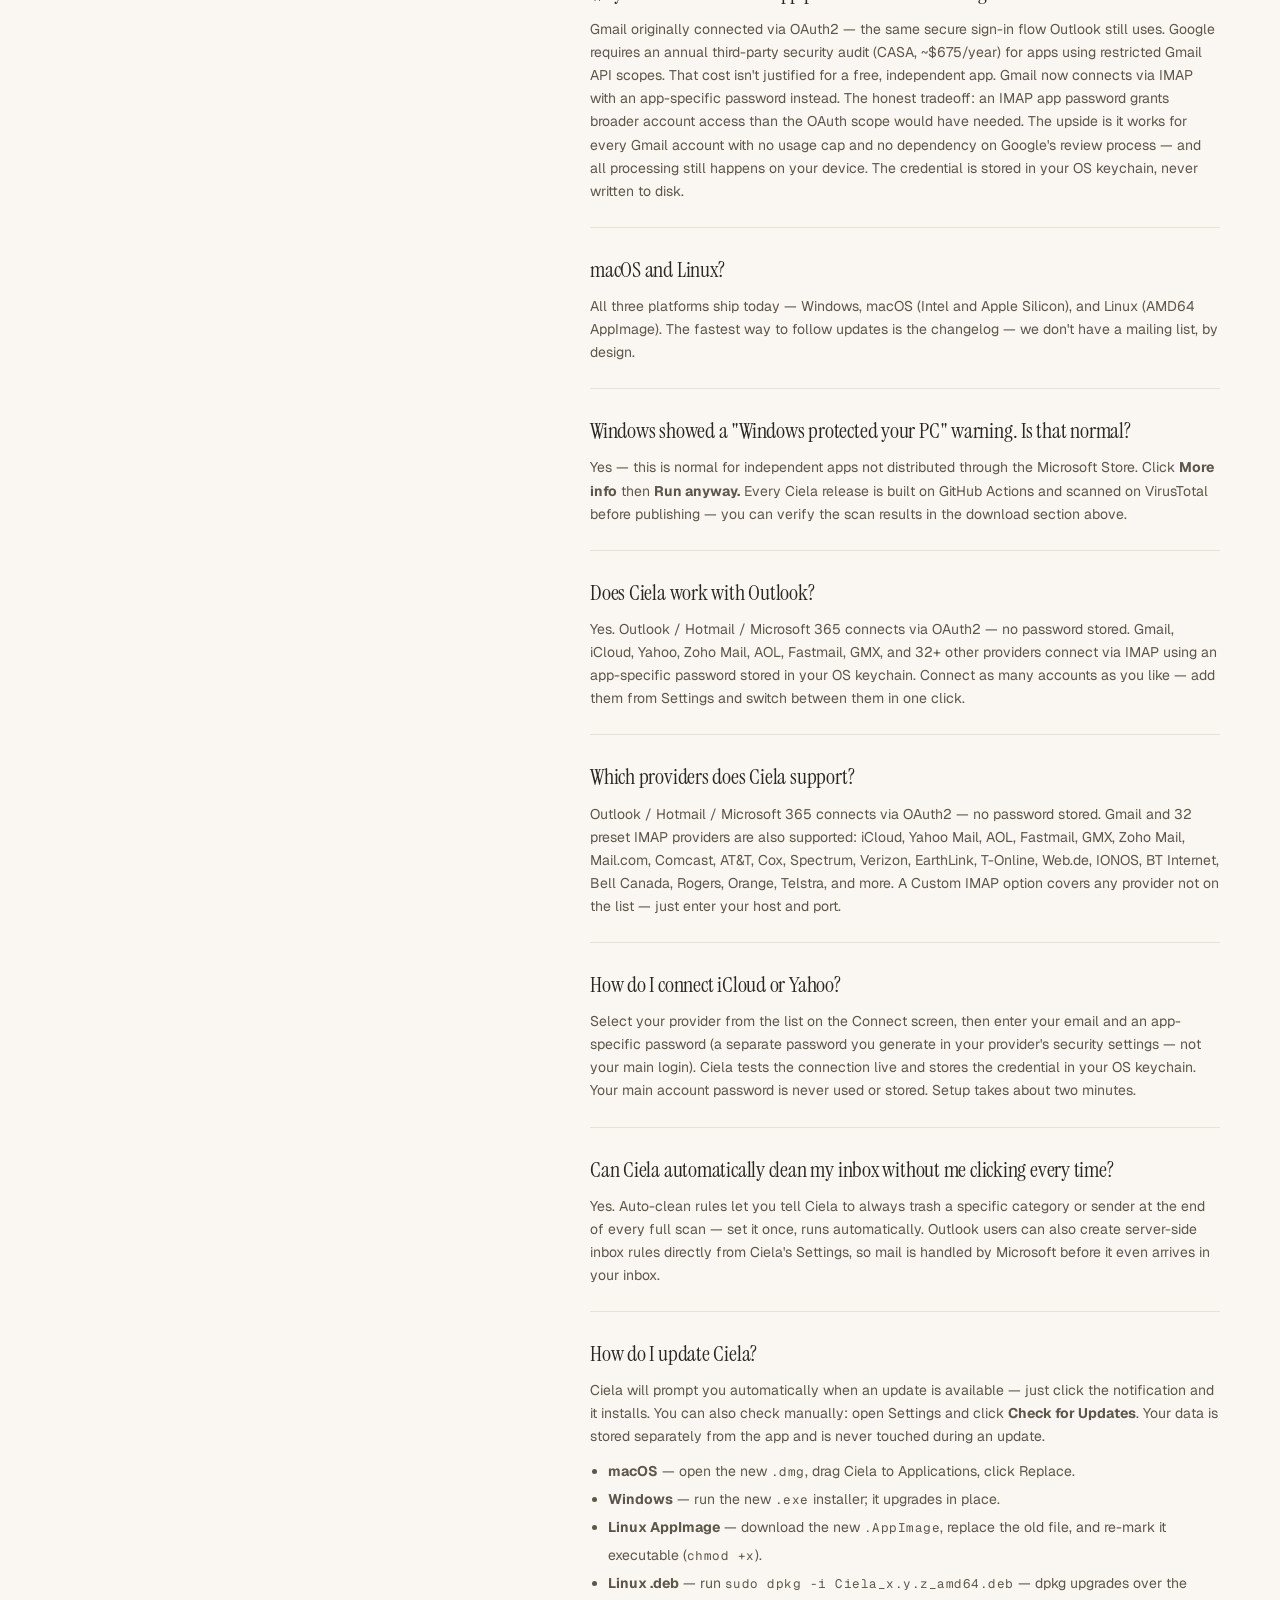
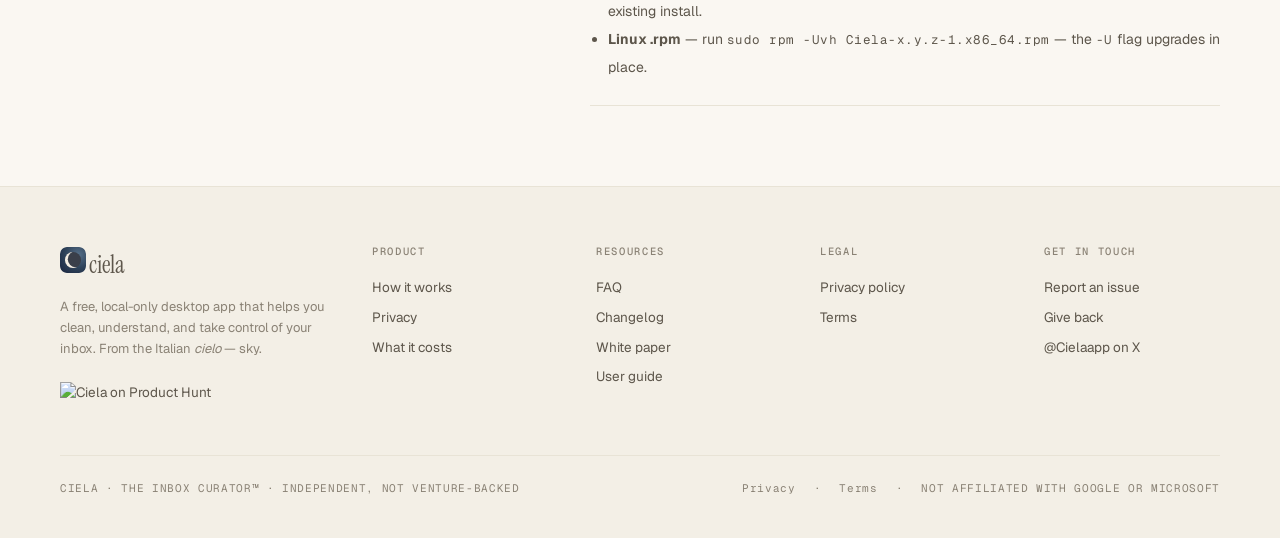
==== commit 60aebe9e: "release: v0.9.10 — trash cache consistency Co-Authored-By: Claude Sonnet 4.6 <noreply@anthropic.com>" ====
--- a/index.html
+++ b/index.html
@@ -43,7 +43,7 @@
       "description": "Free, local-only inbox cleaner for Gmail, Outlook, iCloud, Yahoo, Fastmail, Zoho, AOL, GMX, and 32+ IMAP providers on Windows, macOS, and Linux. Classifies emails by sender across twenty-one categories and lets you bulk-clean years of inbox clutter in minutes. No cloud, no accounts, no telemetry.",
       "applicationCategory": "UtilitiesApplication",
       "operatingSystem": "Windows 10, Windows 11, macOS (Apple Silicon), Linux (AMD64)",
-      "softwareVersion": "0.9.9",
+      "softwareVersion": "0.9.10",
       "offers": {
         "@type": "Offer",
         "price": "0",
@@ -967,28 +967,28 @@
         If it saves you some time, consider <a href="give.html" style="color:rgba(255,255,255,.8);border-bottom:1px solid rgba(255,255,255,.22);">paying it forward</a> — donate to any cause you believe in.
       </p>
       <div class="row">
-        <a class="btn big" href="https://github.com/ciela-app/ciela-app.github.io/releases/download/v0.9.9/Ciela_0.9.9_x64-setup.exe">
+        <a class="btn big" href="https://github.com/ciela-app/ciela-app.github.io/releases/download/v0.9.10/Ciela_0.9.9_x64-setup.exe">
           <svg width="14" height="14" viewBox="0 0 24 24" fill="currentColor"><path d="M3 5.5l8-1.1v8.1H3zm0 8h8v8.1l-8-1.1zm9-9.2l11-1.6v10.8H12zm0 10.2h11v10.8l-11-1.6z"/></svg>
-          Download for Windows <span class="v-current">v0.9.9</span>
+          Download for Windows <span class="v-current">v0.9.10</span>
         </a>
-        <a class="btn big" href="https://github.com/ciela-app/ciela-app.github.io/releases/download/v0.9.9/Ciela_0.9.9_universal.dmg">
+        <a class="btn big" href="https://github.com/ciela-app/ciela-app.github.io/releases/download/v0.9.10/Ciela_0.9.9_universal.dmg">
           <svg width="14" height="14" viewBox="0 0 24 24" fill="currentColor"><path d="M18.71 19.5c-.83 1.24-1.71 2.45-3.05 2.47-1.34.03-1.77-.79-3.29-.79-1.53 0-2 .77-3.27.82-1.31.05-2.3-1.32-3.14-2.53C4.25 17 2.94 12.45 4.7 9.39c.87-1.52 2.43-2.48 4.12-2.51 1.28-.02 2.5.87 3.29.87.78 0 2.26-1.07 3.8-.91.65.03 2.47.26 3.64 1.98-.09.06-2.17 1.28-2.15 3.81.03 3.02 2.65 4.03 2.68 4.04-.03.07-.42 1.44-1.38 2.83M13 3.5c.73-.83 1.94-1.46 2.94-1.5.13 1.17-.34 2.35-1.04 3.19-.69.85-1.83 1.51-2.95 1.42-.15-1.15.41-2.35 1.05-3.11z"/></svg>
-          Download for Mac <span class="v-current">v0.9.9</span>
+          Download for Mac <span class="v-current">v0.9.10</span>
         </a>
         <div class="dl-split" id="dl-linux">
-          <a class="btn big dl-main" href="https://github.com/ciela-app/ciela-app.github.io/releases/download/v0.9.9/Ciela_0.9.9_amd64.AppImage">
+          <a class="btn big dl-main" href="https://github.com/ciela-app/ciela-app.github.io/releases/download/v0.9.10/Ciela_0.9.9_amd64.AppImage">
             <svg width="14" height="14" viewBox="0 0 24 24" fill="currentColor"><path d="M12 2C6.48 2 2 6.48 2 12s4.48 10 10 10 10-4.48 10-10S17.52 2 12 2zm-1 14H9V8h2v8zm4 0h-2V8h2v8z"/><path d="M12 2C6.48 2 2 6.48 2 12s4.48 10 10 10 10-4.48 10-10S17.52 2 12 2zm0 18c-4.41 0-8-3.59-8-8s3.59-8 8-8 8 3.59 8 8-3.59 8-8 8z"/></svg>
-            Download for Linux <span class="v-current">v0.9.9</span>
+            Download for Linux <span class="v-current">v0.9.10</span>
           </a>
           <button class="dl-caret" onclick="document.getElementById('dl-linux').classList.toggle('open')" aria-label="Choose Linux package format">▾</button>
           <div class="dl-menu">
-            <a href="https://github.com/ciela-app/ciela-app.github.io/releases/download/v0.9.9/Ciela_0.9.9_amd64.AppImage">
+            <a href="https://github.com/ciela-app/ciela-app.github.io/releases/download/v0.9.10/Ciela_0.9.9_amd64.AppImage">
               AppImage <span class="badge">Universal</span>
             </a>
-            <a href="https://github.com/ciela-app/ciela-app.github.io/releases/download/v0.9.9/Ciela_0.9.9_amd64.deb">
+            <a href="https://github.com/ciela-app/ciela-app.github.io/releases/download/v0.9.10/Ciela_0.9.9_amd64.deb">
               .deb <span class="badge">Debian · Ubuntu</span>
             </a>
-            <a href="https://github.com/ciela-app/ciela-app.github.io/releases/download/v0.9.9/Ciela-0.9.9-1.x86_64.rpm">
+            <a href="https://github.com/ciela-app/ciela-app.github.io/releases/download/v0.9.10/Ciela-0.9.10-1.x86_64.rpm">
               .rpm <span class="badge">Fedora · RHEL</span>
             </a>
           </div>
@@ -1003,8 +1003,8 @@
       </p>
       <div class="micro">WINDOWS 10+ · macOS (INTEL + APPLE SILICON) · LINUX (AMD64)</div>
       <div class="micro" style="margin-top:10px;">ALL PLATFORM BINARIES COMPILED BY GITHUB ACTIONS &nbsp;·&nbsp; <a href="https://github.com/Opoohwan/Ciela/releases" target="_blank" rel="noopener" style="color:rgba(255,255,255,.45);border-bottom:1px solid rgba(255,255,255,.15);">FULL RELEASE HISTORY ON GITHUB ↗</a></div>
-      <div class="micro" style="margin-top:10px;">VIRUSTOTAL v0.9.8: <a href="https://www.virustotal.com/gui/file/1c901f72d65179078f2f97eb158fbd277cdc0508396b802d53c3a824f4a9b2f3" target="_blank" rel="noopener" style="color:rgba(255,255,255,.45);border-bottom:1px solid rgba(255,255,255,.15);">WINDOWS 4/68</a> &nbsp;&middot;&nbsp; <a href="https://www.virustotal.com/gui/file/c3a6ab49ed3e567e605f029e3176086b7f2fb8d483aef940bc910147552ac14f" target="_blank" rel="noopener" style="color:rgba(255,255,255,.45);border-bottom:1px solid rgba(255,255,255,.15);">macOS 1/59</a> &nbsp;&middot;&nbsp; <a href="https://www.virustotal.com/gui/file/83571ec46fc04d7888566917b321914692d487511634f62b0234ed03057a4b1c" target="_blank" rel="noopener" style="color:rgba(255,255,255,.45);border-bottom:1px solid rgba(255,255,255,.15);">APPIMAGE 0/62</a> &nbsp;&middot;&nbsp; <a href="https://www.virustotal.com/gui/file/54aaef014ee45f2947ddcfb710f50cf7503644fd17467b7bedfe39fc1b656573" target="_blank" rel="noopener" style="color:rgba(255,255,255,.45);border-bottom:1px solid rgba(255,255,255,.15);">DEB 0/61</a> &nbsp;&middot;&nbsp; <a href="https://www.virustotal.com/gui/file/f590d610eb9edf1ff9546b9307110d8f12dc43496741750e555e1e994e690801" target="_blank" rel="noopener" style="color:rgba(255,255,255,.45);border-bottom:1px solid rgba(255,255,255,.15);">RPM 0/60</a></div>
-      <div class="micro" style="margin-top:6px;opacity:.55;">v0.9.7: <a href="https://www.virustotal.com/gui/file/73d9209e8252225a3a30e1c828c2d6d5e97bf983e45adfd398dc64a398255cd9" target="_blank" rel="noopener" style="color:rgba(255,255,255,.45);border-bottom:1px solid rgba(255,255,255,.15);">WINDOWS 2/70</a> &nbsp;&middot;&nbsp; <a href="https://www.virustotal.com/gui/file/d7538a11c0d0a07c7c31bbf2009e3f38b9c252a047b067ba27a17de146d03d41" target="_blank" rel="noopener" style="color:rgba(255,255,255,.45);border-bottom:1px solid rgba(255,255,255,.15);">macOS 1/60</a> &nbsp;&middot;&nbsp; <a href="https://www.virustotal.com/gui/file/95b715518550d944f5349b8278943e07857322b841001912974e81b68baac3b0" target="_blank" rel="noopener" style="color:rgba(255,255,255,.45);border-bottom:1px solid rgba(255,255,255,.15);">APPIMAGE 0/63</a> &nbsp;&middot;&nbsp; <a href="https://www.virustotal.com/gui/file/b2d3f7c3912bb9df5ff107f377acdb4072251680d00a65d2d1281a092fa16aa4" target="_blank" rel="noopener" style="color:rgba(255,255,255,.45);border-bottom:1px solid rgba(255,255,255,.15);">DEB 0/61</a> &nbsp;&middot;&nbsp; <a href="https://www.virustotal.com/gui/file/033399af0fb0b5faf00fc8e0ac22de61fd0c4dd0cb23173e6231cae7652f87f9" target="_blank" rel="noopener" style="color:rgba(255,255,255,.45);border-bottom:1px solid rgba(255,255,255,.15);">RPM 0/61</a></div>
+      <div class="micro" style="margin-top:10px;">VIRUSTOTAL v0.9.10: <a href="https://www.virustotal.com/gui/file/418d3d4da897ba848e1b996be8b280d4cf8519e6d5755ea2103b64ec31c0f08c?nocache=1" target="_blank" rel="noopener" style="color:rgba(255,255,255,.45);border-bottom:1px solid rgba(255,255,255,.15);">WINDOWS 4/72</a> &nbsp;&middot;&nbsp; <a href="https://www.virustotal.com/gui/file/4724facf23fa5a1836be1ce0558c7d383822797292b1606591e25819d35a9ea4?nocache=1" target="_blank" rel="noopener" style="color:rgba(255,255,255,.45);border-bottom:1px solid rgba(255,255,255,.15);">macOS 0/61</a> &nbsp;&middot;&nbsp; <a href="https://www.virustotal.com/gui/file/5cf4f014840e32de41c47c5c3079aecd7a6d7a019f0f441fad93251e29ddc923?nocache=1" target="_blank" rel="noopener" style="color:rgba(255,255,255,.45);border-bottom:1px solid rgba(255,255,255,.15);">APPIMAGE 0/62</a> &nbsp;&middot;&nbsp; <a href="https://www.virustotal.com/gui/file/e68b1b16033bebdb0b3a8579238e77bd530160f43d77b567b917354de1340206?nocache=1" target="_blank" rel="noopener" style="color:rgba(255,255,255,.45);border-bottom:1px solid rgba(255,255,255,.15);">DEB 0/60</a> &nbsp;&middot;&nbsp; <a href="https://www.virustotal.com/gui/file/931d46cb158a5c84c5075542862aa15c12ee51e397985593d0b7ffa38772ce48?nocache=1" target="_blank" rel="noopener" style="color:rgba(255,255,255,.45);border-bottom:1px solid rgba(255,255,255,.15);">RPM 0/60</a></div>
+      <div class="micro" style="margin-top:6px;opacity:.55;">v0.9.9: <a href="https://www.virustotal.com/gui/file/7114ecdcbf3abdb4963bc0b12e28759f3496a01f3e3d809d3a69b022e03bdc9d?nocache=1" target="_blank" rel="noopener" style="color:rgba(255,255,255,.45);border-bottom:1px solid rgba(255,255,255,.15);">WINDOWS 2/70</a> &nbsp;&middot;&nbsp; <a href="https://www.virustotal.com/gui/file/461d0b81ddc6fb666fb1ad7b13af0f1787b1abcd367f590b7a98b40fd6623be1?nocache=1" target="_blank" rel="noopener" style="color:rgba(255,255,255,.45);border-bottom:1px solid rgba(255,255,255,.15);">macOS 1/61</a> &nbsp;&middot;&nbsp; <a href="https://www.virustotal.com/gui/file/18bb511e7db35f3a85e6bdc38db3ffe251429877ec0a4da52cf756ceaade10ac?nocache=1" target="_blank" rel="noopener" style="color:rgba(255,255,255,.45);border-bottom:1px solid rgba(255,255,255,.15);">APPIMAGE 0/62</a> &nbsp;&middot;&nbsp; <a href="https://www.virustotal.com/gui/file/ac11db0a9b73ed5bb91857aa8b419479490848f650d7dd8e62f628633c1a2415?nocache=1" target="_blank" rel="noopener" style="color:rgba(255,255,255,.45);border-bottom:1px solid rgba(255,255,255,.15);">DEB 0/60</a> &nbsp;&middot;&nbsp; <a href="https://www.virustotal.com/gui/file/cc6a5d07a89908d5377aaa0d96474d58fe15f03ba6487fb5dfcb2487fa013f55?nocache=1" target="_blank" rel="noopener" style="color:rgba(255,255,255,.45);border-bottom:1px solid rgba(255,255,255,.15);">RPM 0/61</a></div>
     </div>
   </div>
 </section>
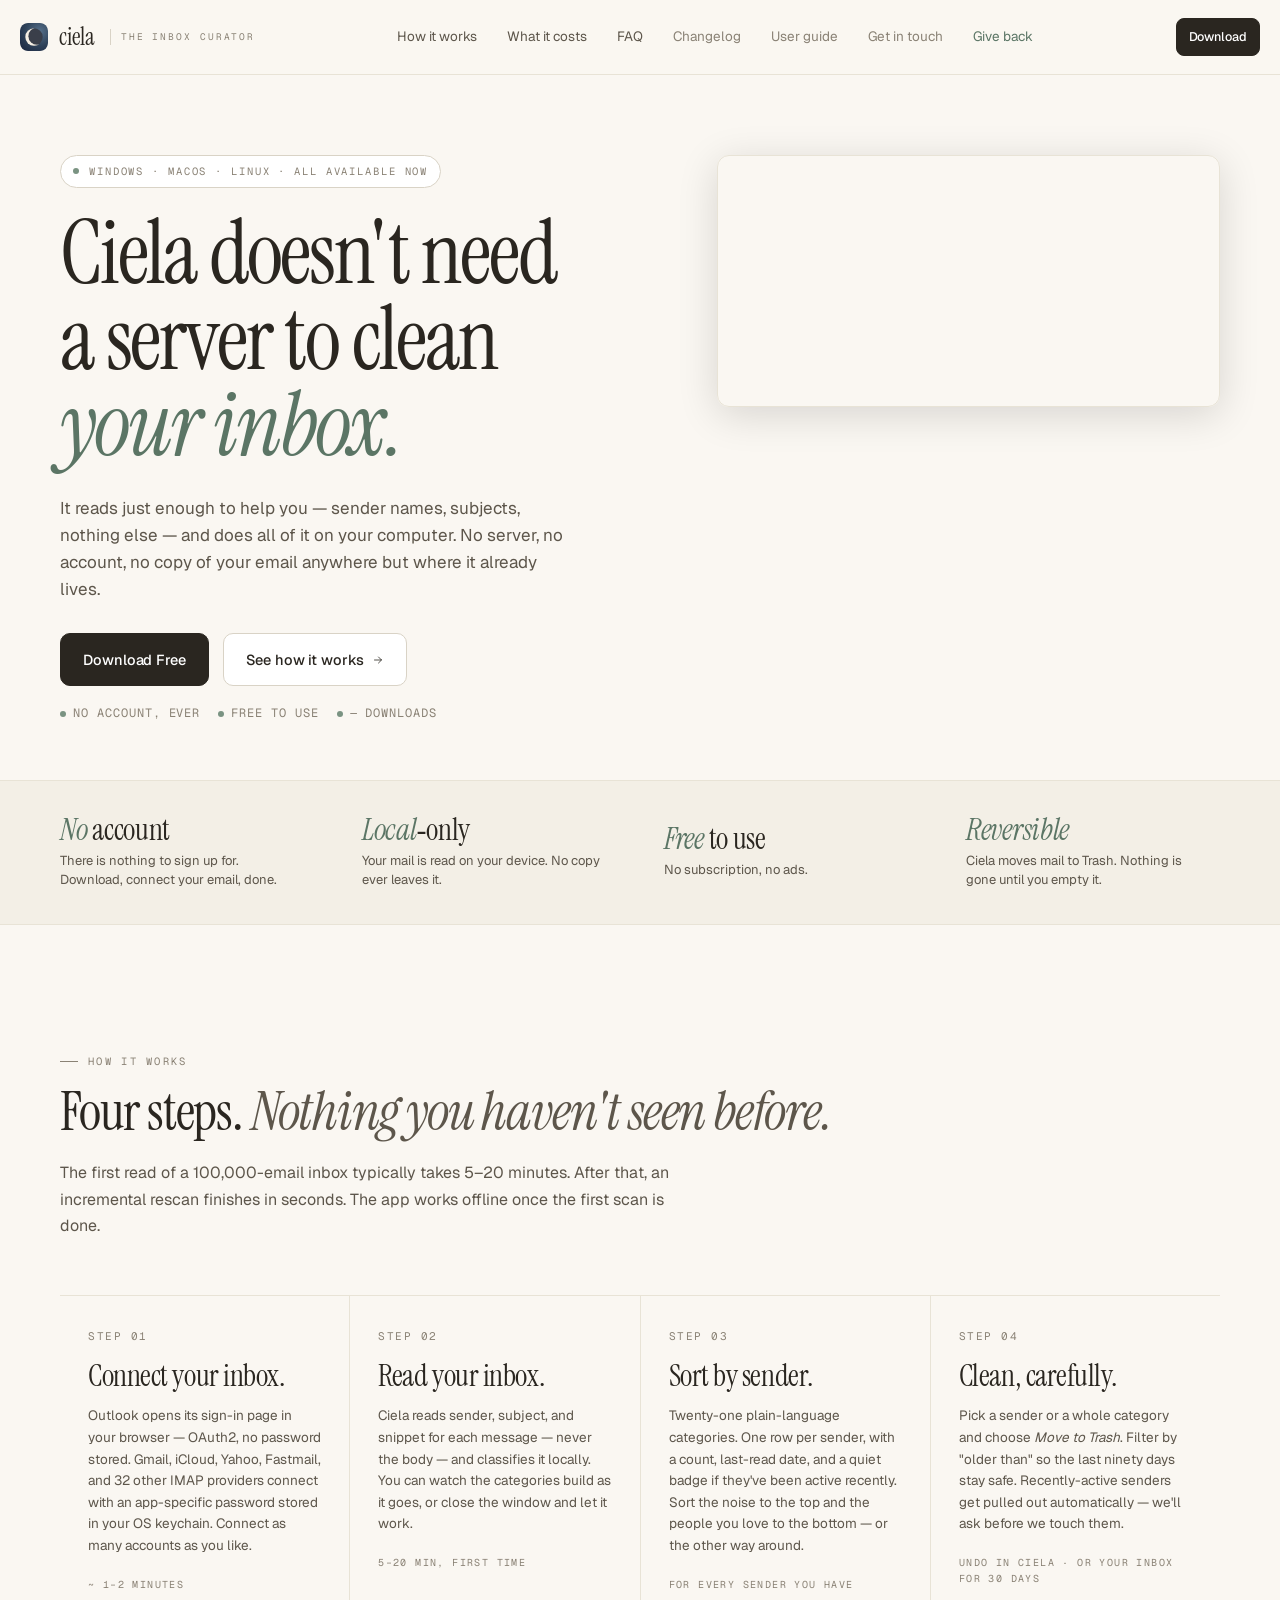
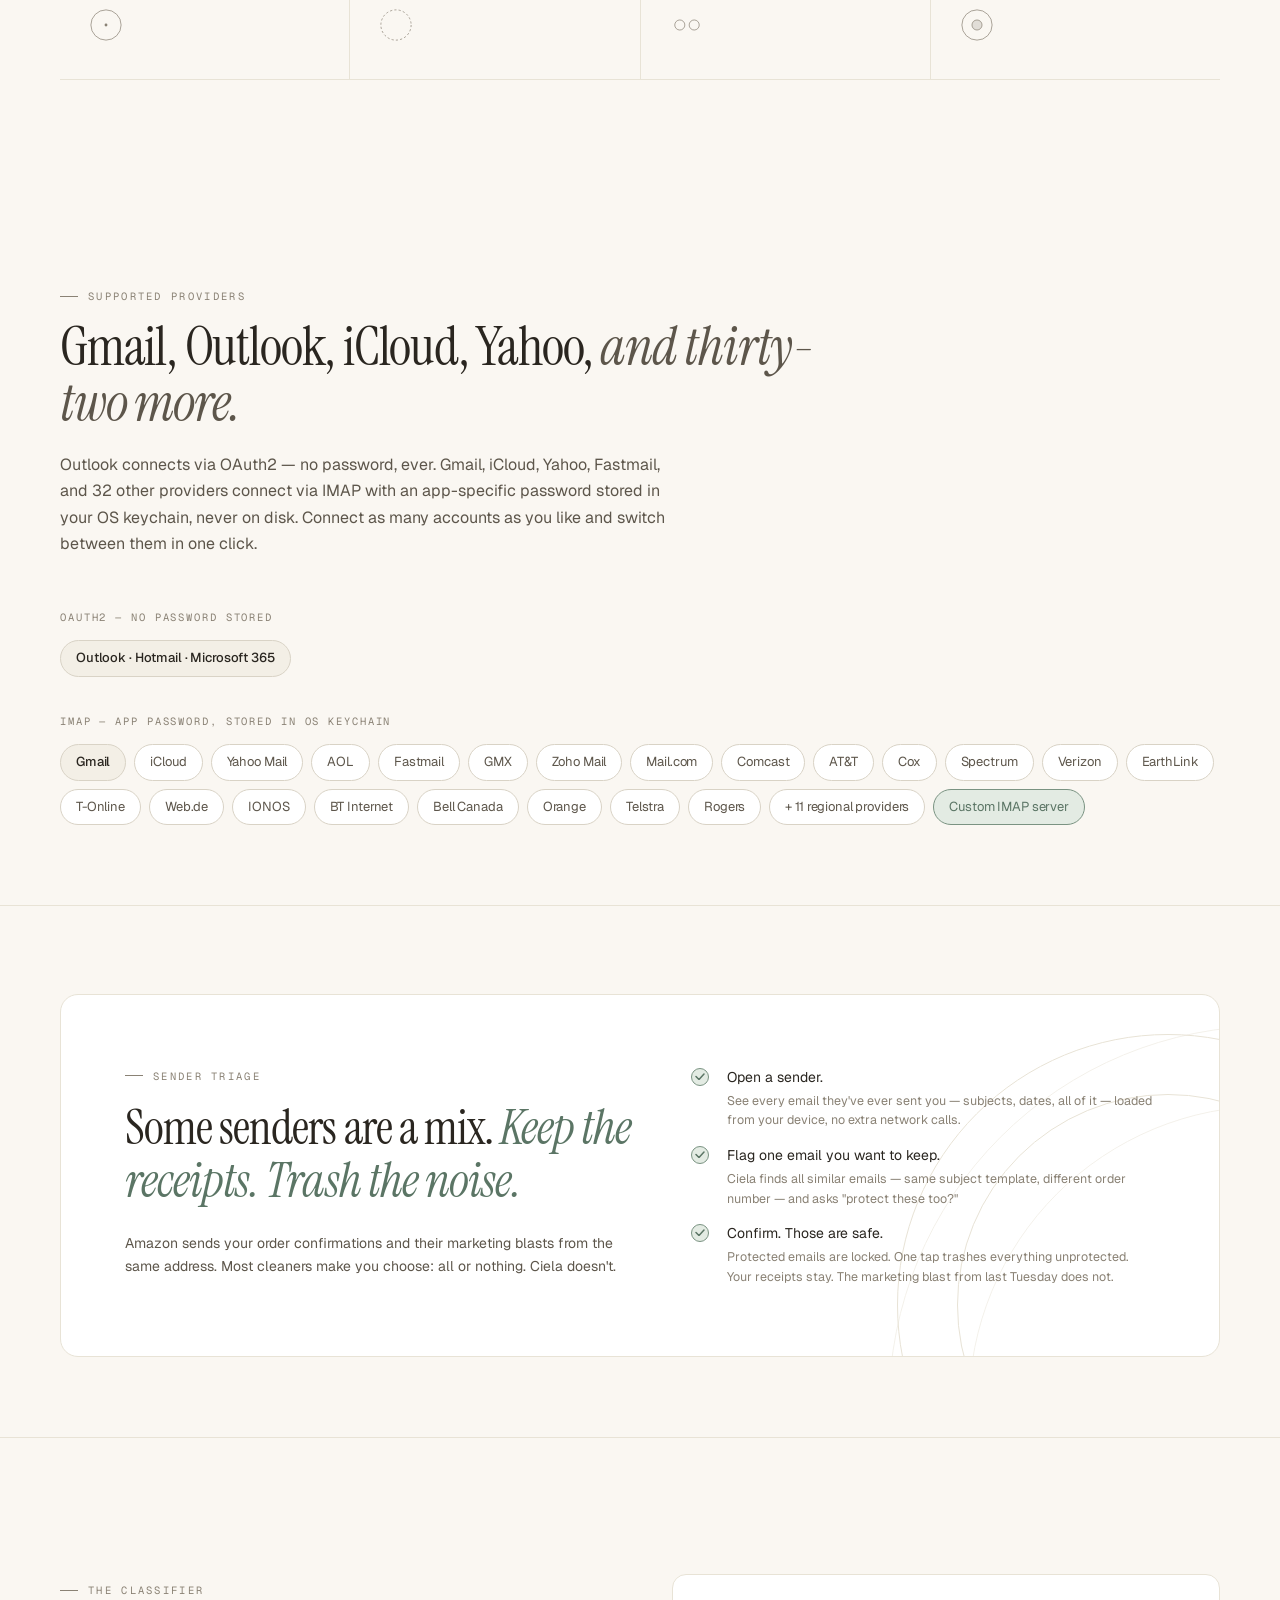
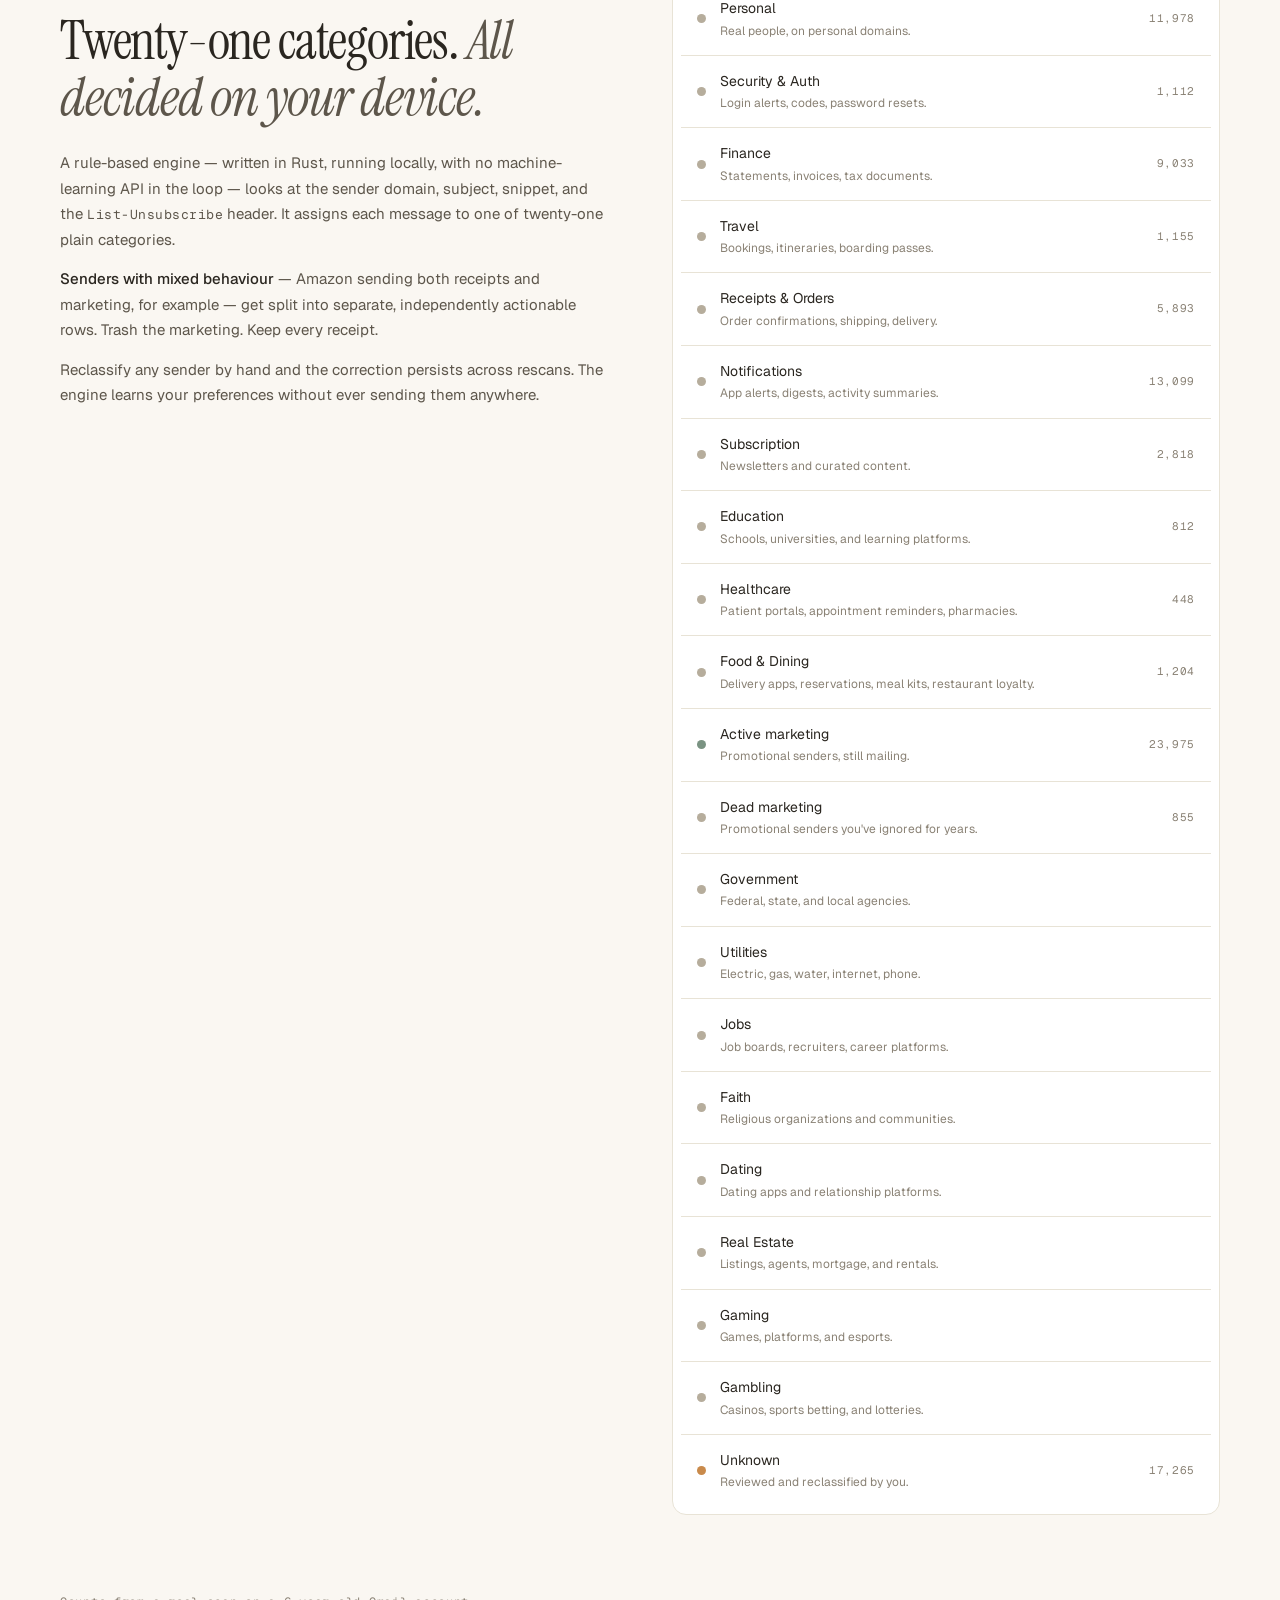
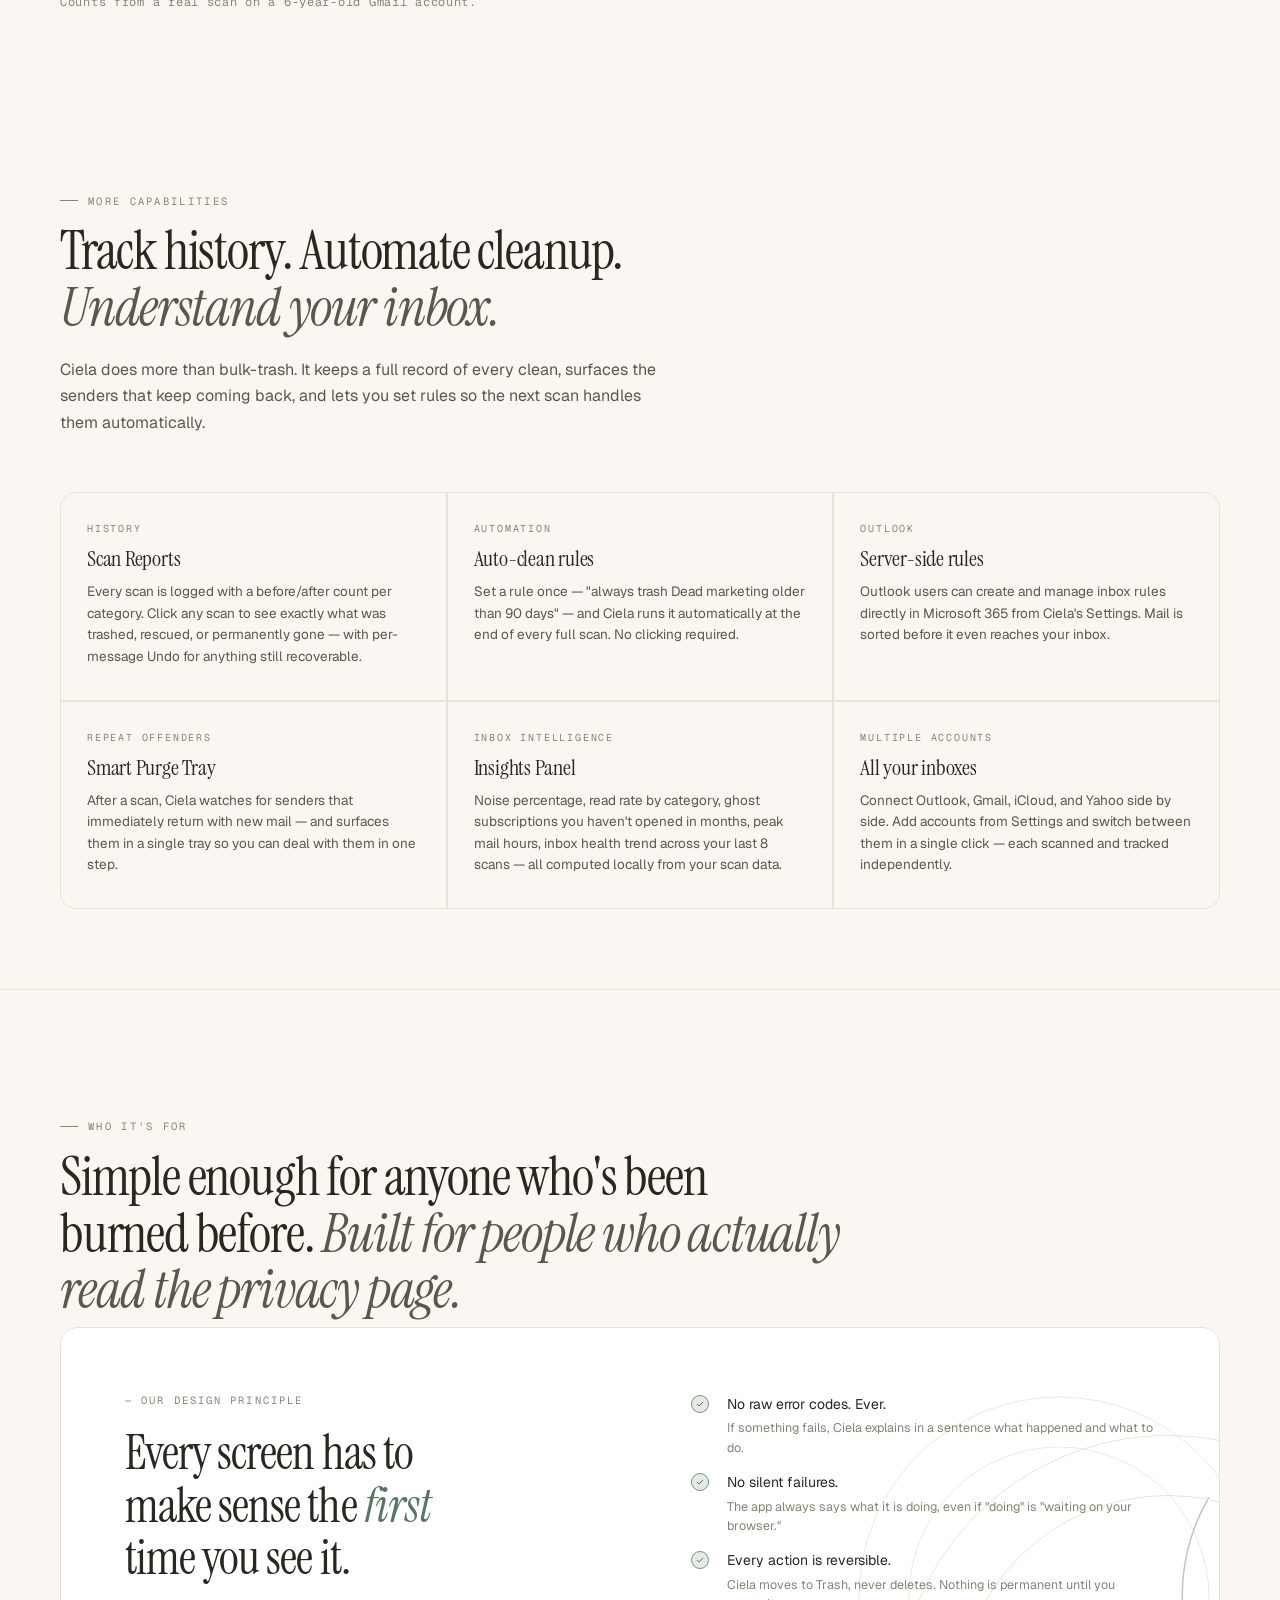
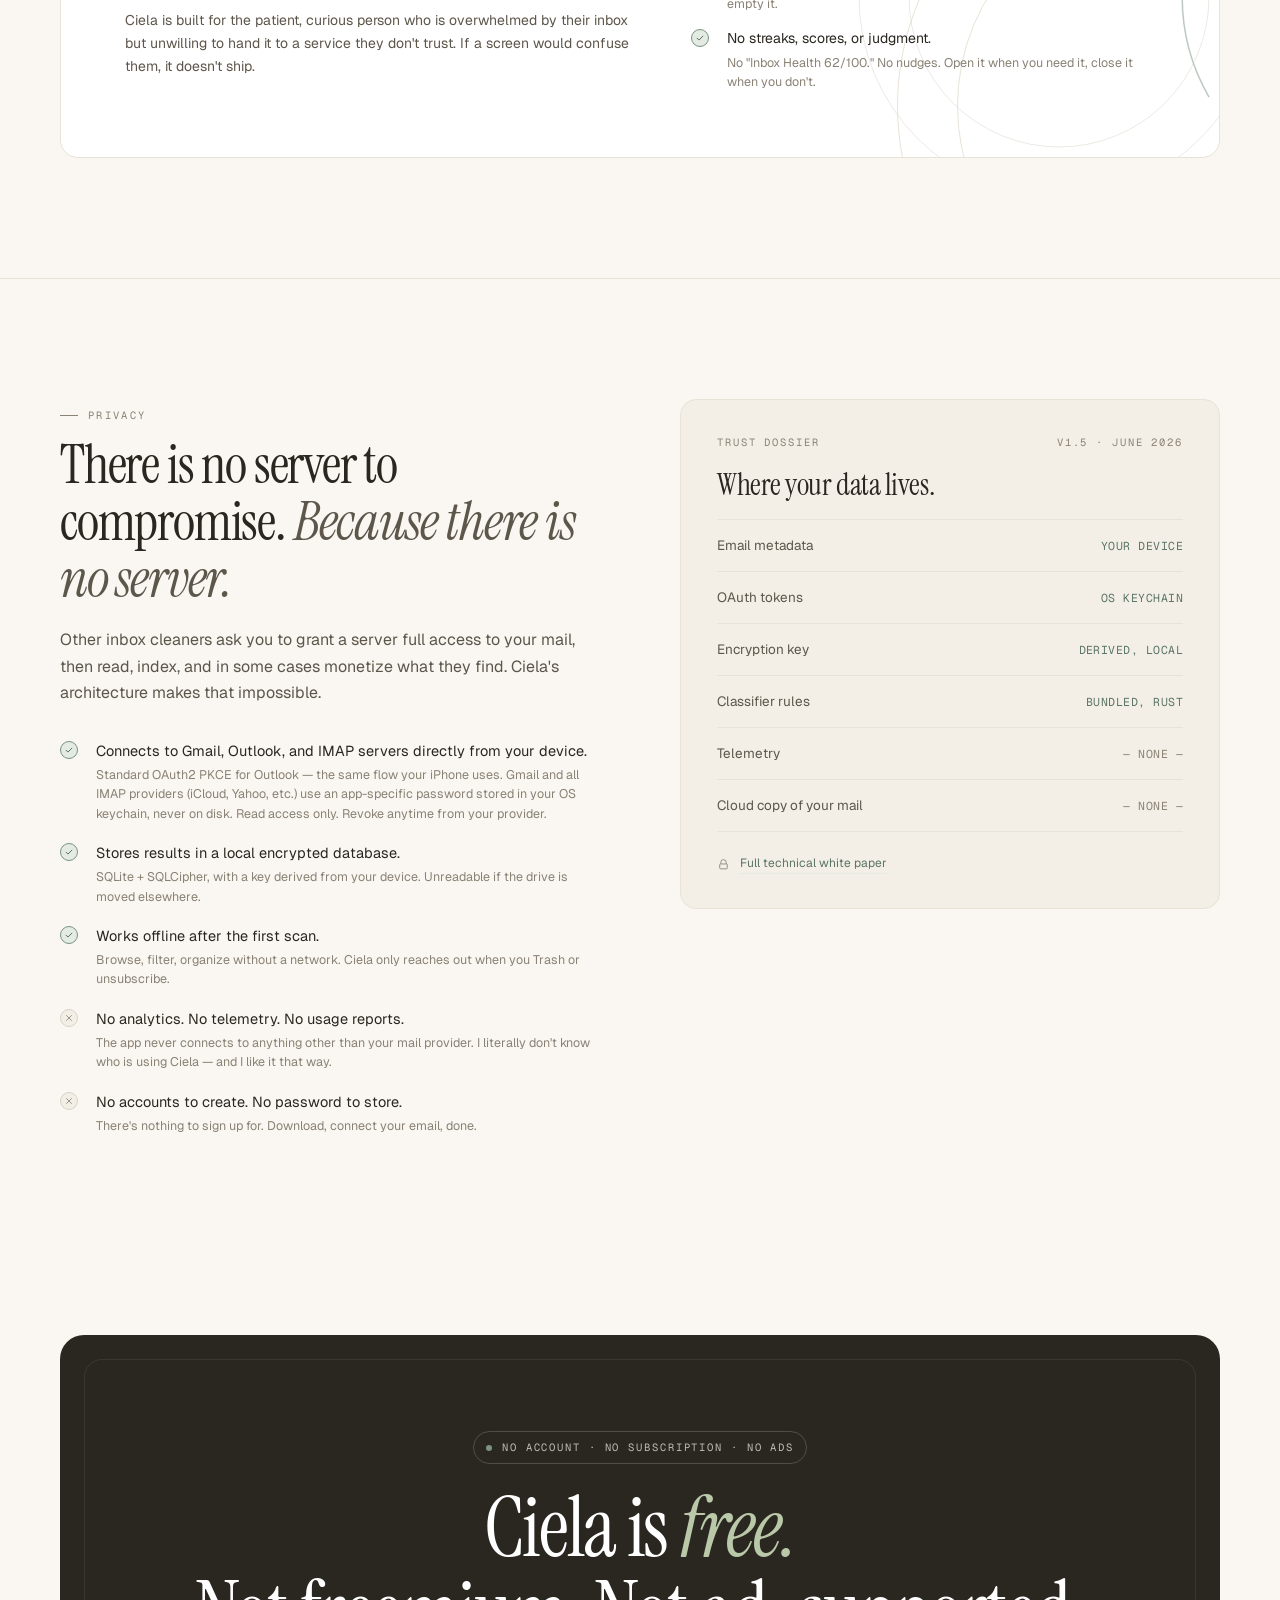
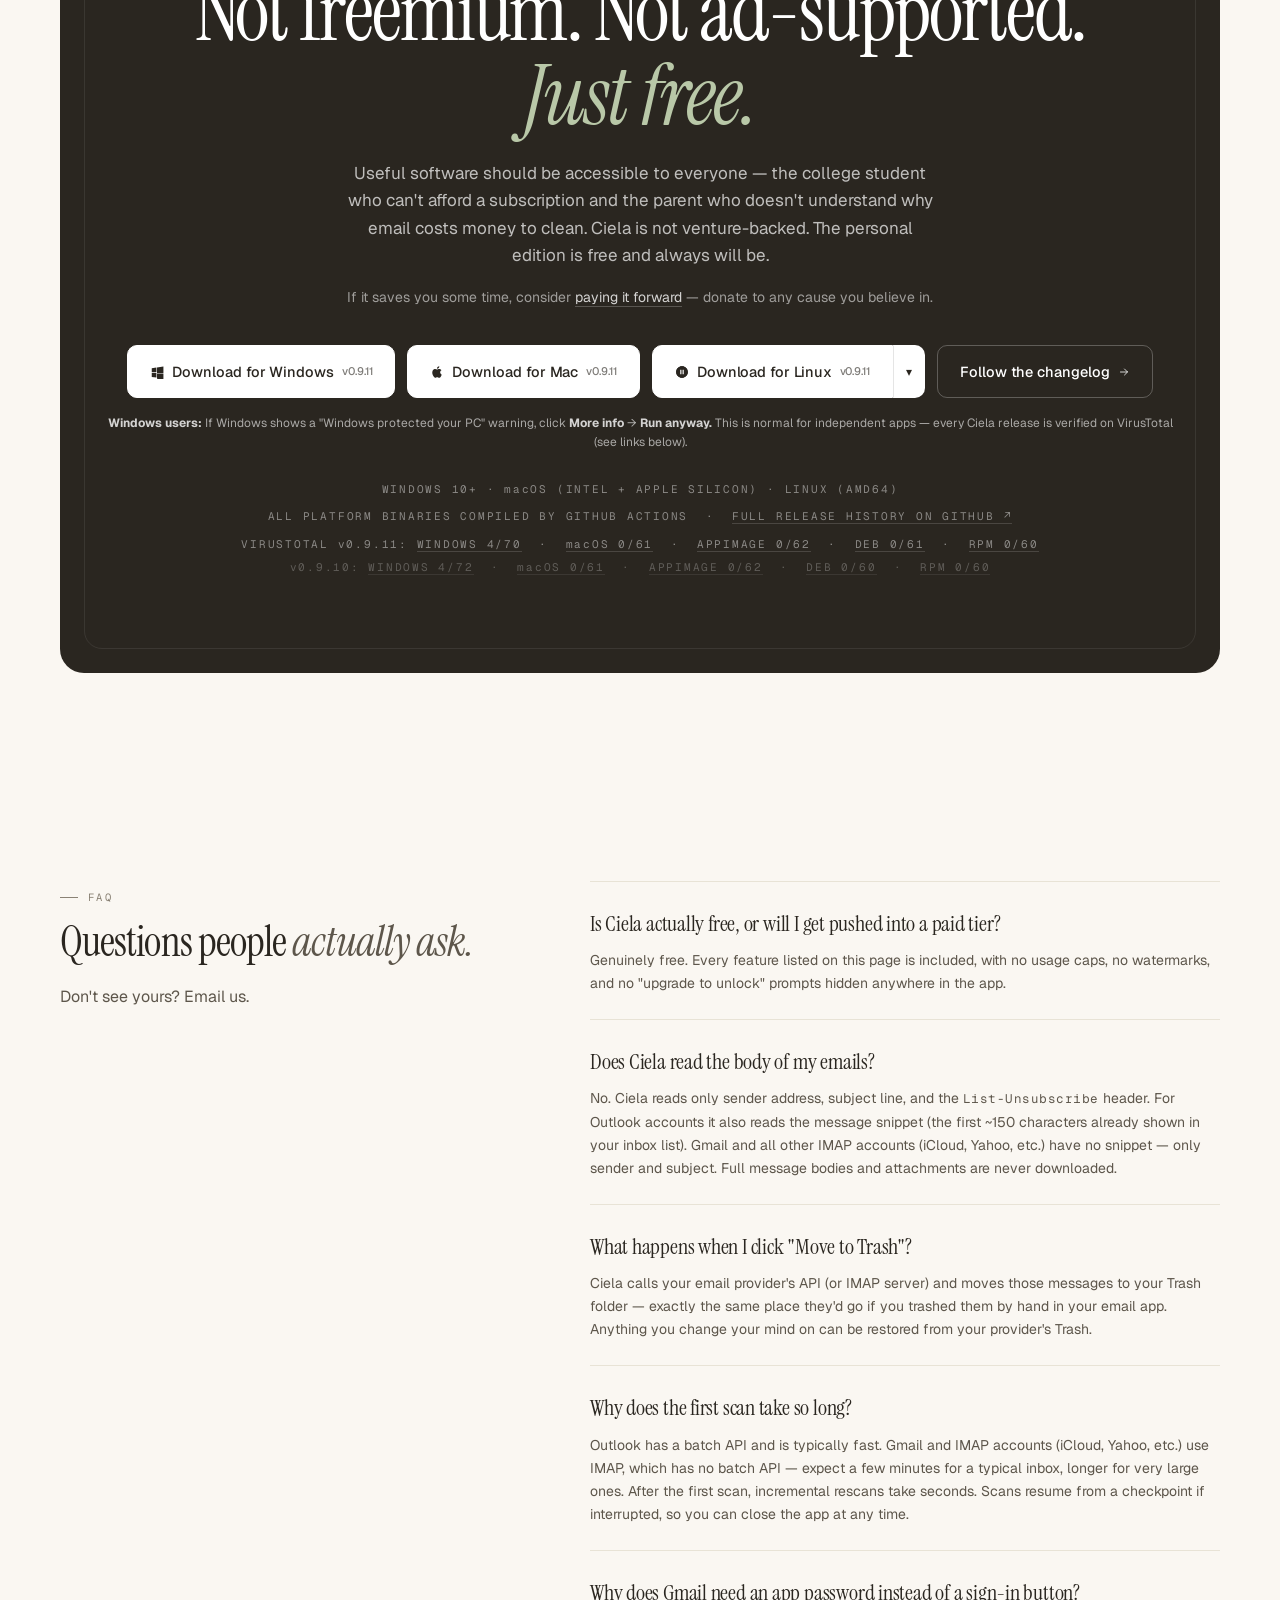
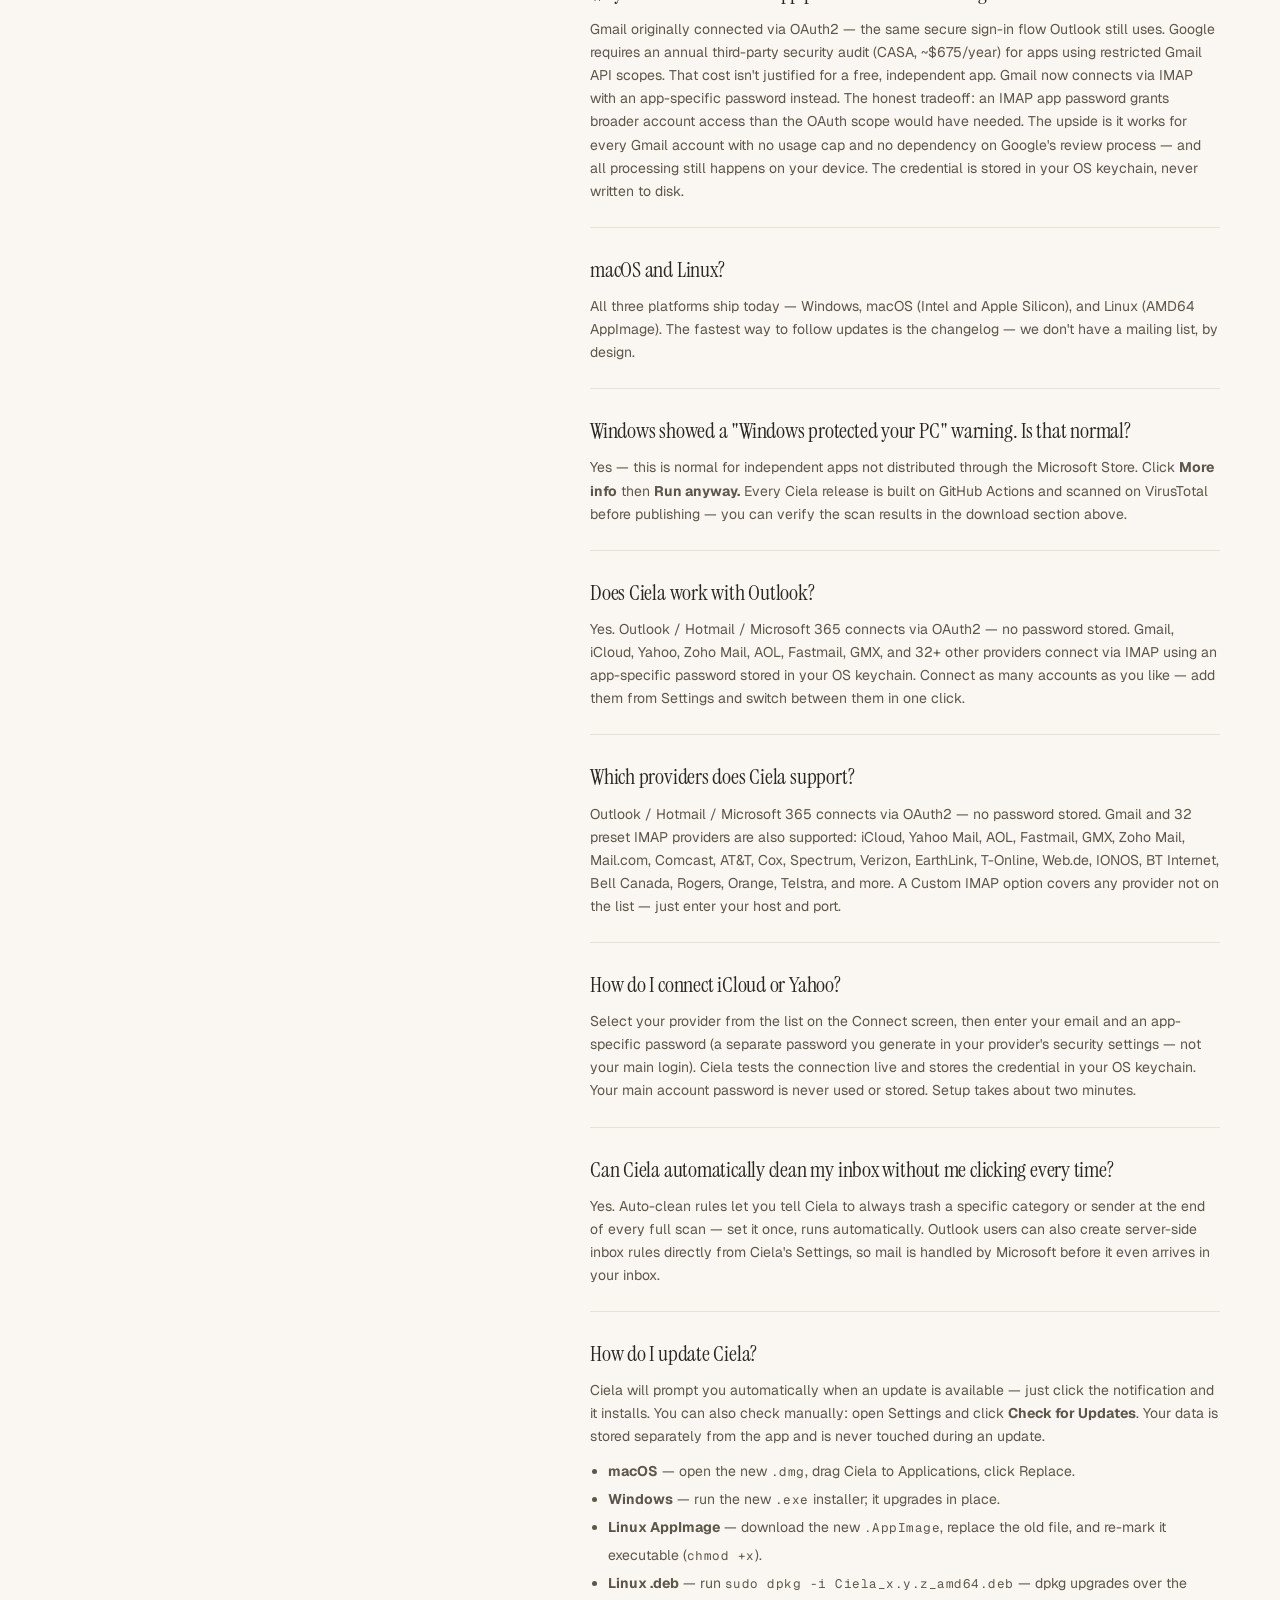
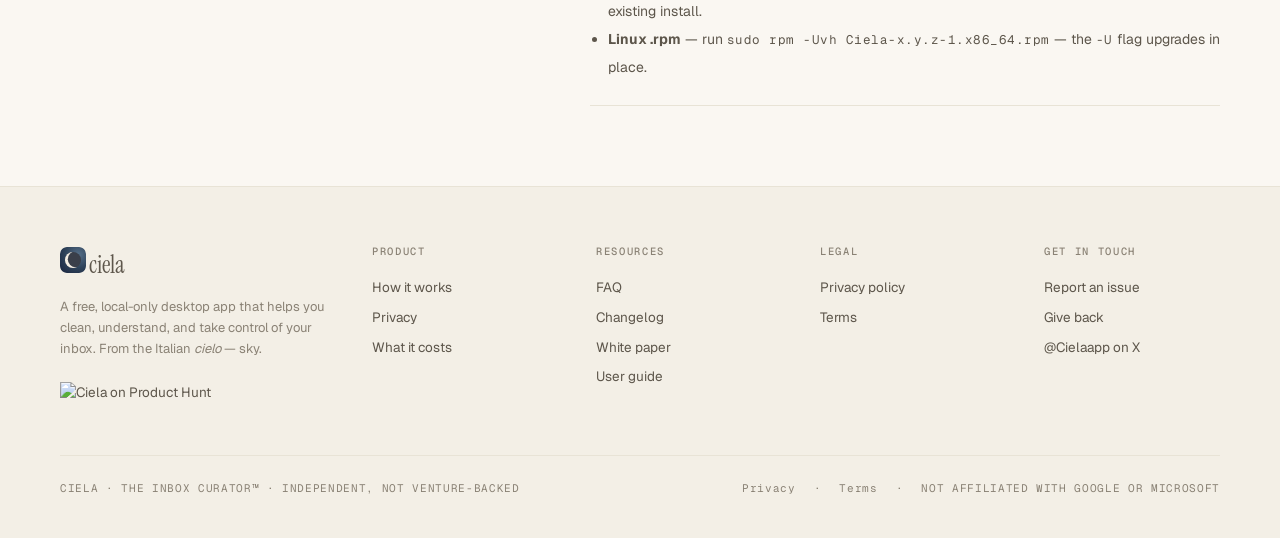
==== commit 94d41327: "release: v0.9.11 — RFC 2047 subject decoding - update.json bumped to 0.9.11 with new sigs + download" ====
--- a/index.html
+++ b/index.html
@@ -43,7 +43,7 @@
       "description": "Free, local-only inbox cleaner for Gmail, Outlook, iCloud, Yahoo, Fastmail, Zoho, AOL, GMX, and 32+ IMAP providers on Windows, macOS, and Linux. Classifies emails by sender across twenty-one categories and lets you bulk-clean years of inbox clutter in minutes. No cloud, no accounts, no telemetry.",
       "applicationCategory": "UtilitiesApplication",
       "operatingSystem": "Windows 10, Windows 11, macOS (Apple Silicon), Linux (AMD64)",
-      "softwareVersion": "0.9.10",
+      "softwareVersion": "0.9.11",
       "offers": {
         "@type": "Offer",
         "price": "0",
@@ -967,28 +967,28 @@
         If it saves you some time, consider <a href="give.html" style="color:rgba(255,255,255,.8);border-bottom:1px solid rgba(255,255,255,.22);">paying it forward</a> — donate to any cause you believe in.
       </p>
       <div class="row">
-        <a class="btn big" href="https://github.com/ciela-app/ciela-app.github.io/releases/download/v0.9.10/Ciela_0.9.9_x64-setup.exe">
+        <a class="btn big" href="https://github.com/ciela-app/ciela-app.github.io/releases/download/v0.9.11/Ciela_0.9.11_x64-setup.exe">
           <svg width="14" height="14" viewBox="0 0 24 24" fill="currentColor"><path d="M3 5.5l8-1.1v8.1H3zm0 8h8v8.1l-8-1.1zm9-9.2l11-1.6v10.8H12zm0 10.2h11v10.8l-11-1.6z"/></svg>
-          Download for Windows <span class="v-current">v0.9.10</span>
+          Download for Windows <span class="v-current">v0.9.11</span>
         </a>
-        <a class="btn big" href="https://github.com/ciela-app/ciela-app.github.io/releases/download/v0.9.10/Ciela_0.9.9_universal.dmg">
+        <a class="btn big" href="https://github.com/ciela-app/ciela-app.github.io/releases/download/v0.9.11/Ciela_0.9.11_universal.dmg">
           <svg width="14" height="14" viewBox="0 0 24 24" fill="currentColor"><path d="M18.71 19.5c-.83 1.24-1.71 2.45-3.05 2.47-1.34.03-1.77-.79-3.29-.79-1.53 0-2 .77-3.27.82-1.31.05-2.3-1.32-3.14-2.53C4.25 17 2.94 12.45 4.7 9.39c.87-1.52 2.43-2.48 4.12-2.51 1.28-.02 2.5.87 3.29.87.78 0 2.26-1.07 3.8-.91.65.03 2.47.26 3.64 1.98-.09.06-2.17 1.28-2.15 3.81.03 3.02 2.65 4.03 2.68 4.04-.03.07-.42 1.44-1.38 2.83M13 3.5c.73-.83 1.94-1.46 2.94-1.5.13 1.17-.34 2.35-1.04 3.19-.69.85-1.83 1.51-2.95 1.42-.15-1.15.41-2.35 1.05-3.11z"/></svg>
-          Download for Mac <span class="v-current">v0.9.10</span>
+          Download for Mac <span class="v-current">v0.9.11</span>
         </a>
         <div class="dl-split" id="dl-linux">
-          <a class="btn big dl-main" href="https://github.com/ciela-app/ciela-app.github.io/releases/download/v0.9.10/Ciela_0.9.9_amd64.AppImage">
+          <a class="btn big dl-main" href="https://github.com/ciela-app/ciela-app.github.io/releases/download/v0.9.11/Ciela_0.9.11_amd64.AppImage">
             <svg width="14" height="14" viewBox="0 0 24 24" fill="currentColor"><path d="M12 2C6.48 2 2 6.48 2 12s4.48 10 10 10 10-4.48 10-10S17.52 2 12 2zm-1 14H9V8h2v8zm4 0h-2V8h2v8z"/><path d="M12 2C6.48 2 2 6.48 2 12s4.48 10 10 10 10-4.48 10-10S17.52 2 12 2zm0 18c-4.41 0-8-3.59-8-8s3.59-8 8-8 8 3.59 8 8-3.59 8-8 8z"/></svg>
-            Download for Linux <span class="v-current">v0.9.10</span>
+            Download for Linux <span class="v-current">v0.9.11</span>
           </a>
           <button class="dl-caret" onclick="document.getElementById('dl-linux').classList.toggle('open')" aria-label="Choose Linux package format">▾</button>
           <div class="dl-menu">
-            <a href="https://github.com/ciela-app/ciela-app.github.io/releases/download/v0.9.10/Ciela_0.9.9_amd64.AppImage">
+            <a href="https://github.com/ciela-app/ciela-app.github.io/releases/download/v0.9.11/Ciela_0.9.11_amd64.AppImage">
               AppImage <span class="badge">Universal</span>
             </a>
-            <a href="https://github.com/ciela-app/ciela-app.github.io/releases/download/v0.9.10/Ciela_0.9.9_amd64.deb">
+            <a href="https://github.com/ciela-app/ciela-app.github.io/releases/download/v0.9.11/Ciela_0.9.11_amd64.deb">
               .deb <span class="badge">Debian · Ubuntu</span>
             </a>
-            <a href="https://github.com/ciela-app/ciela-app.github.io/releases/download/v0.9.10/Ciela-0.9.10-1.x86_64.rpm">
+            <a href="https://github.com/ciela-app/ciela-app.github.io/releases/download/v0.9.11/Ciela-0.9.11-1.x86_64.rpm">
               .rpm <span class="badge">Fedora · RHEL</span>
             </a>
           </div>
@@ -1003,8 +1003,8 @@
       </p>
       <div class="micro">WINDOWS 10+ · macOS (INTEL + APPLE SILICON) · LINUX (AMD64)</div>
       <div class="micro" style="margin-top:10px;">ALL PLATFORM BINARIES COMPILED BY GITHUB ACTIONS &nbsp;·&nbsp; <a href="https://github.com/Opoohwan/Ciela/releases" target="_blank" rel="noopener" style="color:rgba(255,255,255,.45);border-bottom:1px solid rgba(255,255,255,.15);">FULL RELEASE HISTORY ON GITHUB ↗</a></div>
-      <div class="micro" style="margin-top:10px;">VIRUSTOTAL v0.9.10: <a href="https://www.virustotal.com/gui/file/418d3d4da897ba848e1b996be8b280d4cf8519e6d5755ea2103b64ec31c0f08c?nocache=1" target="_blank" rel="noopener" style="color:rgba(255,255,255,.45);border-bottom:1px solid rgba(255,255,255,.15);">WINDOWS 4/72</a> &nbsp;&middot;&nbsp; <a href="https://www.virustotal.com/gui/file/4724facf23fa5a1836be1ce0558c7d383822797292b1606591e25819d35a9ea4?nocache=1" target="_blank" rel="noopener" style="color:rgba(255,255,255,.45);border-bottom:1px solid rgba(255,255,255,.15);">macOS 0/61</a> &nbsp;&middot;&nbsp; <a href="https://www.virustotal.com/gui/file/5cf4f014840e32de41c47c5c3079aecd7a6d7a019f0f441fad93251e29ddc923?nocache=1" target="_blank" rel="noopener" style="color:rgba(255,255,255,.45);border-bottom:1px solid rgba(255,255,255,.15);">APPIMAGE 0/62</a> &nbsp;&middot;&nbsp; <a href="https://www.virustotal.com/gui/file/e68b1b16033bebdb0b3a8579238e77bd530160f43d77b567b917354de1340206?nocache=1" target="_blank" rel="noopener" style="color:rgba(255,255,255,.45);border-bottom:1px solid rgba(255,255,255,.15);">DEB 0/60</a> &nbsp;&middot;&nbsp; <a href="https://www.virustotal.com/gui/file/931d46cb158a5c84c5075542862aa15c12ee51e397985593d0b7ffa38772ce48?nocache=1" target="_blank" rel="noopener" style="color:rgba(255,255,255,.45);border-bottom:1px solid rgba(255,255,255,.15);">RPM 0/60</a></div>
-      <div class="micro" style="margin-top:6px;opacity:.55;">v0.9.9: <a href="https://www.virustotal.com/gui/file/7114ecdcbf3abdb4963bc0b12e28759f3496a01f3e3d809d3a69b022e03bdc9d?nocache=1" target="_blank" rel="noopener" style="color:rgba(255,255,255,.45);border-bottom:1px solid rgba(255,255,255,.15);">WINDOWS 2/70</a> &nbsp;&middot;&nbsp; <a href="https://www.virustotal.com/gui/file/461d0b81ddc6fb666fb1ad7b13af0f1787b1abcd367f590b7a98b40fd6623be1?nocache=1" target="_blank" rel="noopener" style="color:rgba(255,255,255,.45);border-bottom:1px solid rgba(255,255,255,.15);">macOS 1/61</a> &nbsp;&middot;&nbsp; <a href="https://www.virustotal.com/gui/file/18bb511e7db35f3a85e6bdc38db3ffe251429877ec0a4da52cf756ceaade10ac?nocache=1" target="_blank" rel="noopener" style="color:rgba(255,255,255,.45);border-bottom:1px solid rgba(255,255,255,.15);">APPIMAGE 0/62</a> &nbsp;&middot;&nbsp; <a href="https://www.virustotal.com/gui/file/ac11db0a9b73ed5bb91857aa8b419479490848f650d7dd8e62f628633c1a2415?nocache=1" target="_blank" rel="noopener" style="color:rgba(255,255,255,.45);border-bottom:1px solid rgba(255,255,255,.15);">DEB 0/60</a> &nbsp;&middot;&nbsp; <a href="https://www.virustotal.com/gui/file/cc6a5d07a89908d5377aaa0d96474d58fe15f03ba6487fb5dfcb2487fa013f55?nocache=1" target="_blank" rel="noopener" style="color:rgba(255,255,255,.45);border-bottom:1px solid rgba(255,255,255,.15);">RPM 0/61</a></div>
+      <div class="micro" style="margin-top:10px;">VIRUSTOTAL v0.9.11: <a href="https://www.virustotal.com/gui/file/246419c490d94aad178780153704e9164ac7cd3090c54634d95a4ca801adc4f3" target="_blank" rel="noopener" style="color:rgba(255,255,255,.45);border-bottom:1px solid rgba(255,255,255,.15);">WINDOWS 4/70</a> &nbsp;&middot;&nbsp; <a href="https://www.virustotal.com/gui/file/44f884f036f6541f323b76753b3c85493f808a1a642c80c9ac1f1d99c7b410c2" target="_blank" rel="noopener" style="color:rgba(255,255,255,.45);border-bottom:1px solid rgba(255,255,255,.15);">macOS 0/61</a> &nbsp;&middot;&nbsp; <a href="https://www.virustotal.com/gui/file/26832209196ac7698c62c2472674d28e91d9d7da6ce15d400aa61b036f437598" target="_blank" rel="noopener" style="color:rgba(255,255,255,.45);border-bottom:1px solid rgba(255,255,255,.15);">APPIMAGE 0/62</a> &nbsp;&middot;&nbsp; <a href="https://www.virustotal.com/gui/file/6de951ed83c96fefe13a60b365b72bcac6a7d09079e1e254d43ecd14cc12e3cc" target="_blank" rel="noopener" style="color:rgba(255,255,255,.45);border-bottom:1px solid rgba(255,255,255,.15);">DEB 0/61</a> &nbsp;&middot;&nbsp; <a href="https://www.virustotal.com/gui/file/d9c63fe873bcd5e7b057887f9e1f0ee10f69f74abe37692a002968a1282cb49e" target="_blank" rel="noopener" style="color:rgba(255,255,255,.45);border-bottom:1px solid rgba(255,255,255,.15);">RPM 0/60</a></div>
+      <div class="micro" style="margin-top:6px;opacity:.55;">v0.9.10: <a href="https://www.virustotal.com/gui/file/418d3d4da897ba848e1b996be8b280d4cf8519e6d5755ea2103b64ec31c0f08c?nocache=1" target="_blank" rel="noopener" style="color:rgba(255,255,255,.45);border-bottom:1px solid rgba(255,255,255,.15);">WINDOWS 4/72</a> &nbsp;&middot;&nbsp; <a href="https://www.virustotal.com/gui/file/4724facf23fa5a1836be1ce0558c7d383822797292b1606591e25819d35a9ea4?nocache=1" target="_blank" rel="noopener" style="color:rgba(255,255,255,.45);border-bottom:1px solid rgba(255,255,255,.15);">macOS 0/61</a> &nbsp;&middot;&nbsp; <a href="https://www.virustotal.com/gui/file/5cf4f014840e32de41c47c5c3079aecd7a6d7a019f0f441fad93251e29ddc923?nocache=1" target="_blank" rel="noopener" style="color:rgba(255,255,255,.45);border-bottom:1px solid rgba(255,255,255,.15);">APPIMAGE 0/62</a> &nbsp;&middot;&nbsp; <a href="https://www.virustotal.com/gui/file/e68b1b16033bebdb0b3a8579238e77bd530160f43d77b567b917354de1340206?nocache=1" target="_blank" rel="noopener" style="color:rgba(255,255,255,.45);border-bottom:1px solid rgba(255,255,255,.15);">DEB 0/60</a> &nbsp;&middot;&nbsp; <a href="https://www.virustotal.com/gui/file/931d46cb158a5c84c5075542862aa15c12ee51e397985593d0b7ffa38772ce48?nocache=1" target="_blank" rel="noopener" style="color:rgba(255,255,255,.45);border-bottom:1px solid rgba(255,255,255,.15);">RPM 0/60</a></div>
     </div>
   </div>
 </section>
